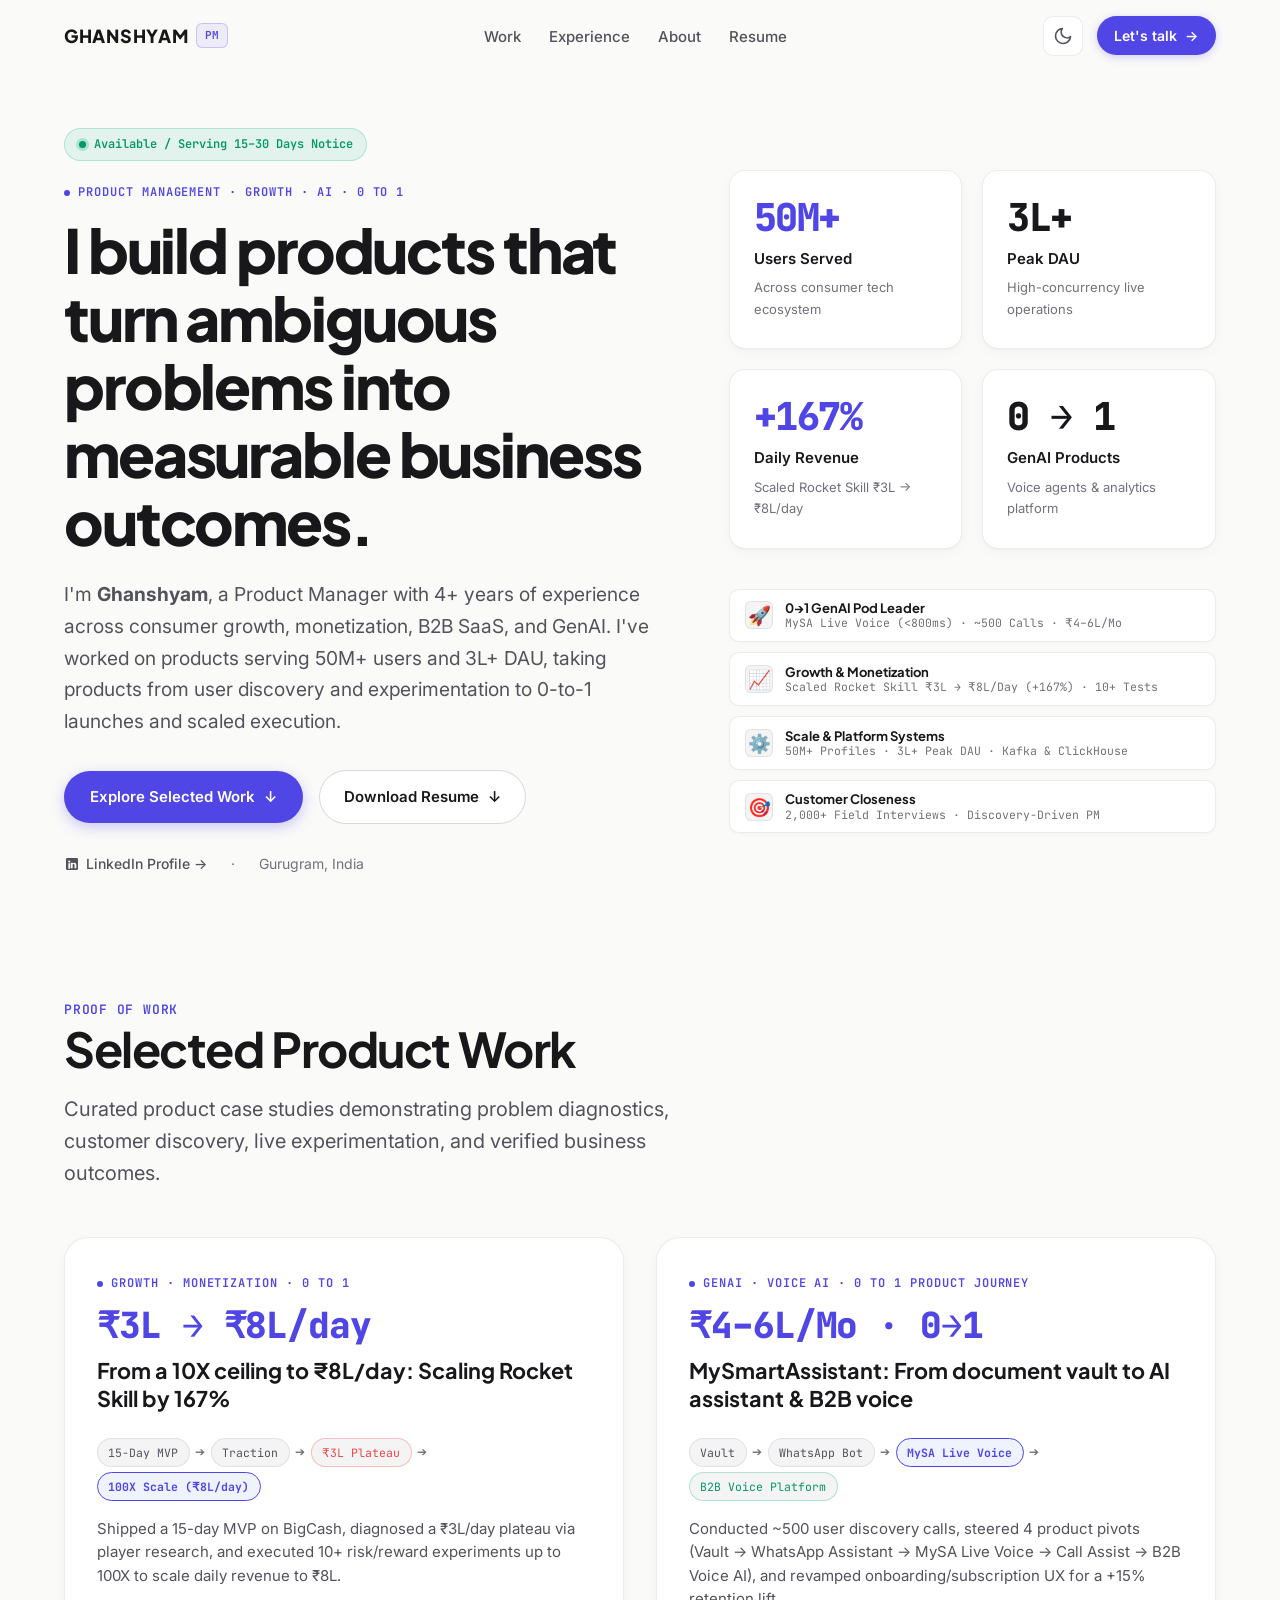
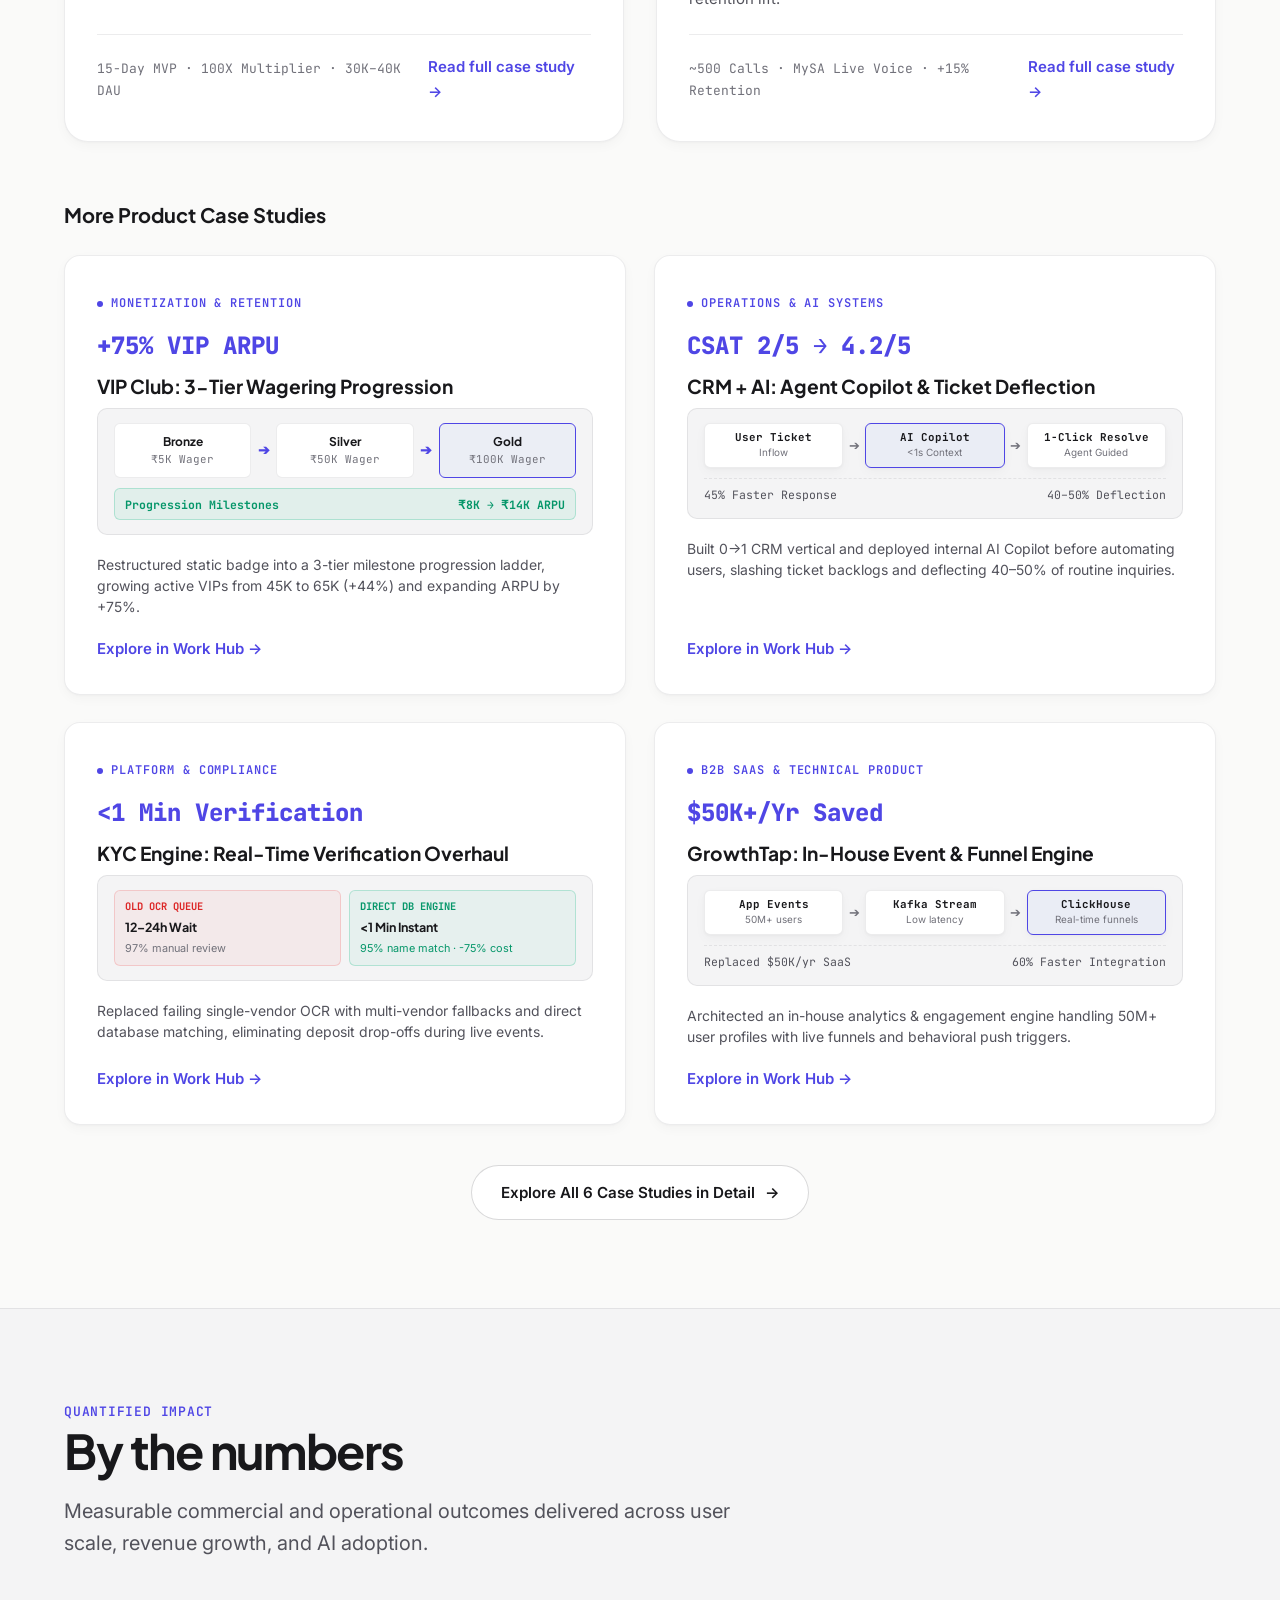
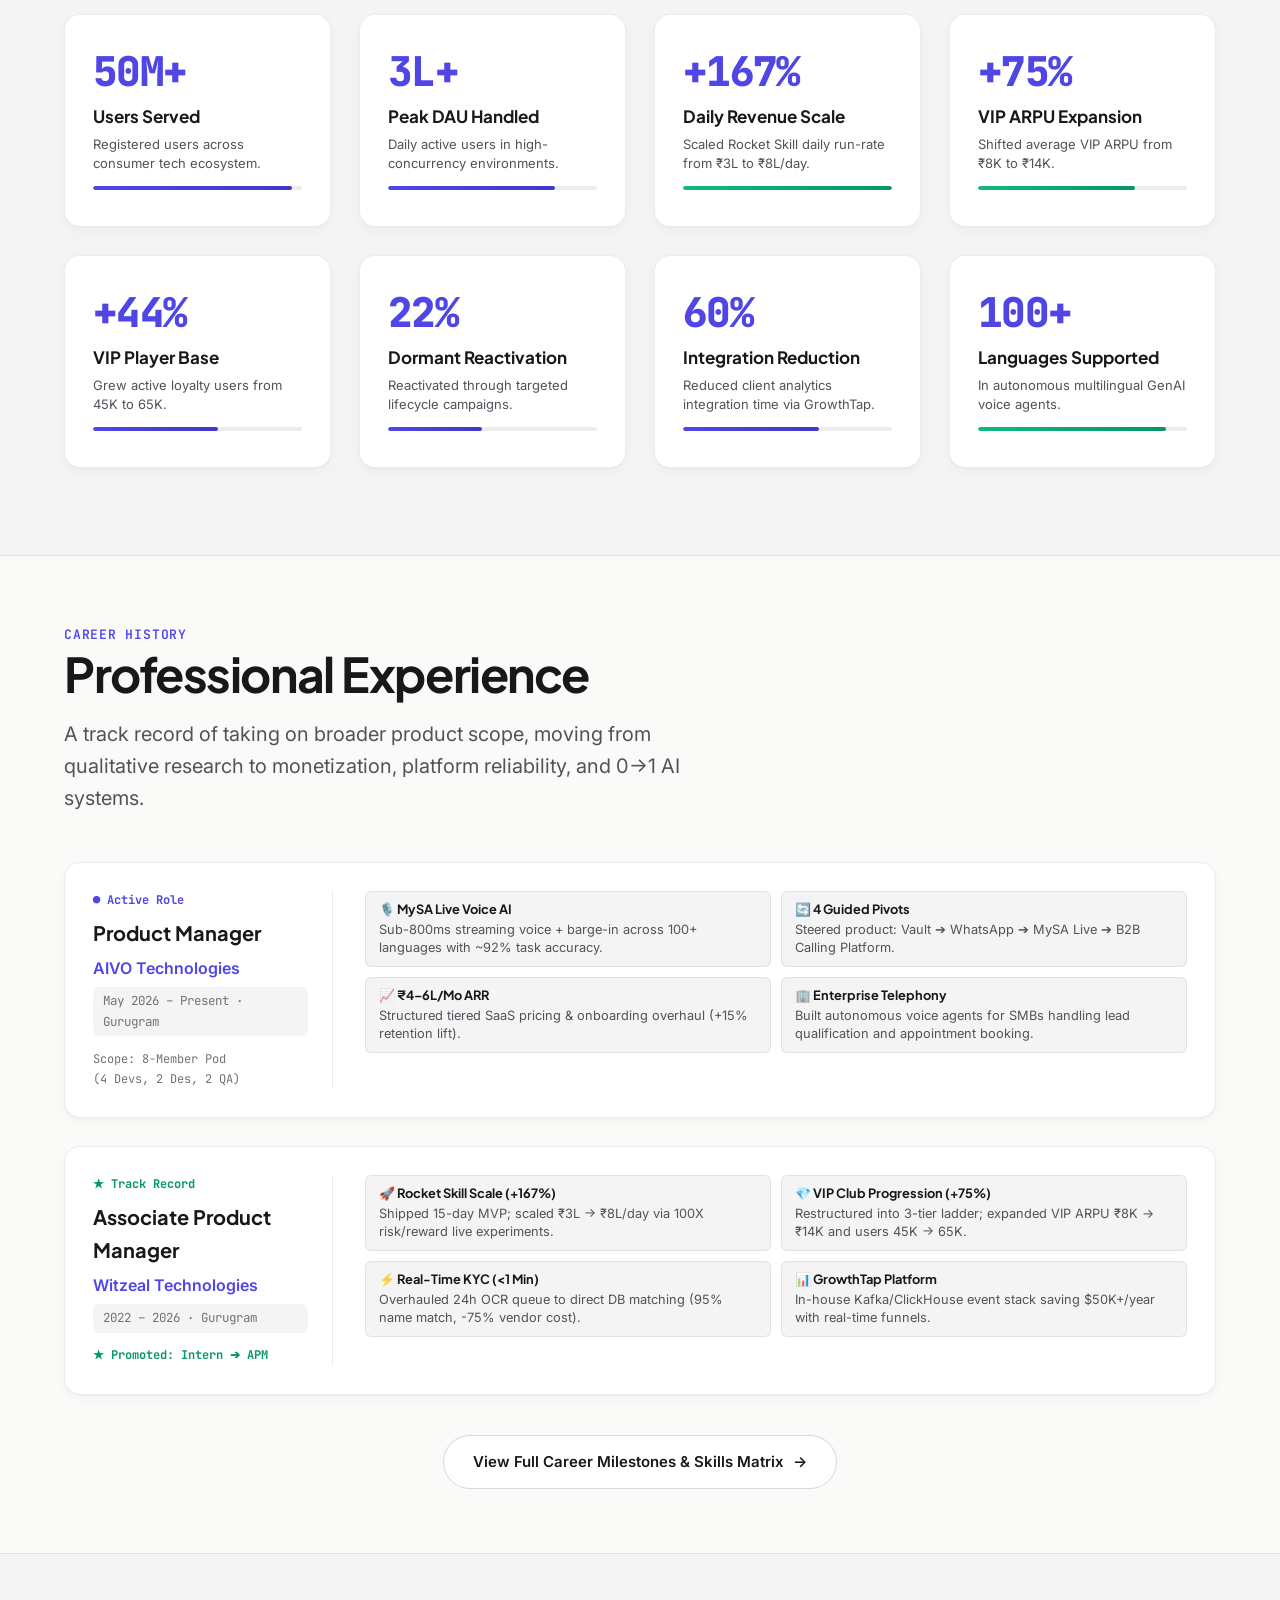
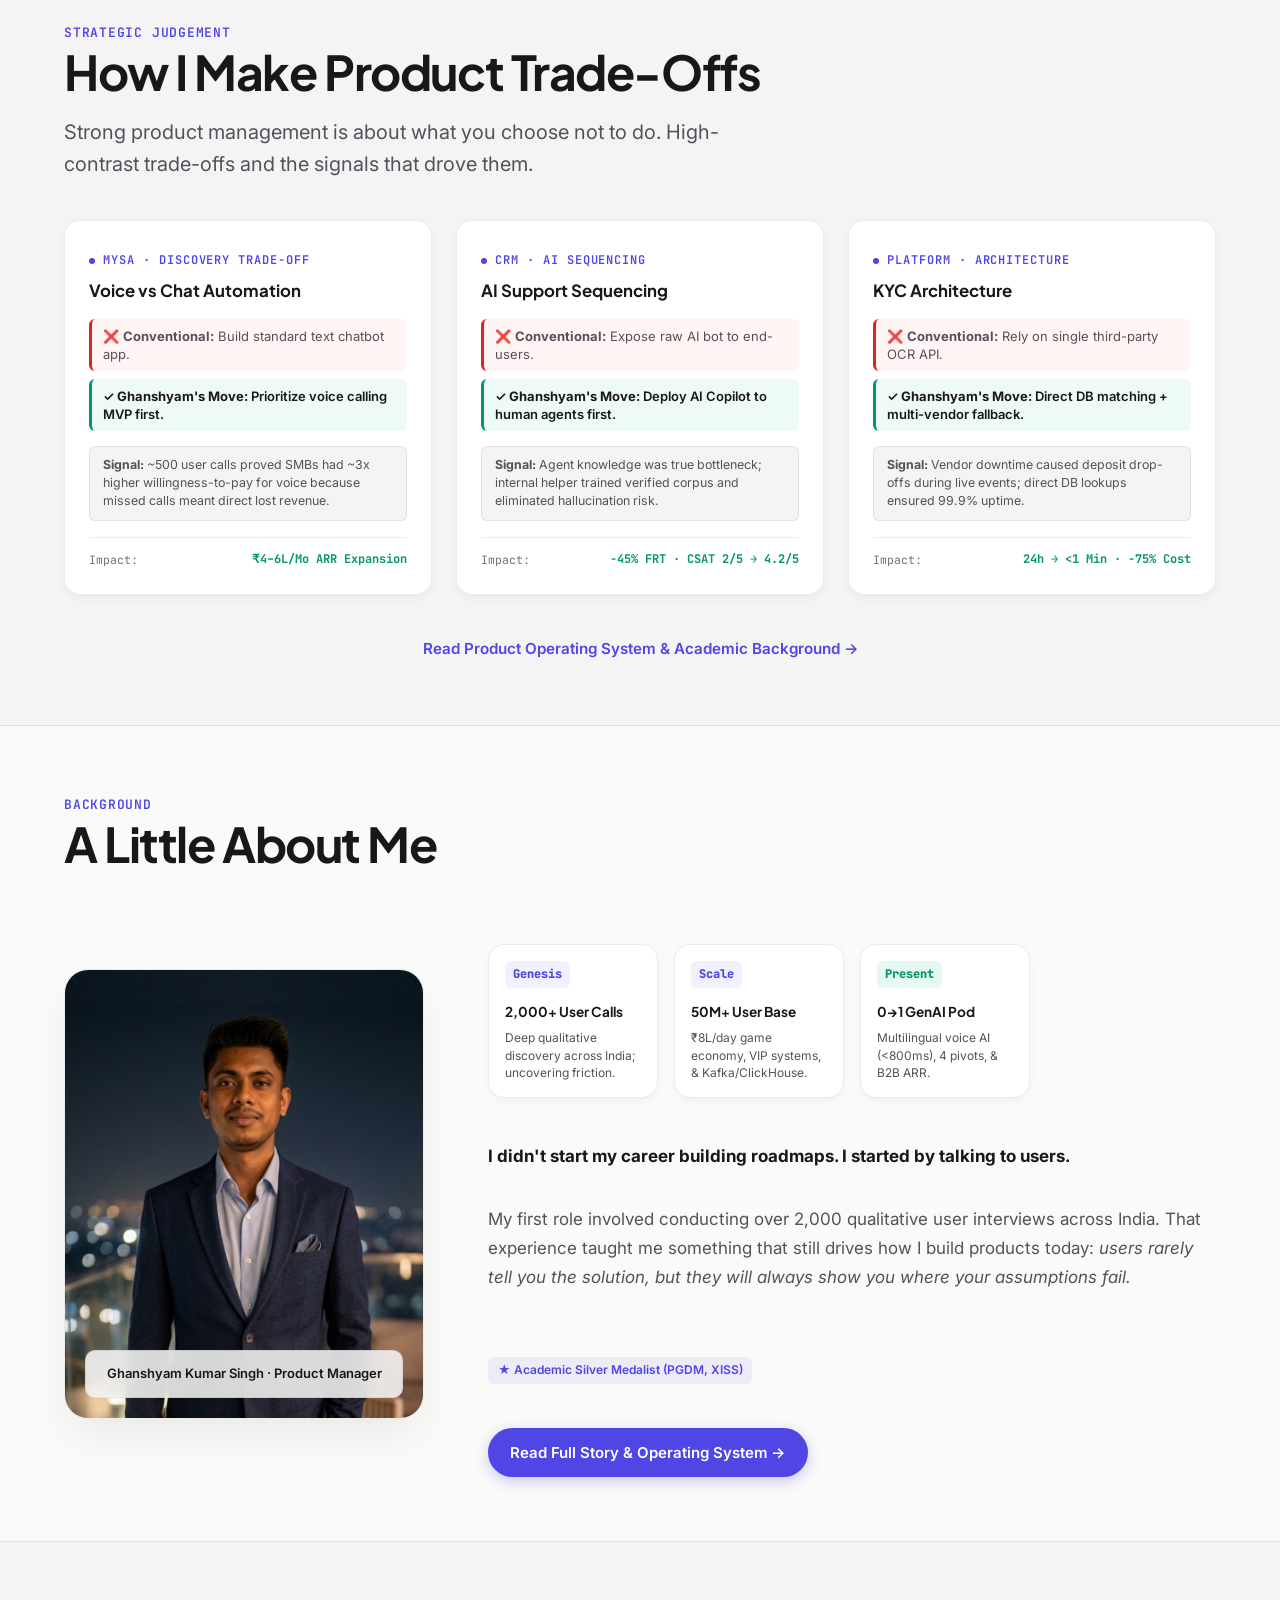
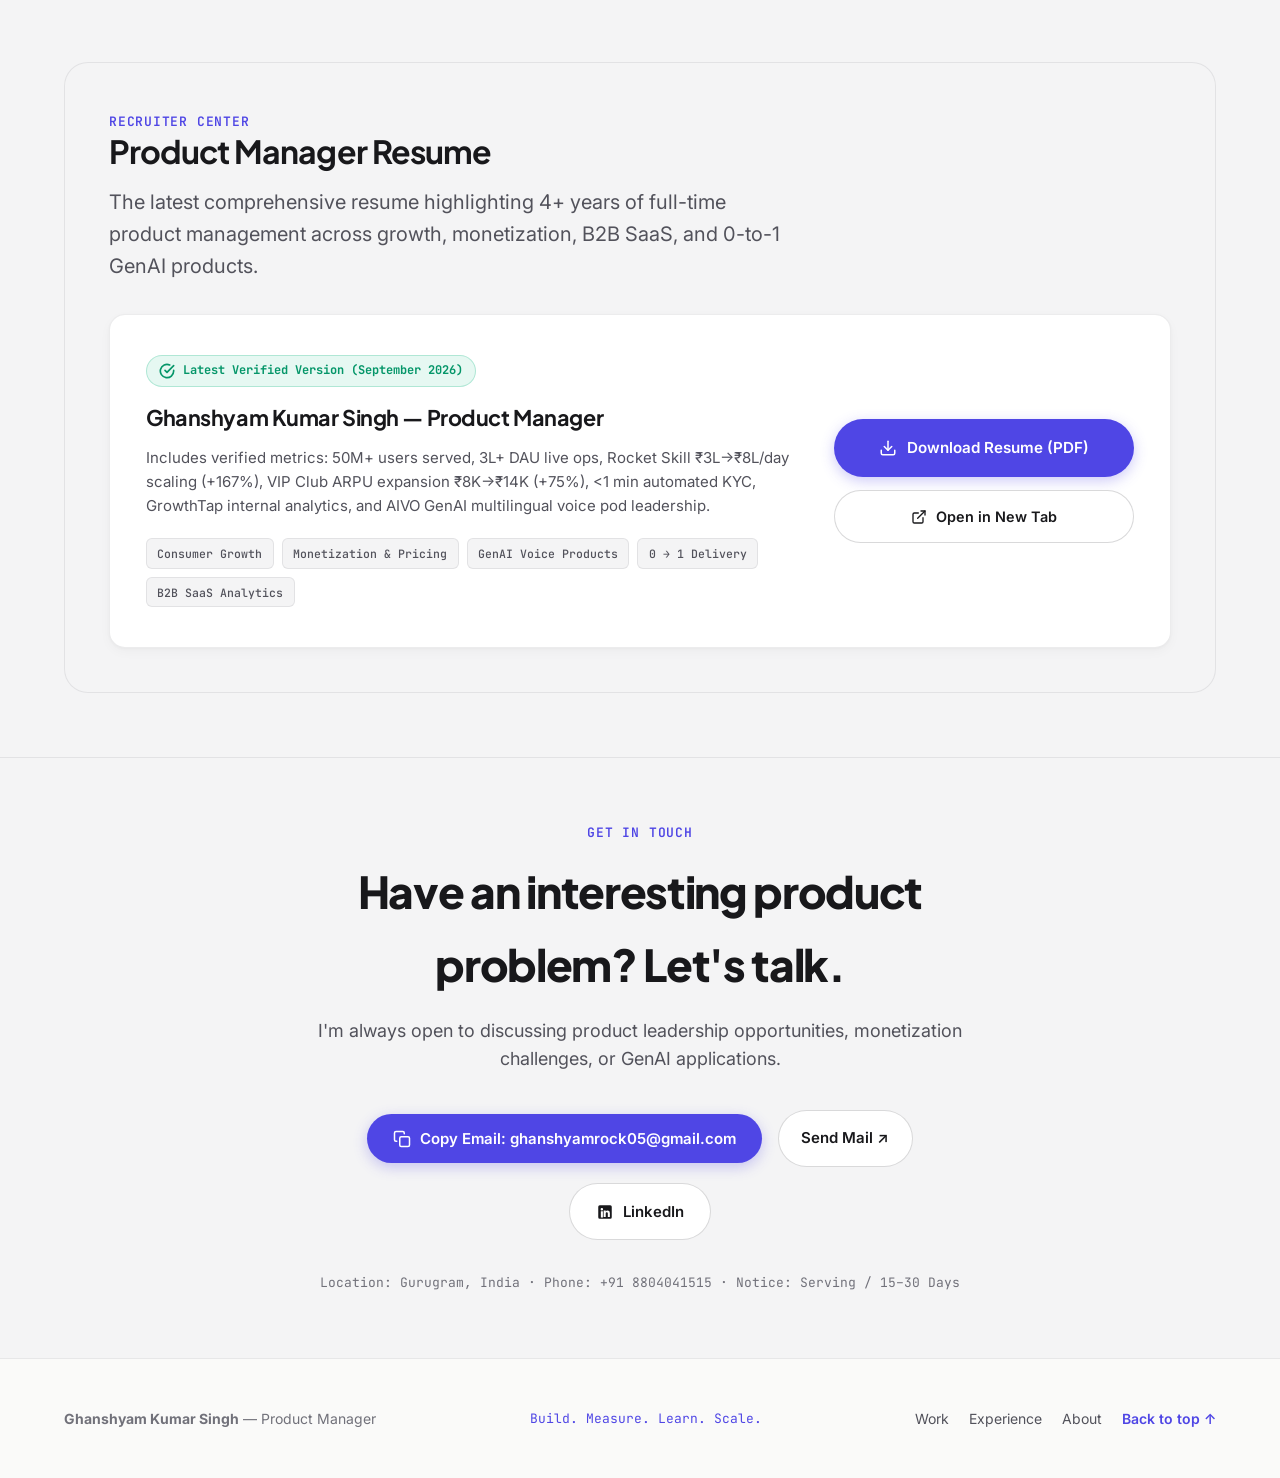
==== index.html @ 3fa6f734 "Unify case study cards layout and remove top visual pictures" ====
<!DOCTYPE html>
<html lang="en" data-theme="light">
<head>
  <meta charset="UTF-8">
  <meta name="viewport" content="width=device-width, initial-scale=1.0">
  <title>Ghanshyam Kumar Singh — Product Manager | Growth, Monetization & AI</title>
  <meta name="description" content="Product Manager with 4+ years of experience across consumer growth, monetization, B2B SaaS, and GenAI. Scaled products to 50M+ users and 3L+ DAU.">
  
  <!-- Fonts -->
  <link rel="preconnect" href="https://fonts.googleapis.com">
  <link rel="preconnect" href="https://fonts.gstatic.com" crossorigin>
  <link href="https://fonts.googleapis.com/css2?family=Inter:wght@400;500;600;700&family=JetBrains+Mono:wght@500;600;700;800&family=Plus+Jakarta+Sans:wght@600;700;800&display=swap" rel="stylesheet">
  
  <!-- Styles -->
  <link rel="stylesheet" href="styles.css">
</head>
<body>

  <!-- ========================================================================
       1. NAVIGATION BAR
       ======================================================================== -->
  <header class="site-header" id="site-header">
    <div class="header-container">
      <a href="index.html" class="brand-logo" aria-label="Ghanshyam Kumar Singh Home">
        <span>GHANSHYAM</span>
        <span class="brand-badge">PM</span>
      </a>

      <nav aria-label="Main Navigation">
        <ul class="nav-links">
          <li><a href="work.html" class="nav-link">Work</a></li>
          <li><a href="experience.html" class="nav-link">Experience</a></li>
          <li><a href="about.html" class="nav-link">About</a></li>
          <li><a href="Ghanshyam_Kumar_Singh_Resume.pdf" class="nav-link" target="_blank">Resume</a></li>
        </ul>
      </nav>

      <div class="header-actions">
        <!-- Theme Toggle -->
        <button id="theme-toggle" class="theme-toggle-btn" aria-label="Toggle light and dark theme">
          <svg class="theme-icon-light" width="20" height="20" viewBox="0 0 24 24" fill="none" stroke="currentColor" stroke-width="2" stroke-linecap="round" stroke-linejoin="round">
            <path d="M21 12.79A9 9 0 1 1 11.21 3 7 7 0 0 0 21 12.79z"></path>
          </svg>
          <svg class="theme-icon-dark" width="20" height="20" viewBox="0 0 24 24" fill="none" stroke="currentColor" stroke-width="2" stroke-linecap="round" stroke-linejoin="round">
            <circle cx="12" cy="12" r="5"></circle>
            <line x1="12" y1="1" x2="12" y2="3"></line>
            <line x1="12" y1="21" x2="12" y2="23"></line>
            <line x1="4.22" y1="4.22" x2="5.64" y2="5.64"></line>
            <line x1="18.36" y1="18.36" x2="19.78" y2="19.78"></line>
            <line x1="1" y1="12" x2="3" y2="12"></line>
            <line x1="21" y1="12" x2="23" y2="12"></line>
            <line x1="4.22" y1="19.78" x2="5.64" y2="18.36"></line>
            <line x1="18.36" y1="5.64" x2="19.78" y2="4.22"></line>
          </svg>
        </button>

        <a href="#contact" class="btn-header-cta">
          <span>Let's talk</span>
          <span aria-hidden="true">→</span>
        </a>

        <!-- Mobile Hamburger Button -->
        <button id="mobile-menu-btn" class="mobile-menu-btn" aria-label="Open navigation menu">
          <svg width="22" height="22" viewBox="0 0 24 24" fill="none" stroke="currentColor" stroke-width="2" stroke-linecap="round" stroke-linejoin="round">
            <line x1="3" y1="12" x2="21" y2="12"></line>
            <line x1="3" y1="6" x2="21" y2="6"></line>
            <line x1="3" y1="18" x2="21" y2="18"></line>
          </svg>
        </button>
      </div>
    </div>
  </header>

  <!-- Mobile Drawer Overlay -->
  <div id="mobile-overlay" class="mobile-overlay" aria-hidden="true">
    <div style="display: flex; justify-content: space-between; align-items: center; margin-bottom: 2rem;">
      <span class="brand-logo">GHANSHYAM</span>
      <button class="close-mobile-menu" aria-label="Close menu" style="font-size: 1.5rem; color: var(--text-primary);">✕</button>
    </div>
    <ul class="mobile-nav-list">
      <li><a href="work.html" class="mobile-nav-link">Case Studies <span>→</span></a></li>
      <li><a href="experience.html" class="mobile-nav-link">Experience <span>→</span></a></li>
      <li><a href="about.html" class="mobile-nav-link">About Me <span>→</span></a></li>
      <li><a href="Ghanshyam_Kumar_Singh_Resume.pdf" class="mobile-nav-link" target="_blank">Download Resume <span>→</span></a></li>
      <li><a href="#contact" class="mobile-nav-link" style="color: var(--accent);">Contact & Connect <span>→</span></a></li>
    </ul>
  </div>

  <main>
    <!-- ========================================================================
         2. HERO SECTION (Work-First, Immediate High-Impact Proof)
         ======================================================================== -->
    <section class="hero-section" id="hero">
      <div class="container">
        <div class="hero-grid">
          
          <!-- Hero Left Column -->
          <div class="hero-left">
            <div class="hero-waterfall d-1">
              <div class="availability-pill">
                <span class="availability-dot"></span>
                <span>Available / Serving 15–30 Days Notice</span>
              </div>
              <br>
              <span class="eyebrow">PRODUCT MANAGEMENT · GROWTH · AI · 0 TO 1</span>
            </div>
            
            <h1 class="hero-headline hero-waterfall d-2">
              I build products that turn ambiguous problems into measurable business outcomes.
            </h1>
            
            <p class="hero-copy hero-waterfall d-3">
              I'm <strong>Ghanshyam</strong>, a Product Manager with 4+ years of experience across consumer growth, monetization, B2B SaaS, and GenAI. I've worked on products serving 50M+ users and 3L+ DAU, taking products from user discovery and experimentation to 0-to-1 launches and scaled execution.
            </p>
            
            <div class="hero-actions hero-waterfall d-4">
              <a href="#work" class="btn-primary">
                <span>Explore Selected Work</span>
                <span aria-hidden="true">↓</span>
              </a>
              <a href="Ghanshyam_Kumar_Singh_Resume.pdf" download="Ghanshyam_Kumar_Singh_Resume.pdf" class="btn-secondary">
                <span>Download Resume</span>
                <span aria-hidden="true">↓</span>
              </a>
            </div>

            <div class="hero-sublinks hero-waterfall d-5">
              <a href="https://www.linkedin.com/in/ghanshyam-kumar-singh-8730a120a" target="_blank" rel="noopener noreferrer" class="hero-sublink">
                <svg width="16" height="16" viewBox="0 0 24 24" fill="currentColor"><path d="M19 3a2 2 0 0 1 2 2v14a2 2 0 0 1-2 2H5a2 2 0 0 1-2-2V5a2 2 0 0 1 2-2h14m-.5 15.5v-5.3a3.26 3.26 0 0 0-3.26-3.26c-.85 0-1.84.52-2.28 1.3v-1.11h-2.79v8.37h2.79v-4.93c0-.77.62-1.4 1.39-1.4a1.4 1.4 0 0 1 1.4 1.4v4.93h2.75M6.46 10.9v8.37H9.2V10.9H6.46M7.83 6.6a1.66 1.66 0 1 0 0 3.32 1.66 1.66 0 0 0 0-3.32Z"/></svg>
                <span>LinkedIn Profile →</span>
              </a>
              <span>·</span>
              <span>Gurugram, India</span>
            </div>
          </div>

          <!-- Hero Right Column (4 Large Proof Metrics) -->
          <div class="hero-right hero-waterfall d-6">
            <div class="hero-metrics-grid">
              
              <div class="hero-metric-card">
                <span class="hero-metric-number highlight-accent" data-count-to="50" data-suffix="M+">50M+</span>
                <span class="hero-metric-label">Users Served</span>
                <span class="hero-metric-sub">Across consumer tech ecosystem</span>
              </div>

              <div class="hero-metric-card">
                <span class="hero-metric-number" data-count-to="3" data-suffix="L+">3L+</span>
                <span class="hero-metric-label">Peak DAU</span>
                <span class="hero-metric-sub">High-concurrency live operations</span>
              </div>

              <div class="hero-metric-card">
                <span class="hero-metric-number highlight-accent" data-count-to="167" data-prefix="+" data-suffix="%">+167%</span>
                <span class="hero-metric-label">Daily Revenue</span>
                <span class="hero-metric-sub">Scaled Rocket Skill ₹3L → ₹8L/day</span>
              </div>

              <div class="hero-metric-card">
                <span class="hero-metric-number">0 → 1</span>
                <span class="hero-metric-label">GenAI Products</span>
                <span class="hero-metric-sub">Voice agents & analytics platform</span>
              </div>

            </div>

            <div class="hero-impact-console">
              <div class="impact-console-item">
                <span class="impact-console-icon">🚀</span>
                <div class="impact-console-text">
                  <span class="impact-console-title">0→1 GenAI Pod Leader</span>
                  <span class="impact-console-sub">MySA Live Voice (&lt;800ms) · ~500 Calls · ₹4–6L/Mo</span>
                </div>
              </div>
              <div class="impact-console-item">
                <span class="impact-console-icon">📈</span>
                <div class="impact-console-text">
                  <span class="impact-console-title">Growth & Monetization</span>
                  <span class="impact-console-sub">Scaled Rocket Skill ₹3L → ₹8L/Day (+167%) · 10+ Tests</span>
                </div>
              </div>
              <div class="impact-console-item">
                <span class="impact-console-icon">⚙️</span>
                <div class="impact-console-text">
                  <span class="impact-console-title">Scale & Platform Systems</span>
                  <span class="impact-console-sub">50M+ Profiles · 3L+ Peak DAU · Kafka & ClickHouse</span>
                </div>
              </div>
              <div class="impact-console-item">
                <span class="impact-console-icon">🎯</span>
                <div class="impact-console-text">
                  <span class="impact-console-title">Customer Closeness</span>
                  <span class="impact-console-sub">2,000+ Field Interviews · Discovery-Driven PM</span>
                </div>
              </div>
            </div>
          </div>

        </div>
      </div>
    </section>

    <!-- ========================================================================
         3. SELECTED WORK (Curated Teaser Cards with Direct Subpage Links)
         ======================================================================== -->
    <section class="work-section" id="work" style="padding-top: 3rem;">
      <div class="container">
        <div class="reveal">
          <span class="section-tag">Proof of Work</span>
          <h2 class="section-title">Selected Product Work</h2>
          <p class="section-subtitle">
            Curated product case studies demonstrating problem diagnostics, customer discovery, live experimentation, and verified business outcomes.
          </p>
        </div>

        <!-- Featured Case Studies (2 Large Cards) -->
        <div class="featured-work-grid" style="margin-top: 3rem;">
          
          <!-- Featured 1: Rocket Skill -->
          <a href="case-study-rocketskill.html" class="featured-card reveal" data-delay="100">
            <div class="featured-card-content">
              <span class="eyebrow" style="margin-bottom: 0.25rem;">GROWTH · MONETIZATION · 0 TO 1</span>
              <div class="featured-card-metric">₹3L → ₹8L/day</div>
              <h3 class="featured-card-title">From a 10X ceiling to ₹8L/day: Scaling Rocket Skill by 167%</h3>
              
              <div class="visual-evolution-strip">
                <span class="evolution-pill-node">15-Day MVP</span>
                <span class="evolution-arrow-separator">➔</span>
                <span class="evolution-pill-node">Traction</span>
                <span class="evolution-arrow-separator">➔</span>
                <span class="evolution-pill-node" style="color: #ef4444; border-color: rgba(239,68,68,0.3);">₹3L Plateau</span>
                <span class="evolution-arrow-separator">➔</span>
                <span class="evolution-pill-node active-pill">100X Scale (₹8L/day)</span>
              </div>

              <p class="featured-card-snippet">
                Shipped a 15-day MVP on BigCash, diagnosed a ₹3L/day plateau via player research, and executed 10+ risk/reward experiments up to 100X to scale daily revenue to ₹8L.
              </p>
              <div class="featured-card-footer">
                <span style="font-family: var(--font-mono); font-size: 0.8125rem; color: var(--text-muted);">15-Day MVP · 100X Multiplier · 30K–40K DAU</span>
                <span class="card-cta-link">Read full case study →</span>
              </div>
            </div>
          </a>

          <!-- Featured 2: MySmartAssistant -->
          <a href="case-study-mysmartassistant.html" class="featured-card reveal" data-delay="200">
            <div class="featured-card-content">
              <span class="eyebrow" style="margin-bottom: 0.25rem;">GENAI · VOICE AI · 0 TO 1 PRODUCT JOURNEY</span>
              <div class="featured-card-metric">₹4–6L/Mo · 0→1</div>
              <h3 class="featured-card-title">MySmartAssistant: From document vault to AI assistant & B2B voice</h3>
              
              <div class="visual-evolution-strip">
                <span class="evolution-pill-node">Vault</span>
                <span class="evolution-arrow-separator">➔</span>
                <span class="evolution-pill-node">WhatsApp Bot</span>
                <span class="evolution-arrow-separator">➔</span>
                <span class="evolution-pill-node active-pill">MySA Live Voice</span>
                <span class="evolution-arrow-separator">➔</span>
                <span class="evolution-pill-node" style="color: var(--accent-emerald); border-color: rgba(16,185,129,0.3);">B2B Voice Platform</span>
              </div>

              <p class="featured-card-snippet">
                Conducted ~500 user discovery calls, steered 4 product pivots (Vault → WhatsApp Assistant → MySA Live Voice → Call Assist → B2B Voice AI), and revamped onboarding/subscription UX for a +15% retention lift.
              </p>
              <div class="featured-card-footer">
                <span style="font-family: var(--font-mono); font-size: 0.8125rem; color: var(--text-muted);">~500 Calls · MySA Live Voice · +15% Retention</span>
                <span class="card-cta-link">Read full case study →</span>
              </div>
            </div>
          </a>

        </div>

        <!-- 4 Compact Case Study Teasers in 2x2 Grid -->
        <div class="work-category-group">
          <div class="work-category-heading reveal">
            <span>More Product Case Studies</span>
          </div>

          <div class="compact-work-grid">
            
            <!-- Compact 1: VIP Club (With 3-Tier Ladder Diagram) -->
            <a href="work.html" class="compact-card reveal" data-delay="100">
              <div>
                <span class="eyebrow">MONETIZATION & RETENTION</span>
                <div class="compact-card-metric">+75% VIP ARPU</div>
                <h4 class="compact-card-title">VIP Club: 3-Tier Wagering Progression</h4>
                
                <div class="tier-ladder-diagram">
                  <div class="tier-ladder-steps">
                    <div class="tier-step">
                      <div class="tier-step-name">Bronze</div>
                      <div class="tier-step-val">₹5K Wager</div>
                    </div>
                    <span class="tier-ladder-arrow">➔</span>
                    <div class="tier-step">
                      <div class="tier-step-name">Silver</div>
                      <div class="tier-step-val">₹50K Wager</div>
                    </div>
                    <span class="tier-ladder-arrow">➔</span>
                    <div class="tier-step highlight">
                      <div class="tier-step-name">Gold</div>
                      <div class="tier-step-val">₹100K Wager</div>
                    </div>
                  </div>
                  <div class="tier-ladder-banner">
                    <span>Progression Milestones</span>
                    <span>₹8K → ₹14K ARPU</span>
                  </div>
                </div>

                <p class="compact-card-desc">
                  Restructured static badge into a 3-tier milestone progression ladder, growing active VIPs from 45K to 65K (+44%) and expanding ARPU by +75%.
                </p>
              </div>
              <span class="card-cta-link">Explore in Work Hub →</span>
            </a>

            <!-- Compact 2: CRM + AI (With Copilot Pipeline Flow) -->
            <a href="work.html" class="compact-card reveal" data-delay="150">
              <div>
                <span class="eyebrow">OPERATIONS & AI SYSTEMS</span>
                <div class="compact-card-metric">CSAT 2/5 → 4.2/5</div>
                <h4 class="compact-card-title">CRM + AI: Agent Copilot & Ticket Deflection</h4>
                
                <div class="pipeline-flow-diagram">
                  <div class="pipeline-nodes-row">
                    <div class="pipeline-node">
                      <div class="pipeline-node-label">User Ticket</div>
                      <div class="pipeline-node-sub">Inflow</div>
                    </div>
                    <span class="pipeline-arrow">➔</span>
                    <div class="pipeline-node active-node">
                      <div class="pipeline-node-label">AI Copilot</div>
                      <div class="pipeline-node-sub">&lt;1s Context</div>
                    </div>
                    <span class="pipeline-arrow">➔</span>
                    <div class="pipeline-node">
                      <div class="pipeline-node-label">1-Click Resolve</div>
                      <div class="pipeline-node-sub">Agent Guided</div>
                    </div>
                  </div>
                  <div class="pipeline-metric-strip">
                    <span>45% Faster Response</span>
                    <span>40–50% Deflection</span>
                  </div>
                </div>

                <p class="compact-card-desc">
                  Built 0→1 CRM vertical and deployed internal AI Copilot before automating users, slashing ticket backlogs and deflecting 40–50% of routine inquiries.
                </p>
              </div>
              <span class="card-cta-link">Explore in Work Hub →</span>
            </a>

            <!-- Compact 3: KYC (With Before/After Verification Split) -->
            <a href="work.html" class="compact-card reveal" data-delay="200">
              <div>
                <span class="eyebrow">PLATFORM & COMPLIANCE</span>
                <div class="compact-card-metric">&lt;1 Min Verification</div>
                <h4 class="compact-card-title">KYC Engine: Real-Time Verification Overhaul</h4>
                
                <div class="before-after-compact-widget">
                  <div class="before-after-split-row">
                    <div class="ba-column old-state">
                      <span class="ba-col-tag">Old OCR Queue</span>
                      <div class="ba-col-val">12–24h Wait</div>
                      <div style="font-size: 0.68rem; color: var(--text-muted); margin-top: 2px;">97% manual review</div>
                    </div>
                    <div class="ba-column new-state">
                      <span class="ba-col-tag">Direct DB Engine</span>
                      <div class="ba-col-val">&lt;1 Min Instant</div>
                      <div style="font-size: 0.68rem; color: var(--accent-emerald); margin-top: 2px;">95% name match · -75% cost</div>
                    </div>
                  </div>
                </div>

                <p class="compact-card-desc">
                  Replaced failing single-vendor OCR with multi-vendor fallbacks and direct database matching, eliminating deposit drop-offs during live events.
                </p>
              </div>
              <span class="card-cta-link">Explore in Work Hub →</span>
            </a>

            <!-- Compact 4: GrowthTap (With Kafka & ClickHouse Stream Diagram) -->
            <a href="work.html" class="compact-card reveal" data-delay="250">
              <div>
                <span class="eyebrow">B2B SAAS & TECHNICAL PRODUCT</span>
                <div class="compact-card-metric">$50K+/Yr Saved</div>
                <h4 class="compact-card-title">GrowthTap: In-House Event & Funnel Engine</h4>
                
                <div class="pipeline-flow-diagram">
                  <div class="pipeline-nodes-row">
                    <div class="pipeline-node">
                      <div class="pipeline-node-label">App Events</div>
                      <div class="pipeline-node-sub">50M+ users</div>
                    </div>
                    <span class="pipeline-arrow">➔</span>
                    <div class="pipeline-node">
                      <div class="pipeline-node-label">Kafka Stream</div>
                      <div class="pipeline-node-sub">Low latency</div>
                    </div>
                    <span class="pipeline-arrow">➔</span>
                    <div class="pipeline-node active-node">
                      <div class="pipeline-node-label">ClickHouse</div>
                      <div class="pipeline-node-sub">Real-time funnels</div>
                    </div>
                  </div>
                  <div class="pipeline-metric-strip">
                    <span>Replaced $50K/yr SaaS</span>
                    <span>60% Faster Integration</span>
                  </div>
                </div>

                <p class="compact-card-desc">
                  Architected an in-house analytics & engagement engine handling 50M+ user profiles with live funnels and behavioral push triggers.
                </p>
              </div>
              <span class="card-cta-link">Explore in Work Hub →</span>
            </a>

          </div>

          <!-- Master Work Hub Link -->
          <div style="text-align: center; margin-top: 2.5rem;">
            <a href="work.html" class="btn-secondary" style="padding: 0.85rem 1.8rem; font-size: 0.95rem;">
              <span>Explore All 6 Case Studies in Detail</span>
              <span aria-hidden="true">→</span>
            </a>
          </div>
        </div>

      </div>
    </section>

    <!-- ========================================================================
         4. BY THE NUMBERS SECTION (8 Quantified Impact Cards with Animated Visual Bars)
         ======================================================================== -->
    <section class="numbers-section" id="by-the-numbers">
      <div class="container">
        <div class="reveal">
          <span class="section-tag">Quantified Impact</span>
          <h2 class="section-title">By the numbers</h2>
          <p class="section-subtitle">
            Measurable commercial and operational outcomes delivered across user scale, revenue growth, and AI adoption.
          </p>
        </div>

        <div class="numbers-grid">
          
          <div class="number-card reveal" data-delay="50">
            <span class="number-val" data-count-to="50" data-suffix="M+">50M+</span>
            <h3 class="number-title">Users Served</h3>
            <p class="number-desc">Registered users across consumer tech ecosystem.</p>
            <div class="metric-progress-wrapper">
              <div class="metric-progress-bar" style="width: 95%;"></div>
            </div>
          </div>

          <div class="number-card reveal" data-delay="100">
            <span class="number-val" data-count-to="3" data-suffix="L+">3L+</span>
            <h3 class="number-title">Peak DAU Handled</h3>
            <p class="number-desc">Daily active users in high-concurrency environments.</p>
            <div class="metric-progress-wrapper">
              <div class="metric-progress-bar" style="width: 80%;"></div>
            </div>
          </div>

          <div class="number-card reveal" data-delay="150">
            <span class="number-val" data-count-to="167" data-prefix="+" data-suffix="%">+167%</span>
            <h3 class="number-title">Daily Revenue Scale</h3>
            <p class="number-desc">Scaled Rocket Skill daily run-rate from ₹3L to ₹8L/day.</p>
            <div class="metric-progress-wrapper">
              <div class="metric-progress-bar emerald" style="width: 100%;"></div>
            </div>
          </div>

          <div class="number-card reveal" data-delay="200">
            <span class="number-val" data-count-to="75" data-prefix="+" data-suffix="%">+75%</span>
            <h3 class="number-title">VIP ARPU Expansion</h3>
            <p class="number-desc">Shifted average VIP ARPU from ₹8K to ₹14K.</p>
            <div class="metric-progress-wrapper">
              <div class="metric-progress-bar emerald" style="width: 75%;"></div>
            </div>
          </div>

          <div class="number-card reveal" data-delay="250">
            <span class="number-val" data-count-to="44" data-prefix="+" data-suffix="%">+44%</span>
            <h3 class="number-title">VIP Player Base</h3>
            <p class="number-desc">Grew active loyalty users from 45K to 65K.</p>
            <div class="metric-progress-wrapper">
              <div class="metric-progress-bar" style="width: 60%;"></div>
            </div>
          </div>

          <div class="number-card reveal" data-delay="300">
            <span class="number-val" data-count-to="22" data-suffix="%">22%</span>
            <h3 class="number-title">Dormant Reactivation</h3>
            <p class="number-desc">Reactivated through targeted lifecycle campaigns.</p>
            <div class="metric-progress-wrapper">
              <div class="metric-progress-bar" style="width: 45%;"></div>
            </div>
          </div>

          <div class="number-card reveal" data-delay="350">
            <span class="number-val" data-count-to="60" data-suffix="%">60%</span>
            <h3 class="number-title">Integration Reduction</h3>
            <p class="number-desc">Reduced client analytics integration time via GrowthTap.</p>
            <div class="metric-progress-wrapper">
              <div class="metric-progress-bar" style="width: 65%;"></div>
            </div>
          </div>

          <div class="number-card reveal" data-delay="400">
            <span class="number-val" data-count-to="100" data-suffix="+">100+</span>
            <h3 class="number-title">Languages Supported</h3>
            <p class="number-desc">In autonomous multilingual GenAI voice agents.</p>
            <div class="metric-progress-wrapper">
              <div class="metric-progress-bar emerald" style="width: 90%;"></div>
            </div>
          </div>

        </div>
      </div>
    </section>

    <!-- ========================================================================
         5. CAREER & EXPERIENCE SNAPSHOT
         ======================================================================== -->
    <section class="experience-section" id="experience" style="padding: 4rem 0;">
      <div class="container">
        <div class="reveal">
          <span class="section-tag">Career History</span>
          <h2 class="section-title">Professional Experience</h2>
          <p class="section-subtitle">
            A track record of taking on broader product scope, moving from qualitative research to monetization, platform reliability, and 0→1 AI systems.
          </p>
        </div>

        <div class="career-evolution-stepper" style="margin-top: 3rem;">
          
          <!-- Role 1: AIVO -->
          <div class="career-step-card reveal" data-delay="100">
            <div class="career-step-left">
              <div class="career-step-badge">
                <span>● Active Role</span>
              </div>
              <h3 class="experience-role" style="font-size: 1.25rem;">Product Manager</h3>
              <div class="experience-company" style="font-size: 1rem;">AIVO Technologies</div>
              <span class="experience-period" style="font-size: 0.78rem;">May 2026 – Present · Gurugram</span>
              <div style="margin-top: 0.5rem; font-family: var(--font-mono); font-size: 0.75rem; color: var(--text-muted);">
                Scope: 8-Member Pod<br>(4 Devs, 2 Des, 2 QA)
              </div>
            </div>

            <div class="career-step-right">
              <div class="career-step-highlights-grid">
                <div class="career-highlight-tile">
                  <strong>🎙️ MySA Live Voice AI</strong>
                  Sub-800ms streaming voice + barge-in across 100+ languages with ~92% task accuracy.
                </div>
                <div class="career-highlight-tile">
                  <strong>🔄 4 Guided Pivots</strong>
                  Steered product: Vault ➔ WhatsApp ➔ MySA Live ➔ B2B Calling Platform.
                </div>
                <div class="career-highlight-tile">
                  <strong>📈 ₹4–6L/Mo ARR</strong>
                  Structured tiered SaaS pricing & onboarding overhaul (+15% retention lift).
                </div>
                <div class="career-highlight-tile">
                  <strong>🏢 Enterprise Telephony</strong>
                  Built autonomous voice agents for SMBs handling lead qualification and appointment booking.
                </div>
              </div>
            </div>
          </div>

          <!-- Role 2: Witzeal APM -->
          <div class="career-step-card reveal" data-delay="150">
            <div class="career-step-left">
              <div class="career-step-badge" style="color: var(--accent-emerald);">
                <span>★ Track Record</span>
              </div>
              <h3 class="experience-role" style="font-size: 1.25rem;">Associate Product Manager</h3>
              <div class="experience-company" style="font-size: 1rem;">Witzeal Technologies</div>
              <span class="experience-period" style="font-size: 0.78rem;">2022 – 2026 · Gurugram</span>
              <div style="margin-top: 0.5rem; font-family: var(--font-mono); font-size: 0.75rem; color: var(--accent-emerald); font-weight: 700;">
                ★ Promoted: Intern ➔ APM
              </div>
            </div>

            <div class="career-step-right">
              <div class="career-step-highlights-grid">
                <div class="career-highlight-tile">
                  <strong>🚀 Rocket Skill Scale (+167%)</strong>
                  Shipped 15-day MVP; scaled ₹3L → ₹8L/day via 100X risk/reward live experiments.
                </div>
                <div class="career-highlight-tile">
                  <strong>💎 VIP Club Progression (+75%)</strong>
                  Restructured into 3-tier ladder; expanded VIP ARPU ₹8K → ₹14K and users 45K → 65K.
                </div>
                <div class="career-highlight-tile">
                  <strong>⚡ Real-Time KYC (&lt;1 Min)</strong>
                  Overhauled 24h OCR queue to direct DB matching (95% name match, -75% vendor cost).
                </div>
                <div class="career-highlight-tile">
                  <strong>📊 GrowthTap Platform</strong>
                  In-house Kafka/ClickHouse event stack saving $50K+/year with real-time funnels.
                </div>
              </div>
            </div>
          </div>

        </div>

        <div style="text-align: center; margin-top: 2.5rem;">
          <a href="experience.html" class="btn-secondary" style="padding: 0.85rem 1.8rem;">
            <span>View Full Career Milestones & Skills Matrix</span>
            <span aria-hidden="true">→</span>
          </a>
        </div>
      </div>
    </section>

    <!-- ========================================================================
         6. STRATEGIC JUDGEMENT HIGHLIGHTS (Graphical Decision Canvas)
         ======================================================================== -->
    <section class="decisions-section" id="decisions" style="padding: 4rem 0; background-color: var(--bg-secondary); border-top: 1px solid var(--border); border-bottom: 1px solid var(--border);">
      <div class="container">
        <div class="reveal">
          <span class="section-tag">Strategic Judgement</span>
          <h2 class="section-title">How I Make Product Trade-Offs</h2>
          <p class="section-subtitle">
            Strong product management is about what you choose not to do. High-contrast trade-offs and the signals that drove them.
          </p>
        </div>

        <div class="decision-canvas-grid">
          
          <!-- Decision 1: Voice vs Chat -->
          <div class="decision-canvas-card reveal" data-delay="100">
            <div>
              <span class="eyebrow" style="margin-bottom: 0.35rem;">MYSA · DISCOVERY TRADE-OFF</span>
              <h3 style="font-family: var(--font-display); font-size: 1.05rem; font-weight: 700; color: var(--text-primary); margin-bottom: 0.5rem;">Voice vs Chat Automation</h3>
              
              <div class="decision-path-compare">
                <div class="decision-path-item rejected">
                  <span>❌ <strong>Conventional:</strong> Build standard text chatbot app.</span>
                </div>
                <div class="decision-path-item chosen">
                  <span>✓ <strong>Ghanshyam's Move:</strong> Prioritize voice calling MVP first.</span>
                </div>
              </div>

              <div class="decision-signal-box">
                <strong>Signal:</strong> ~500 user calls proved SMBs had ~3x higher willingness-to-pay for voice because missed calls meant direct lost revenue.
              </div>
            </div>

            <div style="margin-top: 1rem; padding-top: 0.75rem; border-top: 1px solid var(--border); display: flex; justify-content: space-between; align-items: center;">
              <span style="font-family: var(--font-mono); font-size: 0.72rem; color: var(--text-muted);">Impact:</span>
              <span style="font-family: var(--font-mono); font-size: 0.75rem; color: var(--accent-emerald); font-weight: 700;">₹4–6L/Mo ARR Expansion</span>
            </div>
          </div>

          <!-- Decision 2: AI Support Sequencing -->
          <div class="decision-canvas-card reveal" data-delay="150">
            <div>
              <span class="eyebrow" style="margin-bottom: 0.35rem;">CRM · AI SEQUENCING</span>
              <h3 style="font-family: var(--font-display); font-size: 1.05rem; font-weight: 700; color: var(--text-primary); margin-bottom: 0.5rem;">AI Support Sequencing</h3>
              
              <div class="decision-path-compare">
                <div class="decision-path-item rejected">
                  <span>❌ <strong>Conventional:</strong> Expose raw AI bot to end-users.</span>
                </div>
                <div class="decision-path-item chosen">
                  <span>✓ <strong>Ghanshyam's Move:</strong> Deploy AI Copilot to human agents first.</span>
                </div>
              </div>

              <div class="decision-signal-box">
                <strong>Signal:</strong> Agent knowledge was true bottleneck; internal helper trained verified corpus and eliminated hallucination risk.
              </div>
            </div>

            <div style="margin-top: 1rem; padding-top: 0.75rem; border-top: 1px solid var(--border); display: flex; justify-content: space-between; align-items: center;">
              <span style="font-family: var(--font-mono); font-size: 0.72rem; color: var(--text-muted);">Impact:</span>
              <span style="font-family: var(--font-mono); font-size: 0.75rem; color: var(--accent-emerald); font-weight: 700;">-45% FRT · CSAT 2/5 → 4.2/5</span>
            </div>
          </div>

          <!-- Decision 3: KYC Architecture -->
          <div class="decision-canvas-card reveal" data-delay="200">
            <div>
              <span class="eyebrow" style="margin-bottom: 0.35rem;">PLATFORM · ARCHITECTURE</span>
              <h3 style="font-family: var(--font-display); font-size: 1.05rem; font-weight: 700; color: var(--text-primary); margin-bottom: 0.5rem;">KYC Architecture</h3>
              
              <div class="decision-path-compare">
                <div class="decision-path-item rejected">
                  <span>❌ <strong>Conventional:</strong> Rely on single third-party OCR API.</span>
                </div>
                <div class="decision-path-item chosen">
                  <span>✓ <strong>Ghanshyam's Move:</strong> Direct DB matching + multi-vendor fallback.</span>
                </div>
              </div>

              <div class="decision-signal-box">
                <strong>Signal:</strong> Vendor downtime caused deposit drop-offs during live events; direct DB lookups ensured 99.9% uptime.
              </div>
            </div>

            <div style="margin-top: 1rem; padding-top: 0.75rem; border-top: 1px solid var(--border); display: flex; justify-content: space-between; align-items: center;">
              <span style="font-family: var(--font-mono); font-size: 0.72rem; color: var(--text-muted);">Impact:</span>
              <span style="font-family: var(--font-mono); font-size: 0.75rem; color: var(--accent-emerald); font-weight: 700;">24h → &lt;1 Min · -75% Cost</span>
            </div>
          </div>

        </div>

        <div style="text-align: center; margin-top: 2.5rem;">
          <a href="about.html" class="card-cta-link" style="font-size: 0.95rem;">
            <span>Read Product Operating System & Academic Background →</span>
          </a>
        </div>
      </div>
    </section>

    <!-- ========================================================================
         7. ABOUT ME SNAPSHOT (With Visual Career Genesis)
         ======================================================================== -->
    <section class="about-section" id="about" style="padding: 4rem 0;">
      <div class="container">
        <div class="reveal">
          <span class="section-tag">Background</span>
          <h2 class="section-title">A Little About Me</h2>
        </div>

        <div class="about-grid" style="margin-top: 2.5rem;">
          
          <div class="about-photo-wrapper reveal" data-delay="100">
            <div class="about-photo-card">
              <img src="images/profile.jpg" alt="Ghanshyam Kumar Singh" loading="lazy">
              <div class="about-badge-pill">
                Ghanshyam Kumar Singh · Product Manager
              </div>
            </div>
          </div>

          <div class="about-narrative reveal" data-delay="150">
            <!-- Visual Career Genesis Stepper -->
            <div class="visual-stepper" style="margin-bottom: 1.5rem;">
              <div class="step-card" style="padding: 1rem;">
                <span class="step-badge-num">Genesis</span>
                <div class="step-title" style="font-size: 0.85rem;">2,000+ User Calls</div>
                <div class="step-desc" style="font-size: 0.75rem;">Deep qualitative discovery across India; uncovering friction.</div>
              </div>
              <div class="step-card" style="padding: 1rem;">
                <span class="step-badge-num">Scale</span>
                <div class="step-title" style="font-size: 0.85rem;">50M+ User Base</div>
                <div class="step-desc" style="font-size: 0.75rem;">₹8L/day game economy, VIP systems, & Kafka/ClickHouse.</div>
              </div>
              <div class="step-card" style="padding: 1rem;">
                <span class="step-badge-num" style="background-color: rgba(16, 185, 129, 0.1); color: var(--accent-emerald);">Present</span>
                <div class="step-title" style="font-size: 0.85rem;">0→1 GenAI Pod</div>
                <div class="step-desc" style="font-size: 0.75rem;">Multilingual voice AI (&lt;800ms), 4 pivots, & B2B ARR.</div>
              </div>
            </div>

            <p style="margin-bottom: 0.85rem;">
              <strong>I didn't start my career building roadmaps. I started by talking to users.</strong>
            </p>
            <p style="margin-bottom: 0.85rem;">
              My first role involved conducting over 2,000 qualitative user interviews across India. That experience taught me something that still drives how I build products today: <em>users rarely tell you the solution, but they will always show you where your assumptions fail.</em>
            </p>
            <div style="margin-top: 1.25rem; display: flex; gap: 1rem; flex-wrap: wrap;">
              <span class="edu-honor" style="display: inline-block;">★ Academic Silver Medalist (PGDM, XISS)</span>
            </div>
            <div style="margin-top: 1.5rem;">
              <a href="about.html" class="btn-primary" style="padding: 0.75rem 1.4rem;">
                <span>Read Full Story & Operating System →</span>
              </a>
            </div>
          </div>

        </div>
      </div>
    </section>

    <!-- ========================================================================
         8. RESUME DOWNLOAD SECTION
         ======================================================================== -->
    <section class="resume-section" id="resume-download" style="padding: 4rem 0; background-color: var(--bg-secondary); border-top: 1px solid var(--border);">
      <div class="container">
        <div class="resume-download-box reveal">
          <span class="section-tag">Recruiter Center</span>
          <h2 class="section-title" style="font-size: 2rem;">Product Manager Resume</h2>
          <p class="section-subtitle">
            The latest comprehensive resume highlighting 4+ years of full-time product management across growth, monetization, B2B SaaS, and 0-to-1 GenAI products.
          </p>

          <div class="resume-single-card">
            <div class="resume-single-info">
              <div class="resume-badge-verified">
                <svg width="16" height="16" viewBox="0 0 24 24" fill="none" stroke="currentColor" stroke-width="2.5" stroke-linecap="round" stroke-linejoin="round"><path d="M22 11.08V12a10 10 0 1 1-5.93-9.14"></path><polyline points="22 4 12 14.01 9 11.01"></polyline></svg>
                <span>Latest Verified Version (September 2026)</span>
              </div>
              <h3 class="resume-single-title">Ghanshyam Kumar Singh — Product Manager</h3>
              <p class="resume-single-summary">
                Includes verified metrics: 50M+ users served, 3L+ DAU live ops, Rocket Skill ₹3L→₹8L/day scaling (+167%), VIP Club ARPU expansion ₹8K→₹14K (+75%), &lt;1 min automated KYC, GrowthTap internal analytics, and AIVO GenAI multilingual voice pod leadership.
              </p>
              <div class="resume-single-tags">
                <span class="tag-badge">Consumer Growth</span>
                <span class="tag-badge">Monetization & Pricing</span>
                <span class="tag-badge">GenAI Voice Products</span>
                <span class="tag-badge">0 → 1 Delivery</span>
                <span class="tag-badge">B2B SaaS Analytics</span>
              </div>
            </div>

            <div class="resume-single-actions">
              <a href="Ghanshyam_Kumar_Singh_Resume.pdf" download="Ghanshyam_Kumar_Singh_Resume.pdf" class="btn-primary" style="padding: 1rem 1.75rem; font-size: 0.95rem; justify-content: center; width: 100%;">
                <svg width="18" height="18" viewBox="0 0 24 24" fill="none" stroke="currentColor" stroke-width="2" stroke-linecap="round" stroke-linejoin="round"><path d="M21 15v4a2 2 0 0 1-2 2H5a2 2 0 0 1-2-2v-4"></path><polyline points="7 10 12 15 17 10"></polyline><line x1="12" y1="15" x2="12" y2="3"></line></svg>
                <span>Download Resume (PDF)</span>
              </a>
              <a href="Ghanshyam_Kumar_Singh_Resume.pdf" target="_blank" rel="noopener noreferrer" class="btn-secondary" style="padding: 0.85rem 1.5rem; font-size: 0.9rem; justify-content: center; width: 100%;">
                <svg width="16" height="16" viewBox="0 0 24 24" fill="none" stroke="currentColor" stroke-width="2" stroke-linecap="round" stroke-linejoin="round"><path d="M18 13v6a2 2 0 0 1-2 2H5a2 2 0 0 1-2-2V8a2 2 0 0 1 2-2h6"></path><polyline points="15 3 21 3 21 9"></polyline><line x1="10" y1="14" x2="21" y2="3"></line></svg>
                <span>Open in New Tab</span>
              </a>
            </div>
          </div>
        </div>
      </div>
    </section>

    <!-- ========================================================================
         9. CONTACT SECTION (With 1-Click Copy Email)
         ======================================================================== -->
    <section class="contact-section" id="contact" style="padding: 4rem 0;">
      <div class="container">
        <div class="contact-box reveal">
          <span class="section-tag">Get in Touch</span>
          <h2 class="contact-headline">Have an interesting product problem? Let's talk.</h2>
          <p class="contact-sub">
            I'm always open to discussing product leadership opportunities, monetization challenges, or GenAI applications.
          </p>

          <div class="contact-actions">
            <!-- 1-Click Copy Email Button -->
            <button class="btn-primary copy-email-btn" data-copy-email="ghanshyamrock05@gmail.com">
              <svg width="18" height="18" viewBox="0 0 24 24" fill="none" stroke="currentColor" stroke-width="2" stroke-linecap="round" stroke-linejoin="round"><rect x="9" y="9" width="13" height="13" rx="2" ry="2"></rect><path d="M5 15H4a2 2 0 0 1-2-2V4a2 2 0 0 1 2-2h9a2 2 0 0 1 2 2v1"></path></svg>
              <span class="email-btn-text-full">Copy Email: ghanshyamrock05@gmail.com</span>
              <span class="email-btn-text-short">Copy Email Address</span>
            </button>

            <a href="mailto:ghanshyamrock05@gmail.com" class="btn-secondary" style="padding: 0.95rem 1.4rem;">
              <span>Send Mail ↗</span>
            </a>

            <a href="https://www.linkedin.com/in/ghanshyam-kumar-singh-8730a120a" target="_blank" rel="noopener noreferrer" class="btn-secondary" style="padding: 0.95rem 1.6rem;">
              <svg width="18" height="18" viewBox="0 0 24 24" fill="currentColor"><path d="M19 3a2 2 0 0 1 2 2v14a2 2 0 0 1-2 2H5a2 2 0 0 1-2-2V5a2 2 0 0 1 2-2h14m-.5 15.5v-5.3a3.26 3.26 0 0 0-3.26-3.26c-.85 0-1.84.52-2.28 1.3v-1.11h-2.79v8.37h2.79v-4.93c0-.77.62-1.4 1.39-1.4a1.4 1.4 0 0 1 1.4 1.4v4.93h2.75M6.46 10.9v8.37H9.2V10.9H6.46M7.83 6.6a1.66 1.66 0 1 0 0 3.32 1.66 1.66 0 0 0 0-3.32Z"/></svg>
              <span>LinkedIn</span>
            </a>
          </div>

          <div style="font-family: var(--font-mono); font-size: 0.8125rem; color: var(--text-muted);">
            Location: Gurugram, India · Phone: +91 8804041515 · Notice: Serving / 15–30 Days
          </div>
        </div>
      </div>
    </section>
  </main>

  <!-- ========================================================================
       10. FOOTER
       ======================================================================== -->
  <footer class="site-footer">
    <div class="container">
      <div class="footer-content">
        <div>
          <strong>Ghanshyam Kumar Singh</strong> — Product Manager
        </div>
        <div class="footer-credo">
          Build. Measure. Learn. Scale.
        </div>
        <div style="display: flex; gap: 1.25rem;">
          <a href="work.html" style="color: var(--text-secondary);">Work</a>
          <a href="experience.html" style="color: var(--text-secondary);">Experience</a>
          <a href="about.html" style="color: var(--text-secondary);">About</a>
          <a href="#" style="color: var(--accent); font-weight: 600;">Back to top ↑</a>
        </div>
      </div>
    </div>
  </footer>

  <!-- Scripts -->
  <script src="app.js"></script>
</body>
</html>
---- styles.css ----
/* ==========================================================================
   GHANSHYAM KUMAR SINGH — PORTFOLIO V2 DESIGN SYSTEM
   Editorial, high-conviction Product Management showcase
   ========================================================================== */

/* --------------------------------------------------------------------------
   1. CSS RESET & DESIGN TOKENS
   -------------------------------------------------------------------------- */
:root {
  /* Fonts */
  --font-sans: 'Inter', -apple-system, BlinkMacSystemFont, 'Segoe UI', Roboto, Helvetica, Arial, sans-serif;
  --font-display: 'Plus Jakarta Sans', 'Inter', -apple-system, sans-serif;
  --font-mono: 'JetBrains Mono', 'Fira Code', 'SF Mono', Consolas, monospace;

  /* Transitions & Easings */
  --ease-out-expo: cubic-bezier(0.16, 1, 0.3, 1);
  --ease-spring: cubic-bezier(0.34, 1.56, 0.64, 1);
  --ease-smooth: cubic-bezier(0.4, 0, 0.2, 1);
  --duration-fast: 200ms;
  --duration-medium: 400ms;
  --duration-slow: 700ms;

  /* Layout */
  --max-width: 1200px;
  --max-width-narrow: 840px;
  --header-height: 72px;
  --radius-sm: 6px;
  --radius-md: 10px;
  --radius-lg: 16px;
  --radius-xl: 24px;
  --radius-full: 9999px;

  /* Light Theme (Default) */
  --bg-primary: #FAFAF9;
  --bg-secondary: #F4F4F5;
  --bg-surface: #FFFFFF;
  --bg-surface-elevated: #FFFFFF;
  --bg-glass: rgba(250, 250, 249, 0.85);
  --border: rgba(24, 24, 27, 0.08);
  --border-subtle: rgba(24, 24, 27, 0.04);
  --border-strong: rgba(24, 24, 27, 0.16);
  --border-hover: rgba(79, 70, 229, 0.35);

  --text-primary: #18181B;
  --text-secondary: #52525B;
  --text-muted: #71717A;
  --text-faint: #A1A1AA;

  --accent: #4F46E5;
  --accent-hover: #4338CA;
  --accent-light: rgba(79, 70, 229, 0.08);
  --accent-border: rgba(79, 70, 229, 0.24);

  --accent-cyan: #0891B2;
  --accent-emerald: #059669;
  --accent-amber: #D97706;

  --card-shadow: 0 1px 3px rgba(0, 0, 0, 0.03), 0 4px 12px rgba(0, 0, 0, 0.03);
  --card-shadow-hover: 0 12px 32px -4px rgba(79, 70, 229, 0.08), 0 4px 12px rgba(0, 0, 0, 0.04);
  --card-shadow-elevated: 0 20px 48px -8px rgba(0, 0, 0, 0.08);
}

/* Dark Theme Overrides */
[data-theme="dark"] {
  --bg-primary: #09090B;
  --bg-secondary: #121216;
  --bg-surface: #141418;
  --bg-surface-elevated: #1C1C22;
  --bg-glass: rgba(9, 9, 11, 0.88);
  --border: rgba(255, 255, 255, 0.08);
  --border-subtle: rgba(255, 255, 255, 0.04);
  --border-strong: rgba(255, 255, 255, 0.16);
  --border-hover: rgba(99, 102, 241, 0.45);

  --text-primary: #FAFAFA;
  --text-secondary: #A1A1AA;
  --text-muted: #71717A;
  --text-faint: #52525B;

  --accent: #6366F1;
  --accent-hover: #818CF8;
  --accent-light: rgba(99, 102, 241, 0.12);
  --accent-border: rgba(99, 102, 241, 0.3);

  --accent-cyan: #06B6D4;
  --accent-emerald: #10B981;
  --accent-amber: #F59E0B;

  --card-shadow: 0 1px 3px rgba(0, 0, 0, 0.3), 0 4px 16px rgba(0, 0, 0, 0.2);
  --card-shadow-hover: 0 16px 40px -8px rgba(99, 102, 241, 0.15), 0 4px 16px rgba(0, 0, 0, 0.3);
  --card-shadow-elevated: 0 24px 56px -12px rgba(0, 0, 0, 0.6);
}

*, *::before, *::after {
  box-sizing: border-box;
  margin: 0;
  padding: 0;
}

html {
  scroll-behavior: smooth;
  scroll-padding-top: calc(var(--header-height) + 16px);
  -webkit-font-smoothing: antialiased;
  -moz-osx-font-smoothing: grayscale;
  overflow-x: hidden;
  max-width: 100vw;
}

body {
  font-family: var(--font-sans);
  background-color: var(--bg-primary);
  color: var(--text-primary);
  line-height: 1.65;
  transition: background-color var(--duration-medium) var(--ease-smooth),
              color var(--duration-medium) var(--ease-smooth);
  overflow-x: hidden;
  max-width: 100vw;
  position: relative;
}

img, svg, video, canvas, iframe {
  max-width: 100%;
  height: auto;
}

img {
  display: block;
}

p, h1, h2, h3, h4, h5, h6, span, a, li {
  overflow-wrap: break-word;
}

a {
  color: inherit;
  text-decoration: none;
}

button {
  font-family: inherit;
  cursor: pointer;
  border: none;
  background: none;
}

/* --------------------------------------------------------------------------
   2. TYPOGRAPHY UTILITIES
   -------------------------------------------------------------------------- */
.font-mono {
  font-family: var(--font-mono);
}

.eyebrow {
  display: inline-flex;
  align-items: center;
  gap: 0.5rem;
  font-family: var(--font-mono);
  font-size: 0.75rem;
  font-weight: 600;
  text-transform: uppercase;
  letter-spacing: 0.08em;
  color: var(--accent);
  margin-bottom: 0.75rem;
}

.eyebrow::before {
  content: '';
  display: inline-block;
  width: 6px;
  height: 6px;
  border-radius: 50%;
  background-color: var(--accent);
}

.section-tag {
  font-family: var(--font-mono);
  font-size: 0.8125rem;
  font-weight: 600;
  letter-spacing: 0.06em;
  text-transform: uppercase;
  color: var(--accent);
  margin-bottom: 0.75rem;
}

.section-title {
  font-family: var(--font-display);
  font-size: clamp(2rem, 3.8vw, 3rem);
  font-weight: 700;
  line-height: 1.15;
  letter-spacing: -0.03em;
  color: var(--text-primary);
  margin-bottom: 1rem;
}

.section-subtitle {
  font-size: clamp(1.0625rem, 1.6vw, 1.25rem);
  color: var(--text-secondary);
  max-width: 680px;
  line-height: 1.6;
}

/* Layout container */
.container {
  width: 100%;
  max-width: var(--max-width);
  margin-left: auto;
  margin-right: auto;
  padding-left: 1.5rem;
  padding-right: 1.5rem;
}

.container-narrow {
  width: 100%;
  max-width: var(--max-width-narrow);
  margin-left: auto;
  margin-right: auto;
  padding-left: 1.5rem;
  padding-right: 1.5rem;
}

@media (max-width: 480px) {
  .container,
  .container-narrow {
    padding-left: 1rem;
    padding-right: 1rem;
  }
}

section {
  padding: 5.5rem 0;
  position: relative;
}

@media (max-width: 768px) {
  section {
    padding: 3.25rem 0;
  }
}

/* --------------------------------------------------------------------------
   3. HEADER & NAVIGATION
   -------------------------------------------------------------------------- */
.site-header {
  position: fixed;
  top: 0;
  left: 0;
  right: 0;
  height: var(--header-height);
  z-index: 100;
  display: flex;
  align-items: center;
  transition: background-color var(--duration-medium) var(--ease-smooth),
              border-color var(--duration-medium) var(--ease-smooth),
              backdrop-filter var(--duration-medium) var(--ease-smooth);
  border-bottom: 1px solid transparent;
}

.site-header.scrolled {
  background-color: var(--bg-glass);
  backdrop-filter: blur(14px);
  -webkit-backdrop-filter: blur(14px);
  border-bottom-color: var(--border);
}

.header-container {
  display: flex;
  align-items: center;
  justify-content: space-between;
  width: 100%;
  max-width: var(--max-width);
  margin: 0 auto;
  padding: 0 1.5rem;
}

.brand-logo {
  display: flex;
  align-items: center;
  gap: 0.5rem;
  font-family: var(--font-display);
  font-size: 1.125rem;
  font-weight: 800;
  letter-spacing: 0.04em;
  color: var(--text-primary);
}

.brand-badge {
  font-family: var(--font-mono);
  font-size: 0.6875rem;
  font-weight: 600;
  padding: 0.15rem 0.45rem;
  border-radius: var(--radius-sm);
  background-color: var(--accent-light);
  color: var(--accent);
  border: 1px solid var(--accent-border);
}

.nav-links {
  display: flex;
  align-items: center;
  gap: 1.75rem;
  list-style: none;
}

.nav-link {
  font-size: 0.9375rem;
  font-weight: 500;
  color: var(--text-secondary);
  transition: color var(--duration-fast) var(--ease-smooth);
  position: relative;
  padding: 0.35rem 0;
}

.nav-link:hover,
.nav-link.active {
  color: var(--text-primary);
}

.nav-link::after {
  content: '';
  position: absolute;
  bottom: 0;
  left: 0;
  width: 0;
  height: 2px;
  background-color: var(--accent);
  transition: width var(--duration-medium) var(--ease-out-expo);
  border-radius: 1px;
}

.nav-link.active::after,
.nav-link:hover::after {
  width: 100%;
}

.header-actions {
  display: flex;
  align-items: center;
  gap: 0.875rem;
}

.theme-toggle-btn {
  width: 40px;
  height: 40px;
  border-radius: var(--radius-md);
  display: flex;
  align-items: center;
  justify-content: center;
  color: var(--text-secondary);
  border: 1px solid var(--border);
  background-color: var(--bg-surface);
  transition: all var(--duration-fast) var(--ease-smooth);
}

.theme-toggle-btn:hover {
  color: var(--text-primary);
  border-color: var(--border-hover);
  background-color: var(--bg-secondary);
}

.theme-icon-dark {
  display: none;
}

[data-theme="dark"] .theme-icon-light {
  display: none;
}

[data-theme="dark"] .theme-icon-dark {
  display: block;
}

.btn-header-cta {
  display: inline-flex;
  align-items: center;
  gap: 0.5rem;
  padding: 0.5rem 1.1rem;
  font-size: 0.875rem;
  font-weight: 600;
  border-radius: var(--radius-full);
  background-color: var(--accent);
  color: #FFFFFF;
  transition: all var(--duration-fast) var(--ease-smooth);
  box-shadow: 0 2px 8px rgba(79, 70, 229, 0.25);
}

.btn-header-cta:hover {
  background-color: var(--accent-hover);
  transform: translateY(-1px);
  box-shadow: 0 4px 14px rgba(79, 70, 229, 0.35);
}

.mobile-menu-btn {
  display: none;
  width: 40px;
  height: 40px;
  border-radius: var(--radius-md);
  align-items: center;
  justify-content: center;
  color: var(--text-primary);
  border: 1px solid var(--border);
  background-color: var(--bg-surface);
}

@media (max-width: 960px) {
  .nav-links {
    display: none;
  }
  .mobile-menu-btn {
    display: flex;
  }
}

@media (max-width: 480px) {
  .header-container {
    padding: 0 1rem;
  }
  .btn-header-cta {
    display: none;
  }
  .brand-logo {
    font-size: 1rem;
  }
}

/* Mobile Drawer */
.mobile-overlay {
  position: fixed;
  inset: 0;
  background-color: var(--bg-primary);
  z-index: 99;
  display: flex;
  flex-direction: column;
  padding: calc(var(--header-height) + 1.5rem) 2rem 2rem;
  opacity: 0;
  pointer-events: none;
  transition: opacity var(--duration-medium) var(--ease-smooth);
}

.mobile-overlay.open {
  opacity: 1;
  pointer-events: auto;
}

.mobile-nav-list {
  list-style: none;
  display: flex;
  flex-direction: column;
  gap: 1.5rem;
  margin-top: 1rem;
}

.mobile-nav-link {
  font-family: var(--font-display);
  font-size: 1.5rem;
  font-weight: 700;
  color: var(--text-primary);
  display: flex;
  align-items: center;
  justify-content: space-between;
  padding-bottom: 0.75rem;
  border-bottom: 1px solid var(--border);
}

.mobile-nav-link:hover {
  color: var(--accent);
}

/* --------------------------------------------------------------------------
   4. HERO SECTION (Work-first, NO photo)
   -------------------------------------------------------------------------- */
.hero-section {
  padding-top: calc(var(--header-height) + 3.5rem);
  padding-bottom: 4.5rem;
  position: relative;
  overflow: hidden;
}

.hero-grid {
  display: grid;
  grid-template-columns: 1.25fr 1fr;
  gap: 3.5rem;
  align-items: center;
}

.hero-left {
  display: flex;
  flex-direction: column;
}

.hero-headline {
  font-family: var(--font-display);
  font-size: clamp(1.85rem, 5vw, 3.8rem);
  font-weight: 800;
  line-height: 1.12;
  letter-spacing: -0.035em;
  color: var(--text-primary);
  margin-bottom: 1.5rem;
  overflow-wrap: break-word;
  word-wrap: break-word;
}

.hero-copy {
  font-size: clamp(1rem, 1.5vw, 1.2rem);
  color: var(--text-secondary);
  line-height: 1.65;
  margin-bottom: 2rem;
  max-width: 620px;
}

.hero-actions {
  display: flex;
  align-items: center;
  flex-wrap: wrap;
  gap: 1rem;
  margin-bottom: 1.75rem;
}

@media (max-width: 480px) {
  .hero-actions {
    flex-direction: column;
    width: 100%;
    gap: 0.75rem;
  }
  .hero-actions .btn-primary,
  .hero-actions .btn-secondary {
    width: 100%;
    justify-content: center;
    padding: 0.85rem 1.25rem;
  }
}

.btn-primary {
  display: inline-flex;
  align-items: center;
  gap: 0.6rem;
  padding: 0.875rem 1.6rem;
  font-size: 0.9375rem;
  font-weight: 600;
  border-radius: var(--radius-full);
  background-color: var(--accent);
  color: #FFFFFF;
  transition: all var(--duration-fast) var(--ease-smooth);
  box-shadow: 0 4px 14px rgba(79, 70, 229, 0.28);
}

.btn-primary:hover {
  background-color: var(--accent-hover);
  transform: translateY(-2px);
  box-shadow: 0 6px 20px rgba(79, 70, 229, 0.38);
}

.btn-secondary {
  display: inline-flex;
  align-items: center;
  gap: 0.6rem;
  padding: 0.875rem 1.5rem;
  font-size: 0.9375rem;
  font-weight: 600;
  border-radius: var(--radius-full);
  background-color: var(--bg-surface);
  color: var(--text-primary);
  border: 1px solid var(--border-strong);
  transition: all var(--duration-fast) var(--ease-smooth);
}

.btn-secondary:hover {
  border-color: var(--border-hover);
  background-color: var(--bg-secondary);
  transform: translateY(-1px);
}

.hero-sublinks {
  display: flex;
  align-items: center;
  gap: 1.5rem;
  font-size: 0.875rem;
  color: var(--text-muted);
  flex-wrap: wrap;
}

.hero-sublink {
  display: inline-flex;
  align-items: center;
  gap: 0.4rem;
  color: var(--text-secondary);
  font-weight: 500;
  transition: color var(--duration-fast) var(--ease-smooth);
}

.hero-sublink:hover {
  color: var(--accent);
}

/* Hero Right — 4 Large Metric Cards */
.hero-right {
  display: flex;
  flex-direction: column;
  gap: 1.25rem;
}

.hero-metrics-grid {
  display: grid;
  grid-template-columns: repeat(2, 1fr);
  gap: 1.25rem;
}

@media (max-width: 520px) {
  .hero-metrics-grid {
    gap: 0.75rem;
  }
  .hero-metric-card {
    padding: 1.25rem 0.95rem;
  }
  .hero-metric-number {
    font-size: 1.75rem;
  }
  .hero-metric-label {
    font-size: 0.85rem;
  }
  .hero-metric-sub {
    font-size: 0.72rem;
  }
}

@media (max-width: 360px) {
  .hero-metrics-grid {
    grid-template-columns: 1fr;
  }
}

.hero-metric-card {
  background-color: var(--bg-surface);
  border: 1px solid var(--border);
  border-radius: var(--radius-lg);
  padding: 1.75rem 1.5rem;
  display: flex;
  flex-direction: column;
  gap: 0.35rem;
  transition: transform var(--duration-medium) var(--ease-out-expo),
              border-color var(--duration-medium) var(--ease-smooth),
              box-shadow var(--duration-medium) var(--ease-smooth);
  box-shadow: var(--card-shadow);
  position: relative;
  overflow: hidden;
}

.hero-metric-card:hover {
  transform: translateY(-3px);
  border-color: var(--border-hover);
  box-shadow: var(--card-shadow-hover);
}

.hero-metric-number {
  font-family: var(--font-mono);
  font-size: clamp(2rem, 3vw, 3rem);
  font-weight: 800;
  letter-spacing: -0.04em;
  color: var(--text-primary);
  line-height: 1;
}

.hero-metric-number.highlight-accent {
  color: var(--accent);
}

.hero-metric-label {
  font-size: 0.9375rem;
  font-weight: 600;
  color: var(--text-primary);
  margin-top: 0.25rem;
}

.hero-metric-sub {
  font-size: 0.8125rem;
  color: var(--text-muted);
}

.hero-tags-pill {
  background-color: var(--bg-surface);
  border: 1px solid var(--border);
  border-radius: var(--radius-full);
  padding: 0.75rem 1.25rem;
  display: flex;
  align-items: center;
  justify-content: center;
  gap: 0.75rem;
  font-family: var(--font-mono);
  font-size: 0.8125rem;
  color: var(--text-secondary);
  box-shadow: var(--card-shadow);
  flex-wrap: wrap;
}

@media (max-width: 480px) {
  .hero-tags-pill {
    padding: 0.6rem 0.85rem;
    gap: 0.5rem;
    font-size: 0.75rem;
    border-radius: var(--radius-md);
  }
}

.hero-tags-pill span {
  display: flex;
  align-items: center;
  gap: 0.75rem;
}

@media (max-width: 480px) {
  .hero-tags-pill span {
    gap: 0.4rem;
  }
}

.hero-tags-pill span:not(:last-child)::after {
  content: '·';
  color: var(--text-faint);
  font-weight: 700;
}

@media (max-width: 980px) {
  .hero-grid {
    grid-template-columns: 1fr;
    gap: 2.75rem;
  }
}

/* --------------------------------------------------------------------------
   5. COMPONENT: PRODUCT JOURNEY TIMELINE (2021 → 2026)
   -------------------------------------------------------------------------- */
.journey-section {
  background-color: var(--bg-secondary);
  border-top: 1px solid var(--border);
  border-bottom: 1px solid var(--border);
  overflow: hidden;
}

.timeline-track-wrapper {
  margin-top: 3.5rem;
  position: relative;
  padding: 1rem 0;
}

/* Desktop Horizontal Timeline */
.timeline-desktop {
  display: grid;
  grid-template-columns: repeat(7, 1fr);
  gap: 1rem;
  position: relative;
}

.timeline-svg-line {
  position: absolute;
  top: 40px;
  left: 5%;
  width: 90%;
  height: 4px;
  z-index: 1;
}

.timeline-svg-line line {
  stroke: var(--border-strong);
  stroke-width: 3;
}

.timeline-svg-line line.animated-path {
  stroke: var(--accent);
  stroke-dasharray: 1000;
  stroke-dashoffset: 1000;
  transition: stroke-dashoffset 1.8s var(--ease-out-expo);
}

.timeline-node {
  position: relative;
  z-index: 2;
  display: flex;
  flex-direction: column;
  align-items: center;
  text-align: center;
}

.timeline-dot {
  width: 24px;
  height: 24px;
  border-radius: 50%;
  background-color: var(--bg-surface);
  border: 4px solid var(--border-strong);
  margin-bottom: 1.25rem;
  transition: all var(--duration-medium) var(--ease-spring);
}

.timeline-node:hover .timeline-dot,
.timeline-node.active .timeline-dot {
  background-color: var(--accent);
  border-color: var(--bg-surface);
  box-shadow: 0 0 0 4px var(--accent-border);
  transform: scale(1.2);
}

.timeline-year {
  font-family: var(--font-mono);
  font-size: 0.75rem;
  font-weight: 700;
  color: var(--text-muted);
  margin-bottom: 0.35rem;
}

.timeline-phase {
  font-family: var(--font-display);
  font-size: 0.875rem;
  font-weight: 700;
  color: var(--text-primary);
  margin-bottom: 0.5rem;
  line-height: 1.25;
}

.timeline-role-pill {
  display: inline-block;
  font-size: 0.7rem;
  font-weight: 600;
  padding: 0.15rem 0.45rem;
  background-color: var(--accent-light);
  color: var(--accent);
  border-radius: var(--radius-sm);
  margin-bottom: 0.6rem;
}

.timeline-desc {
  font-size: 0.8125rem;
  color: var(--text-secondary);
  line-height: 1.45;
}

/* Mobile Vertical Timeline */
.timeline-mobile {
  display: none;
  flex-direction: column;
  gap: 2rem;
  position: relative;
  padding-left: 2rem;
}

.timeline-mobile::before {
  content: '';
  position: absolute;
  top: 8px;
  bottom: 8px;
  left: 9px;
  width: 2px;
  background-color: var(--accent);
}

.timeline-mobile-item {
  position: relative;
}

.timeline-mobile-dot {
  position: absolute;
  top: 4px;
  left: -2rem;
  width: 20px;
  height: 20px;
  border-radius: 50%;
  background-color: var(--bg-surface);
  border: 4px solid var(--accent);
}

@media (max-width: 1024px) {
  .timeline-desktop {
    display: none;
  }
  .timeline-mobile {
    display: flex;
  }
}

/* --------------------------------------------------------------------------
   6. COMPONENT: WHAT I DO (4 Value-Prop Cards)
   -------------------------------------------------------------------------- */
.what-i-do-grid {
  display: grid;
  grid-template-columns: repeat(2, 1fr);
  gap: 1.75rem;
  margin-top: 3.5rem;
}

.what-card {
  background-color: var(--bg-surface);
  border: 1px solid var(--border);
  border-radius: var(--radius-xl);
  padding: 2.25rem 2rem;
  display: flex;
  flex-direction: column;
  position: relative;
  transition: transform var(--duration-medium) var(--ease-out-expo),
              border-color var(--duration-medium) var(--ease-smooth),
              box-shadow var(--duration-medium) var(--ease-smooth);
  box-shadow: var(--card-shadow);
}

.what-card:hover {
  transform: translateY(-4px);
  border-color: var(--border-hover);
  box-shadow: var(--card-shadow-hover);
}

.what-num {
  font-family: var(--font-mono);
  font-size: 1.75rem;
  font-weight: 800;
  color: var(--text-faint);
  line-height: 1;
  margin-bottom: 1.25rem;
}

.what-title {
  font-family: var(--font-display);
  font-size: 1.35rem;
  font-weight: 700;
  color: var(--text-primary);
  margin-bottom: 0.85rem;
  letter-spacing: -0.02em;
}

.what-body {
  font-size: 0.95rem;
  color: var(--text-secondary);
  line-height: 1.6;
  margin-bottom: 1.5rem;
  flex-grow: 1;
}

.what-tags {
  display: flex;
  flex-wrap: wrap;
  gap: 0.5rem;
}

.tag-badge {
  font-family: var(--font-mono);
  font-size: 0.72rem;
  font-weight: 500;
  padding: 0.3rem 0.65rem;
  border-radius: var(--radius-sm);
  background-color: var(--bg-secondary);
  color: var(--text-secondary);
  border: 1px solid var(--border);
}

@media (max-width: 768px) {
  .what-i-do-grid {
    grid-template-columns: 1fr;
  }
}

/* --------------------------------------------------------------------------
   7. COMPONENT: SELECTED PRODUCT WORK (Featured + Compact Cards)
   -------------------------------------------------------------------------- */
.work-section {
  position: relative;
}

.work-category-group {
  margin-top: 3.5rem;
}

.work-category-heading {
  display: flex;
  align-items: center;
  gap: 0.75rem;
  font-family: var(--font-display);
  font-size: 1.25rem;
  font-weight: 700;
  color: var(--text-primary);
  margin-bottom: 1.5rem;
}

/* Featured Large Cards */
.featured-work-grid {
  display: grid;
  grid-template-columns: repeat(2, 1fr);
  gap: 2rem;
  margin-bottom: 3.5rem;
}

.featured-card {
  background-color: var(--bg-surface);
  border: 1px solid var(--border);
  border-radius: var(--radius-xl);
  overflow: hidden;
  display: flex;
  flex-direction: column;
  transition: transform var(--duration-medium) var(--ease-out-expo),
              border-color var(--duration-medium) var(--ease-smooth),
              box-shadow var(--duration-medium) var(--ease-smooth);
  box-shadow: var(--card-shadow);
  cursor: pointer;
  text-decoration: none;
}

.featured-card:hover {
  transform: translateY(-5px);
  border-color: var(--border-hover);
  box-shadow: var(--card-shadow-hover);
}

.featured-card-visual {
  position: relative;
  width: 100%;
  height: 240px;
  background-color: var(--bg-secondary);
  border-bottom: 1px solid var(--border);
  overflow: hidden;
  display: flex;
  align-items: center;
  justify-content: center;
}

.featured-card-visual img {
  width: 100%;
  height: 100%;
  object-fit: cover;
  transition: transform var(--duration-slow) var(--ease-out-expo);
}

.featured-card:hover .featured-card-visual img {
  transform: scale(1.04);
}

.featured-card-content {
  padding: 2.25rem 2rem;
  display: flex;
  flex-direction: column;
  flex-grow: 1;
}

.featured-card-metric {
  font-family: var(--font-mono);
  font-size: 2.25rem;
  font-weight: 800;
  letter-spacing: -0.03em;
  color: var(--accent);
  line-height: 1.1;
  margin: 0.5rem 0 0.75rem;
}

.featured-card-title {
  font-family: var(--font-display);
  font-size: 1.35rem;
  font-weight: 700;
  color: var(--text-primary);
  margin-bottom: 0.75rem;
  line-height: 1.3;
}

.featured-card-snippet {
  font-size: 0.9375rem;
  color: var(--text-secondary);
  line-height: 1.55;
  margin-bottom: 1.5rem;
  flex-grow: 1;
}

.featured-card-footer {
  display: flex;
  align-items: center;
  justify-content: space-between;
  padding-top: 1.25rem;
  border-top: 1px solid var(--border);
}

.card-cta-link {
  display: inline-flex;
  align-items: center;
  gap: 0.5rem;
  font-size: 0.9375rem;
  font-weight: 600;
  color: var(--accent);
  transition: gap var(--duration-fast) var(--ease-smooth);
}

.featured-card:hover .card-cta-link {
  gap: 0.75rem;
}

/* Compact 2x2 Grid for Remaining 4 Case Studies */
.compact-work-grid {
  display: grid;
  grid-template-columns: repeat(2, 1fr);
  gap: 1.75rem;
}

.compact-card {
  background-color: var(--bg-surface);
  border: 1px solid var(--border);
  border-radius: var(--radius-lg);
  padding: 2rem;
  display: flex;
  flex-direction: column;
  justify-content: space-between;
  transition: transform var(--duration-medium) var(--ease-out-expo),
              border-color var(--duration-medium) var(--ease-smooth),
              box-shadow var(--duration-medium) var(--ease-smooth);
  box-shadow: var(--card-shadow);
  cursor: pointer;
}

.compact-card:hover {
  transform: translateY(-3px);
  border-color: var(--border-hover);
  box-shadow: var(--card-shadow-hover);
}

.compact-card-metric {
  font-family: var(--font-mono);
  font-size: 1.5rem;
  font-weight: 800;
  color: var(--accent);
  margin-bottom: 0.5rem;
}

.compact-card-title {
  font-family: var(--font-display);
  font-size: 1.2rem;
  font-weight: 700;
  color: var(--text-primary);
  margin-bottom: 0.6rem;
  line-height: 1.3;
}

.compact-card-desc {
  font-size: 0.875rem;
  color: var(--text-secondary);
  line-height: 1.5;
  margin-bottom: 1.25rem;
}

@media (max-width: 900px) {
  .featured-work-grid,
  .compact-work-grid {
    grid-template-columns: 1fr;
  }
}

/* --------------------------------------------------------------------------
   8. COMPONENT: FULL CASE STUDIES (Deep-Dive Narrative Sections)
   -------------------------------------------------------------------------- */
.case-studies-container {
  padding-top: 2rem;
}

.case-study-block {
  background-color: var(--bg-surface);
  border: 1px solid var(--border);
  border-radius: var(--radius-xl);
  padding: 3.5rem 3rem;
  margin-bottom: 4rem;
  box-shadow: var(--card-shadow-elevated);
  position: relative;
}

@media (max-width: 768px) {
  .case-study-block {
    padding: 2rem 1.5rem;
  }
}

.case-study-header {
  border-bottom: 1px solid var(--border);
  padding-bottom: 2rem;
  margin-bottom: 2.5rem;
}

.case-study-meta-strip {
  display: flex;
  align-items: center;
  flex-wrap: wrap;
  gap: 1.5rem;
  margin-bottom: 1rem;
}

.case-study-hero-metric {
  font-family: var(--font-mono);
  font-size: clamp(2.5rem, 5vw, 4rem);
  font-weight: 800;
  letter-spacing: -0.04em;
  color: var(--accent);
  line-height: 1;
  margin: 0.75rem 0 1rem;
}

.case-study-headline {
  font-family: var(--font-display);
  font-size: clamp(1.6rem, 2.8vw, 2.3rem);
  font-weight: 700;
  line-height: 1.2;
  letter-spacing: -0.025em;
  color: var(--text-primary);
  margin-bottom: 0.75rem;
}

.case-study-tagline {
  font-size: 1.125rem;
  color: var(--text-secondary);
  max-width: 760px;
}

/* Case Study 4-Column Role & Context Grid */
.case-study-meta-grid {
  display: grid;
  grid-template-columns: repeat(4, 1fr);
  gap: 1.5rem;
  background-color: var(--bg-secondary);
  border: 1px solid var(--border);
  border-radius: var(--radius-lg);
  padding: 1.5rem 1.75rem;
  margin-bottom: 3rem;
}

.meta-item-label {
  font-family: var(--font-mono);
  font-size: 0.7rem;
  font-weight: 700;
  text-transform: uppercase;
  color: var(--text-muted);
  margin-bottom: 0.25rem;
}

.meta-item-value {
  font-size: 0.9375rem;
  font-weight: 600;
  color: var(--text-primary);
}

@media (max-width: 768px) {
  .case-study-meta-grid {
    grid-template-columns: repeat(2, 1fr);
    gap: 1.25rem;
  }
}

/* Narrative sections within Case Study */
.narrative-grid {
  display: grid;
  grid-template-columns: 280px 1fr;
  gap: 3rem;
  margin-bottom: 3rem;
  align-items: start;
}

@media (max-width: 900px) {
  .narrative-grid {
    grid-template-columns: 1fr;
    gap: 1.25rem;
  }
}

.narrative-label {
  font-family: var(--font-display);
  font-size: 1.25rem;
  font-weight: 700;
  color: var(--text-primary);
  display: flex;
  align-items: center;
  gap: 0.5rem;
}

.narrative-label::before {
  content: '';
  width: 4px;
  height: 18px;
  background-color: var(--accent);
  border-radius: 2px;
}

.narrative-content {
  font-size: 1.0625rem;
  color: var(--text-secondary);
  line-height: 1.7;
}

.narrative-content p {
  margin-bottom: 1.25rem;
}

.narrative-content strong {
  color: var(--text-primary);
  font-weight: 600;
}

/* Highlight Insight Callout Box */
.callout-insight {
  background-color: var(--accent-light);
  border-left: 4px solid var(--accent);
  padding: 1.5rem 1.75rem;
  border-radius: 0 var(--radius-md) var(--radius-md) 0;
  margin: 1.75rem 0;
}

.callout-insight-title {
  font-family: var(--font-display);
  font-size: 1.1rem;
  font-weight: 700;
  color: var(--accent);
  margin-bottom: 0.5rem;
}

.callout-insight-text {
  font-size: 0.95rem;
  color: var(--text-primary);
  line-height: 1.6;
}

/* CSS-Drawn Flow & Architecture Diagrams */
.diagram-box {
  background-color: var(--bg-secondary);
  border: 1px solid var(--border);
  border-radius: var(--radius-lg);
  padding: 2rem;
  margin: 2rem 0;
  overflow-x: auto;
}

.diagram-header {
  font-family: var(--font-mono);
  font-size: 0.75rem;
  font-weight: 700;
  text-transform: uppercase;
  color: var(--text-muted);
  margin-bottom: 1.5rem;
  display: flex;
  align-items: center;
  justify-content: space-between;
}

/* Flow Step Chain */
.flow-step-chain {
  display: flex;
  align-items: center;
  justify-content: space-between;
  gap: 1rem;
  min-width: 650px;
}

.flow-step {
  flex: 1;
  background-color: var(--bg-surface);
  border: 1px solid var(--border);
  border-radius: var(--radius-md);
  padding: 1.25rem 1rem;
  text-align: center;
  box-shadow: var(--card-shadow);
  position: relative;
}

.flow-step.highlight {
  border-color: var(--accent);
  background-color: var(--accent-light);
}

.flow-step-num {
  font-family: var(--font-mono);
  font-size: 0.7rem;
  font-weight: 700;
  color: var(--accent);
  margin-bottom: 0.25rem;
}

.flow-step-text {
  font-size: 0.875rem;
  font-weight: 600;
  color: var(--text-primary);
  line-height: 1.3;
}

.flow-step-sub {
  font-size: 0.75rem;
  color: var(--text-muted);
  margin-top: 0.35rem;
}

.flow-arrow {
  color: var(--text-muted);
  font-size: 1.25rem;
  flex-shrink: 0;
}

/* 3-Tier VIP Ladder Visual */
.vip-tier-grid {
  display: grid;
  grid-template-columns: repeat(3, 1fr);
  gap: 1.25rem;
  min-width: 580px;
}

.vip-tier-card {
  background-color: var(--bg-surface);
  border: 1px solid var(--border);
  border-radius: var(--radius-md);
  padding: 1.5rem;
  display: flex;
  flex-direction: column;
  gap: 0.5rem;
  box-shadow: var(--card-shadow);
}

.vip-tier-card.tier-1 { border-top: 4px solid #94A3B8; }
.vip-tier-card.tier-2 { border-top: 4px solid var(--accent); }
.vip-tier-card.tier-3 { border-top: 4px solid #EAB308; }

.vip-tier-badge {
  font-family: var(--font-mono);
  font-size: 0.75rem;
  font-weight: 700;
  text-transform: uppercase;
}

.vip-tier-wagering {
  font-family: var(--font-mono);
  font-size: 1.35rem;
  font-weight: 800;
  color: var(--text-primary);
}

.vip-tier-benefit {
  font-size: 0.8125rem;
  color: var(--text-secondary);
  line-height: 1.45;
}

/* WTP Comparison Visual (MySmartAssistant) */
.wtp-comparison-box {
  display: flex;
  flex-direction: column;
  gap: 1.25rem;
  padding: 1rem 0;
}

.wtp-row {
  display: flex;
  align-items: center;
  gap: 1.5rem;
}

.wtp-label {
  width: 140px;
  font-weight: 600;
  font-size: 0.9375rem;
  color: var(--text-primary);
}

.wtp-bar-track {
  flex-grow: 1;
  height: 32px;
  background-color: var(--border);
  border-radius: var(--radius-sm);
  overflow: hidden;
  position: relative;
}

.wtp-bar-fill {
  height: 100%;
  display: flex;
  align-items: center;
  padding-left: 1rem;
  font-family: var(--font-mono);
  font-size: 0.8125rem;
  font-weight: 700;
  color: #FFFFFF;
  border-radius: var(--radius-sm);
}

.wtp-bar-chat {
  width: 32%;
  background-color: #64748B;
}

.wtp-bar-voice {
  width: 95%;
  background-color: var(--accent);
}

/* Architecture Pipeline Diagram (GrowthTap / KYC) */
.pipeline-diagram {
  display: flex;
  align-items: center;
  justify-content: space-between;
  gap: 0.75rem;
  min-width: 620px;
}

.pipeline-node {
  background-color: var(--bg-surface);
  border: 1px solid var(--border);
  border-radius: var(--radius-md);
  padding: 1rem 1.25rem;
  text-align: center;
  box-shadow: var(--card-shadow);
  flex: 1;
}

.pipeline-node-title {
  font-family: var(--font-mono);
  font-size: 0.85rem;
  font-weight: 700;
  color: var(--text-primary);
}

.pipeline-node-desc {
  font-size: 0.75rem;
  color: var(--text-muted);
  margin-top: 0.25rem;
}

/* Case Study Outcome Metric Cards */
.results-grid {
  display: grid;
  grid-template-columns: repeat(3, 1fr);
  gap: 1.5rem;
  margin: 2rem 0;
}

.result-card {
  background-color: var(--bg-surface);
  border: 1px solid var(--border);
  border-radius: var(--radius-lg);
  padding: 1.5rem 1.25rem;
  text-align: center;
  box-shadow: var(--card-shadow);
  overflow: hidden;
}

.result-num {
  font-family: var(--font-mono);
  font-size: clamp(1.35rem, 4vw, 2.25rem);
  font-weight: 800;
  color: var(--accent);
  line-height: 1.15;
  margin-bottom: 0.5rem;
  overflow-wrap: break-word;
  word-break: break-word;
}

.result-label {
  font-size: 0.9375rem;
  font-weight: 600;
  color: var(--text-primary);
  margin-bottom: 0.25rem;
}

.result-sub {
  font-size: 0.8125rem;
  color: var(--text-muted);
}

@media (max-width: 768px) {
  .results-grid {
    grid-template-columns: 1fr;
    gap: 1rem;
  }
}

/* --------------------------------------------------------------------------
   9. COMPONENT: BY THE NUMBERS (8 Large Metrics)
   -------------------------------------------------------------------------- */
.numbers-section {
  background-color: var(--bg-secondary);
  border-top: 1px solid var(--border);
  border-bottom: 1px solid var(--border);
}

.numbers-grid {
  display: grid;
  grid-template-columns: repeat(4, 1fr);
  gap: 1.75rem;
  margin-top: 3.5rem;
}

.number-card {
  background-color: var(--bg-surface);
  border: 1px solid var(--border);
  border-radius: var(--radius-lg);
  padding: 2.25rem 1.75rem;
  display: flex;
  flex-direction: column;
  box-shadow: var(--card-shadow);
  transition: transform var(--duration-medium) var(--ease-out-expo),
              border-color var(--duration-medium) var(--ease-smooth);
}

.number-card:hover {
  transform: translateY(-3px);
  border-color: var(--border-hover);
}

.number-val {
  font-family: var(--font-mono);
  font-size: clamp(2.2rem, 3.2vw, 3rem);
  font-weight: 800;
  letter-spacing: -0.04em;
  color: var(--accent);
  line-height: 1;
  margin-bottom: 0.6rem;
}

.number-title {
  font-family: var(--font-display);
  font-size: 1.0625rem;
  font-weight: 700;
  color: var(--text-primary);
  margin-bottom: 0.35rem;
}

.number-desc {
  font-size: 0.8125rem;
  color: var(--text-secondary);
  line-height: 1.45;
}

@media (max-width: 980px) {
  .numbers-grid {
    grid-template-columns: repeat(2, 1fr);
  }
}

@media (max-width: 540px) {
  .numbers-grid {
    grid-template-columns: 1fr;
  }
}

/* --------------------------------------------------------------------------
   10. COMPONENT: HOW I WORK (5-Step Product Operating System)
   -------------------------------------------------------------------------- */
.how-i-work-flow {
  display: grid;
  grid-template-columns: repeat(5, 1fr);
  gap: 1.25rem;
  margin-top: 3.5rem;
}

.work-step-card {
  background-color: var(--bg-surface);
  border: 1px solid var(--border);
  border-radius: var(--radius-lg);
  padding: 2rem 1.5rem;
  display: flex;
  flex-direction: column;
  box-shadow: var(--card-shadow);
  transition: transform var(--duration-medium) var(--ease-out-expo),
              border-color var(--duration-medium) var(--ease-smooth);
}

.work-step-card:hover {
  transform: translateY(-4px);
  border-color: var(--border-hover);
}

.work-step-num {
  font-family: var(--font-mono);
  font-size: 1rem;
  font-weight: 700;
  color: var(--accent);
  margin-bottom: 1rem;
}

.work-step-title {
  font-family: var(--font-display);
  font-size: 1.15rem;
  font-weight: 700;
  color: var(--text-primary);
  margin-bottom: 0.75rem;
}

.work-step-desc {
  font-size: 0.875rem;
  color: var(--text-secondary);
  line-height: 1.55;
}

@media (max-width: 1024px) {
  .how-i-work-flow {
    grid-template-columns: repeat(2, 1fr);
  }
}

@media (max-width: 640px) {
  .how-i-work-flow {
    grid-template-columns: 1fr;
  }
}

/* --------------------------------------------------------------------------
   11. COMPONENT: DECISION MAKING (5 Strategic Trade-Off Cards)
   -------------------------------------------------------------------------- */
.decisions-grid {
  display: grid;
  grid-template-columns: repeat(2, 1fr);
  gap: 1.75rem;
  margin-top: 3.5rem;
}

.decision-card {
  background-color: var(--bg-surface);
  border: 1px solid var(--border);
  border-left: 4px solid var(--accent);
  border-radius: 0 var(--radius-lg) var(--radius-lg) 0;
  padding: 2rem;
  box-shadow: var(--card-shadow);
  transition: transform var(--duration-medium) var(--ease-out-expo);
}

.decision-card:hover {
  transform: translateX(4px);
}

.decision-topic {
  font-family: var(--font-mono);
  font-size: 0.75rem;
  font-weight: 700;
  text-transform: uppercase;
  color: var(--accent);
  margin-bottom: 0.5rem;
}

.decision-choice {
  font-family: var(--font-display);
  font-size: 1.15rem;
  font-weight: 700;
  color: var(--text-primary);
  margin-bottom: 0.6rem;
  line-height: 1.35;
}

.decision-rationale {
  font-size: 0.9375rem;
  color: var(--text-secondary);
  line-height: 1.6;
}

@media (max-width: 768px) {
  .decisions-grid {
    grid-template-columns: 1fr;
  }
}

/* --------------------------------------------------------------------------
   12. COMPONENT: EXPERIENCE (Compact, Career Progression)
   -------------------------------------------------------------------------- */
.experience-timeline {
  display: flex;
  flex-direction: column;
  gap: 2rem;
  margin-top: 3.5rem;
  position: relative;
  padding-left: 2.25rem;
}

.experience-timeline::before {
  content: '';
  position: absolute;
  top: 12px;
  bottom: 12px;
  left: 9px;
  width: 2px;
  background-color: var(--border-strong);
}

.experience-item {
  position: relative;
  background-color: var(--bg-surface);
  border: 1px solid var(--border);
  border-radius: var(--radius-lg);
  padding: 2rem;
  box-shadow: var(--card-shadow);
}

.experience-dot {
  position: absolute;
  top: 2rem;
  left: -2.25rem;
  width: 20px;
  height: 20px;
  border-radius: 50%;
  background-color: var(--bg-surface);
  border: 4px solid var(--accent);
  transform: translateX(-50%);
}

.experience-header {
  display: flex;
  align-items: flex-start;
  justify-content: space-between;
  flex-wrap: wrap;
  gap: 0.75rem;
  margin-bottom: 1rem;
}

.experience-role {
  font-family: var(--font-display);
  font-size: 1.25rem;
  font-weight: 700;
  color: var(--text-primary);
}

.experience-company {
  font-size: 1rem;
  font-weight: 600;
  color: var(--accent);
}

.experience-period {
  font-family: var(--font-mono);
  font-size: 0.8125rem;
  color: var(--text-muted);
  background-color: var(--bg-secondary);
  padding: 0.25rem 0.65rem;
  border-radius: var(--radius-sm);
}

.experience-highlights {
  list-style: none;
  display: flex;
  flex-direction: column;
  gap: 0.6rem;
  font-size: 0.9375rem;
  color: var(--text-secondary);
  line-height: 1.6;
}

.experience-highlights li {
  position: relative;
  padding-left: 1.25rem;
}

.experience-highlights li::before {
  content: '→';
  position: absolute;
  left: 0;
  color: var(--accent);
  font-weight: 700;
}

.experience-growth-callout {
  margin-top: 1.5rem;
  padding: 1rem 1.25rem;
  background-color: var(--accent-light);
  border-radius: var(--radius-md);
  font-size: 0.875rem;
  color: var(--text-primary);
  font-weight: 500;
}

/* --------------------------------------------------------------------------
   13. COMPONENT: ABOUT SECTION (Photo + Career Narrative)
   -------------------------------------------------------------------------- */
.about-grid {
  display: grid;
  grid-template-columns: 360px 1fr;
  gap: 4rem;
  align-items: center;
  margin-top: 3.5rem;
}

.about-photo-wrapper {
  position: relative;
}

.about-photo-card {
  position: relative;
  border-radius: var(--radius-xl);
  overflow: hidden;
  border: 1px solid var(--border);
  box-shadow: var(--card-shadow-elevated);
  background-color: var(--bg-surface);
}

.about-photo-card img {
  width: 100%;
  aspect-ratio: 4/5;
  object-fit: cover;
  object-position: top center;
  display: block;
}

.about-badge-pill {
  position: absolute;
  bottom: 1.25rem;
  left: 1.25rem;
  right: 1.25rem;
  background-color: var(--bg-glass);
  backdrop-filter: blur(12px);
  -webkit-backdrop-filter: blur(12px);
  border: 1px solid var(--border);
  border-radius: var(--radius-md);
  padding: 0.75rem 1rem;
  text-align: center;
  font-size: 0.8125rem;
  font-weight: 600;
  color: var(--text-primary);
}

.about-narrative {
  display: flex;
  flex-direction: column;
  gap: 1.25rem;
  font-size: 1.0625rem;
  color: var(--text-secondary);
  line-height: 1.7;
}

.about-narrative p strong {
  color: var(--text-primary);
}

@media (max-width: 900px) {
  .about-grid {
    grid-template-columns: 1fr;
    gap: 2.5rem;
  }
  .about-photo-wrapper {
    max-width: 340px;
    margin: 0 auto;
  }
}

/* --------------------------------------------------------------------------
   14. COMPONENT: WHAT I'VE LEARNED (5 Core Insights)
   -------------------------------------------------------------------------- */
.learnings-list {
  display: flex;
  flex-direction: column;
  gap: 1.25rem;
  margin-top: 3.5rem;
}

.learning-card {
  background-color: var(--bg-surface);
  border: 1px solid var(--border);
  border-radius: var(--radius-lg);
  padding: 1.75rem 2rem;
  display: flex;
  align-items: baseline;
  gap: 1.75rem;
  box-shadow: var(--card-shadow);
  transition: transform var(--duration-fast) var(--ease-smooth);
}

.learning-card:hover {
  transform: translateX(4px);
  border-color: var(--border-hover);
}

.learning-num {
  font-family: var(--font-mono);
  font-size: 1.25rem;
  font-weight: 800;
  color: var(--accent);
  flex-shrink: 0;
}

.learning-text {
  font-family: var(--font-display);
  font-size: 1.15rem;
  font-weight: 600;
  color: var(--text-primary);
  line-height: 1.4;
}

/* --------------------------------------------------------------------------
   15. COMPONENT: WHAT I WANT TO BUILD NEXT (Looking For)
   -------------------------------------------------------------------------- */
.looking-for-card {
  background-color: var(--bg-surface);
  border: 1px solid var(--border);
  border-left: 6px solid var(--accent);
  border-radius: 0 var(--radius-xl) var(--radius-xl) 0;
  padding: 3rem;
  margin-top: 3.5rem;
  box-shadow: var(--card-shadow-elevated);
}

.looking-for-quote {
  font-family: var(--font-display);
  font-size: 1.25rem;
  color: var(--text-primary);
  line-height: 1.7;
  display: flex;
  flex-direction: column;
  gap: 1.5rem;
}

.looking-for-quote p {
  position: relative;
}

.looking-for-footer {
  margin-top: 2rem;
  padding-top: 1.5rem;
  border-top: 1px solid var(--border);
  display: flex;
  align-items: center;
  justify-content: space-between;
  flex-wrap: wrap;
  gap: 1rem;
}

/* --------------------------------------------------------------------------
   16. COMPONENT: EDUCATION & SKILLS
   -------------------------------------------------------------------------- */
.edu-skills-grid {
  display: grid;
  grid-template-columns: 1fr 1.5fr;
  gap: 3.5rem;
  margin-top: 3.5rem;
}

.edu-column {
  display: flex;
  flex-direction: column;
  gap: 1.75rem;
}

.edu-card {
  background-color: var(--bg-surface);
  border: 1px solid var(--border);
  border-radius: var(--radius-lg);
  padding: 1.75rem;
  box-shadow: var(--card-shadow);
}

.edu-degree {
  font-family: var(--font-display);
  font-size: 1.1rem;
  font-weight: 700;
  color: var(--text-primary);
  margin-bottom: 0.35rem;
}

.edu-institution {
  font-size: 0.9375rem;
  color: var(--accent);
  font-weight: 600;
  margin-bottom: 0.5rem;
}

.edu-period {
  font-family: var(--font-mono);
  font-size: 0.75rem;
  color: var(--text-muted);
}

.edu-honor {
  display: inline-block;
  margin-top: 0.75rem;
  font-size: 0.75rem;
  font-weight: 600;
  background-color: var(--accent-light);
  color: var(--accent);
  padding: 0.2rem 0.6rem;
  border-radius: var(--radius-sm);
}

.skills-groups {
  display: flex;
  flex-direction: column;
  gap: 1.75rem;
}

.skill-category {
  background-color: var(--bg-surface);
  border: 1px solid var(--border);
  border-radius: var(--radius-lg);
  padding: 1.75rem;
  box-shadow: var(--card-shadow);
}

.skill-cat-title {
  font-family: var(--font-mono);
  font-size: 0.75rem;
  font-weight: 700;
  text-transform: uppercase;
  color: var(--accent);
  margin-bottom: 1rem;
}

.skill-chips {
  display: flex;
  flex-wrap: wrap;
  gap: 0.5rem;
}

.skill-chip {
  font-size: 0.8125rem;
  padding: 0.35rem 0.75rem;
  border-radius: var(--radius-sm);
  background-color: var(--bg-secondary);
  color: var(--text-secondary);
  border: 1px solid var(--border);
  font-weight: 500;
}

@media (max-width: 900px) {
  .edu-skills-grid {
    grid-template-columns: 1fr;
  }
}

/* --------------------------------------------------------------------------
   17. COMPONENT: RESUME DOWNLOAD SECTION (Latest Verified Resume)
   -------------------------------------------------------------------------- */
.resume-download-box {
  background-color: var(--bg-secondary);
  border: 1px solid var(--border);
  border-radius: var(--radius-xl);
  padding: 2.75rem;
  margin-top: 3.5rem;
}

.resume-single-card {
  background-color: var(--bg-surface);
  border: 1px solid var(--border);
  border-radius: var(--radius-lg);
  padding: 2.5rem 2.25rem;
  display: grid;
  grid-template-columns: 1fr 300px;
  gap: 2.5rem;
  align-items: center;
  margin-top: 2rem;
  box-shadow: var(--card-shadow);
  transition: border-color var(--duration-medium) var(--ease-smooth),
              box-shadow var(--duration-medium) var(--ease-smooth);
}

.resume-single-card:hover {
  border-color: var(--border-hover);
  box-shadow: var(--card-shadow-hover);
}

.resume-badge-verified {
  display: inline-flex;
  align-items: center;
  gap: 0.5rem;
  font-family: var(--font-mono);
  font-size: 0.75rem;
  font-weight: 700;
  color: var(--accent-emerald);
  background-color: rgba(16, 185, 129, 0.1);
  padding: 0.3rem 0.75rem;
  border-radius: var(--radius-full);
  margin-bottom: 0.85rem;
  border: 1px solid rgba(16, 185, 129, 0.25);
}

.resume-single-title {
  font-family: var(--font-display);
  font-size: 1.35rem;
  font-weight: 700;
  color: var(--text-primary);
  margin-bottom: 0.65rem;
  letter-spacing: -0.02em;
}

.resume-single-summary {
  font-size: 0.9375rem;
  color: var(--text-secondary);
  line-height: 1.6;
  margin-bottom: 1.25rem;
}

.resume-single-tags {
  display: flex;
  flex-wrap: wrap;
  gap: 0.5rem;
}

.resume-single-actions {
  display: flex;
  flex-direction: column;
  gap: 0.85rem;
}

@media (max-width: 860px) {
  .resume-single-card {
    grid-template-columns: 1fr;
    gap: 1.75rem;
    padding: 1.75rem;
  }
}


/* --------------------------------------------------------------------------
   18. COMPONENT: CONTACT & FOOTER
   -------------------------------------------------------------------------- */
.contact-section {
  text-align: center;
  background-color: var(--bg-secondary);
  border-top: 1px solid var(--border);
}

.contact-box {
  max-width: 680px;
  margin: 0 auto;
  display: flex;
  flex-direction: column;
  align-items: center;
}

.contact-headline {
  font-family: var(--font-display);
  font-size: clamp(2rem, 3.5vw, 2.75rem);
  font-weight: 800;
  letter-spacing: -0.03em;
  color: var(--text-primary);
  margin-bottom: 1rem;
}

.contact-sub {
  font-size: 1.125rem;
  color: var(--text-secondary);
  margin-bottom: 2.25rem;
  line-height: 1.6;
}

.contact-actions {
  display: flex;
  align-items: center;
  justify-content: center;
  flex-wrap: wrap;
  gap: 1rem;
  margin-bottom: 2rem;
}

.site-footer {
  padding: 3rem 0;
  border-top: 1px solid var(--border);
  background-color: var(--bg-primary);
  font-size: 0.875rem;
  color: var(--text-muted);
}

.footer-content {
  display: flex;
  align-items: center;
  justify-content: space-between;
  flex-wrap: wrap;
  gap: 1rem;
}

.footer-credo {
  font-family: var(--font-mono);
  font-size: 0.8125rem;
  color: var(--accent);
}

/* --------------------------------------------------------------------------
   19. ANIMATION ENGINE (Scroll Reveals & Transitions - Fast & Snappy)
   -------------------------------------------------------------------------- */
.reveal {
  opacity: 0;
  transform: translateY(16px);
  transition: opacity 0.35s var(--ease-out-expo),
              transform 0.35s var(--ease-out-expo);
  will-change: opacity, transform;
}

.reveal.in-view {
  opacity: 1;
  transform: translateY(0);
}

/* Stagger utilities (snappy) */
.reveal[data-delay="100"] { transition-delay: 50ms; }
.reveal[data-delay="150"] { transition-delay: 80ms; }
.reveal[data-delay="200"] { transition-delay: 100ms; }
.reveal[data-delay="250"] { transition-delay: 120ms; }
.reveal[data-delay="300"] { transition-delay: 150ms; }
.reveal[data-delay="400"] { transition-delay: 180ms; }
.reveal[data-delay="500"] { transition-delay: 200ms; }

/* Hero waterfall classes */
.hero-waterfall {
  opacity: 0;
  transform: translateY(14px);
  animation: heroFadeUp 0.6s var(--ease-out-expo) forwards;
}

.hero-waterfall.d-1 { animation-delay: 100ms; }
.hero-waterfall.d-2 { animation-delay: 200ms; }
.hero-waterfall.d-3 { animation-delay: 300ms; }
.hero-waterfall.d-4 { animation-delay: 400ms; }
.hero-waterfall.d-5 { animation-delay: 500ms; }
.hero-waterfall.d-6 { animation-delay: 600ms; }

@keyframes heroFadeUp {
  to {
    opacity: 1;
    transform: translateY(0);
  }
}

/* --------------------------------------------------------------------------
   20. MULTI-PAGE & SUBPAGE ARCHITECTURE STYLES
   -------------------------------------------------------------------------- */

/* Availability Badge in Hero */
.availability-pill {
  display: inline-flex;
  align-items: center;
  gap: 0.5rem;
  padding: 0.35rem 0.85rem;
  border-radius: var(--radius-full);
  background-color: rgba(16, 185, 129, 0.1);
  border: 1px solid rgba(16, 185, 129, 0.25);
  font-family: var(--font-mono);
  font-size: 0.75rem;
  font-weight: 600;
  color: var(--accent-emerald);
  margin-bottom: 1rem;
}

.availability-dot {
  width: 7px;
  height: 7px;
  border-radius: 50%;
  background-color: var(--accent-emerald);
  box-shadow: 0 0 0 3px rgba(16, 185, 129, 0.25);
  animation: pulseDot 2s infinite ease-in-out;
}

@keyframes pulseDot {
  0%, 100% { opacity: 1; transform: scale(1); }
  50% { opacity: 0.5; transform: scale(0.85); }
}

/* Subpage Hero / Intro Header */
.subpage-header {
  padding-top: calc(var(--header-height) + 3rem);
  padding-bottom: 3rem;
  background: linear-gradient(180deg, var(--bg-secondary) 0%, var(--bg-primary) 100%);
  border-bottom: 1px solid var(--border);
}

.breadcrumb-nav {
  display: flex;
  align-items: center;
  gap: 0.6rem;
  font-family: var(--font-mono);
  font-size: 0.8125rem;
  color: var(--text-muted);
  margin-bottom: 1.5rem;
}

.breadcrumb-link {
  color: var(--accent);
  display: inline-flex;
  align-items: center;
  gap: 0.35rem;
  transition: color var(--duration-fast) var(--ease-smooth);
}

.breadcrumb-link:hover {
  color: var(--accent-hover);
  text-decoration: underline;
}

.breadcrumb-separator {
  color: var(--text-faint);
}

.breadcrumb-current {
  color: var(--text-secondary);
  font-weight: 500;
}

.subpage-title {
  font-family: var(--font-display);
  font-size: clamp(2.2rem, 3.8vw, 3.4rem);
  font-weight: 800;
  line-height: 1.15;
  letter-spacing: -0.03em;
  color: var(--text-primary);
  margin-bottom: 1rem;
}

.subpage-subtitle {
  font-size: 1.125rem;
  color: var(--text-secondary);
  line-height: 1.65;
  max-width: 720px;
}

/* Category Filter Bar (work.html) */
.filter-bar {
  display: flex;
  align-items: center;
  flex-wrap: wrap;
  gap: 0.6rem;
  margin: 2.5rem 0 3rem;
}

.filter-btn {
  padding: 0.55rem 1.15rem;
  border-radius: var(--radius-full);
  font-family: var(--font-mono);
  font-size: 0.8125rem;
  font-weight: 600;
  background-color: var(--bg-surface);
  border: 1px solid var(--border);
  color: var(--text-secondary);
  transition: all var(--duration-fast) var(--ease-smooth);
}

.filter-btn:hover {
  border-color: var(--accent);
  color: var(--text-primary);
  transform: translateY(-1px);
}

.filter-btn.active {
  background-color: var(--accent);
  border-color: var(--accent);
  color: #FFFFFF;
  box-shadow: 0 2px 10px rgba(79, 70, 229, 0.25);
}

/* Rocket Skill Custom SVG Telemetry Visual Header */
.telemetry-header-visual {
  width: 100%;
  height: 240px;
  background: linear-gradient(135deg, rgba(79, 70, 229, 0.08) 0%, rgba(8, 145, 178, 0.12) 100%);
  border-bottom: 1px solid var(--border);
  position: relative;
  overflow: hidden;
  display: flex;
  flex-direction: column;
  justify-content: space-between;
  padding: 1.25rem 1.5rem;
}

.telemetry-badge-row {
  display: flex;
  align-items: center;
  justify-content: space-between;
  z-index: 2;
}

.telemetry-badge {
  font-family: var(--font-mono);
  font-size: 0.72rem;
  font-weight: 700;
  text-transform: uppercase;
  letter-spacing: 0.06em;
  padding: 0.25rem 0.6rem;
  border-radius: var(--radius-sm);
  background-color: var(--bg-surface);
  border: 1px solid var(--border);
  color: var(--accent);
}

.telemetry-svg-container {
  position: absolute;
  bottom: 0;
  left: 0;
  right: 0;
  height: 150px;
  width: 100%;
}

.telemetry-labels-row {
  display: flex;
  justify-content: space-between;
  align-items: flex-end;
  z-index: 2;
  font-family: var(--font-mono);
  font-size: 0.75rem;
  color: var(--text-muted);
}

.telemetry-val-before {
  color: var(--text-muted);
  background: var(--bg-surface);
  padding: 0.2rem 0.5rem;
  border-radius: var(--radius-sm);
  border: 1px solid var(--border);
}

.telemetry-val-after {
  color: var(--accent-emerald);
  font-weight: 700;
  background: var(--bg-surface);
  padding: 0.2rem 0.5rem;
  border-radius: var(--radius-sm);
  border: 1px solid rgba(16, 185, 129, 0.3);
}

/* Case Study Standalone Layout */
.case-study-page-container {
  padding: 4rem 0 6rem;
}

.case-study-article-layout {
  display: grid;
  grid-template-columns: 280px 1fr;
  gap: 3.5rem;
  align-items: start;
}

.case-study-sidebar {
  position: sticky;
  top: calc(var(--header-height) + 2rem);
  background-color: var(--bg-surface);
  border: 1px solid var(--border);
  border-radius: var(--radius-lg);
  padding: 1.75rem 1.5rem;
  box-shadow: var(--card-shadow);
}

.sidebar-heading {
  font-family: var(--font-display);
  font-size: 0.9375rem;
  font-weight: 700;
  color: var(--text-primary);
  margin-bottom: 1rem;
  padding-bottom: 0.5rem;
  border-bottom: 1px solid var(--border);
}

.toc-list {
  list-style: none;
  display: flex;
  flex-direction: column;
  gap: 0.6rem;
}

.toc-link {
  font-size: 0.85rem;
  color: var(--text-secondary);
  transition: all var(--duration-fast) var(--ease-smooth);
  display: block;
  padding: 0.3rem 0.5rem;
  border-radius: var(--radius-sm);
}

.toc-link:hover,
.toc-link.active {
  color: var(--accent);
  background-color: var(--accent-light);
  font-weight: 600;
}

.sidebar-meta-item {
  margin-top: 1.25rem;
  padding-top: 1.25rem;
  border-top: 1px solid var(--border);
  font-size: 0.8125rem;
}

.sidebar-meta-label {
  font-family: var(--font-mono);
  font-size: 0.72rem;
  text-transform: uppercase;
  color: var(--text-muted);
  margin-bottom: 0.25rem;
}

.sidebar-meta-val {
  color: var(--text-primary);
  font-weight: 600;
}

.case-study-content-column {
  max-width: 820px;
}

.cs-deep-section {
  margin-bottom: 3.5rem;
  scroll-margin-top: calc(var(--header-height) + 2rem);
}

.cs-deep-section h2 {
  font-family: var(--font-display);
  font-size: 1.75rem;
  font-weight: 800;
  letter-spacing: -0.025em;
  color: var(--text-primary);
  margin-bottom: 1.25rem;
  display: flex;
  align-items: center;
  gap: 0.75rem;
}

.cs-deep-section h2::before {
  content: '';
  display: inline-block;
  width: 4px;
  height: 1.4rem;
  background-color: var(--accent);
  border-radius: var(--radius-sm);
}

.cs-deep-section p {
  font-size: 1.0625rem;
  color: var(--text-secondary);
  line-height: 1.75;
  margin-bottom: 1.25rem;
}

.cs-deep-section ul {
  margin: 1rem 0 1.5rem 1.5rem;
  color: var(--text-secondary);
  line-height: 1.7;
}

.cs-deep-section li {
  margin-bottom: 0.6rem;
}

.cs-callout-box {
  background-color: var(--bg-surface);
  border-left: 4px solid var(--accent);
  border-radius: 0 var(--radius-md) var(--radius-md) 0;
  padding: 1.5rem;
  margin: 2rem 0;
  box-shadow: var(--card-shadow);
}

.cs-callout-title {
  font-family: var(--font-display);
  font-size: 1.1rem;
  font-weight: 700;
  color: var(--text-primary);
  margin-bottom: 0.5rem;
}

.cs-callout-body {
  font-size: 0.95rem;
  color: var(--text-secondary);
  line-height: 1.6;
}

.cs-navigation-footer {
  display: flex;
  align-items: center;
  justify-content: space-between;
  padding-top: 3rem;
  margin-top: 3rem;
  border-top: 1px solid var(--border);
  flex-wrap: wrap;
  gap: 1rem;
}

/* Toast Notification (Copy to Clipboard) */
.toast-notification {
  position: fixed;
  bottom: 2rem;
  right: 2rem;
  background-color: var(--text-primary);
  color: var(--bg-primary);
  padding: 0.85rem 1.4rem;
  border-radius: var(--radius-full);
  font-family: var(--font-mono);
  font-size: 0.85rem;
  font-weight: 600;
  box-shadow: 0 10px 25px rgba(0, 0, 0, 0.25);
  display: flex;
  align-items: center;
  gap: 0.6rem;
  z-index: 9999;
  opacity: 0;
  transform: translateY(20px);
  pointer-events: none;
  transition: all var(--duration-medium) var(--ease-spring);
}

.toast-notification.show {
  opacity: 1;
  transform: translateY(0);
}

/* Floating Navigation Controls */
.floating-nav-pill {
  position: fixed;
  bottom: 2rem;
  left: 2rem;
  background-color: var(--bg-surface);
  border: 1px solid var(--border);
  border-radius: var(--radius-full);
  padding: 0.45rem 0.85rem;
  box-shadow: var(--card-shadow-elevated);
  display: flex;
  align-items: center;
  gap: 0.5rem;
  z-index: 900;
  opacity: 0;
  transform: translateY(20px);
  pointer-events: none;
  transition: all var(--duration-medium) var(--ease-spring);
}

.floating-nav-pill.visible {
  opacity: 1;
  transform: translateY(0);
  pointer-events: auto;
}

.floating-btn {
  display: inline-flex;
  align-items: center;
  gap: 0.4rem;
  font-family: var(--font-mono);
  font-size: 0.75rem;
  font-weight: 600;
  color: var(--text-secondary);
  padding: 0.25rem 0.5rem;
  border-radius: var(--radius-sm);
  transition: all var(--duration-fast) var(--ease-smooth);
}

.floating-btn:hover {
  color: var(--accent);
  background-color: var(--accent-light);
}

/* --------------------------------------------------------------------------
   21. RESPONSIVE COMPONENT ADDITIONS & ADAPTATIONS
   -------------------------------------------------------------------------- */

/* Work Hub Featured Flagship Cards */
.work-hub-featured-card {
  display: flex;
  flex-direction: column;
}

.work-hub-featured-card .featured-card-content {
  padding: 2.25rem 2rem;
}

@media (max-width: 900px) {
  .work-hub-featured-card .featured-card-content {
    padding: 1.75rem 1.5rem;
  }
}

@media (max-width: 480px) {
  .work-hub-featured-card .featured-card-content {
    padding: 1.25rem 1rem;
  }
}

/* Skills Matrix Grid (Experience Page) */
.skills-matrix-grid {
  display: grid;
  grid-template-columns: repeat(2, 1fr);
  gap: 1.5rem;
}

@media (max-width: 768px) {
  .skills-matrix-grid {
    grid-template-columns: 1fr;
    gap: 1.25rem;
  }
}

/* Education Cards Grid (About Page) */
.edu-cards-grid {
  display: grid;
  grid-template-columns: repeat(2, 1fr);
  gap: 1.5rem;
  margin-top: 2rem;
}

@media (max-width: 768px) {
  .edu-cards-grid {
    grid-template-columns: 1fr;
    gap: 1.25rem;
  }
}

/* Experiment Loop Cards Grid (Rocket Skill Case Study) */
.experiment-cards-grid {
  display: grid;
  grid-template-columns: repeat(3, 1fr);
  gap: 1.25rem;
  margin: 2rem 0;
}

@media (max-width: 860px) {
  .experiment-cards-grid {
    grid-template-columns: 1fr;
    gap: 1rem;
  }
}

/* Tablet & Mobile Case Study Deep-Dive Layout */
@media (max-width: 1024px) {
  .case-study-article-layout {
    grid-template-columns: 1fr;
    gap: 2rem;
  }
  .case-study-sidebar {
    position: static;
    margin-bottom: 2rem;
    padding: 1.25rem;
  }
  .toc-list {
    display: flex;
    flex-direction: row;
    flex-wrap: wrap;
    gap: 0.5rem;
  }
  .toc-link {
    background-color: var(--bg-secondary);
    padding: 0.4rem 0.75rem;
    border-radius: var(--radius-sm);
    font-size: 0.8125rem;
  }
}

/* Mobile Contact Actions & 1-Click Copy Email */
.copy-email-btn {
  display: inline-flex;
  align-items: center;
  gap: 0.6rem;
  padding: 0.95rem 1.6rem;
  font-size: 0.9375rem;
}

.email-btn-text-short {
  display: none;
}

@media (max-width: 600px) {
  .contact-actions {
    flex-direction: column;
    width: 100%;
    align-items: stretch;
  }
  .contact-actions .btn-primary,
  .contact-actions .btn-secondary,
  .copy-email-btn {
    width: 100%;
    justify-content: center;
    text-align: center;
    padding: 0.85rem 1rem;
    font-size: 0.875rem;
  }
  .email-btn-text-full {
    display: none;
  }
  .email-btn-text-short {
    display: inline;
  }
  .footer-content {
    flex-direction: column;
    text-align: center;
    gap: 0.75rem;
  }
}

/* Floating Navigation & Toast Positioning on Mobile */
@media (max-width: 768px) {
  .floating-nav-pill {
    bottom: 1.25rem;
    left: 50%;
    transform: translateX(-50%) translateY(20px);
    width: auto;
    max-width: calc(100vw - 2rem);
    justify-content: center;
  }
  .floating-nav-pill.visible {
    transform: translateX(-50%) translateY(0);
  }

  .toast-notification {
    bottom: 1.5rem;
    right: 50%;
    transform: translateX(50%) translateY(20px);
    max-width: calc(100vw - 2rem);
    text-align: center;
    justify-content: center;
    white-space: normal;
  }
  .toast-notification.show {
    transform: translateX(50%) translateY(0);
  }
}

/* Extra Protection for Foldables & Narrow Screens (320px - 360px) */
@media (max-width: 360px) {
  .container, .container-narrow {
    padding-left: 0.75rem;
    padding-right: 0.75rem;
  }
  .hero-headline {
    font-size: 1.65rem;
  }
  .subpage-title {
    font-size: 1.6rem;
  }
  .compact-card {
    padding: 1.15rem 0.85rem;
  }
  .what-card {
    padding: 1.25rem 0.85rem;
  }
  .number-card {
    padding: 1.5rem 1rem;
  }
  .featured-card-content {
    padding: 1.25rem 0.85rem;
  }
  .experience-item {
    padding: 1.25rem 1rem;
  }
}

/* --------------------------------------------------------------------------
   22. CASE STUDY ENHANCEMENTS: DECISION MATRIX & PIVOT PIPELINE
   -------------------------------------------------------------------------- */

/* Responsive Decision Matrix Table */
.decision-table-wrapper {
  width: 100%;
  overflow-x: auto;
  -webkit-overflow-scrolling: touch;
  margin: 2rem 0;
  border-radius: var(--radius-lg);
  border: 1px solid var(--border);
  background-color: var(--bg-surface);
  box-shadow: var(--card-shadow);
}

.pm-matrix-table {
  width: 100%;
  border-collapse: collapse;
  text-align: left;
  font-size: 0.9375rem;
  min-width: 620px;
}

.pm-matrix-table th {
  background-color: var(--bg-secondary);
  color: var(--text-primary);
  font-family: var(--font-display);
  font-weight: 700;
  padding: 1rem 1.25rem;
  border-bottom: 2px solid var(--border);
  font-size: 0.8125rem;
  text-transform: uppercase;
  letter-spacing: 0.05em;
}

.pm-matrix-table td {
  padding: 1.15rem 1.25rem;
  border-bottom: 1px solid var(--border);
  color: var(--text-secondary);
  line-height: 1.55;
  vertical-align: top;
}

.pm-matrix-table tr:last-child td {
  border-bottom: none;
}

.pm-matrix-table td strong {
  color: var(--text-primary);
  font-weight: 600;
}

.pm-matrix-table tr:hover td {
  background-color: var(--accent-light);
}

/* 0→1 Hypothesis & Pivot Progression Pipeline */
.pivot-pipeline {
  display: flex;
  flex-direction: column;
  gap: 0.85rem;
  margin: 1.75rem 0;
}

.pivot-step {
  display: flex;
  align-items: flex-start;
  gap: 1.1rem;
  background-color: var(--bg-surface);
  border: 1px solid var(--border);
  border-radius: var(--radius-md);
  padding: 1.15rem 1.25rem;
  box-shadow: var(--card-shadow);
  transition: transform var(--duration-fast) var(--ease-smooth),
              border-color var(--duration-fast) var(--ease-smooth);
}

.pivot-step:hover {
  transform: translateX(4px);
  border-color: var(--accent-border);
}

.pivot-num {
  font-family: var(--font-mono);
  font-size: 0.75rem;
  font-weight: 800;
  color: var(--accent);
  background-color: var(--accent-light);
  padding: 0.3rem 0.65rem;
  border-radius: var(--radius-sm);
  flex-shrink: 0;
  text-transform: uppercase;
}

.pivot-content {
  flex-grow: 1;
}

.pivot-title {
  font-family: var(--font-display);
  font-size: 1.05rem;
  font-weight: 700;
  color: var(--text-primary);
  line-height: 1.35;
}

.pivot-desc {
  font-size: 0.875rem;
  color: var(--text-secondary);
  margin-top: 0.35rem;
  line-height: 1.5;
}

/* Comparison Cards: AI that Answers vs AI that Acts */
.philosophy-grid {
  display: grid;
  grid-template-columns: repeat(2, 1fr);
  gap: 1.5rem;
  margin: 2rem 0;
}

.philosophy-box {
  background-color: var(--bg-surface);
  border: 1px solid var(--border);
  border-radius: var(--radius-lg);
  padding: 1.75rem 1.5rem;
  box-shadow: var(--card-shadow);
}

.philosophy-box.reactive {
  border-top: 4px solid var(--text-muted);
}

.philosophy-box.proactive {
  border-top: 4px solid var(--accent);
  background-color: var(--accent-light);
}

.philosophy-title {
  font-family: var(--font-display);
  font-size: 1.05rem;
  font-weight: 700;
  color: var(--text-primary);
  margin-bottom: 0.75rem;
  display: flex;
  align-items: center;
  gap: 0.5rem;
}

.philosophy-prompt {
  font-family: var(--font-mono);
  font-size: 0.8125rem;
  background-color: var(--bg-primary);
  border: 1px solid var(--border);
  border-radius: var(--radius-sm);
  padding: 0.75rem 1rem;
  color: var(--text-secondary);
  margin-bottom: 0.75rem;
  line-height: 1.45;
}

.philosophy-note {
  font-size: 0.85rem;
  color: var(--text-secondary);
  line-height: 1.5;
}

@media (max-width: 680px) {
  .philosophy-grid {
    grid-template-columns: 1fr;
  }
}

/* --------------------------------------------------------------------------
   23. GRAPHICAL & INFOGRAPHIC CASE STUDY COMPONENTS (Recruiter-First)
   -------------------------------------------------------------------------- */

/* Executive Recruiter Brief Card */
.executive-brief-card {
  background: linear-gradient(135deg, var(--bg-surface) 0%, var(--bg-secondary) 100%);
  border: 1px solid var(--accent-border);
  border-radius: var(--radius-xl);
  padding: 2rem;
  margin-bottom: 2.5rem;
  box-shadow: var(--card-shadow-elevated);
  position: relative;
  overflow: hidden;
}

.executive-brief-card::before {
  content: '';
  position: absolute;
  top: 0;
  left: 0;
  right: 0;
  height: 4px;
  background: linear-gradient(90deg, var(--accent) 0%, var(--accent-emerald) 100%);
}

.brief-badge {
  display: inline-flex;
  align-items: center;
  gap: 0.5rem;
  font-family: var(--font-mono);
  font-size: 0.75rem;
  font-weight: 700;
  text-transform: uppercase;
  letter-spacing: 0.06em;
  color: var(--accent);
  background-color: var(--accent-light);
  padding: 0.35rem 0.75rem;
  border-radius: var(--radius-full);
  margin-bottom: 1.25rem;
}

.brief-grid {
  display: grid;
  grid-template-columns: repeat(3, 1fr);
  gap: 1.25rem;
  margin: 1.5rem 0 1.25rem;
}

.brief-col {
  background-color: var(--bg-surface);
  border: 1px solid var(--border);
  border-radius: var(--radius-md);
  padding: 1.25rem;
}

.brief-col-label {
  font-family: var(--font-mono);
  font-size: 0.72rem;
  font-weight: 700;
  text-transform: uppercase;
  color: var(--accent);
  margin-bottom: 0.4rem;
}

.brief-col-text {
  font-size: 0.9rem;
  color: var(--text-primary);
  line-height: 1.45;
  font-weight: 500;
}

.brief-superpower-row {
  display: flex;
  align-items: center;
  flex-wrap: wrap;
  gap: 0.5rem;
  margin-top: 1.25rem;
  padding-top: 1.25rem;
  border-top: 1px solid var(--border);
}

.brief-superpower-label {
  font-family: var(--font-mono);
  font-size: 0.75rem;
  font-weight: 700;
  color: var(--text-muted);
  text-transform: uppercase;
  margin-right: 0.5rem;
}

.pm-mindset-pill {
  font-family: var(--font-mono);
  font-size: 0.75rem;
  font-weight: 600;
  padding: 0.3rem 0.65rem;
  border-radius: var(--radius-full);
  background-color: var(--bg-surface);
  border: 1px solid var(--border);
  color: var(--text-secondary);
  display: inline-flex;
  align-items: center;
  gap: 0.35rem;
}

.pm-mindset-pill.highlight {
  border-color: var(--accent);
  color: var(--accent);
  background-color: var(--accent-light);
}

@media (max-width: 768px) {
  .brief-grid {
    grid-template-columns: 1fr;
    gap: 0.85rem;
  }
  .executive-brief-card {
    padding: 1.5rem 1.25rem;
  }
}

/* Visual Infographic Stepper */
.visual-stepper {
  display: grid;
  grid-template-columns: repeat(4, 1fr);
  gap: 1rem;
  margin: 2rem 0;
  position: relative;
}

.step-card {
  background-color: var(--bg-surface);
  border: 1px solid var(--border);
  border-radius: var(--radius-lg);
  padding: 1.25rem 1rem;
  display: flex;
  flex-direction: column;
  box-shadow: var(--card-shadow);
  position: relative;
  transition: transform var(--duration-fast) var(--ease-smooth);
}

.step-card:hover {
  transform: translateY(-3px);
  border-color: var(--accent-border);
}

.step-badge-num {
  font-family: var(--font-mono);
  font-size: 0.75rem;
  font-weight: 800;
  color: var(--accent);
  background-color: var(--accent-light);
  padding: 0.2rem 0.5rem;
  border-radius: var(--radius-sm);
  display: inline-block;
  margin-bottom: 0.75rem;
  align-self: flex-start;
}

.step-metric-highlight {
  font-family: var(--font-mono);
  font-size: 1.25rem;
  font-weight: 800;
  color: var(--text-primary);
  margin-bottom: 0.35rem;
}

.step-title {
  font-family: var(--font-display);
  font-size: 0.95rem;
  font-weight: 700;
  color: var(--text-primary);
  margin-bottom: 0.4rem;
}

.step-desc {
  font-size: 0.8rem;
  color: var(--text-secondary);
  line-height: 1.45;
}

@media (max-width: 900px) {
  .visual-stepper {
    grid-template-columns: repeat(2, 1fr);
  }
}

@media (max-width: 480px) {
  .visual-stepper {
    grid-template-columns: 1fr;
  }
}

/* High-Contrast Before vs After Infographic */
.contrast-infographic-grid {
  display: grid;
  grid-template-columns: 1fr 1fr;
  gap: 1.5rem;
  margin: 2rem 0;
}

.contrast-panel {
  border-radius: var(--radius-lg);
  padding: 1.75rem 1.5rem;
  box-shadow: var(--card-shadow);
  display: flex;
  flex-direction: column;
  justify-content: space-between;
}

.contrast-panel.before {
  background-color: var(--bg-surface);
  border: 1px solid var(--border);
  border-top: 4px solid #EF4444;
}

.contrast-panel.after {
  background: linear-gradient(135deg, var(--bg-surface) 0%, rgba(16, 185, 129, 0.05) 100%);
  border: 1px solid rgba(16, 185, 129, 0.3);
  border-top: 4px solid var(--accent-emerald);
}

.contrast-tag {
  font-family: var(--font-mono);
  font-size: 0.75rem;
  font-weight: 800;
  text-transform: uppercase;
  letter-spacing: 0.05em;
  margin-bottom: 0.75rem;
  display: flex;
  align-items: center;
  gap: 0.4rem;
}

.contrast-tag.danger { color: #EF4444; }
.contrast-tag.success { color: var(--accent-emerald); }

.contrast-headline {
  font-family: var(--font-display);
  font-size: 1.15rem;
  font-weight: 700;
  color: var(--text-primary);
  margin-bottom: 0.75rem;
  line-height: 1.35;
}

.contrast-list {
  list-style: none;
  display: flex;
  flex-direction: column;
  gap: 0.5rem;
  font-size: 0.875rem;
  color: var(--text-secondary);
  line-height: 1.5;
  margin-bottom: 1.25rem;
}

.contrast-list li {
  position: relative;
  padding-left: 1.25rem;
}

.contrast-panel.before .contrast-list li::before {
  content: '✕';
  position: absolute;
  left: 0;
  color: #EF4444;
  font-weight: 700;
}

.contrast-panel.after .contrast-list li::before {
  content: '✓';
  position: absolute;
  left: 0;
  color: var(--accent-emerald);
  font-weight: 700;
}

.contrast-metric-badge {
  font-family: var(--font-mono);
  font-size: 0.85rem;
  font-weight: 700;
  padding: 0.5rem 0.85rem;
  border-radius: var(--radius-sm);
  display: inline-block;
  text-align: center;
}

.contrast-panel.before .contrast-metric-badge {
  background-color: rgba(239, 68, 68, 0.1);
  color: #DC2626;
  border: 1px solid rgba(239, 68, 68, 0.2);
}

.contrast-panel.after .contrast-metric-badge {
  background-color: rgba(16, 185, 129, 0.1);
  color: var(--accent-emerald);
  border: 1px solid rgba(16, 185, 129, 0.3);
}

@media (max-width: 768px) {
  .contrast-infographic-grid {
    grid-template-columns: 1fr;
    gap: 1rem;
  }
}

/* Cyclic Flywheel Infographic */
.flywheel-container {
  background-color: var(--bg-surface);
  border: 1px solid var(--border);
  border-radius: var(--radius-xl);
  padding: 2rem;
  margin: 2rem 0;
  box-shadow: var(--card-shadow);
}

.flywheel-heading {
  font-family: var(--font-display);
  font-size: 1.1rem;
  font-weight: 700;
  color: var(--text-primary);
  margin-bottom: 0.5rem;
}

.flywheel-sub {
  font-size: 0.875rem;
  color: var(--text-secondary);
  margin-bottom: 1.5rem;
}

.flywheel-steps-grid {
  display: grid;
  grid-template-columns: repeat(4, 1fr);
  gap: 1rem;
}

.flywheel-node {
  background-color: var(--bg-secondary);
  border: 1px solid var(--border);
  border-radius: var(--radius-md);
  padding: 1.25rem 1rem;
  text-align: center;
  position: relative;
}

.flywheel-node:not(:last-child)::after {
  content: '→';
  position: absolute;
  right: -0.85rem;
  top: 50%;
  transform: translateY(-50%);
  color: var(--accent);
  font-weight: 700;
  font-size: 1.2rem;
  z-index: 2;
}

.flywheel-icon {
  font-size: 1.5rem;
  margin-bottom: 0.5rem;
}

.flywheel-node-title {
  font-family: var(--font-display);
  font-size: 0.875rem;
  font-weight: 700;
  color: var(--text-primary);
  margin-bottom: 0.3rem;
}

.flywheel-node-desc {
  font-size: 0.75rem;
  color: var(--text-muted);
  line-height: 1.4;
}

@media (max-width: 860px) {
  .flywheel-steps-grid {
    grid-template-columns: repeat(2, 1fr);
    gap: 1.25rem;
  }
  .flywheel-node:not(:last-child)::after {
    display: none;
  }
}

@media (max-width: 480px) {
  .flywheel-steps-grid {
    grid-template-columns: 1fr;
  }
}


/* ==========================================================================
   19. PICTORIAL & GRAPHICAL PORTFOLIO ENHANCEMENTS
   ========================================================================== */

/* Hero Impact Console */
.hero-impact-console {
  display: flex;
  flex-direction: column;
  gap: 0.65rem;
  margin-top: 1.25rem;
  width: 100%;
}

.impact-console-item {
  display: flex;
  align-items: center;
  gap: 0.75rem;
  background-color: var(--bg-surface);
  border: 1px solid var(--border);
  border-radius: var(--radius-md);
  padding: 0.65rem 0.95rem;
  box-shadow: 0 1px 3px rgba(0,0,0,0.03);
  transition: all 0.25s var(--ease-smooth);
}

.impact-console-item:hover {
  border-color: var(--accent);
  transform: translateX(4px);
  background-color: var(--bg-secondary);
}

.impact-console-icon {
  font-size: 1.15rem;
  display: flex;
  align-items: center;
  justify-content: center;
  width: 28px;
  height: 28px;
  border-radius: 6px;
  background: var(--bg-secondary);
  border: 1px solid var(--border);
  flex-shrink: 0;
}

.impact-console-text {
  display: flex;
  flex-direction: column;
  line-height: 1.25;
}

.impact-console-title {
  font-family: var(--font-display);
  font-size: 0.8125rem;
  font-weight: 700;
  color: var(--text-primary);
}

.impact-console-sub {
  font-family: var(--font-mono);
  font-size: 0.72rem;
  color: var(--text-muted);
}

/* Tier Ladder Progression Diagram (VIP Club) */
.tier-ladder-diagram {
  background: var(--bg-secondary);
  border: 1px solid var(--border);
  border-radius: var(--radius-md);
  padding: 0.85rem 1rem;
  margin-bottom: 1.2rem;
  display: flex;
  flex-direction: column;
  gap: 0.6rem;
}

.tier-ladder-steps {
  display: flex;
  align-items: center;
  justify-content: space-between;
  gap: 0.4rem;
}

.tier-step {
  flex: 1;
  background: var(--bg-surface);
  border: 1px solid var(--border);
  border-radius: var(--radius-sm);
  padding: 0.5rem 0.6rem;
  text-align: center;
  transition: all 0.2s ease;
}

.tier-step.highlight {
  border-color: var(--accent);
  background: rgba(37, 99, 235, 0.04);
}

.tier-step-name {
  font-family: var(--font-display);
  font-size: 0.75rem;
  font-weight: 700;
  color: var(--text-primary);
}

.tier-step-val {
  font-family: var(--font-mono);
  font-size: 0.68rem;
  color: var(--text-muted);
}

.tier-ladder-arrow {
  color: var(--accent);
  font-weight: 700;
  font-size: 0.85rem;
  flex-shrink: 0;
}

.tier-ladder-banner {
  display: flex;
  align-items: center;
  justify-content: space-between;
  background: rgba(16, 185, 129, 0.08);
  border: 1px solid rgba(16, 185, 129, 0.25);
  border-radius: var(--radius-sm);
  padding: 0.35rem 0.65rem;
  font-family: var(--font-mono);
  font-size: 0.72rem;
  color: var(--accent-emerald);
  font-weight: 700;
}

/* Pipeline Flow Diagram (CRM AI & GrowthTap) */
.pipeline-flow-diagram {
  background: var(--bg-secondary);
  border: 1px solid var(--border);
  border-radius: var(--radius-md);
  padding: 0.85rem 1rem;
  margin-bottom: 1.2rem;
  display: flex;
  flex-direction: column;
  gap: 0.6rem;
}

.pipeline-nodes-row {
  display: flex;
  align-items: center;
  justify-content: space-between;
  gap: 0.35rem;
}

.pipeline-node {
  flex: 1;
  background: var(--bg-surface);
  border: 1px solid var(--border);
  border-radius: var(--radius-sm);
  padding: 0.45rem 0.5rem;
  text-align: center;
}

.pipeline-node.active-node {
  border-color: var(--accent);
  background: rgba(37, 99, 235, 0.05);
}

.pipeline-node-label {
  font-family: var(--font-mono);
  font-size: 0.68rem;
  font-weight: 700;
  color: var(--text-primary);
  line-height: 1.2;
}

.pipeline-node-sub {
  font-size: 0.62rem;
  color: var(--text-muted);
}

.pipeline-arrow {
  color: var(--text-muted);
  font-size: 0.8rem;
  flex-shrink: 0;
}

.pipeline-metric-strip {
  display: flex;
  align-items: center;
  justify-content: space-between;
  font-family: var(--font-mono);
  font-size: 0.72rem;
  color: var(--text-secondary);
  border-top: 1px dashed var(--border);
  padding-top: 0.4rem;
}

/* Before / After Verification Flow (KYC) */
.before-after-compact-widget {
  background: var(--bg-secondary);
  border: 1px solid var(--border);
  border-radius: var(--radius-md);
  padding: 0.85rem 1rem;
  margin-bottom: 1.2rem;
  display: flex;
  flex-direction: column;
  gap: 0.5rem;
}

.before-after-split-row {
  display: grid;
  grid-template-columns: 1fr 1fr;
  gap: 0.5rem;
}

.ba-column {
  border-radius: var(--radius-sm);
  padding: 0.45rem 0.6rem;
}

.ba-column.old-state {
  background: rgba(239, 68, 68, 0.06);
  border: 1px solid rgba(239, 68, 68, 0.2);
}

.ba-column.new-state {
  background: rgba(16, 185, 129, 0.06);
  border: 1px solid rgba(16, 185, 129, 0.25);
}

.ba-col-tag {
  font-family: var(--font-mono);
  font-size: 0.65rem;
  font-weight: 700;
  text-transform: uppercase;
  margin-bottom: 0.15rem;
  display: block;
}

.ba-column.old-state .ba-col-tag { color: #dc2626; }
.ba-column.new-state .ba-col-tag { color: var(--accent-emerald); }

.ba-col-val {
  font-family: var(--font-display);
  font-size: 0.78rem;
  font-weight: 700;
  color: var(--text-primary);
}

/* Card Visual Header with Image preview */
.card-preview-image-header {
  height: 125px;
  overflow: hidden;
  position: relative;
  background-color: var(--bg-secondary);
  border-bottom: 1px solid var(--border);
}

.card-preview-image-header img {
  width: 100%;
  height: 100%;
  object-fit: cover;
  object-position: top;
  transition: transform 0.4s var(--ease-out-expo);
}

.compact-card:hover .card-preview-image-header img,
.featured-card:hover .card-preview-image-header img {
  transform: scale(1.04);
}

.card-preview-badge-overlay {
  position: absolute;
  top: 0.5rem;
  left: 0.65rem;
  background: rgba(15, 23, 42, 0.82);
  backdrop-filter: blur(6px);
  color: #fff;
  font-family: var(--font-mono);
  font-size: 0.65rem;
  font-weight: 700;
  padding: 0.2rem 0.55rem;
  border-radius: var(--radius-sm);
}

/* Metric Progress Bar */
.metric-progress-wrapper {
  width: 100%;
  height: 4px;
  background-color: var(--border);
  border-radius: 2px;
  margin-top: 0.8rem;
  overflow: hidden;
  position: relative;
}

.metric-progress-bar {
  height: 100%;
  background: linear-gradient(90deg, var(--accent), var(--accent-hover));
  border-radius: 2px;
  transition: width 1.2s cubic-bezier(0.16, 1, 0.3, 1);
}

.metric-progress-bar.emerald {
  background: linear-gradient(90deg, #10b981, #059669);
}

/* Visual Stepper Strip (Pivots / Evolution) */
.visual-evolution-strip {
  display: flex;
  align-items: center;
  gap: 0.35rem;
  flex-wrap: wrap;
  margin: 0.75rem 0 1rem;
}

.evolution-pill-node {
  background: var(--bg-secondary);
  border: 1px solid var(--border);
  border-radius: 100px;
  padding: 0.25rem 0.65rem;
  font-family: var(--font-mono);
  font-size: 0.72rem;
  color: var(--text-secondary);
  display: inline-flex;
  align-items: center;
  gap: 0.35rem;
}

.evolution-pill-node.active-pill {
  background: rgba(37, 99, 235, 0.08);
  border-color: var(--accent);
  color: var(--accent);
  font-weight: 700;
}

.evolution-arrow-separator {
  color: var(--text-muted);
  font-size: 0.75rem;
}

/* Graphical Decision Canvas */
.decision-canvas-grid {
  display: grid;
  grid-template-columns: repeat(3, 1fr);
  gap: 1.5rem;
  margin-top: 2.5rem;
}

.decision-canvas-card {
  background-color: var(--bg-surface);
  border: 1px solid var(--border);
  border-radius: var(--radius-lg);
  padding: 1.5rem;
  display: flex;
  flex-direction: column;
  justify-content: space-between;
  box-shadow: var(--card-shadow);
  transition: transform var(--duration-medium) var(--ease-out-expo),
              border-color var(--duration-medium) var(--ease-smooth);
}

.decision-canvas-card:hover {
  transform: translateY(-4px);
  border-color: var(--accent);
}

.decision-path-compare {
  display: flex;
  flex-direction: column;
  gap: 0.5rem;
  margin: 0.9rem 0;
}

.decision-path-item {
  padding: 0.5rem 0.7rem;
  border-radius: var(--radius-sm);
  font-size: 0.8125rem;
  line-height: 1.4;
}

.decision-path-item.rejected {
  background: rgba(239, 68, 68, 0.05);
  border-left: 3px solid #dc2626;
  color: var(--text-secondary);
}

.decision-path-item.chosen {
  background: rgba(16, 185, 129, 0.07);
  border-left: 3px solid var(--accent-emerald);
  color: var(--text-primary);
  font-weight: 600;
}

.decision-signal-box {
  background: var(--bg-secondary);
  border: 1px solid var(--border);
  border-radius: var(--radius-sm);
  padding: 0.6rem 0.8rem;
  font-size: 0.775rem;
  color: var(--text-secondary);
  line-height: 1.45;
}

/* Graphical Career Timeline */
.career-evolution-stepper {
  display: flex;
  flex-direction: column;
  gap: 1.75rem;
  margin-top: 2.5rem;
}

.career-step-card {
  background-color: var(--bg-surface);
  border: 1px solid var(--border);
  border-radius: var(--radius-lg);
  padding: 1.75rem;
  display: grid;
  grid-template-columns: 240px 1fr;
  gap: 2rem;
  box-shadow: var(--card-shadow);
  position: relative;
  transition: transform 0.25s var(--ease-smooth);
}

.career-step-card:hover {
  transform: translateX(4px);
  border-color: var(--border-hover);
}

.career-step-left {
  display: flex;
  flex-direction: column;
  gap: 0.35rem;
  border-right: 1px solid var(--border);
  padding-right: 1.5rem;
}

.career-step-badge {
  display: inline-flex;
  align-items: center;
  gap: 0.35rem;
  font-family: var(--font-mono);
  font-size: 0.75rem;
  color: var(--accent);
  font-weight: 700;
}

.career-step-right {
  display: flex;
  flex-direction: column;
  gap: 0.75rem;
}

.career-step-highlights-grid {
  display: grid;
  grid-template-columns: repeat(2, 1fr);
  gap: 0.65rem;
}

.career-highlight-tile {
  background: var(--bg-secondary);
  border: 1px solid var(--border);
  border-radius: var(--radius-sm);
  padding: 0.55rem 0.8rem;
  font-size: 0.8rem;
  color: var(--text-secondary);
  line-height: 1.4;
}

.career-highlight-tile strong {
  color: var(--text-primary);
  display: block;
  font-family: var(--font-display);
  margin-bottom: 0.15rem;
}

@media (max-width: 900px) {
  .decision-canvas-grid {
    grid-template-columns: 1fr;
  }
  .career-step-card {
    grid-template-columns: 1fr;
    gap: 1.25rem;
  }
  .career-step-left {
    border-right: none;
    border-bottom: 1px solid var(--border);
    padding-right: 0;
    padding-bottom: 1rem;
  }
  .career-step-highlights-grid {
    grid-template-columns: 1fr;
  }
}
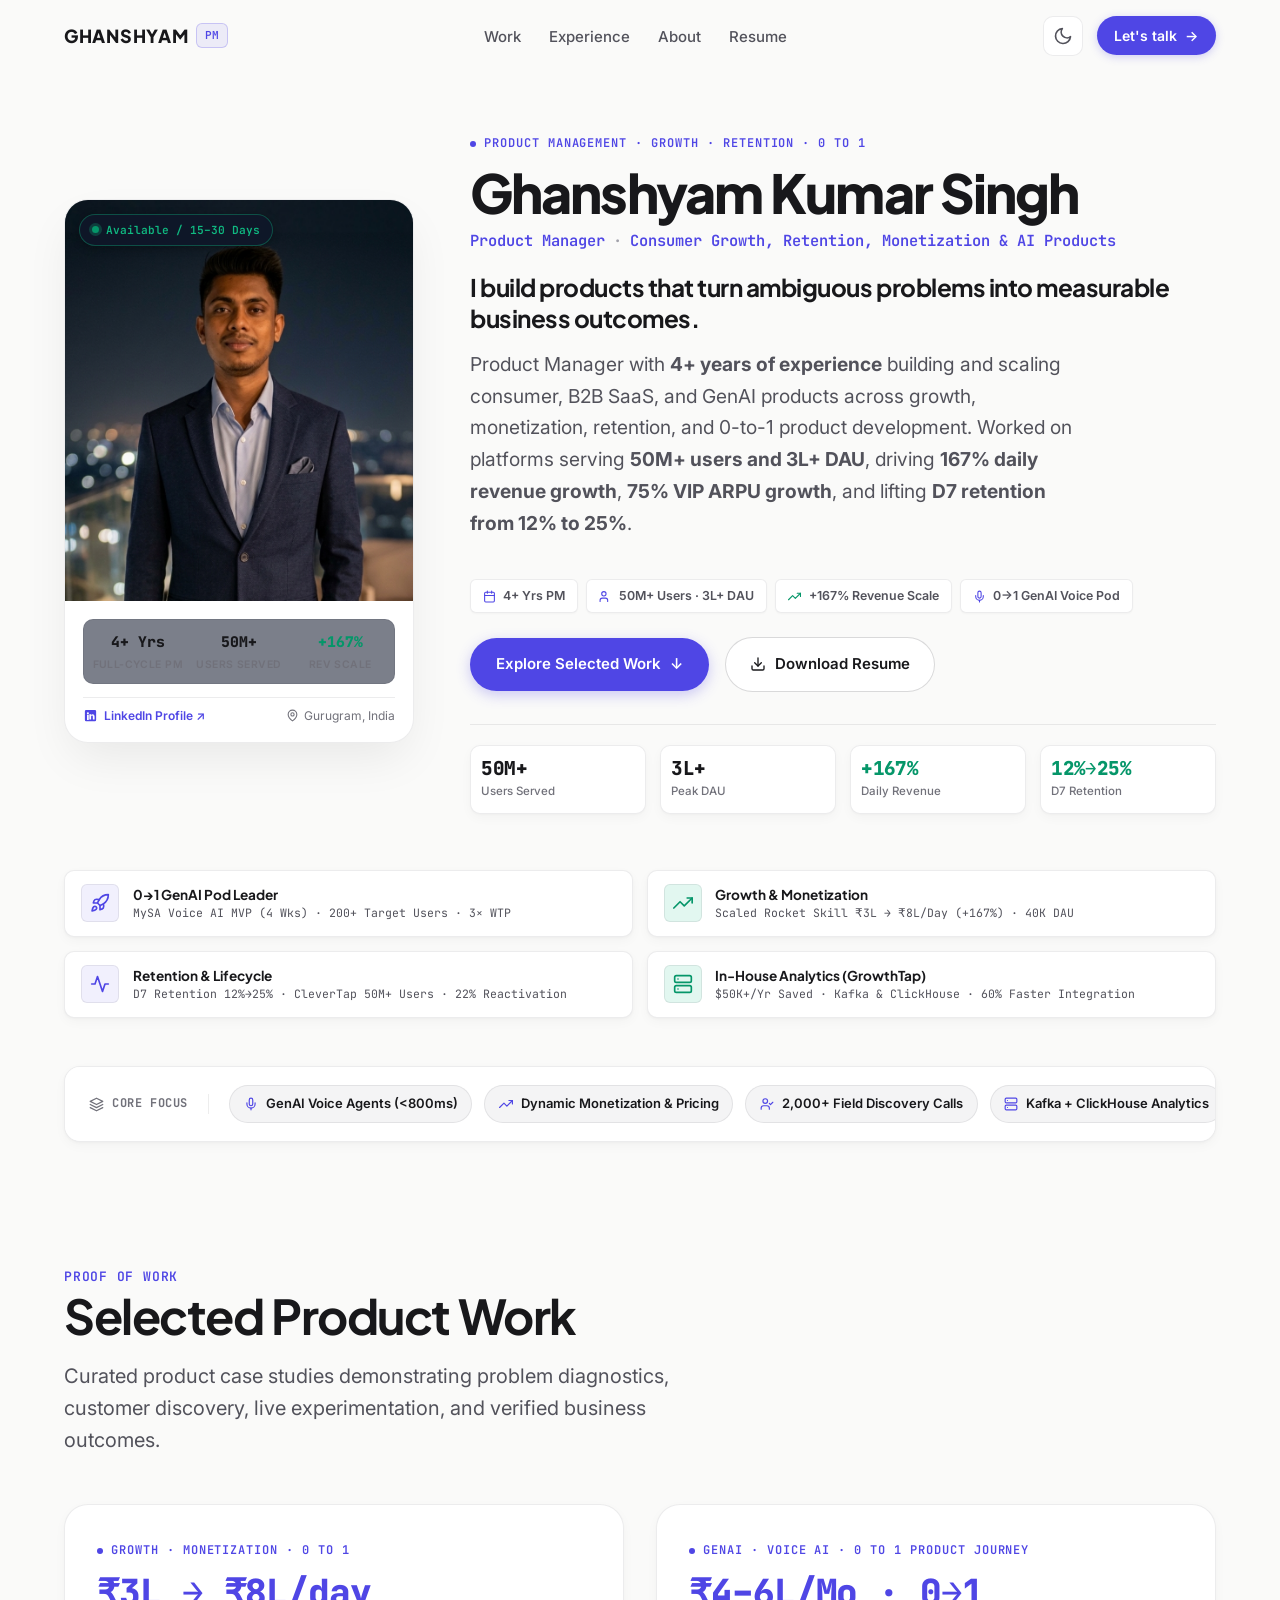
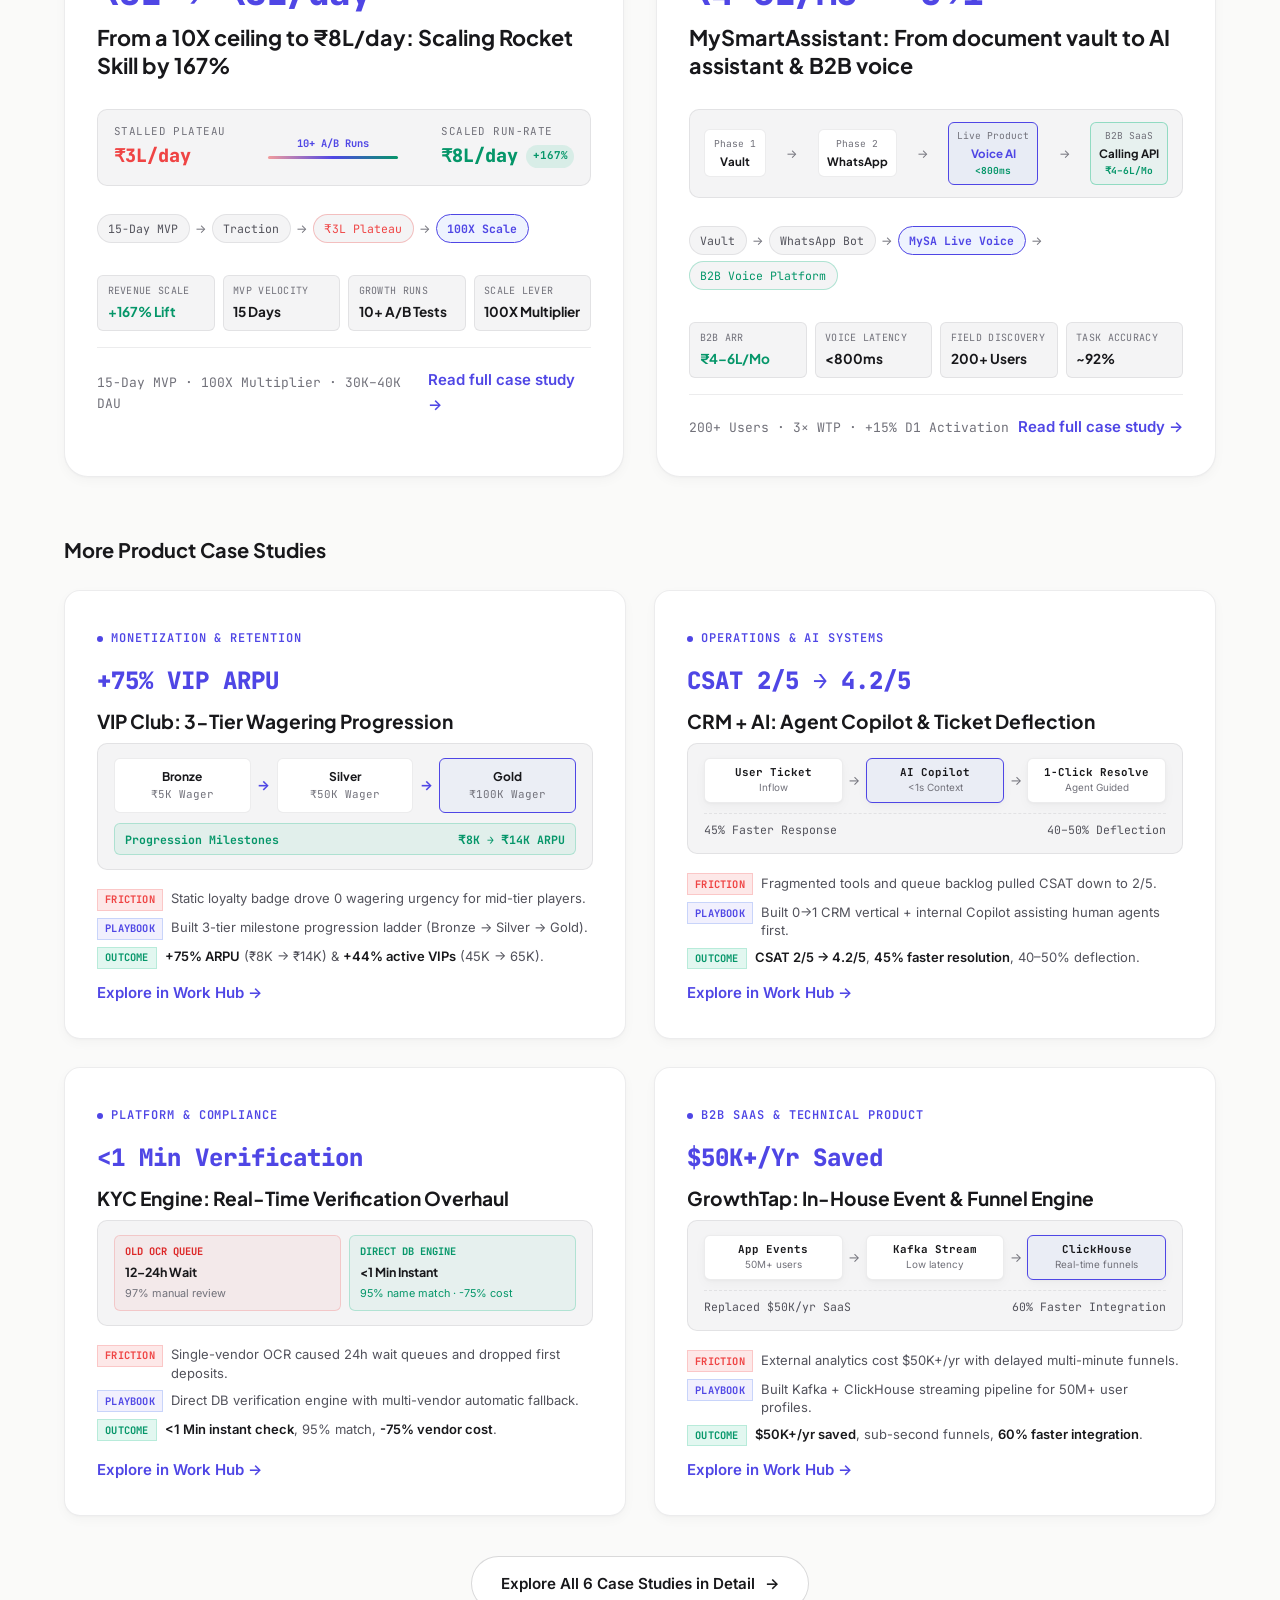
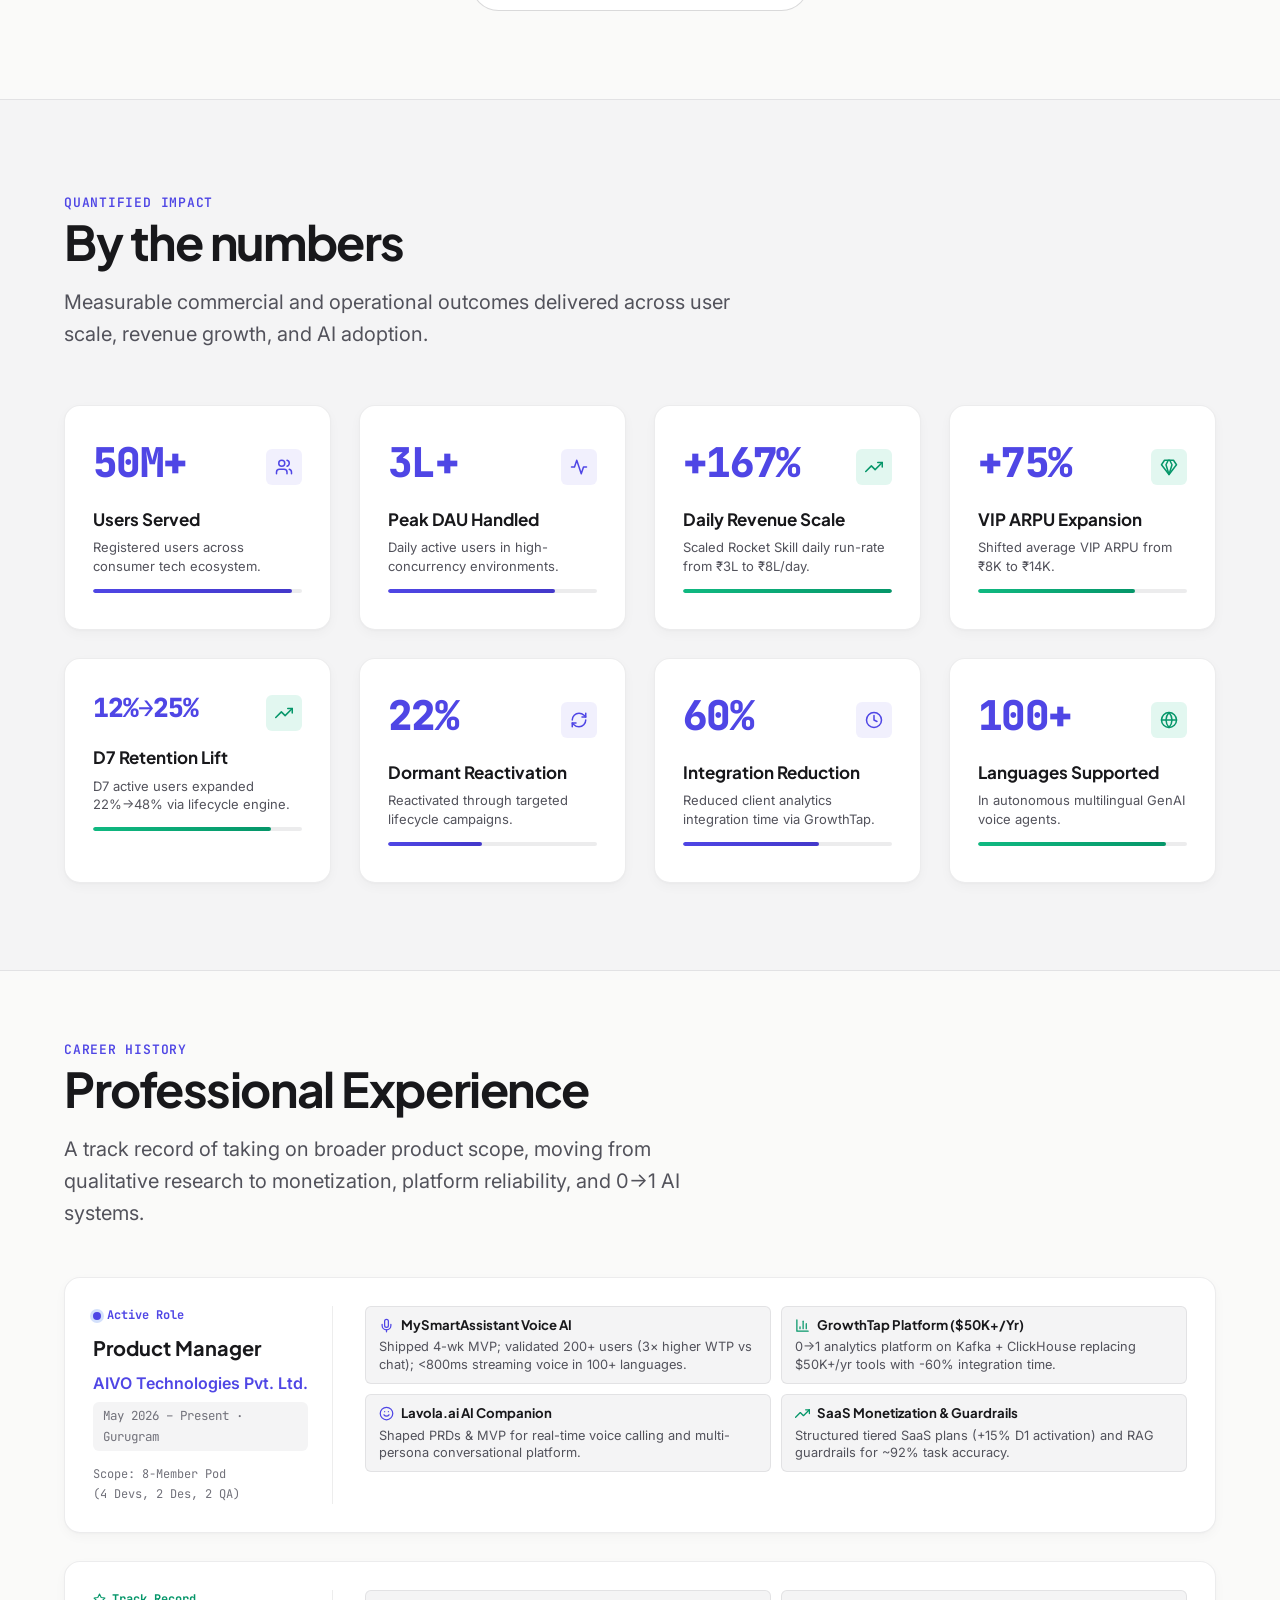
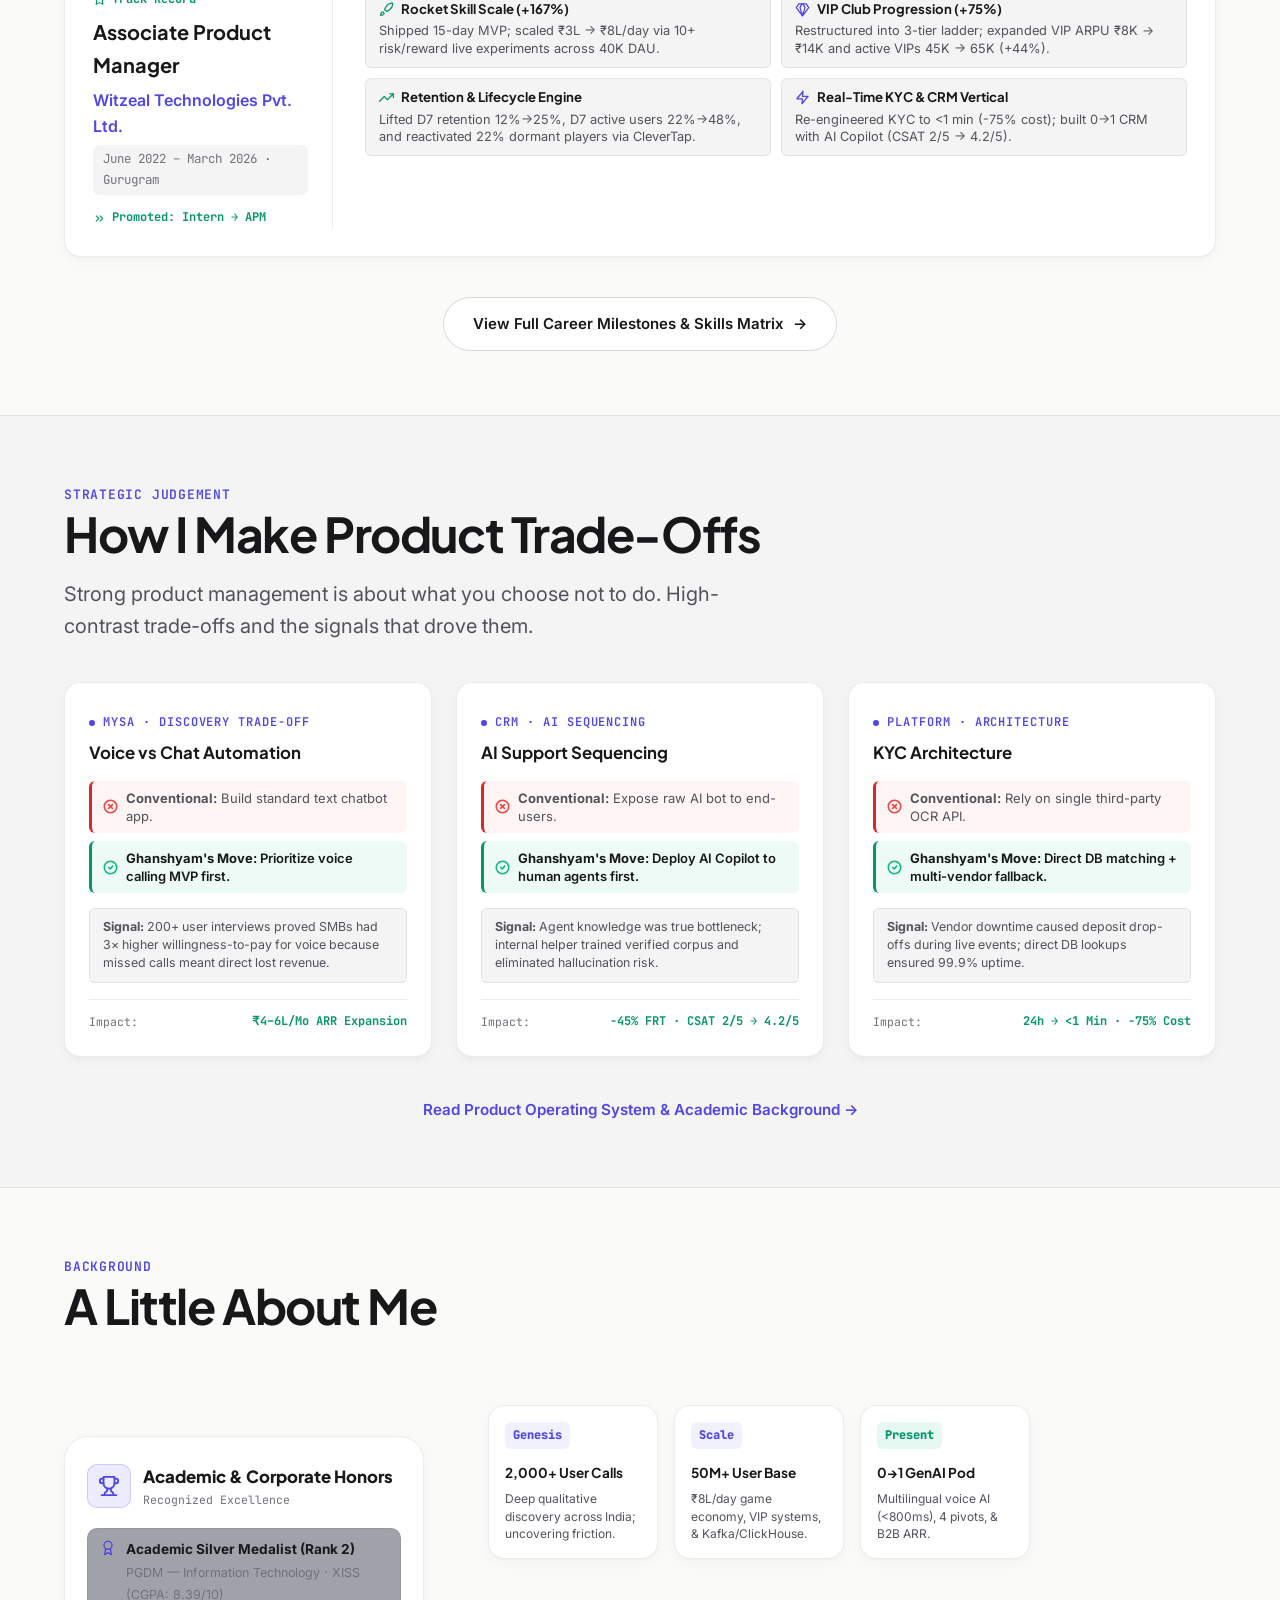
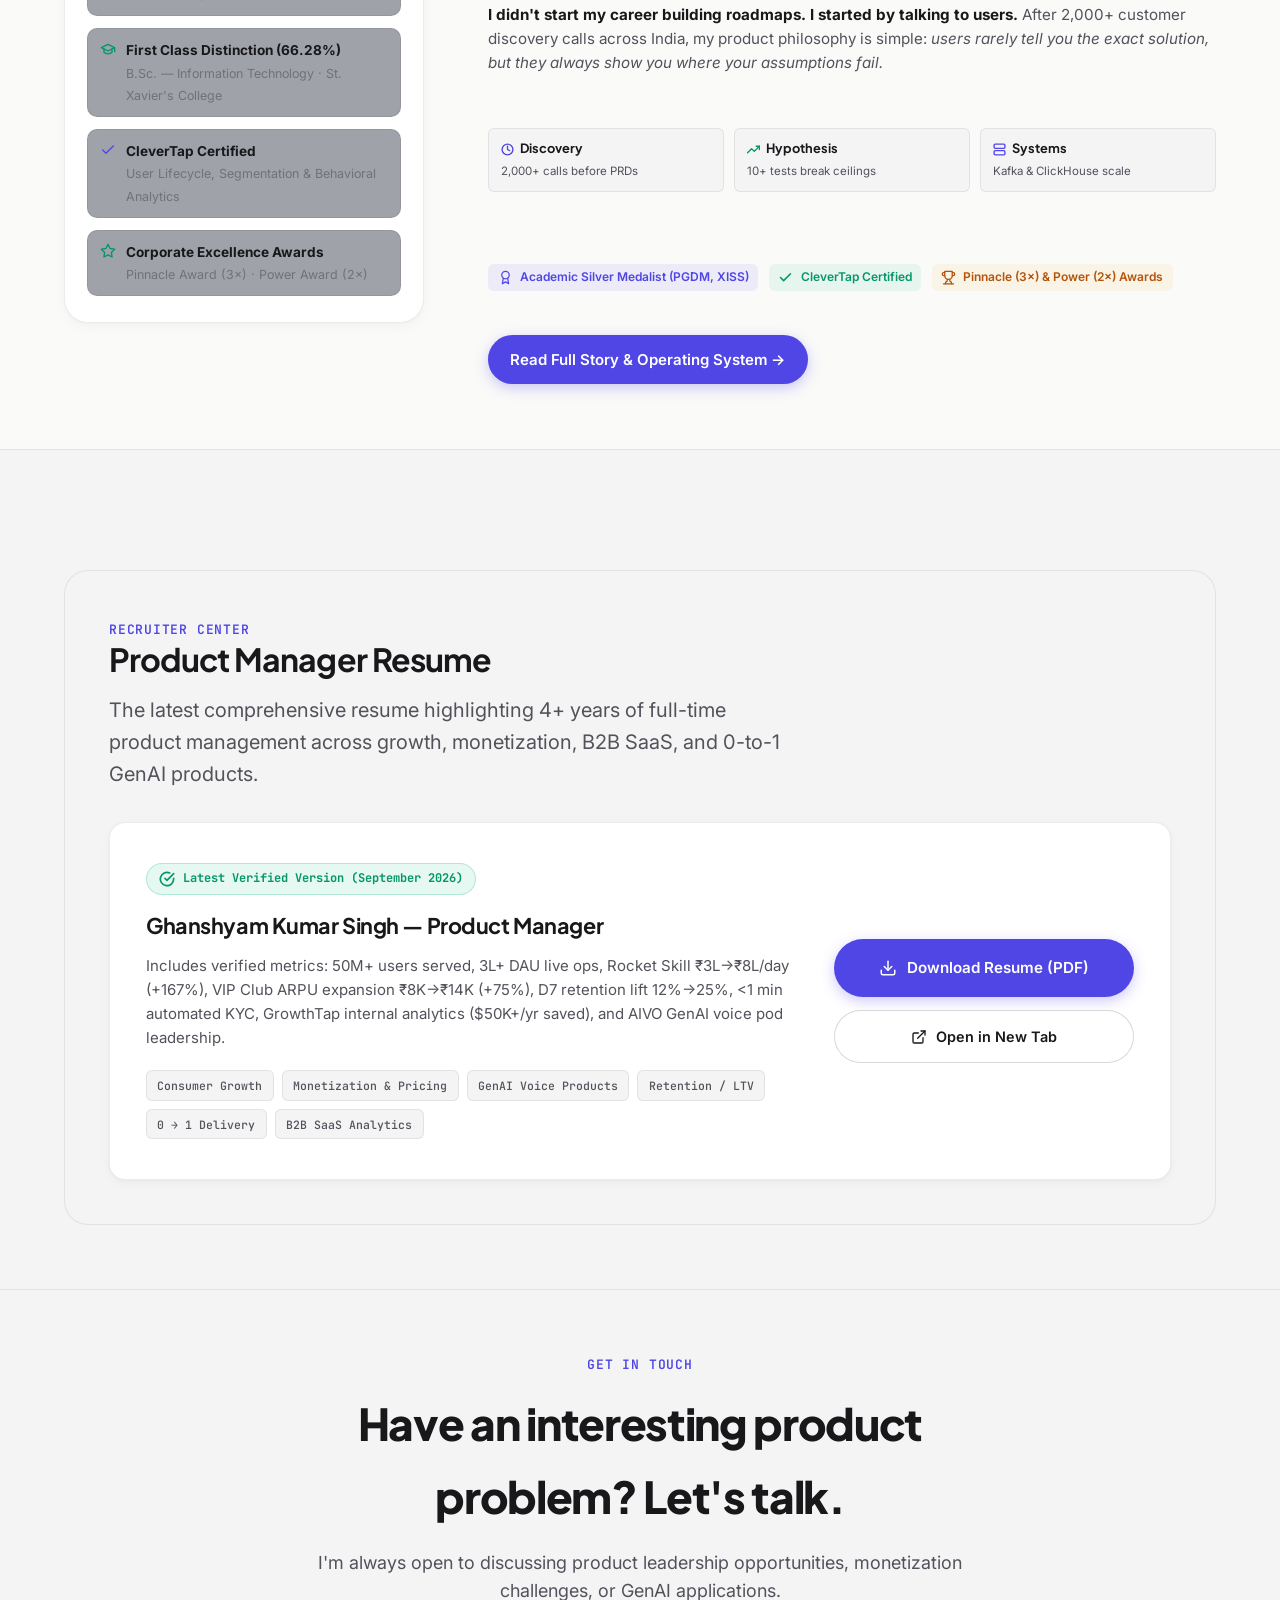
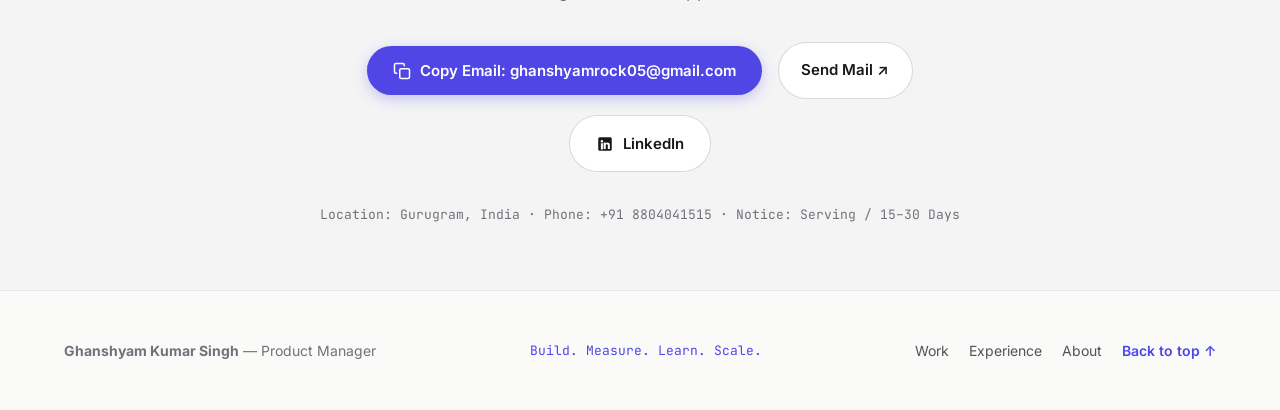
==== commit aeadc144: "Revert hero section to profile image on left and name on right; sync all portfolio pages with latest" ====
--- a/index.html
+++ b/index.html
@@ -75,7 +75,9 @@
   <div id="mobile-overlay" class="mobile-overlay" aria-hidden="true">
     <div style="display: flex; justify-content: space-between; align-items: center; margin-bottom: 2rem;">
       <span class="brand-logo">GHANSHYAM</span>
-      <button class="close-mobile-menu" aria-label="Close menu" style="font-size: 1.5rem; color: var(--text-primary);">✕</button>
+      <button class="close-mobile-menu" aria-label="Close menu" style="color: var(--text-primary); cursor: pointer; padding: 0.5rem; display: flex; align-items: center; justify-content: center;">
+        <svg width="22" height="22" viewBox="0 0 24 24" fill="none" stroke="currentColor" stroke-width="2" stroke-linecap="round" stroke-linejoin="round"><line x1="18" y1="6" x2="6" y2="18"></line><line x1="6" y1="6" x2="18" y2="18"></line></svg>
+      </button>
     </div>
     <ul class="mobile-nav-list">
       <li><a href="work.html" class="mobile-nav-link">Case Studies <span>→</span></a></li>
@@ -88,115 +90,204 @@
 
   <main>
     <!-- ========================================================================
-         2. HERO SECTION (Work-First, Immediate High-Impact Proof)
+         2. HERO SECTION (Profile Image Left · Name & Proof Right)
          ======================================================================== -->
     <section class="hero-section" id="hero">
       <div class="container">
-        <div class="hero-grid">
+        <div class="hero-grid hero-grid-profile">
           
-          <!-- Hero Left Column -->
-          <div class="hero-left">
-            <div class="hero-waterfall d-1">
-              <div class="availability-pill">
-                <span class="availability-dot"></span>
-                <span>Available / Serving 15–30 Days Notice</span>
-              </div>
-              <br>
-              <span class="eyebrow">PRODUCT MANAGEMENT · GROWTH · AI · 0 TO 1</span>
-            </div>
-            
-            <h1 class="hero-headline hero-waterfall d-2">
+          <!-- Hero Left Column: Image & Profile Card -->
+          <div class="hero-profile-col hero-waterfall d-1">
+            <div class="hero-profile-card">
+              <div class="hero-profile-image-box">
+                <img src="images/profile.jpg" alt="Ghanshyam Kumar Singh" class="hero-profile-img" loading="eager">
+                <div class="hero-profile-status-pill">
+                  <span class="availability-dot"></span>
+                  <span>Available / 15–30 Days</span>
+                </div>
+              </div>
+              
+              <div class="hero-profile-meta">
+                <div class="hero-profile-quick-stats">
+                  <div class="hero-quick-stat">
+                    <span class="hero-stat-num">4+ Yrs</span>
+                    <span class="hero-stat-label">Full-Cycle PM</span>
+                  </div>
+                  <div class="hero-quick-stat">
+                    <span class="hero-stat-num">50M+</span>
+                    <span class="hero-stat-label">Users Served</span>
+                  </div>
+                  <div class="hero-quick-stat">
+                    <span class="hero-stat-num emerald">+167%</span>
+                    <span class="hero-stat-label">Rev Scale</span>
+                  </div>
+                </div>
+
+                <div class="hero-profile-actions">
+                  <a href="https://www.linkedin.com/in/ghanshyam-kumar-singh-8730a120a" target="_blank" rel="noopener noreferrer" class="hero-profile-link" title="LinkedIn Profile">
+                    <svg width="15" height="15" viewBox="0 0 24 24" fill="currentColor"><path d="M19 3a2 2 0 0 1 2 2v14a2 2 0 0 1-2 2H5a2 2 0 0 1-2-2V5a2 2 0 0 1 2-2h14m-.5 15.5v-5.3a3.26 3.26 0 0 0-3.26-3.26c-.85 0-1.84.52-2.28 1.3v-1.11h-2.79v8.37h2.79v-4.93c0-.77.62-1.4 1.39-1.4a1.4 1.4 0 0 1 1.4 1.4v4.93h2.75M6.46 10.9v8.37H9.2V10.9H6.46M7.83 6.6a1.66 1.66 0 1 0 0 3.32 1.66 1.66 0 0 0 0-3.32Z"/></svg>
+                    <span>LinkedIn Profile ↗</span>
+                  </a>
+                  <span class="hero-profile-loc">
+                    <svg width="13" height="13" viewBox="0 0 24 24" fill="none" stroke="currentColor" stroke-width="2" stroke-linecap="round" stroke-linejoin="round"><path d="M20 10c0 6-8 12-8 12s-8-6-8-12a8 8 0 0 1 16 0Z"></path><circle cx="12" cy="10" r="3"></circle></svg>
+                    Gurugram, India
+                  </span>
+                </div>
+              </div>
+            </div>
+          </div>
+
+          <!-- Hero Right Column: Name, Designation, Value Proposition, Bio, Scope Pills, CTAs & Proof Metrics -->
+          <div class="hero-content-col">
+            <div class="hero-waterfall d-2">
+              <span class="eyebrow" style="margin-bottom: 0.35rem; display: inline-block;">
+                PRODUCT MANAGEMENT · GROWTH · RETENTION · 0 TO 1
+              </span>
+            </div>
+
+            <h1 class="hero-name-title hero-waterfall d-2">Ghanshyam Kumar Singh</h1>
+            <div class="hero-designation hero-waterfall d-2">
+              <span>Product Manager</span>
+              <span style="color: var(--text-faint);">·</span>
+              <span>Consumer Growth, Retention, Monetization &amp; AI Products</span>
+            </div>
+
+            <h2 class="hero-subheadline hero-waterfall d-3">
               I build products that turn ambiguous problems into measurable business outcomes.
-            </h1>
-            
-            <p class="hero-copy hero-waterfall d-3">
-              I'm <strong>Ghanshyam</strong>, a Product Manager with 4+ years of experience across consumer growth, monetization, B2B SaaS, and GenAI. I've worked on products serving 50M+ users and 3L+ DAU, taking products from user discovery and experimentation to 0-to-1 launches and scaled execution.
+            </h2>
+
+            <p class="hero-copy hero-waterfall d-3" style="margin-bottom: 1.25rem;">
+              Product Manager with <strong>4+ years of experience</strong> building and scaling consumer, B2B SaaS, and GenAI products across growth, monetization, retention, and 0-to-1 product development. Worked on platforms serving <strong>50M+ users and 3L+ DAU</strong>, driving <strong>167% daily revenue growth</strong>, <strong>75% VIP ARPU growth</strong>, and lifting <strong>D7 retention from 12% to 25%</strong>.
             </p>
-            
-            <div class="hero-actions hero-waterfall d-4">
+
+            <div class="hero-pm-pills hero-waterfall d-3" style="margin-bottom: 1.5rem;">
+              <span class="hero-pm-pill">
+                <svg width="13" height="13" viewBox="0 0 24 24" fill="none" stroke="currentColor" stroke-width="2" stroke-linecap="round" stroke-linejoin="round"><rect width="18" height="18" x="3" y="4" rx="2" ry="2"></rect><line x1="16" y1="2" x2="16" y2="6"></line><line x1="8" y1="2" x2="8" y2="6"></line><line x1="3" y1="10" x2="21" y2="10"></line></svg>
+                4+ Yrs PM
+              </span>
+              <span class="hero-pm-pill">
+                <svg width="13" height="13" viewBox="0 0 24 24" fill="none" stroke="currentColor" stroke-width="2" stroke-linecap="round" stroke-linejoin="round"><path d="M16 21v-2a4 4 0 0 0-4-4H6a4 4 0 0 0-4 4v2"></path><circle cx="9" cy="7" r="4"></circle></svg>
+                50M+ Users · 3L+ DAU
+              </span>
+              <span class="hero-pm-pill emerald">
+                <svg width="13" height="13" viewBox="0 0 24 24" fill="none" stroke="currentColor" stroke-width="2" stroke-linecap="round" stroke-linejoin="round"><polyline points="23 6 13.5 15.5 8.5 10.5 1 18"></polyline><polyline points="17 6 23 6 23 12"></polyline></svg>
+                +167% Revenue Scale
+              </span>
+              <span class="hero-pm-pill">
+                <svg width="13" height="13" viewBox="0 0 24 24" fill="none" stroke="currentColor" stroke-width="2" stroke-linecap="round" stroke-linejoin="round"><path d="M12 2a3 3 0 0 0-3 3v7a3 3 0 0 0 6 0V5a3 3 0 0 0-3-3Z"></path><path d="M19 10v2a7 7 0 0 1-14 0v-2"></path><line x1="12" y1="19" x2="12" y2="22"></line></svg>
+                0→1 GenAI Voice Pod
+              </span>
+            </div>
+
+            <div class="hero-actions hero-waterfall d-4" style="margin-bottom: 0.5rem;">
               <a href="#work" class="btn-primary">
                 <span>Explore Selected Work</span>
                 <span aria-hidden="true">↓</span>
               </a>
               <a href="Ghanshyam_Kumar_Singh_Resume.pdf" download="Ghanshyam_Kumar_Singh_Resume.pdf" class="btn-secondary">
+                <svg width="16" height="16" viewBox="0 0 24 24" fill="none" stroke="currentColor" stroke-width="2" stroke-linecap="round" stroke-linejoin="round"><path d="M21 15v4a2 2 0 0 1-2 2H5a2 2 0 0 1-2-2v-4"></path><polyline points="7 10 12 15 17 10"></polyline><line x1="12" y1="15" x2="12" y2="3"></line></svg>
                 <span>Download Resume</span>
-                <span aria-hidden="true">↓</span>
               </a>
             </div>
 
-            <div class="hero-sublinks hero-waterfall d-5">
-              <a href="https://www.linkedin.com/in/ghanshyam-kumar-singh-8730a120a" target="_blank" rel="noopener noreferrer" class="hero-sublink">
-                <svg width="16" height="16" viewBox="0 0 24 24" fill="currentColor"><path d="M19 3a2 2 0 0 1 2 2v14a2 2 0 0 1-2 2H5a2 2 0 0 1-2-2V5a2 2 0 0 1 2-2h14m-.5 15.5v-5.3a3.26 3.26 0 0 0-3.26-3.26c-.85 0-1.84.52-2.28 1.3v-1.11h-2.79v8.37h2.79v-4.93c0-.77.62-1.4 1.39-1.4a1.4 1.4 0 0 1 1.4 1.4v4.93h2.75M6.46 10.9v8.37H9.2V10.9H6.46M7.83 6.6a1.66 1.66 0 1 0 0 3.32 1.66 1.66 0 0 0 0-3.32Z"/></svg>
-                <span>LinkedIn Profile →</span>
-              </a>
-              <span>·</span>
-              <span>Gurugram, India</span>
-            </div>
-          </div>
-
-          <!-- Hero Right Column (4 Large Proof Metrics) -->
-          <div class="hero-right hero-waterfall d-6">
-            <div class="hero-metrics-grid">
-              
-              <div class="hero-metric-card">
-                <span class="hero-metric-number highlight-accent" data-count-to="50" data-suffix="M+">50M+</span>
-                <span class="hero-metric-label">Users Served</span>
-                <span class="hero-metric-sub">Across consumer tech ecosystem</span>
-              </div>
-
-              <div class="hero-metric-card">
-                <span class="hero-metric-number" data-count-to="3" data-suffix="L+">3L+</span>
-                <span class="hero-metric-label">Peak DAU</span>
-                <span class="hero-metric-sub">High-concurrency live operations</span>
-              </div>
-
-              <div class="hero-metric-card">
-                <span class="hero-metric-number highlight-accent" data-count-to="167" data-prefix="+" data-suffix="%">+167%</span>
-                <span class="hero-metric-label">Daily Revenue</span>
-                <span class="hero-metric-sub">Scaled Rocket Skill ₹3L → ₹8L/day</span>
-              </div>
-
-              <div class="hero-metric-card">
-                <span class="hero-metric-number">0 → 1</span>
-                <span class="hero-metric-label">GenAI Products</span>
-                <span class="hero-metric-sub">Voice agents & analytics platform</span>
-              </div>
-
-            </div>
-
-            <div class="hero-impact-console">
-              <div class="impact-console-item">
-                <span class="impact-console-icon">🚀</span>
-                <div class="impact-console-text">
-                  <span class="impact-console-title">0→1 GenAI Pod Leader</span>
-                  <span class="impact-console-sub">MySA Live Voice (&lt;800ms) · ~500 Calls · ₹4–6L/Mo</span>
-                </div>
-              </div>
-              <div class="impact-console-item">
-                <span class="impact-console-icon">📈</span>
-                <div class="impact-console-text">
-                  <span class="impact-console-title">Growth & Monetization</span>
-                  <span class="impact-console-sub">Scaled Rocket Skill ₹3L → ₹8L/Day (+167%) · 10+ Tests</span>
-                </div>
-              </div>
-              <div class="impact-console-item">
-                <span class="impact-console-icon">⚙️</span>
-                <div class="impact-console-text">
-                  <span class="impact-console-title">Scale & Platform Systems</span>
-                  <span class="impact-console-sub">50M+ Profiles · 3L+ Peak DAU · Kafka & ClickHouse</span>
-                </div>
-              </div>
-              <div class="impact-console-item">
-                <span class="impact-console-icon">🎯</span>
-                <div class="impact-console-text">
-                  <span class="impact-console-title">Customer Closeness</span>
-                  <span class="impact-console-sub">2,000+ Field Interviews · Discovery-Driven PM</span>
-                </div>
-              </div>
-            </div>
-          </div>
-
-        </div>
+            <!-- Hero Proof Metric Strip -->
+            <div class="hero-proof-strip hero-waterfall d-5">
+              <div class="hero-proof-stat">
+                <span class="proof-num" data-count-to="50" data-suffix="M+">50M+</span>
+                <span class="proof-label">Users Served</span>
+              </div>
+              <div class="hero-proof-stat">
+                <span class="proof-num" data-count-to="3" data-suffix="L+">3L+</span>
+                <span class="proof-label">Peak DAU</span>
+              </div>
+              <div class="hero-proof-stat">
+                <span class="proof-num emerald" data-count-to="167" data-prefix="+" data-suffix="%">+167%</span>
+                <span class="proof-label">Daily Revenue</span>
+              </div>
+              <div class="hero-proof-stat">
+                <span class="proof-num emerald">12%→25%</span>
+                <span class="proof-label">D7 Retention</span>
+              </div>
+            </div>
+
+          </div>
+
+        </div>
+
+        <!-- Quick Impact Telemetry Console (Full-Width Row in Hero) -->
+        <div class="hero-impact-console" style="margin-top: 3.5rem;">
+          <div class="impact-console-item">
+            <span class="impact-console-icon">
+              <svg width="20" height="20" viewBox="0 0 24 24" fill="none" stroke="currentColor" stroke-width="2" stroke-linecap="round" stroke-linejoin="round"><path d="M4.5 16.5c-1.5 1.26-2 5-2 5s3.74-.5 5-2c.71-.84.7-2.13-.09-2.91a2.18 2.18 0 0 0-2.91-.09z"></path><path d="m12 15-3-3a22 22 0 0 1 2-3.95A12.88 12.88 0 0 1 22 2c0 2.72-.78 7.5-6 11a22.35 22.35 0 0 1-4 2z"></path><path d="M9 12H4s.55-3.03 2-4c1.62-1.08 5 0 5 0"></path><path d="M12 15v5s3.03-.55 4-2c1.08-1.62 0-5 0-5"></path></svg>
+            </span>
+            <div class="impact-console-text">
+              <span class="impact-console-title">0→1 GenAI Pod Leader</span>
+              <span class="impact-console-sub">MySA Voice AI MVP (4 Wks) · 200+ Target Users · 3× WTP</span>
+            </div>
+          </div>
+          <div class="impact-console-item">
+            <span class="impact-console-icon emerald">
+              <svg width="20" height="20" viewBox="0 0 24 24" fill="none" stroke="currentColor" stroke-width="2" stroke-linecap="round" stroke-linejoin="round"><polyline points="23 6 13.5 15.5 8.5 10.5 1 18"></polyline><polyline points="17 6 23 6 23 12"></polyline></svg>
+            </span>
+            <div class="impact-console-text">
+              <span class="impact-console-title">Growth & Monetization</span>
+              <span class="impact-console-sub">Scaled Rocket Skill ₹3L → ₹8L/Day (+167%) · 40K DAU</span>
+            </div>
+          </div>
+          <div class="impact-console-item">
+            <span class="impact-console-icon">
+              <svg width="20" height="20" viewBox="0 0 24 24" fill="none" stroke="currentColor" stroke-width="2" stroke-linecap="round" stroke-linejoin="round"><polyline points="22 12 18 12 15 21 9 3 6 12 2 12"></polyline></svg>
+            </span>
+            <div class="impact-console-text">
+              <span class="impact-console-title">Retention & Lifecycle</span>
+              <span class="impact-console-sub">D7 Retention 12%→25% · CleverTap 50M+ Users · 22% Reactivation</span>
+            </div>
+          </div>
+          <div class="impact-console-item">
+            <span class="impact-console-icon emerald">
+              <svg width="20" height="20" viewBox="0 0 24 24" fill="none" stroke="currentColor" stroke-width="2" stroke-linecap="round" stroke-linejoin="round"><rect x="2" y="2" width="20" height="8" rx="2" ry="2"></rect><rect x="2" y="14" width="20" height="8" rx="2" ry="2"></rect><line x1="6" y1="6" x2="6.01" y2="6"></line><line x1="6" y1="18" x2="6.01" y2="18"></line></svg>
+            </span>
+            <div class="impact-console-text">
+              <span class="impact-console-title">In-House Analytics (GrowthTap)</span>
+              <span class="impact-console-sub">$50K+/Yr Saved · Kafka & ClickHouse · 60% Faster Integration</span>
+            </div>
+          </div>
+        </div>
+
+        <!-- Interactive PM Capabilities Strip -->
+        <div class="pm-capabilities-ribbon">
+          <div class="pm-ribbon-label">
+            <svg width="15" height="15" viewBox="0 0 24 24" fill="none" stroke="currentColor" stroke-width="2" stroke-linecap="round" stroke-linejoin="round"><polygon points="12 2 2 7 12 12 22 7 12 2"></polygon><polyline points="2 17 12 22 22 17"></polyline><polyline points="2 12 12 17 22 12"></polyline></svg>
+            <span>Core Focus</span>
+          </div>
+          <div class="pm-ribbon-items">
+            <span class="pm-ribbon-item">
+              <svg width="14" height="14" viewBox="0 0 24 24" fill="none" stroke="currentColor" stroke-width="2" stroke-linecap="round" stroke-linejoin="round"><path d="M12 2a3 3 0 0 0-3 3v7a3 3 0 0 0 6 0V5a3 3 0 0 0-3-3Z"></path><path d="M19 10v2a7 7 0 0 1-14 0v-2"></path><line x1="12" y1="19" x2="12" y2="22"></line></svg>
+              GenAI Voice Agents (&lt;800ms)
+            </span>
+            <span class="pm-ribbon-item">
+              <svg width="14" height="14" viewBox="0 0 24 24" fill="none" stroke="currentColor" stroke-width="2" stroke-linecap="round" stroke-linejoin="round"><polyline points="23 6 13.5 15.5 8.5 10.5 1 18"></polyline><polyline points="17 6 23 6 23 12"></polyline></svg>
+              Dynamic Monetization & Pricing
+            </span>
+            <span class="pm-ribbon-item">
+              <svg width="14" height="14" viewBox="0 0 24 24" fill="none" stroke="currentColor" stroke-width="2" stroke-linecap="round" stroke-linejoin="round"><path d="M16 21v-2a4 4 0 0 0-4-4H6a4 4 0 0 0-4 4v2"></path><circle cx="9" cy="7" r="4"></circle><polyline points="16 11 18 13 22 9"></polyline></svg>
+              2,000+ Field Discovery Calls
+            </span>
+            <span class="pm-ribbon-item">
+              <svg width="14" height="14" viewBox="0 0 24 24" fill="none" stroke="currentColor" stroke-width="2" stroke-linecap="round" stroke-linejoin="round"><rect x="2" y="2" width="20" height="8" rx="2" ry="2"></rect><rect x="2" y="14" width="20" height="8" rx="2" ry="2"></rect><line x1="6" y1="6" x2="6.01" y2="6"></line><line x1="6" y1="18" x2="6.01" y2="18"></line></svg>
+              Kafka + ClickHouse Analytics
+            </span>
+            <span class="pm-ribbon-item">
+              <svg width="14" height="14" viewBox="0 0 24 24" fill="none" stroke="currentColor" stroke-width="2" stroke-linecap="round" stroke-linejoin="round"><path d="m21.73 18-8-14a2 2 0 0 0-3.48 0l-8 14A2 2 0 0 0 4 21h16a2 2 0 0 0 1.73-3Z"></path><line x1="12" y1="9" x2="12" y2="13"></line><line x1="12" y1="17" x2="12.01" y2="17"></line></svg>
+              10+ A/B Growth Experiments
+            </span>
+            <span class="pm-ribbon-item">
+              <svg width="14" height="14" viewBox="0 0 24 24" fill="none" stroke="currentColor" stroke-width="2" stroke-linecap="round" stroke-linejoin="round"><path d="M6 3h12l4 6-10 13L2 9Z"></path></svg>
+              VIP ARPU Progression (+75%)
+            </span>
+          </div>
+        </div>
+
       </div>
     </section>
 
@@ -223,19 +314,52 @@
               <div class="featured-card-metric">₹3L → ₹8L/day</div>
               <h3 class="featured-card-title">From a 10X ceiling to ₹8L/day: Scaling Rocket Skill by 167%</h3>
               
+              <!-- Visual Revenue Telemetry Widget -->
+              <div class="telemetry-compact-row">
+                <div class="telemetry-compact-stat">
+                  <span class="telemetry-label">Stalled Plateau</span>
+                  <span class="telemetry-num plateau">₹3L/day</span>
+                </div>
+                <div class="telemetry-mid-indicator">
+                  <span class="telemetry-tag">10+ A/B Runs</span>
+                  <div class="telemetry-line"></div>
+                </div>
+                <div class="telemetry-compact-stat">
+                  <span class="telemetry-label">Scaled Run-Rate</span>
+                  <span class="telemetry-num scaled">₹8L/day <span class="growth-pill">+167%</span></span>
+                </div>
+              </div>
+
               <div class="visual-evolution-strip">
                 <span class="evolution-pill-node">15-Day MVP</span>
-                <span class="evolution-arrow-separator">➔</span>
+                <span class="evolution-arrow-separator">→</span>
                 <span class="evolution-pill-node">Traction</span>
-                <span class="evolution-arrow-separator">➔</span>
+                <span class="evolution-arrow-separator">→</span>
                 <span class="evolution-pill-node" style="color: #ef4444; border-color: rgba(239,68,68,0.3);">₹3L Plateau</span>
-                <span class="evolution-arrow-separator">➔</span>
-                <span class="evolution-pill-node active-pill">100X Scale (₹8L/day)</span>
-              </div>
-
-              <p class="featured-card-snippet">
-                Shipped a 15-day MVP on BigCash, diagnosed a ₹3L/day plateau via player research, and executed 10+ risk/reward experiments up to 100X to scale daily revenue to ₹8L.
-              </p>
+                <span class="evolution-arrow-separator">→</span>
+                <span class="evolution-pill-node active-pill">100X Scale</span>
+              </div>
+
+              <!-- Visual PM Spec Grid -->
+              <div class="card-spec-grid">
+                <div class="card-spec-item">
+                  <span class="card-spec-k">Revenue Scale</span>
+                  <span class="card-spec-v emerald">+167% Lift</span>
+                </div>
+                <div class="card-spec-item">
+                  <span class="card-spec-k">MVP Velocity</span>
+                  <span class="card-spec-v">15 Days</span>
+                </div>
+                <div class="card-spec-item">
+                  <span class="card-spec-k">Growth Runs</span>
+                  <span class="card-spec-v">10+ A/B Tests</span>
+                </div>
+                <div class="card-spec-item">
+                  <span class="card-spec-k">Scale Lever</span>
+                  <span class="card-spec-v">100X Multiplier</span>
+                </div>
+              </div>
+
               <div class="featured-card-footer">
                 <span style="font-family: var(--font-mono); font-size: 0.8125rem; color: var(--text-muted);">15-Day MVP · 100X Multiplier · 30K–40K DAU</span>
                 <span class="card-cta-link">Read full case study →</span>
@@ -250,21 +374,63 @@
               <div class="featured-card-metric">₹4–6L/Mo · 0→1</div>
               <h3 class="featured-card-title">MySmartAssistant: From document vault to AI assistant & B2B voice</h3>
               
+              <!-- Visual Architecture Flow Widget -->
+              <div class="architecture-compact-flow">
+                <div class="arch-stage">
+                  <span class="arch-tag">Phase 1</span>
+                  <span class="arch-name">Vault</span>
+                </div>
+                <span class="arch-arrow">→</span>
+                <div class="arch-stage">
+                  <span class="arch-tag">Phase 2</span>
+                  <span class="arch-name">WhatsApp</span>
+                </div>
+                <span class="arch-arrow">→</span>
+                <div class="arch-stage active">
+                  <span class="arch-tag">Live Product</span>
+                  <span class="arch-name">Voice AI</span>
+                  <span class="arch-sub">&lt;800ms</span>
+                </div>
+                <span class="arch-arrow">→</span>
+                <div class="arch-stage enterprise">
+                  <span class="arch-tag">B2B SaaS</span>
+                  <span class="arch-name">Calling API</span>
+                  <span class="arch-sub">₹4–6L/Mo</span>
+                </div>
+              </div>
+
               <div class="visual-evolution-strip">
                 <span class="evolution-pill-node">Vault</span>
-                <span class="evolution-arrow-separator">➔</span>
+                <span class="evolution-arrow-separator">→</span>
                 <span class="evolution-pill-node">WhatsApp Bot</span>
-                <span class="evolution-arrow-separator">➔</span>
+                <span class="evolution-arrow-separator">→</span>
                 <span class="evolution-pill-node active-pill">MySA Live Voice</span>
-                <span class="evolution-arrow-separator">➔</span>
+                <span class="evolution-arrow-separator">→</span>
                 <span class="evolution-pill-node" style="color: var(--accent-emerald); border-color: rgba(16,185,129,0.3);">B2B Voice Platform</span>
               </div>
 
-              <p class="featured-card-snippet">
-                Conducted ~500 user discovery calls, steered 4 product pivots (Vault → WhatsApp Assistant → MySA Live Voice → Call Assist → B2B Voice AI), and revamped onboarding/subscription UX for a +15% retention lift.
-              </p>
+              <!-- Visual PM Spec Grid -->
+              <div class="card-spec-grid">
+                <div class="card-spec-item">
+                  <span class="card-spec-k">B2B ARR</span>
+                  <span class="card-spec-v emerald">₹4–6L/Mo</span>
+                </div>
+                <div class="card-spec-item">
+                  <span class="card-spec-k">Voice Latency</span>
+                  <span class="card-spec-v">&lt;800ms</span>
+                </div>
+                <div class="card-spec-item">
+                  <span class="card-spec-k">Field Discovery</span>
+                  <span class="card-spec-v">200+ Users</span>
+                </div>
+                <div class="card-spec-item">
+                  <span class="card-spec-k">Task Accuracy</span>
+                  <span class="card-spec-v">~92%</span>
+                </div>
+              </div>
+
               <div class="featured-card-footer">
-                <span style="font-family: var(--font-mono); font-size: 0.8125rem; color: var(--text-muted);">~500 Calls · MySA Live Voice · +15% Retention</span>
+                <span style="font-family: var(--font-mono); font-size: 0.8125rem; color: var(--text-muted);">200+ Users · 3× WTP · +15% D1 Activation</span>
                 <span class="card-cta-link">Read full case study →</span>
               </div>
             </div>
@@ -293,12 +459,12 @@
                       <div class="tier-step-name">Bronze</div>
                       <div class="tier-step-val">₹5K Wager</div>
                     </div>
-                    <span class="tier-ladder-arrow">➔</span>
+                    <span class="tier-ladder-arrow">→</span>
                     <div class="tier-step">
                       <div class="tier-step-name">Silver</div>
                       <div class="tier-step-val">₹50K Wager</div>
                     </div>
-                    <span class="tier-ladder-arrow">➔</span>
+                    <span class="tier-ladder-arrow">→</span>
                     <div class="tier-step highlight">
                       <div class="tier-step-name">Gold</div>
                       <div class="tier-step-val">₹100K Wager</div>
@@ -310,9 +476,20 @@
                   </div>
                 </div>
 
-                <p class="compact-card-desc">
-                  Restructured static badge into a 3-tier milestone progression ladder, growing active VIPs from 45K to 65K (+44%) and expanding ARPU by +75%.
-                </p>
+                <div class="compact-card-kv-list">
+                  <div class="compact-card-kv-row">
+                    <span class="compact-kv-tag problem">Friction</span>
+                    <span class="compact-kv-text">Static loyalty badge drove 0 wagering urgency for mid-tier players.</span>
+                  </div>
+                  <div class="compact-card-kv-row">
+                    <span class="compact-kv-tag action">Playbook</span>
+                    <span class="compact-kv-text">Built 3-tier milestone progression ladder (Bronze → Silver → Gold).</span>
+                  </div>
+                  <div class="compact-card-kv-row">
+                    <span class="compact-kv-tag impact">Outcome</span>
+                    <span class="compact-kv-text"><strong>+75% ARPU</strong> (₹8K → ₹14K) &amp; <strong>+44% active VIPs</strong> (45K → 65K).</span>
+                  </div>
+                </div>
               </div>
               <span class="card-cta-link">Explore in Work Hub →</span>
             </a>
@@ -330,12 +507,12 @@
                       <div class="pipeline-node-label">User Ticket</div>
                       <div class="pipeline-node-sub">Inflow</div>
                     </div>
-                    <span class="pipeline-arrow">➔</span>
+                    <span class="pipeline-arrow">→</span>
                     <div class="pipeline-node active-node">
                       <div class="pipeline-node-label">AI Copilot</div>
                       <div class="pipeline-node-sub">&lt;1s Context</div>
                     </div>
-                    <span class="pipeline-arrow">➔</span>
+                    <span class="pipeline-arrow">→</span>
                     <div class="pipeline-node">
                       <div class="pipeline-node-label">1-Click Resolve</div>
                       <div class="pipeline-node-sub">Agent Guided</div>
@@ -347,9 +524,20 @@
                   </div>
                 </div>
 
-                <p class="compact-card-desc">
-                  Built 0→1 CRM vertical and deployed internal AI Copilot before automating users, slashing ticket backlogs and deflecting 40–50% of routine inquiries.
-                </p>
+                <div class="compact-card-kv-list">
+                  <div class="compact-card-kv-row">
+                    <span class="compact-kv-tag problem">Friction</span>
+                    <span class="compact-kv-text">Fragmented tools and queue backlog pulled CSAT down to 2/5.</span>
+                  </div>
+                  <div class="compact-card-kv-row">
+                    <span class="compact-kv-tag action">Playbook</span>
+                    <span class="compact-kv-text">Built 0→1 CRM vertical + internal Copilot assisting human agents first.</span>
+                  </div>
+                  <div class="compact-card-kv-row">
+                    <span class="compact-kv-tag impact">Outcome</span>
+                    <span class="compact-kv-text"><strong>CSAT 2/5 → 4.2/5</strong>, <strong>45% faster resolution</strong>, 40–50% deflection.</span>
+                  </div>
+                </div>
               </div>
               <span class="card-cta-link">Explore in Work Hub →</span>
             </a>
@@ -376,9 +564,20 @@
                   </div>
                 </div>
 
-                <p class="compact-card-desc">
-                  Replaced failing single-vendor OCR with multi-vendor fallbacks and direct database matching, eliminating deposit drop-offs during live events.
-                </p>
+                <div class="compact-card-kv-list">
+                  <div class="compact-card-kv-row">
+                    <span class="compact-kv-tag problem">Friction</span>
+                    <span class="compact-kv-text">Single-vendor OCR caused 24h wait queues and dropped first deposits.</span>
+                  </div>
+                  <div class="compact-card-kv-row">
+                    <span class="compact-kv-tag action">Playbook</span>
+                    <span class="compact-kv-text">Direct DB verification engine with multi-vendor automatic fallback.</span>
+                  </div>
+                  <div class="compact-card-kv-row">
+                    <span class="compact-kv-tag impact">Outcome</span>
+                    <span class="compact-kv-text"><strong>&lt;1 Min instant check</strong>, 95% match, <strong>-75% vendor cost</strong>.</span>
+                  </div>
+                </div>
               </div>
               <span class="card-cta-link">Explore in Work Hub →</span>
             </a>
@@ -396,12 +595,12 @@
                       <div class="pipeline-node-label">App Events</div>
                       <div class="pipeline-node-sub">50M+ users</div>
                     </div>
-                    <span class="pipeline-arrow">➔</span>
+                    <span class="pipeline-arrow">→</span>
                     <div class="pipeline-node">
                       <div class="pipeline-node-label">Kafka Stream</div>
                       <div class="pipeline-node-sub">Low latency</div>
                     </div>
-                    <span class="pipeline-arrow">➔</span>
+                    <span class="pipeline-arrow">→</span>
                     <div class="pipeline-node active-node">
                       <div class="pipeline-node-label">ClickHouse</div>
                       <div class="pipeline-node-sub">Real-time funnels</div>
@@ -413,9 +612,20 @@
                   </div>
                 </div>
 
-                <p class="compact-card-desc">
-                  Architected an in-house analytics & engagement engine handling 50M+ user profiles with live funnels and behavioral push triggers.
-                </p>
+                <div class="compact-card-kv-list">
+                  <div class="compact-card-kv-row">
+                    <span class="compact-kv-tag problem">Friction</span>
+                    <span class="compact-kv-text">External analytics cost $50K+/yr with delayed multi-minute funnels.</span>
+                  </div>
+                  <div class="compact-card-kv-row">
+                    <span class="compact-kv-tag action">Playbook</span>
+                    <span class="compact-kv-text">Built Kafka + ClickHouse streaming pipeline for 50M+ user profiles.</span>
+                  </div>
+                  <div class="compact-card-kv-row">
+                    <span class="compact-kv-tag impact">Outcome</span>
+                    <span class="compact-kv-text"><strong>$50K+/yr saved</strong>, sub-second funnels, <strong>60% faster integration</strong>.</span>
+                  </div>
+                </div>
               </div>
               <span class="card-cta-link">Explore in Work Hub →</span>
             </a>
@@ -450,7 +660,12 @@
         <div class="numbers-grid">
           
           <div class="number-card reveal" data-delay="50">
-            <span class="number-val" data-count-to="50" data-suffix="M+">50M+</span>
+            <div class="number-card-top">
+              <span class="number-val" data-count-to="50" data-suffix="M+">50M+</span>
+              <span class="number-icon-badge">
+                <svg width="18" height="18" viewBox="0 0 24 24" fill="none" stroke="currentColor" stroke-width="2" stroke-linecap="round" stroke-linejoin="round"><path d="M16 21v-2a4 4 0 0 0-4-4H6a4 4 0 0 0-4 4v2"></path><circle cx="9" cy="7" r="4"></circle><path d="M22 21v-2a4 4 0 0 0-3-3.87"></path><path d="M16 3.13a4 4 0 0 1 0 7.75"></path></svg>
+              </span>
+            </div>
             <h3 class="number-title">Users Served</h3>
             <p class="number-desc">Registered users across consumer tech ecosystem.</p>
             <div class="metric-progress-wrapper">
@@ -459,7 +674,12 @@
           </div>
 
           <div class="number-card reveal" data-delay="100">
-            <span class="number-val" data-count-to="3" data-suffix="L+">3L+</span>
+            <div class="number-card-top">
+              <span class="number-val" data-count-to="3" data-suffix="L+">3L+</span>
+              <span class="number-icon-badge">
+                <svg width="18" height="18" viewBox="0 0 24 24" fill="none" stroke="currentColor" stroke-width="2" stroke-linecap="round" stroke-linejoin="round"><polyline points="22 12 18 12 15 21 9 3 6 12 2 12"></polyline></svg>
+              </span>
+            </div>
             <h3 class="number-title">Peak DAU Handled</h3>
             <p class="number-desc">Daily active users in high-concurrency environments.</p>
             <div class="metric-progress-wrapper">
@@ -468,7 +688,12 @@
           </div>
 
           <div class="number-card reveal" data-delay="150">
-            <span class="number-val" data-count-to="167" data-prefix="+" data-suffix="%">+167%</span>
+            <div class="number-card-top">
+              <span class="number-val" data-count-to="167" data-prefix="+" data-suffix="%">+167%</span>
+              <span class="number-icon-badge emerald">
+                <svg width="18" height="18" viewBox="0 0 24 24" fill="none" stroke="currentColor" stroke-width="2" stroke-linecap="round" stroke-linejoin="round"><polyline points="23 6 13.5 15.5 8.5 10.5 1 18"></polyline><polyline points="17 6 23 6 23 12"></polyline></svg>
+              </span>
+            </div>
             <h3 class="number-title">Daily Revenue Scale</h3>
             <p class="number-desc">Scaled Rocket Skill daily run-rate from ₹3L to ₹8L/day.</p>
             <div class="metric-progress-wrapper">
@@ -477,7 +702,12 @@
           </div>
 
           <div class="number-card reveal" data-delay="200">
-            <span class="number-val" data-count-to="75" data-prefix="+" data-suffix="%">+75%</span>
+            <div class="number-card-top">
+              <span class="number-val" data-count-to="75" data-prefix="+" data-suffix="%">+75%</span>
+              <span class="number-icon-badge emerald">
+                <svg width="18" height="18" viewBox="0 0 24 24" fill="none" stroke="currentColor" stroke-width="2" stroke-linecap="round" stroke-linejoin="round"><path d="M6 3h12l4 6-10 13L2 9Z"></path><path d="M11 3 8 9l4 13 4-13-3-6"></path></svg>
+              </span>
+            </div>
             <h3 class="number-title">VIP ARPU Expansion</h3>
             <p class="number-desc">Shifted average VIP ARPU from ₹8K to ₹14K.</p>
             <div class="metric-progress-wrapper">
@@ -486,16 +716,26 @@
           </div>
 
           <div class="number-card reveal" data-delay="250">
-            <span class="number-val" data-count-to="44" data-prefix="+" data-suffix="%">+44%</span>
-            <h3 class="number-title">VIP Player Base</h3>
-            <p class="number-desc">Grew active loyalty users from 45K to 65K.</p>
+            <div class="number-card-top">
+              <span class="number-val" style="font-size: 1.65rem;">12%→25%</span>
+              <span class="number-icon-badge emerald">
+                <svg width="18" height="18" viewBox="0 0 24 24" fill="none" stroke="currentColor" stroke-width="2" stroke-linecap="round" stroke-linejoin="round"><polyline points="23 6 13.5 15.5 8.5 10.5 1 18"></polyline><polyline points="17 6 23 6 23 12"></polyline></svg>
+              </span>
+            </div>
+            <h3 class="number-title">D7 Retention Lift</h3>
+            <p class="number-desc">D7 active users expanded 22%→48% via lifecycle engine.</p>
             <div class="metric-progress-wrapper">
-              <div class="metric-progress-bar" style="width: 60%;"></div>
+              <div class="metric-progress-bar emerald" style="width: 85%;"></div>
             </div>
           </div>
 
           <div class="number-card reveal" data-delay="300">
-            <span class="number-val" data-count-to="22" data-suffix="%">22%</span>
+            <div class="number-card-top">
+              <span class="number-val" data-count-to="22" data-suffix="%">22%</span>
+              <span class="number-icon-badge">
+                <svg width="18" height="18" viewBox="0 0 24 24" fill="none" stroke="currentColor" stroke-width="2" stroke-linecap="round" stroke-linejoin="round"><path d="M3 12a9 9 0 0 1 9-9 9.75 9.75 0 0 1 6.74 2.74L21 8"></path><path d="M21 3v5h-5"></path><path d="M21 12a9 9 0 0 1-9 9 9.75 9.75 0 0 1-6.74-2.74L3 16"></path><path d="M8 16H3v5"></path></svg>
+              </span>
+            </div>
             <h3 class="number-title">Dormant Reactivation</h3>
             <p class="number-desc">Reactivated through targeted lifecycle campaigns.</p>
             <div class="metric-progress-wrapper">
@@ -504,7 +744,12 @@
           </div>
 
           <div class="number-card reveal" data-delay="350">
-            <span class="number-val" data-count-to="60" data-suffix="%">60%</span>
+            <div class="number-card-top">
+              <span class="number-val" data-count-to="60" data-suffix="%">60%</span>
+              <span class="number-icon-badge">
+                <svg width="18" height="18" viewBox="0 0 24 24" fill="none" stroke="currentColor" stroke-width="2" stroke-linecap="round" stroke-linejoin="round"><circle cx="12" cy="12" r="10"></circle><polyline points="12 6 12 12 16 14"></polyline></svg>
+              </span>
+            </div>
             <h3 class="number-title">Integration Reduction</h3>
             <p class="number-desc">Reduced client analytics integration time via GrowthTap.</p>
             <div class="metric-progress-wrapper">
@@ -513,7 +758,12 @@
           </div>
 
           <div class="number-card reveal" data-delay="400">
-            <span class="number-val" data-count-to="100" data-suffix="+">100+</span>
+            <div class="number-card-top">
+              <span class="number-val" data-count-to="100" data-suffix="+">100+</span>
+              <span class="number-icon-badge emerald">
+                <svg width="18" height="18" viewBox="0 0 24 24" fill="none" stroke="currentColor" stroke-width="2" stroke-linecap="round" stroke-linejoin="round"><circle cx="12" cy="12" r="10"></circle><line x1="2" y1="12" x2="22" y2="12"></line><path d="M12 2a15.3 15.3 0 0 1 4 10 15.3 15.3 0 0 1-4 10 15.3 15.3 0 0 1-4-10 15.3 15.3 0 0 1 4-10z"></path></svg>
+              </span>
+            </div>
             <h3 class="number-title">Languages Supported</h3>
             <p class="number-desc">In autonomous multilingual GenAI voice agents.</p>
             <div class="metric-progress-wrapper">
@@ -544,10 +794,11 @@
           <div class="career-step-card reveal" data-delay="100">
             <div class="career-step-left">
               <div class="career-step-badge">
-                <span>● Active Role</span>
+                <span class="badge-pulse-dot"></span>
+                <span>Active Role</span>
               </div>
               <h3 class="experience-role" style="font-size: 1.25rem;">Product Manager</h3>
-              <div class="experience-company" style="font-size: 1rem;">AIVO Technologies</div>
+              <div class="experience-company" style="font-size: 1rem;">AIVO Technologies Pvt. Ltd.</div>
               <span class="experience-period" style="font-size: 0.78rem;">May 2026 – Present · Gurugram</span>
               <div style="margin-top: 0.5rem; font-family: var(--font-mono); font-size: 0.75rem; color: var(--text-muted);">
                 Scope: 8-Member Pod<br>(4 Devs, 2 Des, 2 QA)
@@ -557,20 +808,32 @@
             <div class="career-step-right">
               <div class="career-step-highlights-grid">
                 <div class="career-highlight-tile">
-                  <strong>🎙️ MySA Live Voice AI</strong>
-                  Sub-800ms streaming voice + barge-in across 100+ languages with ~92% task accuracy.
+                  <div class="career-highlight-header">
+                    <svg width="15" height="15" viewBox="0 0 24 24" fill="none" stroke="var(--accent)" stroke-width="2" stroke-linecap="round" stroke-linejoin="round"><path d="M12 2a3 3 0 0 0-3 3v7a3 3 0 0 0 6 0V5a3 3 0 0 0-3-3Z"></path><path d="M19 10v2a7 7 0 0 1-14 0v-2"></path><line x1="12" y1="19" x2="12" y2="22"></line></svg>
+                    <span>MySmartAssistant Voice AI</span>
+                  </div>
+                  Shipped 4-wk MVP; validated 200+ users (3× higher WTP vs chat); &lt;800ms streaming voice in 100+ languages.
                 </div>
                 <div class="career-highlight-tile">
-                  <strong>🔄 4 Guided Pivots</strong>
-                  Steered product: Vault ➔ WhatsApp ➔ MySA Live ➔ B2B Calling Platform.
+                  <div class="career-highlight-header">
+                    <svg width="15" height="15" viewBox="0 0 24 24" fill="none" stroke="var(--accent-emerald)" stroke-width="2" stroke-linecap="round" stroke-linejoin="round"><path d="M3 3v18h18"></path><path d="M18 17V9"></path><path d="M13 17V5"></path><path d="M8 17v-3"></path></svg>
+                    <span>GrowthTap Platform ($50K+/Yr)</span>
+                  </div>
+                  0→1 analytics platform on Kafka + ClickHouse replacing $50K+/yr tools with -60% integration time.
                 </div>
                 <div class="career-highlight-tile">
-                  <strong>📈 ₹4–6L/Mo ARR</strong>
-                  Structured tiered SaaS pricing & onboarding overhaul (+15% retention lift).
+                  <div class="career-highlight-header">
+                    <svg width="15" height="15" viewBox="0 0 24 24" fill="none" stroke="var(--accent)" stroke-width="2" stroke-linecap="round" stroke-linejoin="round"><circle cx="12" cy="12" r="10"></circle><path d="M8 14s1.5 2 4 2 4-2 4-2"></path><line x1="9" y1="9" x2="9.01" y2="9"></line><line x1="15" y1="9" x2="15.01" y2="9"></line></svg>
+                    <span>Lavola.ai AI Companion</span>
+                  </div>
+                  Shaped PRDs & MVP for real-time voice calling and multi-persona conversational platform.
                 </div>
                 <div class="career-highlight-tile">
-                  <strong>🏢 Enterprise Telephony</strong>
-                  Built autonomous voice agents for SMBs handling lead qualification and appointment booking.
+                  <div class="career-highlight-header">
+                    <svg width="15" height="15" viewBox="0 0 24 24" fill="none" stroke="var(--accent-emerald)" stroke-width="2" stroke-linecap="round" stroke-linejoin="round"><polyline points="23 6 13.5 15.5 8.5 10.5 1 18"></polyline><polyline points="17 6 23 6 23 12"></polyline></svg>
+                    <span>SaaS Monetization & Guardrails</span>
+                  </div>
+                  Structured tiered SaaS plans (+15% D1 activation) and RAG guardrails for ~92% task accuracy.
                 </div>
               </div>
             </div>
@@ -580,33 +843,47 @@
           <div class="career-step-card reveal" data-delay="150">
             <div class="career-step-left">
               <div class="career-step-badge" style="color: var(--accent-emerald);">
-                <span>★ Track Record</span>
+                <svg width="13" height="13" viewBox="0 0 24 24" fill="none" stroke="currentColor" stroke-width="2" stroke-linecap="round" stroke-linejoin="round"><polygon points="12 2 15.09 8.26 22 9.27 17 14.14 18.18 21.02 12 17.77 5.82 21.02 7 14.14 2 9.27 8.91 8.26 12 2"></polygon></svg>
+                <span>Track Record</span>
               </div>
               <h3 class="experience-role" style="font-size: 1.25rem;">Associate Product Manager</h3>
-              <div class="experience-company" style="font-size: 1rem;">Witzeal Technologies</div>
-              <span class="experience-period" style="font-size: 0.78rem;">2022 – 2026 · Gurugram</span>
-              <div style="margin-top: 0.5rem; font-family: var(--font-mono); font-size: 0.75rem; color: var(--accent-emerald); font-weight: 700;">
-                ★ Promoted: Intern ➔ APM
+              <div class="experience-company" style="font-size: 1rem;">Witzeal Technologies Pvt. Ltd.</div>
+              <span class="experience-period" style="font-size: 0.78rem;">June 2022 – March 2026 · Gurugram</span>
+              <div style="margin-top: 0.5rem; font-family: var(--font-mono); font-size: 0.75rem; color: var(--accent-emerald); font-weight: 700; display: inline-flex; align-items: center; gap: 0.35rem;">
+                <svg width="13" height="13" viewBox="0 0 24 24" fill="none" stroke="currentColor" stroke-width="2" stroke-linecap="round" stroke-linejoin="round"><polyline points="13 17 18 12 13 7"></polyline><polyline points="6 17 11 12 6 7"></polyline></svg>
+                <span>Promoted: Intern → APM</span>
               </div>
             </div>
 
             <div class="career-step-right">
               <div class="career-step-highlights-grid">
                 <div class="career-highlight-tile">
-                  <strong>🚀 Rocket Skill Scale (+167%)</strong>
-                  Shipped 15-day MVP; scaled ₹3L → ₹8L/day via 100X risk/reward live experiments.
+                  <div class="career-highlight-header">
+                    <svg width="15" height="15" viewBox="0 0 24 24" fill="none" stroke="var(--accent-emerald)" stroke-width="2" stroke-linecap="round" stroke-linejoin="round"><path d="M4.5 16.5c-1.5 1.26-2 5-2 5s3.74-.5 5-2c.71-.84.7-2.13-.09-2.91a2.18 2.18 0 0 0-2.91-.09z"></path><path d="m12 15-3-3a22 22 0 0 1 2-3.95A12.88 12.88 0 0 1 22 2c0 2.72-.78 7.5-6 11a22.35 22.35 0 0 1-4 2z"></path></svg>
+                    <span>Rocket Skill Scale (+167%)</span>
+                  </div>
+                  Shipped 15-day MVP; scaled ₹3L → ₹8L/day via 10+ risk/reward live experiments across 40K DAU.
                 </div>
                 <div class="career-highlight-tile">
-                  <strong>💎 VIP Club Progression (+75%)</strong>
-                  Restructured into 3-tier ladder; expanded VIP ARPU ₹8K → ₹14K and users 45K → 65K.
+                  <div class="career-highlight-header">
+                    <svg width="15" height="15" viewBox="0 0 24 24" fill="none" stroke="var(--accent)" stroke-width="2" stroke-linecap="round" stroke-linejoin="round"><path d="M6 3h12l4 6-10 13L2 9Z"></path><path d="M11 3 8 9l4 13 4-13-3-6"></path></svg>
+                    <span>VIP Club Progression (+75%)</span>
+                  </div>
+                  Restructured into 3-tier ladder; expanded VIP ARPU ₹8K → ₹14K and active VIPs 45K → 65K (+44%).
                 </div>
                 <div class="career-highlight-tile">
-                  <strong>⚡ Real-Time KYC (&lt;1 Min)</strong>
-                  Overhauled 24h OCR queue to direct DB matching (95% name match, -75% vendor cost).
+                  <div class="career-highlight-header">
+                    <svg width="15" height="15" viewBox="0 0 24 24" fill="none" stroke="var(--accent-emerald)" stroke-width="2" stroke-linecap="round" stroke-linejoin="round"><polyline points="23 6 13.5 15.5 8.5 10.5 1 18"></polyline><polyline points="17 6 23 6 23 12"></polyline></svg>
+                    <span>Retention &amp; Lifecycle Engine</span>
+                  </div>
+                  Lifted D7 retention 12%→25%, D7 active users 22%→48%, and reactivated 22% dormant players via CleverTap.
                 </div>
                 <div class="career-highlight-tile">
-                  <strong>📊 GrowthTap Platform</strong>
-                  In-house Kafka/ClickHouse event stack saving $50K+/year with real-time funnels.
+                  <div class="career-highlight-header">
+                    <svg width="15" height="15" viewBox="0 0 24 24" fill="none" stroke="var(--accent)" stroke-width="2" stroke-linecap="round" stroke-linejoin="round"><polygon points="13 2 3 14 12 14 11 22 21 10 12 10 13 2"></polygon></svg>
+                    <span>Real-Time KYC &amp; CRM Vertical</span>
+                  </div>
+                  Re-engineered KYC to &lt;1 min (-75% cost); built 0→1 CRM with AI Copilot (CSAT 2/5 → 4.2/5).
                 </div>
               </div>
             </div>
@@ -645,16 +922,18 @@
               <h3 style="font-family: var(--font-display); font-size: 1.05rem; font-weight: 700; color: var(--text-primary); margin-bottom: 0.5rem;">Voice vs Chat Automation</h3>
               
               <div class="decision-path-compare">
-                <div class="decision-path-item rejected">
-                  <span>❌ <strong>Conventional:</strong> Build standard text chatbot app.</span>
-                </div>
-                <div class="decision-path-item chosen">
-                  <span>✓ <strong>Ghanshyam's Move:</strong> Prioritize voice calling MVP first.</span>
+                <div class="decision-path-item rejected" style="display: flex; align-items: center; gap: 0.5rem;">
+                  <svg width="15" height="15" viewBox="0 0 24 24" fill="none" stroke="#ef4444" stroke-width="2.5" stroke-linecap="round" stroke-linejoin="round" style="flex-shrink: 0;"><circle cx="12" cy="12" r="10"></circle><line x1="15" y1="9" x2="9" y2="15"></line><line x1="9" y1="9" x2="15" y2="15"></line></svg>
+                  <span><strong>Conventional:</strong> Build standard text chatbot app.</span>
+                </div>
+                <div class="decision-path-item chosen" style="display: flex; align-items: center; gap: 0.5rem;">
+                  <svg width="15" height="15" viewBox="0 0 24 24" fill="none" stroke="#10b981" stroke-width="2.5" stroke-linecap="round" stroke-linejoin="round" style="flex-shrink: 0;"><circle cx="12" cy="12" r="10"></circle><polyline points="9 12 11.5 14.5 15.5 9.5"></polyline></svg>
+                  <span><strong>Ghanshyam's Move:</strong> Prioritize voice calling MVP first.</span>
                 </div>
               </div>
 
               <div class="decision-signal-box">
-                <strong>Signal:</strong> ~500 user calls proved SMBs had ~3x higher willingness-to-pay for voice because missed calls meant direct lost revenue.
+                <strong>Signal:</strong> 200+ user interviews proved SMBs had 3× higher willingness-to-pay for voice because missed calls meant direct lost revenue.
               </div>
             </div>
 
@@ -671,11 +950,13 @@
               <h3 style="font-family: var(--font-display); font-size: 1.05rem; font-weight: 700; color: var(--text-primary); margin-bottom: 0.5rem;">AI Support Sequencing</h3>
               
               <div class="decision-path-compare">
-                <div class="decision-path-item rejected">
-                  <span>❌ <strong>Conventional:</strong> Expose raw AI bot to end-users.</span>
-                </div>
-                <div class="decision-path-item chosen">
-                  <span>✓ <strong>Ghanshyam's Move:</strong> Deploy AI Copilot to human agents first.</span>
+                <div class="decision-path-item rejected" style="display: flex; align-items: center; gap: 0.5rem;">
+                  <svg width="15" height="15" viewBox="0 0 24 24" fill="none" stroke="#ef4444" stroke-width="2.5" stroke-linecap="round" stroke-linejoin="round" style="flex-shrink: 0;"><circle cx="12" cy="12" r="10"></circle><line x1="15" y1="9" x2="9" y2="15"></line><line x1="9" y1="9" x2="15" y2="15"></line></svg>
+                  <span><strong>Conventional:</strong> Expose raw AI bot to end-users.</span>
+                </div>
+                <div class="decision-path-item chosen" style="display: flex; align-items: center; gap: 0.5rem;">
+                  <svg width="15" height="15" viewBox="0 0 24 24" fill="none" stroke="#10b981" stroke-width="2.5" stroke-linecap="round" stroke-linejoin="round" style="flex-shrink: 0;"><circle cx="12" cy="12" r="10"></circle><polyline points="9 12 11.5 14.5 15.5 9.5"></polyline></svg>
+                  <span><strong>Ghanshyam's Move:</strong> Deploy AI Copilot to human agents first.</span>
                 </div>
               </div>
 
@@ -697,11 +978,13 @@
               <h3 style="font-family: var(--font-display); font-size: 1.05rem; font-weight: 700; color: var(--text-primary); margin-bottom: 0.5rem;">KYC Architecture</h3>
               
               <div class="decision-path-compare">
-                <div class="decision-path-item rejected">
-                  <span>❌ <strong>Conventional:</strong> Rely on single third-party OCR API.</span>
-                </div>
-                <div class="decision-path-item chosen">
-                  <span>✓ <strong>Ghanshyam's Move:</strong> Direct DB matching + multi-vendor fallback.</span>
+                <div class="decision-path-item rejected" style="display: flex; align-items: center; gap: 0.5rem;">
+                  <svg width="15" height="15" viewBox="0 0 24 24" fill="none" stroke="#ef4444" stroke-width="2.5" stroke-linecap="round" stroke-linejoin="round" style="flex-shrink: 0;"><circle cx="12" cy="12" r="10"></circle><line x1="15" y1="9" x2="9" y2="15"></line><line x1="9" y1="9" x2="15" y2="15"></line></svg>
+                  <span><strong>Conventional:</strong> Rely on single third-party OCR API.</span>
+                </div>
+                <div class="decision-path-item chosen" style="display: flex; align-items: center; gap: 0.5rem;">
+                  <svg width="15" height="15" viewBox="0 0 24 24" fill="none" stroke="#10b981" stroke-width="2.5" stroke-linecap="round" stroke-linejoin="round" style="flex-shrink: 0;"><circle cx="12" cy="12" r="10"></circle><polyline points="9 12 11.5 14.5 15.5 9.5"></polyline></svg>
+                  <span><strong>Ghanshyam's Move:</strong> Direct DB matching + multi-vendor fallback.</span>
                 </div>
               </div>
 
@@ -739,10 +1022,49 @@
         <div class="about-grid" style="margin-top: 2.5rem;">
           
           <div class="about-photo-wrapper reveal" data-delay="100">
-            <div class="about-photo-card">
-              <img src="images/profile.jpg" alt="Ghanshyam Kumar Singh" loading="lazy">
-              <div class="about-badge-pill">
-                Ghanshyam Kumar Singh · Product Manager
+            <div class="executive-credentials-card" style="background-color: var(--bg-surface); border: 1px solid var(--border); border-radius: var(--radius-xl); padding: 1.6rem 1.4rem; box-shadow: var(--card-shadow); display: flex; flex-direction: column; gap: 1.15rem;">
+              <div style="display: flex; align-items: center; gap: 0.75rem;">
+                <div style="width: 44px; height: 44px; border-radius: var(--radius-md); background: rgba(99, 102, 241, 0.12); border: 1px solid rgba(99, 102, 241, 0.25); display: flex; align-items: center; justify-content: center; color: var(--accent);">
+                  <svg width="22" height="22" viewBox="0 0 24 24" fill="none" stroke="currentColor" stroke-width="2" stroke-linecap="round" stroke-linejoin="round"><path d="M6 9H4.5a2.5 2.5 0 0 1 0-5H6"></path><path d="M18 9h1.5a2.5 2.5 0 0 0 0-5H18"></path><path d="M4 22h16"></path><path d="M10 14.66V17c0 .55-.47.98-.97 1.21C7.85 18.75 7 20.24 7 22"></path><path d="M14 14.66V17c0 .55.47.98.97 1.21C16.15 18.75 17 20.24 17 22"></path><path d="M18 2H6v7a6 6 0 0 0 12 0V2z"></path></svg>
+                </div>
+                <div>
+                  <div style="font-family: var(--font-display); font-size: 1.05rem; font-weight: 800; color: var(--text-primary);">Academic &amp; Corporate Honors</div>
+                  <div style="font-size: 0.72rem; color: var(--text-muted); font-family: var(--font-mono);">Recognized Excellence</div>
+                </div>
+              </div>
+
+              <div style="display: flex; flex-direction: column; gap: 0.75rem; font-size: 0.85rem;">
+                <div style="display: flex; align-items: flex-start; gap: 0.6rem; padding: 0.6rem 0.75rem; background: rgba(15, 23, 42, 0.4); border-radius: var(--radius-md); border: 1px solid var(--border);">
+                  <svg width="16" height="16" viewBox="0 0 24 24" fill="none" stroke="var(--accent)" stroke-width="2" stroke-linecap="round" stroke-linejoin="round" style="flex-shrink: 0; margin-top: 2px;"><circle cx="12" cy="8" r="6"></circle><path d="M15.477 12.89 17 22l-5-3-5 3 1.523-9.11"></path></svg>
+                  <div>
+                    <strong style="color: var(--text-primary); display: block;">Academic Silver Medalist (Rank 2)</strong>
+                    <span style="color: var(--text-muted); font-size: 0.78rem;">PGDM — Information Technology · XISS (CGPA: 8.39/10)</span>
+                  </div>
+                </div>
+
+                <div style="display: flex; align-items: flex-start; gap: 0.6rem; padding: 0.6rem 0.75rem; background: rgba(15, 23, 42, 0.4); border-radius: var(--radius-md); border: 1px solid var(--border);">
+                  <svg width="16" height="16" viewBox="0 0 24 24" fill="none" stroke="var(--accent-emerald)" stroke-width="2" stroke-linecap="round" stroke-linejoin="round" style="flex-shrink: 0; margin-top: 2px;"><path d="M22 10v6M2 10l10-5 10 5-10 5z"></path><path d="M6 12v5c3 3 9 3 12 0v-5"></path></svg>
+                  <div>
+                    <strong style="color: var(--text-primary); display: block;">First Class Distinction (66.28%)</strong>
+                    <span style="color: var(--text-muted); font-size: 0.78rem;">B.Sc. — Information Technology · St. Xavier's College</span>
+                  </div>
+                </div>
+
+                <div style="display: flex; align-items: flex-start; gap: 0.6rem; padding: 0.6rem 0.75rem; background: rgba(15, 23, 42, 0.4); border-radius: var(--radius-md); border: 1px solid var(--border);">
+                  <svg width="16" height="16" viewBox="0 0 24 24" fill="none" stroke="var(--accent)" stroke-width="2" stroke-linecap="round" stroke-linejoin="round" style="flex-shrink: 0; margin-top: 2px;"><polyline points="20 6 9 17 4 12"></polyline></svg>
+                  <div>
+                    <strong style="color: var(--text-primary); display: block;">CleverTap Certified</strong>
+                    <span style="color: var(--text-muted); font-size: 0.78rem;">User Lifecycle, Segmentation &amp; Behavioral Analytics</span>
+                  </div>
+                </div>
+
+                <div style="display: flex; align-items: flex-start; gap: 0.6rem; padding: 0.6rem 0.75rem; background: rgba(15, 23, 42, 0.4); border-radius: var(--radius-md); border: 1px solid var(--border);">
+                  <svg width="16" height="16" viewBox="0 0 24 24" fill="none" stroke="var(--accent-emerald)" stroke-width="2" stroke-linecap="round" stroke-linejoin="round" style="flex-shrink: 0; margin-top: 2px;"><polygon points="12 2 15.09 8.26 22 9.27 17 14.14 18.18 21.02 12 17.77 5.82 21.02 7 14.14 2 9.27 8.91 8.26 12 2"></polygon></svg>
+                  <div>
+                    <strong style="color: var(--text-primary); display: block;">Corporate Excellence Awards</strong>
+                    <span style="color: var(--text-muted); font-size: 0.78rem;">Pinnacle Award (3×) · Power Award (2×)</span>
+                  </div>
+                </div>
               </div>
             </div>
           </div>
@@ -767,14 +1089,48 @@
               </div>
             </div>
 
-            <p style="margin-bottom: 0.85rem;">
-              <strong>I didn't start my career building roadmaps. I started by talking to users.</strong>
+            <p style="margin-bottom: 0.85rem; font-size: 0.95rem; line-height: 1.55;">
+              <strong>I didn't start my career building roadmaps. I started by talking to users.</strong> 
+              After 2,000+ customer discovery calls across India, my product philosophy is simple: <em>users rarely tell you the exact solution, but they always show you where your assumptions fail.</em>
             </p>
-            <p style="margin-bottom: 0.85rem;">
-              My first role involved conducting over 2,000 qualitative user interviews across India. That experience taught me something that still drives how I build products today: <em>users rarely tell you the solution, but they will always show you where your assumptions fail.</em>
-            </p>
-            <div style="margin-top: 1.25rem; display: flex; gap: 1rem; flex-wrap: wrap;">
-              <span class="edu-honor" style="display: inline-block;">★ Academic Silver Medalist (PGDM, XISS)</span>
+
+            <div style="display: grid; grid-template-columns: repeat(3, 1fr); gap: 0.65rem; margin: 1.25rem 0;">
+              <div style="background: var(--bg-secondary); border: 1px solid var(--border); border-radius: var(--radius-sm); padding: 0.6rem 0.75rem;">
+                <div style="font-family: var(--font-display); font-size: 0.8rem; font-weight: 700; color: var(--text-primary); display: flex; align-items: center; gap: 0.35rem;">
+                  <svg width="13" height="13" viewBox="0 0 24 24" fill="none" stroke="var(--accent)" stroke-width="2.5" stroke-linecap="round" stroke-linejoin="round"><circle cx="12" cy="12" r="10"></circle><polyline points="12 6 12 12 16 14"></polyline></svg>
+                  Discovery
+                </div>
+                <div style="font-size: 0.72rem; color: var(--text-secondary); margin-top: 2px;">2,000+ calls before PRDs</div>
+              </div>
+              <div style="background: var(--bg-secondary); border: 1px solid var(--border); border-radius: var(--radius-sm); padding: 0.6rem 0.75rem;">
+                <div style="font-family: var(--font-display); font-size: 0.8rem; font-weight: 700; color: var(--text-primary); display: flex; align-items: center; gap: 0.35rem;">
+                  <svg width="13" height="13" viewBox="0 0 24 24" fill="none" stroke="var(--accent-emerald)" stroke-width="2.5" stroke-linecap="round" stroke-linejoin="round"><polyline points="23 6 13.5 15.5 8.5 10.5 1 18"></polyline><polyline points="17 6 23 6 23 12"></polyline></svg>
+                  Hypothesis
+                </div>
+                <div style="font-size: 0.72rem; color: var(--text-secondary); margin-top: 2px;">10+ tests break ceilings</div>
+              </div>
+              <div style="background: var(--bg-secondary); border: 1px solid var(--border); border-radius: var(--radius-sm); padding: 0.6rem 0.75rem;">
+                <div style="font-family: var(--font-display); font-size: 0.8rem; font-weight: 700; color: var(--text-primary); display: flex; align-items: center; gap: 0.35rem;">
+                  <svg width="13" height="13" viewBox="0 0 24 24" fill="none" stroke="var(--accent)" stroke-width="2.5" stroke-linecap="round" stroke-linejoin="round"><rect x="2" y="2" width="20" height="8" rx="2" ry="2"></rect><rect x="2" y="14" width="20" height="8" rx="2" ry="2"></rect></svg>
+                  Systems
+                </div>
+                <div style="font-size: 0.72rem; color: var(--text-secondary); margin-top: 2px;">Kafka & ClickHouse scale</div>
+              </div>
+            </div>
+
+            <div style="margin-top: 1.25rem; display: flex; gap: 0.65rem; flex-wrap: wrap;">
+              <span class="edu-honor" style="display: inline-flex; align-items: center; gap: 0.45rem;">
+                <svg width="15" height="15" viewBox="0 0 24 24" fill="none" stroke="currentColor" stroke-width="2" stroke-linecap="round" stroke-linejoin="round"><circle cx="12" cy="8" r="6"></circle><path d="M15.477 12.89 17 22l-5-3-5 3 1.523-9.11"></path></svg>
+                <span>Academic Silver Medalist (PGDM, XISS)</span>
+              </span>
+              <span class="edu-honor" style="display: inline-flex; align-items: center; gap: 0.45rem; background: rgba(16, 185, 129, 0.08); color: var(--accent-emerald);">
+                <svg width="15" height="15" viewBox="0 0 24 24" fill="none" stroke="currentColor" stroke-width="2.5" stroke-linecap="round" stroke-linejoin="round"><polyline points="20 6 9 17 4 12"></polyline></svg>
+                <span>CleverTap Certified</span>
+              </span>
+              <span class="edu-honor" style="display: inline-flex; align-items: center; gap: 0.45rem; background: rgba(234, 179, 8, 0.08); color: #b45309;">
+                <svg width="15" height="15" viewBox="0 0 24 24" fill="none" stroke="currentColor" stroke-width="2" stroke-linecap="round" stroke-linejoin="round"><path d="M6 9H4.5a2.5 2.5 0 0 1 0-5H6"></path><path d="M18 9h1.5a2.5 2.5 0 0 0 0-5H18"></path><path d="M4 22h16"></path><path d="M10 14.66V17c0 .55-.47.98-.97 1.21C7.85 18.75 7 20.24 7 22"></path><path d="M14 14.66V17c0 .55.47.98.97 1.21C16.15 18.75 17 20.24 17 22"></path><path d="M18 2H6v7a6 6 0 0 0 12 0V2z"></path></svg>
+                <span>Pinnacle (3×) & Power (2×) Awards</span>
+              </span>
             </div>
             <div style="margin-top: 1.5rem;">
               <a href="about.html" class="btn-primary" style="padding: 0.75rem 1.4rem;">
@@ -807,12 +1163,13 @@
               </div>
               <h3 class="resume-single-title">Ghanshyam Kumar Singh — Product Manager</h3>
               <p class="resume-single-summary">
-                Includes verified metrics: 50M+ users served, 3L+ DAU live ops, Rocket Skill ₹3L→₹8L/day scaling (+167%), VIP Club ARPU expansion ₹8K→₹14K (+75%), &lt;1 min automated KYC, GrowthTap internal analytics, and AIVO GenAI multilingual voice pod leadership.
+                Includes verified metrics: 50M+ users served, 3L+ DAU live ops, Rocket Skill ₹3L→₹8L/day (+167%), VIP Club ARPU expansion ₹8K→₹14K (+75%), D7 retention lift 12%→25%, &lt;1 min automated KYC, GrowthTap internal analytics ($50K+/yr saved), and AIVO GenAI voice pod leadership.
               </p>
               <div class="resume-single-tags">
                 <span class="tag-badge">Consumer Growth</span>
                 <span class="tag-badge">Monetization & Pricing</span>
                 <span class="tag-badge">GenAI Voice Products</span>
+                <span class="tag-badge">Retention / LTV</span>
                 <span class="tag-badge">0 → 1 Delivery</span>
                 <span class="tag-badge">B2B SaaS Analytics</span>
               </div>
--- a/styles.css
+++ b/styles.css
@@ -3976,3 +3976,774 @@
     grid-template-columns: 1fr;
   }
 }
+
+/* --------------------------------------------------------------------------
+   22. VISUAL HOMEPAGE ENHANCEMENTS & SVG ICON INTEGRATION
+   -------------------------------------------------------------------------- */
+
+/* Hero Impact Console Grid */
+.hero-impact-console {
+  display: grid;
+  grid-template-columns: repeat(2, 1fr);
+  gap: 0.85rem;
+  margin-top: 1.25rem;
+}
+
+.impact-console-item {
+  display: flex;
+  align-items: center;
+  gap: 0.85rem;
+  padding: 0.85rem 1rem;
+  background: var(--bg-surface);
+  border: 1px solid var(--border);
+  border-radius: var(--radius-md);
+  box-shadow: var(--card-shadow);
+  transition: transform var(--duration-fast) var(--ease-smooth), border-color var(--duration-fast) var(--ease-smooth);
+}
+
+.impact-console-item:hover {
+  transform: translateY(-2px);
+  border-color: var(--accent);
+}
+
+.impact-console-icon {
+  width: 38px;
+  height: 38px;
+  display: inline-flex;
+  align-items: center;
+  justify-content: center;
+  border-radius: var(--radius-sm);
+  background: var(--accent-light);
+  color: var(--accent);
+  flex-shrink: 0;
+}
+
+.impact-console-icon.emerald {
+  background: rgba(16, 185, 129, 0.12);
+  color: var(--accent-emerald);
+}
+
+.impact-console-text {
+  display: flex;
+  flex-direction: column;
+}
+
+.impact-console-title {
+  font-family: var(--font-display);
+  font-size: 0.85rem;
+  font-weight: 700;
+  color: var(--text-primary);
+  line-height: 1.25;
+}
+
+.impact-console-sub {
+  font-size: 0.72rem;
+  color: var(--text-secondary);
+  line-height: 1.35;
+  margin-top: 2px;
+}
+
+/* PM Capabilities Interactive Ribbon */
+.pm-capabilities-ribbon {
+  display: flex;
+  align-items: center;
+  gap: 1.25rem;
+  padding: 1.15rem 1.5rem;
+  background: var(--bg-surface);
+  border: 1px solid var(--border);
+  border-radius: var(--radius-lg);
+  margin-top: 3rem;
+  box-shadow: var(--card-shadow);
+  overflow-x: auto;
+  scrollbar-width: none;
+}
+
+.pm-capabilities-ribbon::-webkit-scrollbar {
+  display: none;
+}
+
+.pm-ribbon-label {
+  display: inline-flex;
+  align-items: center;
+  gap: 0.5rem;
+  font-family: var(--font-mono);
+  font-size: 0.75rem;
+  font-weight: 700;
+  color: var(--text-muted);
+  text-transform: uppercase;
+  letter-spacing: 0.05em;
+  white-space: nowrap;
+  padding-right: 1.25rem;
+  border-right: 1px solid var(--border);
+  flex-shrink: 0;
+}
+
+.pm-ribbon-items {
+  display: flex;
+  align-items: center;
+  gap: 0.75rem;
+  flex-wrap: nowrap;
+  flex-shrink: 0;
+}
+
+.pm-ribbon-item {
+  display: inline-flex;
+  align-items: center;
+  gap: 0.5rem;
+  padding: 0.45rem 0.85rem;
+  background: var(--bg-secondary);
+  border: 1px solid var(--border);
+  border-radius: 100px;
+  font-size: 0.8125rem;
+  font-weight: 600;
+  color: var(--text-primary);
+  white-space: nowrap;
+  transition: all var(--duration-fast) var(--ease-smooth);
+}
+
+.pm-ribbon-item:hover {
+  border-color: var(--accent);
+  background: var(--accent-light);
+  color: var(--accent);
+  transform: translateY(-2px);
+}
+
+.pm-ribbon-item svg {
+  color: var(--accent);
+  flex-shrink: 0;
+}
+
+/* Card Inline Visual Telemetry Widget */
+.telemetry-compact-row {
+  display: flex;
+  align-items: center;
+  justify-content: space-between;
+  padding: 0.85rem 1rem;
+  background: var(--bg-secondary);
+  border: 1px solid var(--border);
+  border-radius: var(--radius-md);
+  margin: 1rem 0;
+  gap: 0.75rem;
+}
+
+.telemetry-compact-stat {
+  display: flex;
+  flex-direction: column;
+}
+
+.telemetry-compact-stat .telemetry-label {
+  font-family: var(--font-mono);
+  font-size: 0.68rem;
+  color: var(--text-muted);
+  text-transform: uppercase;
+  letter-spacing: 0.04em;
+}
+
+.telemetry-compact-stat .telemetry-num {
+  font-family: var(--font-mono);
+  font-size: 1.15rem;
+  font-weight: 800;
+  display: inline-flex;
+  align-items: center;
+  gap: 0.5rem;
+}
+
+.telemetry-compact-stat .telemetry-num.plateau {
+  color: #ef4444;
+}
+
+.telemetry-compact-stat .telemetry-num.scaled {
+  color: var(--accent-emerald);
+}
+
+.telemetry-mid-indicator {
+  display: flex;
+  flex-direction: column;
+  align-items: center;
+  gap: 0.25rem;
+  flex: 1;
+  max-width: 130px;
+}
+
+.telemetry-mid-indicator .telemetry-tag {
+  font-family: var(--font-mono);
+  font-size: 0.65rem;
+  color: var(--accent);
+  font-weight: 700;
+  white-space: nowrap;
+}
+
+.telemetry-mid-indicator .telemetry-line {
+  width: 100%;
+  height: 3px;
+  background: linear-gradient(90deg, rgba(239, 68, 68, 0.5), var(--accent), var(--accent-emerald));
+  position: relative;
+  border-radius: 2px;
+}
+
+.growth-pill {
+  font-size: 0.68rem;
+  padding: 0.15rem 0.4rem;
+  border-radius: 100px;
+  background: rgba(16, 185, 129, 0.12);
+  color: var(--accent-emerald);
+  font-weight: 700;
+}
+
+/* Card Inline Architecture Flow Widget */
+.architecture-compact-flow {
+  display: flex;
+  align-items: center;
+  justify-content: space-between;
+  padding: 0.75rem 0.85rem;
+  background: var(--bg-secondary);
+  border: 1px solid var(--border);
+  border-radius: var(--radius-md);
+  margin: 1rem 0;
+  gap: 0.35rem;
+}
+
+.arch-stage {
+  display: flex;
+  flex-direction: column;
+  align-items: center;
+  padding: 0.35rem 0.5rem;
+  background: var(--bg-surface);
+  border: 1px solid var(--border);
+  border-radius: var(--radius-sm);
+  min-width: 62px;
+  text-align: center;
+}
+
+.arch-stage .arch-tag {
+  font-family: var(--font-mono);
+  font-size: 0.6rem;
+  color: var(--text-muted);
+}
+
+.arch-stage .arch-name {
+  font-family: var(--font-display);
+  font-size: 0.72rem;
+  font-weight: 700;
+  color: var(--text-primary);
+}
+
+.arch-stage .arch-sub {
+  font-family: var(--font-mono);
+  font-size: 0.6rem;
+  color: var(--accent-emerald);
+  font-weight: 700;
+}
+
+.arch-stage.active {
+  border-color: var(--accent);
+  background: rgba(37, 99, 235, 0.06);
+}
+
+.arch-stage.active .arch-name {
+  color: var(--accent);
+}
+
+.arch-stage.enterprise {
+  border-color: rgba(16, 185, 129, 0.4);
+  background: rgba(16, 185, 129, 0.05);
+}
+
+.arch-arrow {
+  color: var(--text-muted);
+  font-size: 0.75rem;
+  flex-shrink: 0;
+}
+
+/* Number Card Icon Integration */
+.number-card-top {
+  display: flex;
+  align-items: center;
+  justify-content: space-between;
+  margin-bottom: 0.75rem;
+}
+
+.number-icon-badge {
+  width: 36px;
+  height: 36px;
+  border-radius: var(--radius-sm);
+  background: var(--accent-light);
+  color: var(--accent);
+  display: inline-flex;
+  align-items: center;
+  justify-content: center;
+  flex-shrink: 0;
+}
+
+.number-icon-badge.emerald {
+  background: rgba(16, 185, 129, 0.12);
+  color: var(--accent-emerald);
+}
+
+/* Status Pulse Dot (replaces emoji ●) */
+.badge-pulse-dot {
+  width: 8px;
+  height: 8px;
+  border-radius: 50%;
+  background: var(--accent);
+  display: inline-block;
+  box-shadow: 0 0 0 3px rgba(37, 99, 235, 0.2);
+  animation: pulse-ring 2s infinite;
+}
+
+@keyframes pulse-ring {
+  0% { box-shadow: 0 0 0 0 rgba(37, 99, 235, 0.4); }
+  70% { box-shadow: 0 0 0 6px rgba(37, 99, 235, 0); }
+  100% { box-shadow: 0 0 0 0 rgba(37, 99, 235, 0); }
+}
+
+/* Highlight Tile with SVG */
+.career-highlight-header {
+  display: flex;
+  align-items: center;
+  gap: 0.45rem;
+  margin-bottom: 0.25rem;
+}
+
+.career-highlight-header svg {
+  flex-shrink: 0;
+}
+
+.career-highlight-header span {
+  font-family: var(--font-display);
+  font-size: 0.825rem;
+  font-weight: 700;
+  color: var(--text-primary);
+}
+
+/* Hero Executive PM Pills */
+.hero-pm-pills {
+  display: flex;
+  flex-wrap: wrap;
+  gap: 0.5rem;
+  margin: 1.25rem 0 1.75rem 0;
+}
+
+.hero-pm-pill {
+  display: inline-flex;
+  align-items: center;
+  gap: 0.45rem;
+  padding: 0.35rem 0.75rem;
+  background: var(--bg-surface);
+  border: 1px solid var(--border);
+  border-radius: var(--radius-sm);
+  font-size: 0.775rem;
+  font-weight: 600;
+  color: var(--text-secondary);
+  box-shadow: 0 1px 2px rgba(0, 0, 0, 0.03);
+  transition: all var(--duration-fast) var(--ease-smooth);
+}
+
+.hero-pm-pill:hover {
+  border-color: var(--accent);
+  color: var(--text-primary);
+  transform: translateY(-1px);
+}
+
+.hero-pm-pill svg {
+  color: var(--accent);
+  flex-shrink: 0;
+}
+
+.hero-pm-pill.emerald svg {
+  color: var(--accent-emerald);
+}
+
+/* Featured Case Study Spec Grid */
+.card-spec-grid {
+  display: grid;
+  grid-template-columns: repeat(4, 1fr);
+  gap: 0.5rem;
+  margin: 1rem 0;
+}
+
+@media (max-width: 680px) {
+  .card-spec-grid {
+    grid-template-columns: repeat(2, 1fr);
+  }
+}
+
+.card-spec-item {
+  background: var(--bg-secondary);
+  border: 1px solid var(--border);
+  border-radius: var(--radius-sm);
+  padding: 0.45rem 0.6rem;
+  display: flex;
+  flex-direction: column;
+}
+
+.card-spec-k {
+  font-family: var(--font-mono);
+  font-size: 0.625rem;
+  color: var(--text-muted);
+  text-transform: uppercase;
+  letter-spacing: 0.03em;
+}
+
+.card-spec-v {
+  font-family: var(--font-display);
+  font-size: 0.85rem;
+  font-weight: 700;
+  color: var(--text-primary);
+  margin-top: 1px;
+}
+
+.card-spec-v.emerald {
+  color: var(--accent-emerald);
+}
+
+/* Compact Card Visual KV List (Replaces Wall-of-Text Paragraphs) */
+.compact-card-kv-list {
+  display: flex;
+  flex-direction: column;
+  gap: 0.45rem;
+  margin: 1rem 0 0.75rem 0;
+}
+
+.compact-card-kv-row {
+  display: flex;
+  align-items: baseline;
+  gap: 0.5rem;
+  font-size: 0.8125rem;
+  line-height: 1.45;
+}
+
+.compact-kv-tag {
+  font-family: var(--font-mono);
+  font-size: 0.65rem;
+  font-weight: 700;
+  text-transform: uppercase;
+  padding: 0.15rem 0.45rem;
+  border-radius: var(--radius-xs);
+  flex-shrink: 0;
+  letter-spacing: 0.02em;
+}
+
+.compact-kv-tag.problem {
+  background: rgba(239, 68, 68, 0.12);
+  color: #ef4444;
+  border: 1px solid rgba(239, 68, 68, 0.2);
+}
+
+.compact-kv-tag.action {
+  background: var(--accent-light);
+  color: var(--accent);
+  border: 1px solid rgba(37, 99, 235, 0.2);
+}
+
+.compact-kv-tag.impact {
+  background: rgba(16, 185, 129, 0.12);
+  color: var(--accent-emerald);
+  border: 1px solid rgba(16, 185, 129, 0.2);
+}
+
+.compact-kv-text {
+  color: var(--text-secondary);
+}
+
+.compact-kv-text strong {
+  color: var(--text-primary);
+  font-weight: 600;
+}
+
+/* Responsive Overrides */
+@media (max-width: 900px) {
+  .hero-impact-console {
+    grid-template-columns: 1fr;
+  }
+  .telemetry-compact-row {
+    flex-direction: column;
+    align-items: flex-start;
+    gap: 0.5rem;
+  }
+  .telemetry-mid-indicator {
+    max-width: 100%;
+    width: 100%;
+  }
+  .architecture-compact-flow {
+    overflow-x: auto;
+  }
+}
+
+
+
+/* --------------------------------------------------------------------------
+   HERO: IMAGE ON LEFT & NAME/CONTENT ON RIGHT
+   -------------------------------------------------------------------------- */
+.hero-grid-profile {
+  display: grid;
+  grid-template-columns: 350px 1fr;
+  gap: 3.5rem;
+  align-items: center;
+}
+
+@media (max-width: 1050px) {
+  .hero-grid-profile {
+    grid-template-columns: 310px 1fr;
+    gap: 2.5rem;
+  }
+}
+
+@media (max-width: 880px) {
+  .hero-grid-profile {
+    grid-template-columns: 1fr;
+    gap: 2.25rem;
+    text-align: center;
+  }
+  .hero-profile-col {
+    margin: 0 auto;
+  }
+  .hero-content-col {
+    align-items: center !important;
+  }
+  .hero-pm-pills {
+    justify-content: center;
+  }
+  .hero-actions {
+    justify-content: center;
+  }
+  .hero-proof-strip {
+    justify-content: center;
+  }
+}
+
+.hero-profile-col {
+  display: flex;
+  flex-direction: column;
+  width: 100%;
+  max-width: 360px;
+}
+
+.hero-profile-card {
+  width: 100%;
+  background-color: var(--bg-surface);
+  border: 1px solid var(--border);
+  border-radius: var(--radius-xl);
+  overflow: hidden;
+  box-shadow: var(--card-shadow-elevated);
+  transition: transform var(--duration-medium) var(--ease-smooth),
+              box-shadow var(--duration-medium) var(--ease-smooth),
+              border-color var(--duration-medium) var(--ease-smooth);
+  position: relative;
+}
+
+.hero-profile-card:hover {
+  transform: translateY(-4px);
+  border-color: rgba(99, 102, 241, 0.4);
+  box-shadow: 0 18px 42px -10px rgba(99, 102, 241, 0.22);
+}
+
+.hero-profile-image-box {
+  position: relative;
+  width: 100%;
+  aspect-ratio: 4/4.6;
+  overflow: hidden;
+  background: linear-gradient(180deg, rgba(30, 41, 59, 0.4) 0%, rgba(15, 23, 42, 0.85) 100%);
+}
+
+.hero-profile-img {
+  width: 100%;
+  height: 100%;
+  object-fit: cover;
+  object-position: top center;
+  display: block;
+  transition: transform 0.4s ease;
+}
+
+.hero-profile-card:hover .hero-profile-img {
+  transform: scale(1.025);
+}
+
+.hero-profile-status-pill {
+  position: absolute;
+  top: 0.85rem;
+  left: 0.85rem;
+  display: inline-flex;
+  align-items: center;
+  gap: 0.45rem;
+  background-color: rgba(15, 23, 42, 0.88);
+  backdrop-filter: blur(8px);
+  -webkit-backdrop-filter: blur(8px);
+  border: 1px solid rgba(16, 185, 129, 0.35);
+  border-radius: var(--radius-full);
+  padding: 0.35rem 0.75rem;
+  font-family: var(--font-mono);
+  font-size: 0.7rem;
+  font-weight: 600;
+  color: #10b981;
+  box-shadow: 0 2px 8px rgba(0,0,0,0.3);
+}
+
+.hero-profile-meta {
+  padding: 1.15rem 1.15rem 1rem;
+  display: flex;
+  flex-direction: column;
+  gap: 0.8rem;
+}
+
+.hero-profile-quick-stats {
+  display: grid;
+  grid-template-columns: repeat(3, 1fr);
+  gap: 0.45rem;
+  background: rgba(15, 23, 42, 0.55);
+  border: 1px solid var(--border);
+  border-radius: var(--radius-md);
+  padding: 0.6rem 0.4rem;
+  text-align: center;
+}
+
+.hero-quick-stat {
+  display: flex;
+  flex-direction: column;
+  gap: 0.15rem;
+}
+
+.hero-stat-num {
+  font-family: var(--font-mono);
+  font-size: 0.92rem;
+  font-weight: 800;
+  color: var(--text-primary);
+}
+
+.hero-stat-num.emerald {
+  color: var(--accent-emerald);
+}
+
+.hero-stat-label {
+  font-size: 0.65rem;
+  color: var(--text-muted);
+  text-transform: uppercase;
+  letter-spacing: 0.04em;
+  font-weight: 600;
+}
+
+.hero-profile-actions {
+  display: flex;
+  align-items: center;
+  justify-content: space-between;
+  font-size: 0.75rem;
+  color: var(--text-muted);
+  padding-top: 0.5rem;
+  border-top: 1px solid var(--border);
+}
+
+.hero-profile-link {
+  display: inline-flex;
+  align-items: center;
+  gap: 0.35rem;
+  color: var(--accent);
+  font-weight: 600;
+  text-decoration: none;
+  transition: color 0.2s;
+}
+
+.hero-profile-link:hover {
+  color: var(--accent-hover);
+}
+
+.hero-profile-loc {
+  display: inline-flex;
+  align-items: center;
+  gap: 0.3rem;
+  color: var(--text-muted);
+  font-size: 0.75rem;
+}
+
+/* Hero Content Column */
+.hero-content-col {
+  display: flex;
+  flex-direction: column;
+  align-items: flex-start;
+  text-align: left;
+}
+
+.hero-name-title {
+  font-family: var(--font-display);
+  font-size: clamp(2.1rem, 4.2vw, 3.4rem);
+  font-weight: 900;
+  line-height: 1.08;
+  letter-spacing: -0.035em;
+  color: var(--text-primary);
+  margin: 0.25rem 0 0.4rem 0;
+}
+
+.hero-designation {
+  font-family: var(--font-mono);
+  font-size: clamp(0.85rem, 1.2vw, 1rem);
+  font-weight: 600;
+  color: var(--accent);
+  margin-bottom: 1.15rem;
+  display: flex;
+  align-items: center;
+  gap: 0.5rem;
+  flex-wrap: wrap;
+}
+
+.hero-subheadline {
+  font-family: var(--font-display);
+  font-size: clamp(1.2rem, 1.9vw, 1.55rem);
+  font-weight: 700;
+  line-height: 1.3;
+  letter-spacing: -0.02em;
+  color: var(--text-primary);
+  margin-bottom: 0.9rem;
+}
+
+.hero-proof-strip {
+  display: grid;
+  grid-template-columns: repeat(4, 1fr);
+  gap: 0.85rem;
+  width: 100%;
+  margin-top: 1.5rem;
+  padding-top: 1.25rem;
+  border-top: 1px solid var(--border);
+}
+
+@media (max-width: 640px) {
+  .hero-proof-strip {
+    grid-template-columns: repeat(2, 1fr);
+    gap: 0.65rem;
+  }
+}
+
+.hero-proof-stat {
+  background: var(--bg-surface);
+  border: 1px solid var(--border);
+  border-radius: var(--radius-md);
+  padding: 0.75rem 0.65rem;
+  display: flex;
+  flex-direction: column;
+  gap: 0.2rem;
+  box-shadow: var(--card-shadow);
+  transition: transform var(--duration-fast) var(--ease-smooth),
+              border-color var(--duration-fast) var(--ease-smooth);
+}
+
+.hero-proof-stat:hover {
+  transform: translateY(-2px);
+  border-color: var(--border-hover);
+}
+
+.hero-proof-stat .proof-num {
+  font-family: var(--font-mono);
+  font-size: clamp(1.15rem, 1.5vw, 1.4rem);
+  font-weight: 800;
+  color: var(--text-primary);
+  letter-spacing: -0.03em;
+  line-height: 1.1;
+}
+
+.hero-proof-stat .proof-num.emerald {
+  color: var(--accent-emerald);
+}
+
+.hero-proof-stat .proof-label {
+  font-size: 0.72rem;
+  color: var(--text-muted);
+  font-weight: 500;
+}
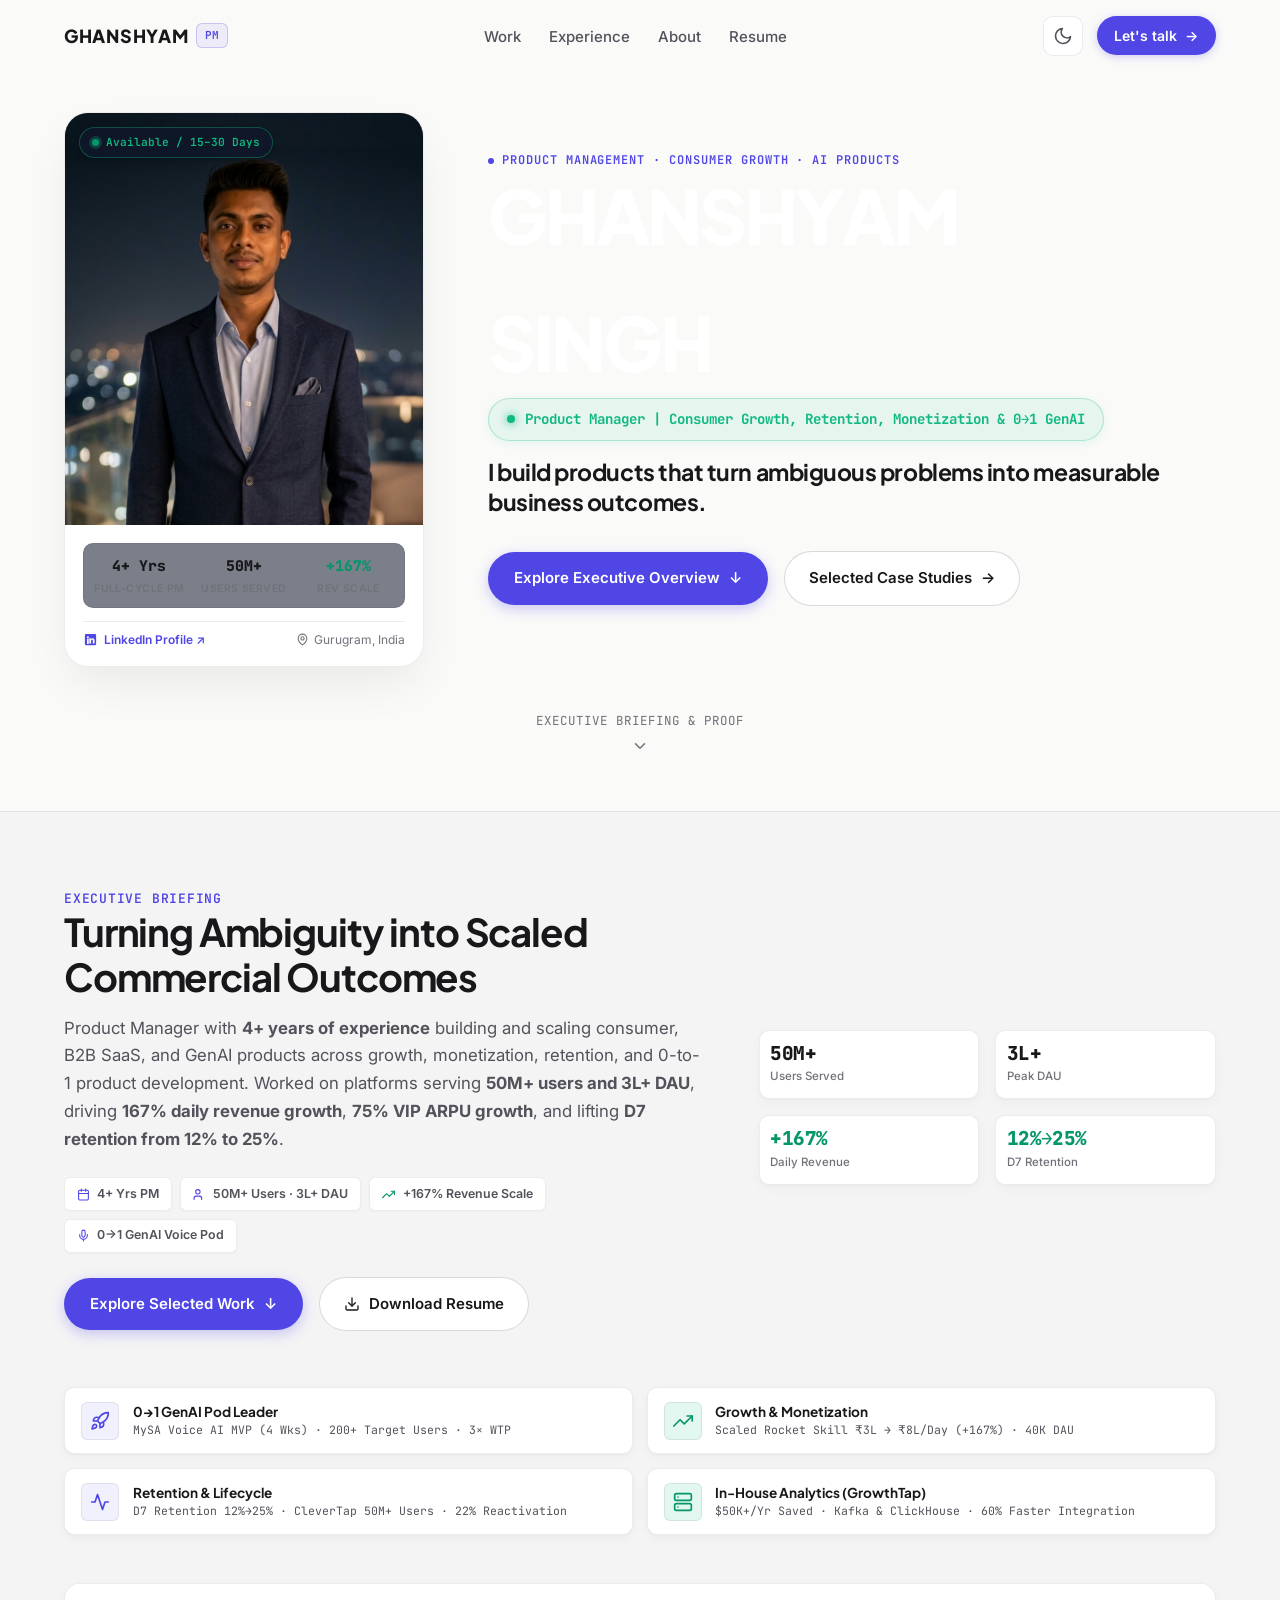
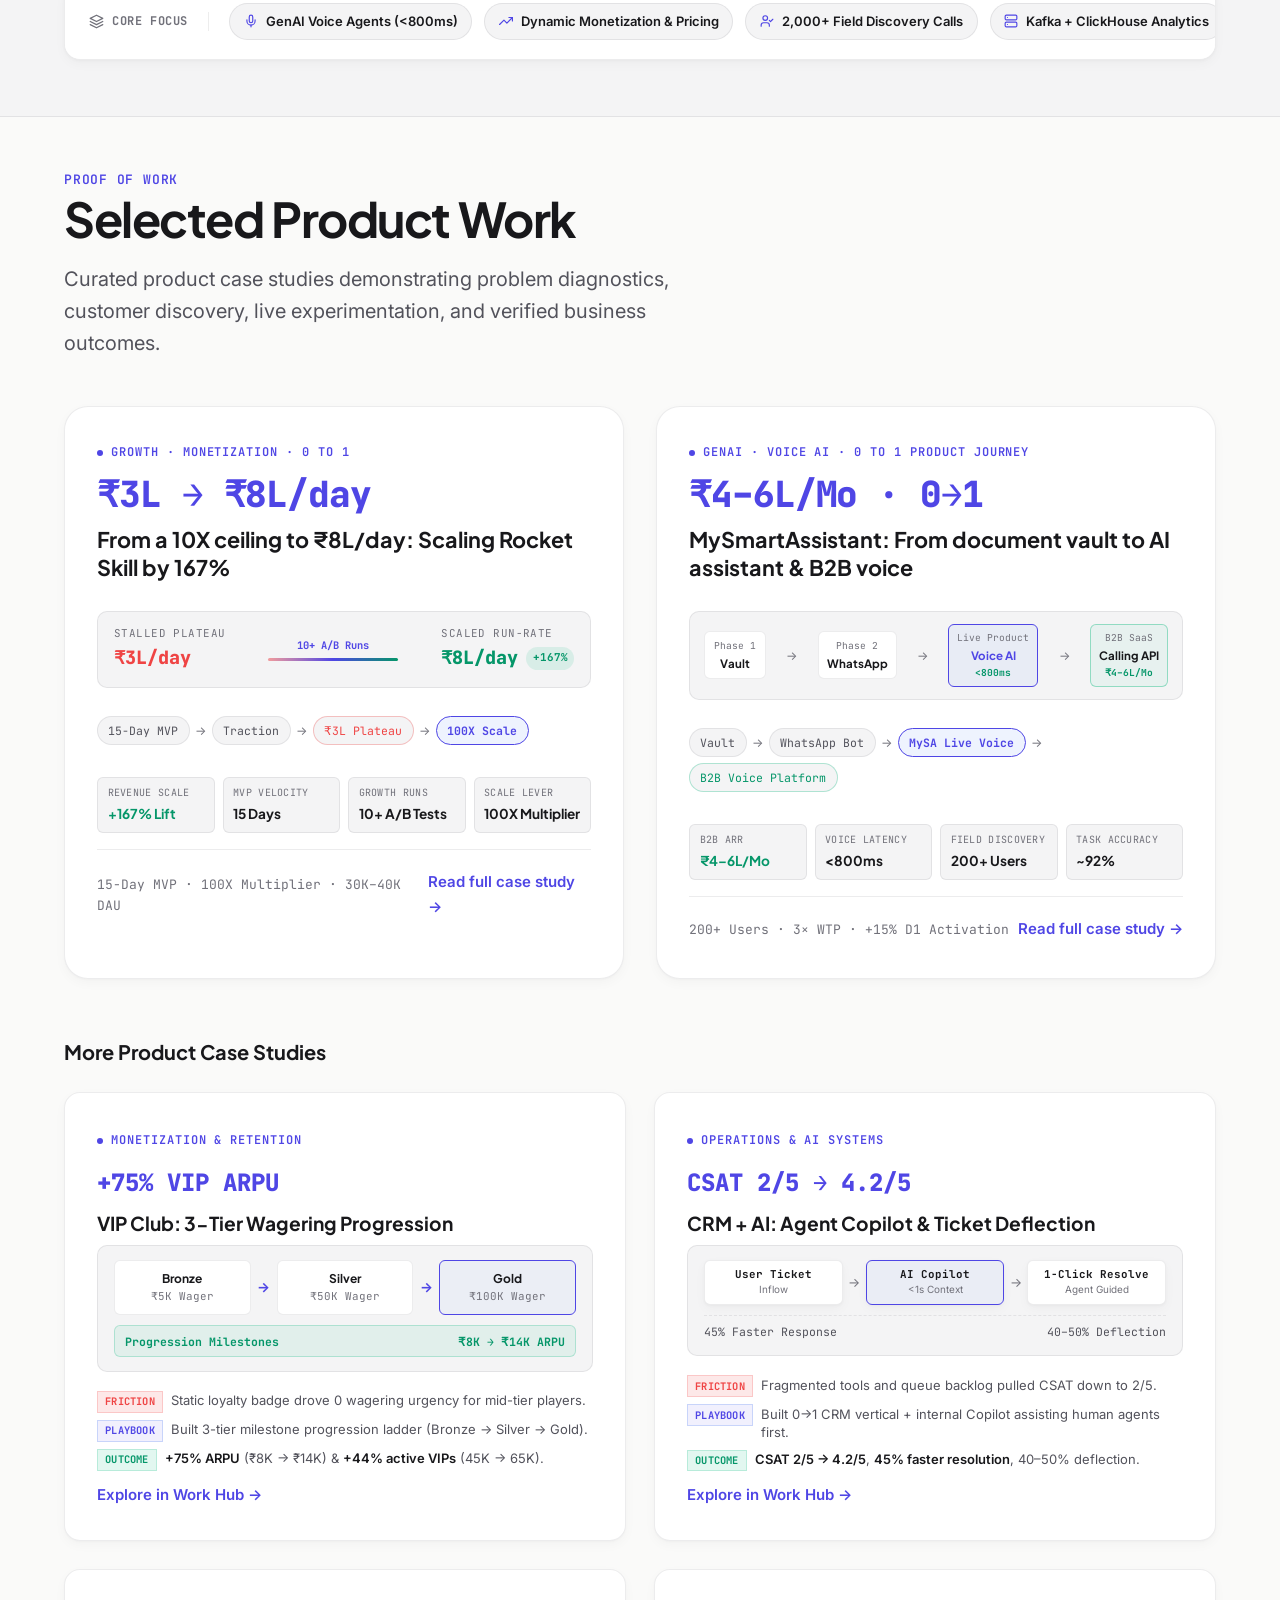
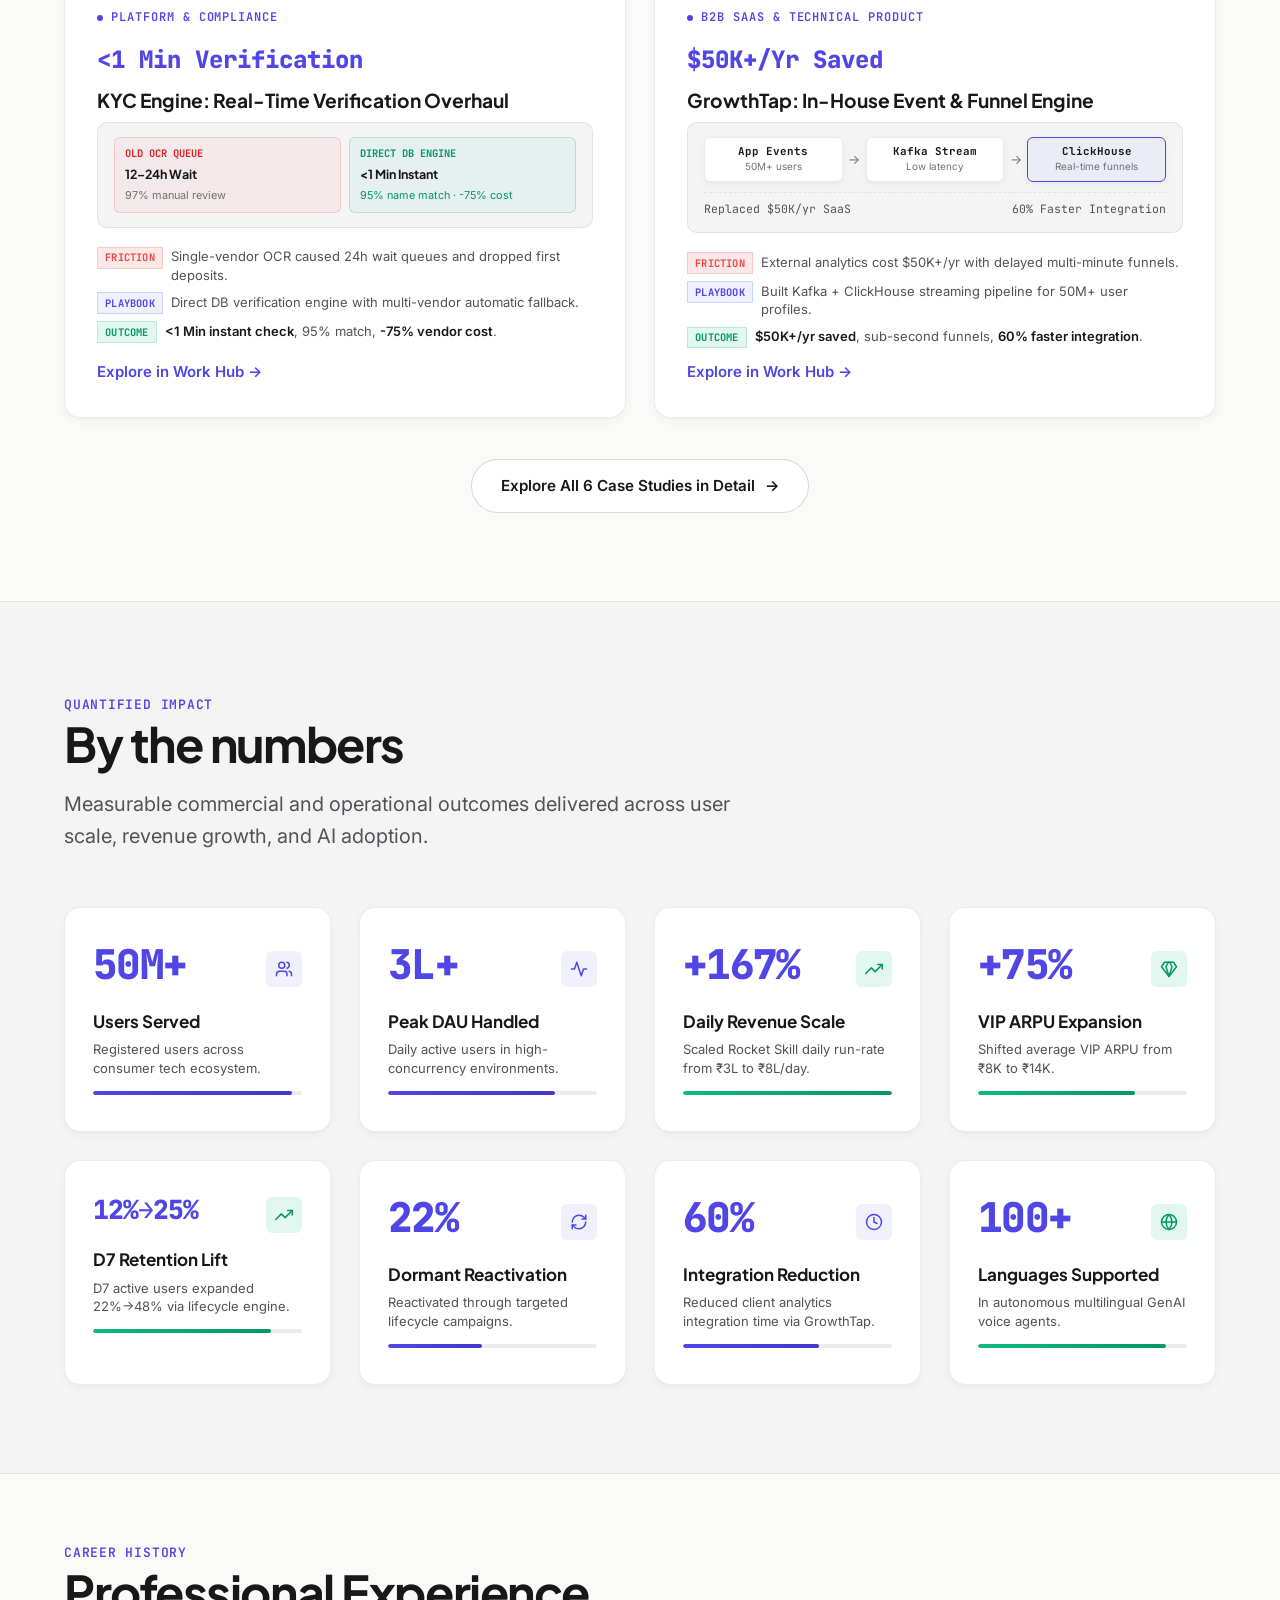
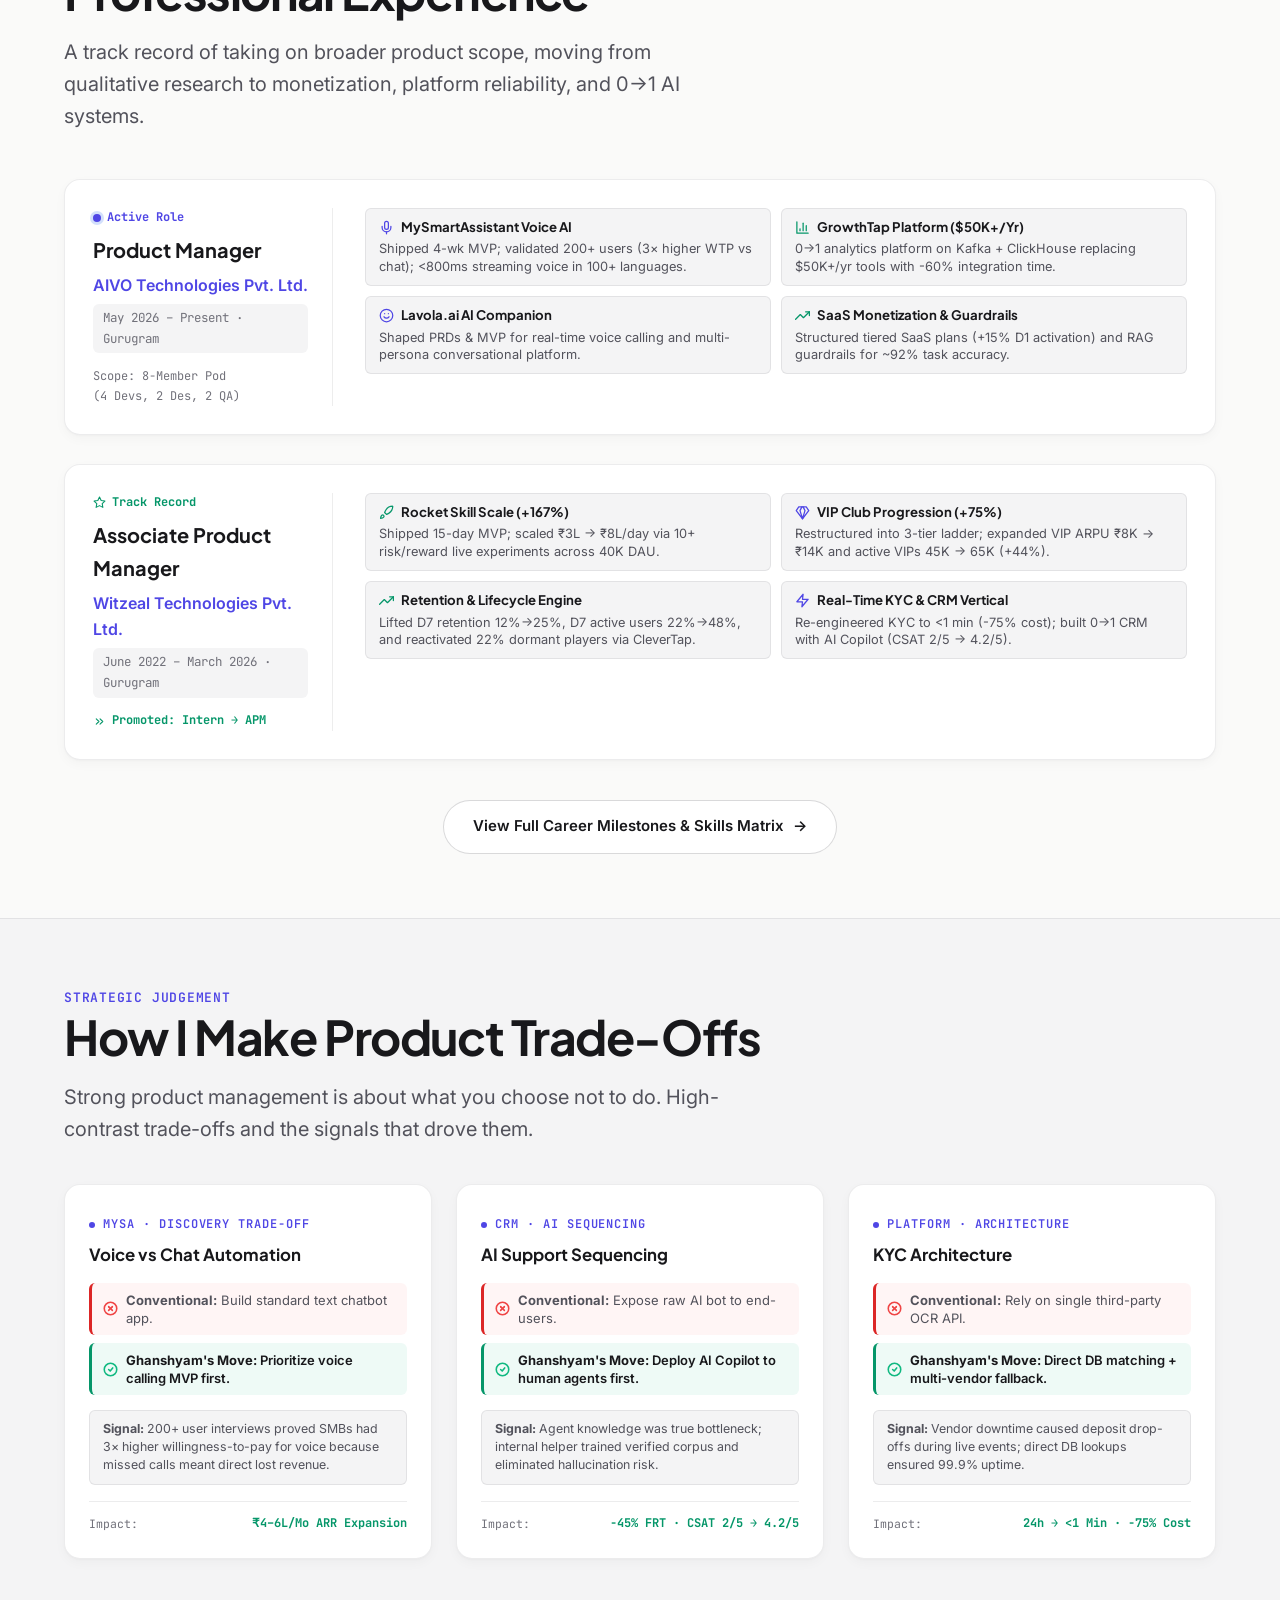
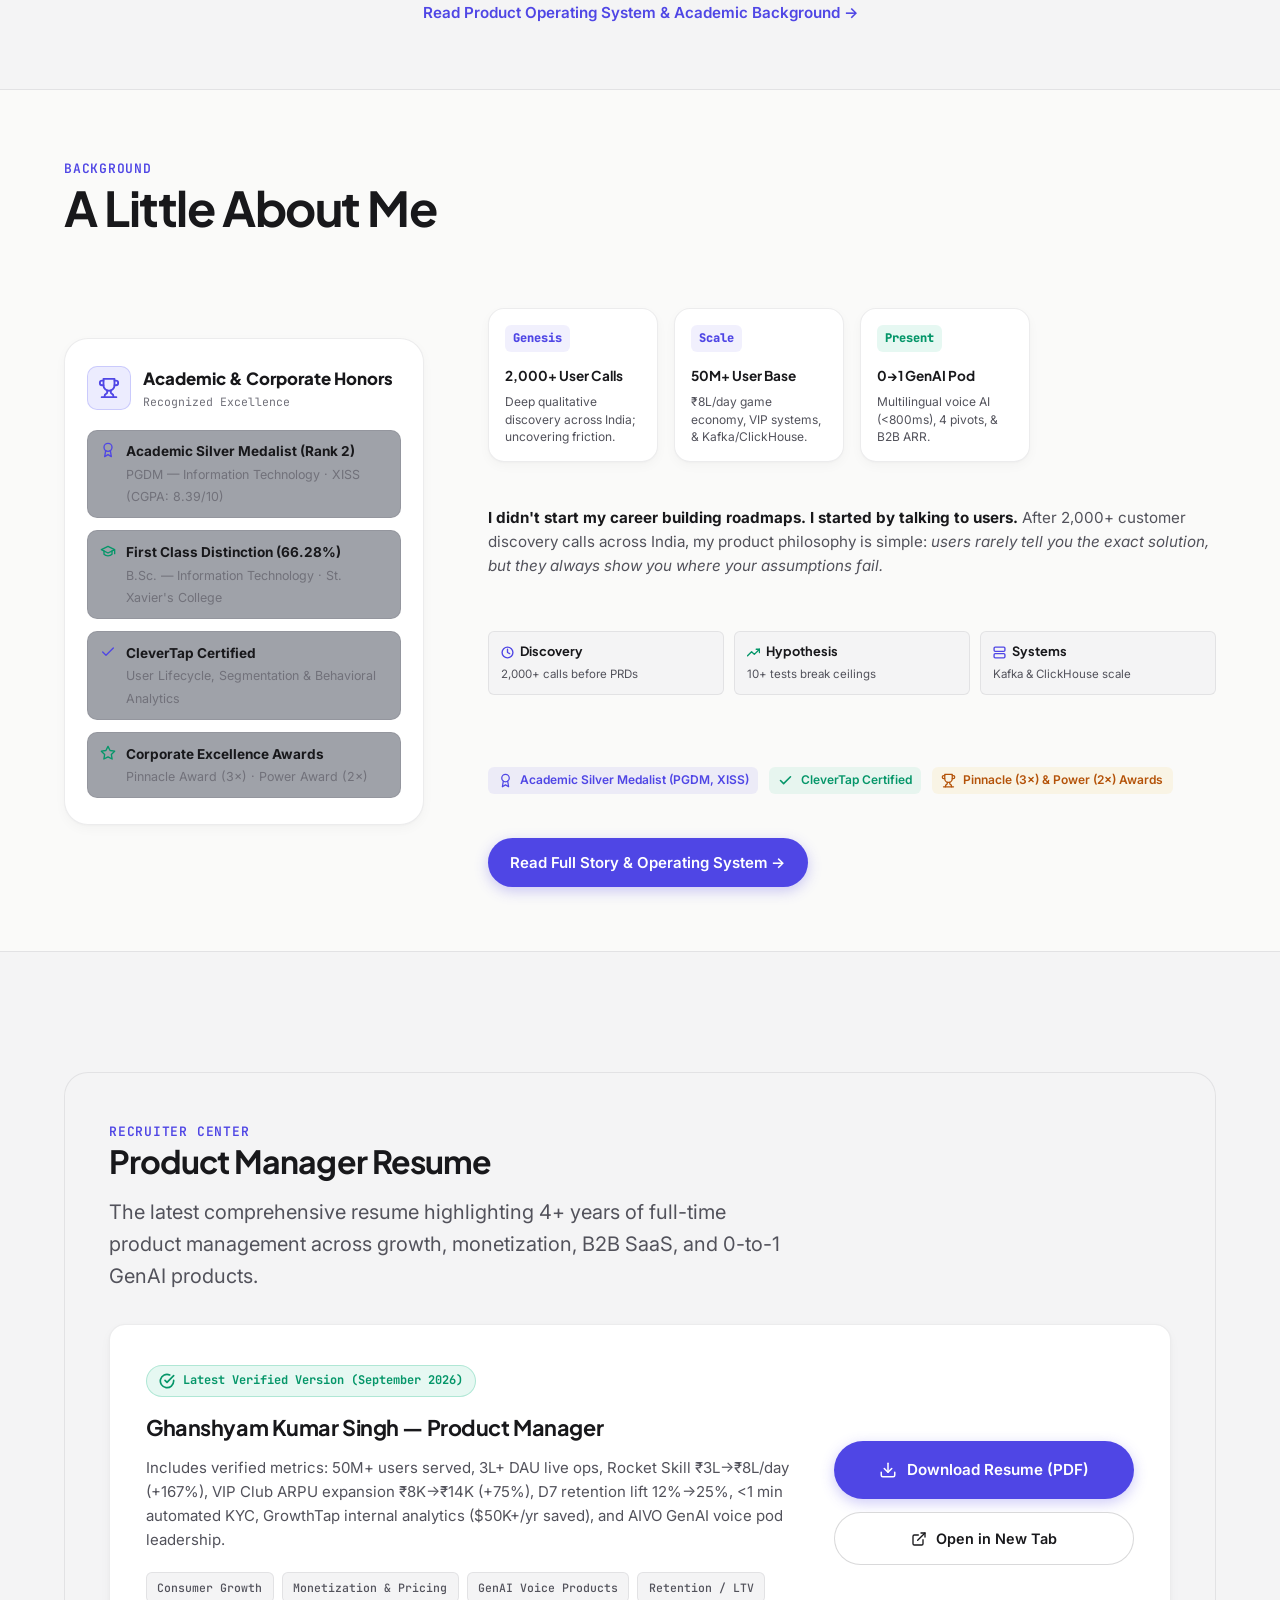
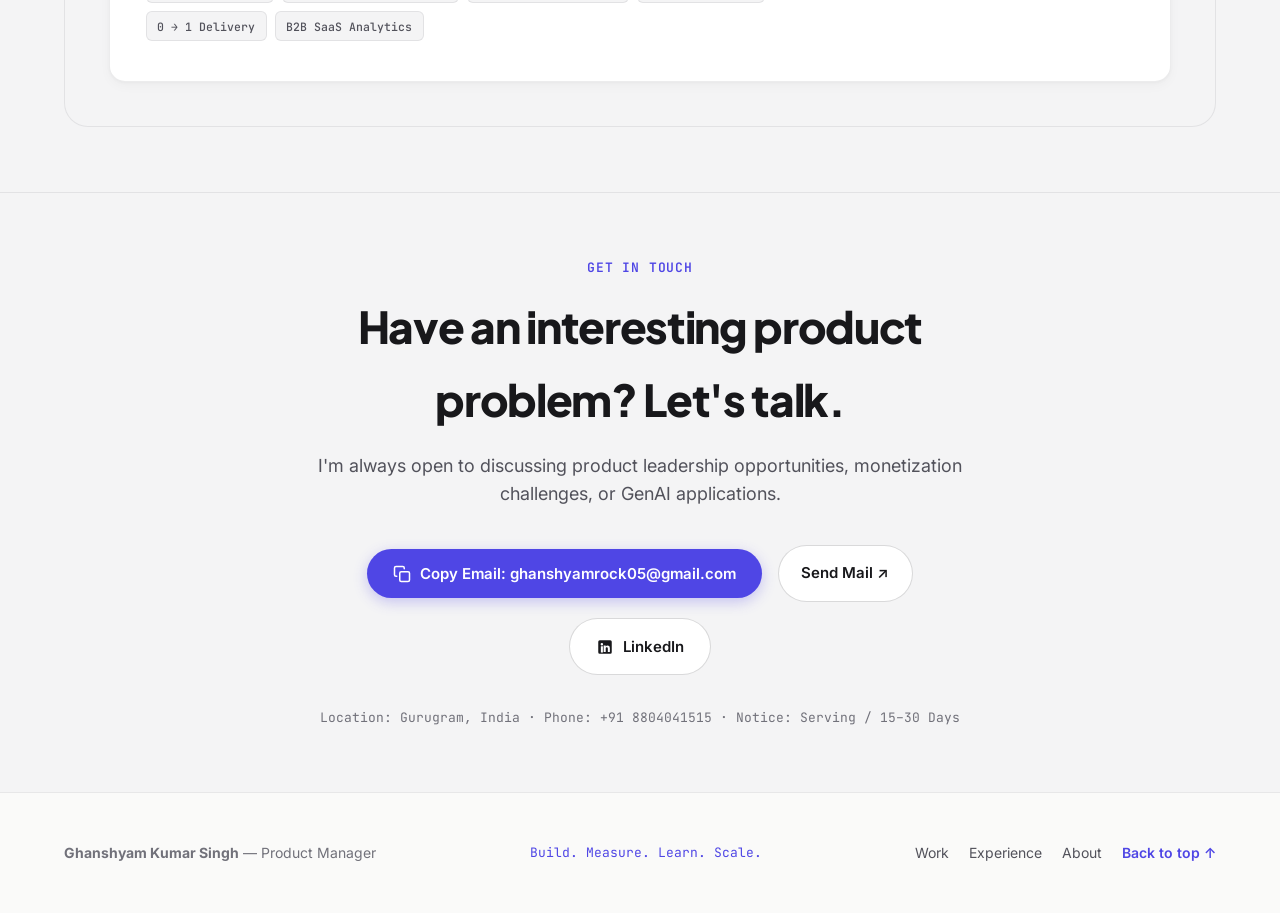
==== commit 8ce20476: "Integrate cinematic 3-row parallel animated hero with profile image on left; move executive briefing" ====
--- a/index.html
+++ b/index.html
@@ -90,13 +90,13 @@
 
   <main>
     <!-- ========================================================================
-         2. HERO SECTION (Profile Image Left · Name & Proof Right)
+         1. HERO SECTION (Visual Intro: Profile Left · 3-Row Animated Name Right)
          ======================================================================== -->
-    <section class="hero-section" id="hero">
+    <section class="hero-section hero-visual-intro" id="hero">
       <div class="container">
-        <div class="hero-grid hero-grid-profile">
+        <div class="hero-grid hero-grid-cinematic">
           
-          <!-- Hero Left Column: Image & Profile Card -->
+          <!-- LEFT SIDE: Profile Card -->
           <div class="hero-profile-col hero-waterfall d-1">
             <div class="hero-profile-card">
               <div class="hero-profile-image-box">
@@ -137,30 +137,103 @@
             </div>
           </div>
 
-          <!-- Hero Right Column: Name, Designation, Value Proposition, Bio, Scope Pills, CTAs & Proof Metrics -->
-          <div class="hero-content-col">
-            <div class="hero-waterfall d-2">
-              <span class="eyebrow" style="margin-bottom: 0.35rem; display: inline-block;">
-                PRODUCT MANAGEMENT · GROWTH · RETENTION · 0 TO 1
-              </span>
-            </div>
-
-            <h1 class="hero-name-title hero-waterfall d-2">Ghanshyam Kumar Singh</h1>
-            <div class="hero-designation hero-waterfall d-2">
-              <span>Product Manager</span>
-              <span style="color: var(--text-faint);">·</span>
-              <span>Consumer Growth, Retention, Monetization &amp; AI Products</span>
-            </div>
-
-            <h2 class="hero-subheadline hero-waterfall d-3">
+          <!-- RIGHT SIDE: 3-Row Parallel BlurText Stack + Role + Tagline -->
+          <div class="hero-content-col hero-typography-col">
+            <div class="hero-waterfall d-1">
+              <span class="eyebrow" style="margin-bottom: 0.4rem; display: inline-block;">
+                PRODUCT MANAGEMENT · CONSUMER GROWTH · AI PRODUCTS
+              </span>
+            </div>
+
+            <!-- 3-Row Parallel Animated Typography -->
+            <div class="cinematic-name-stack">
+              <!-- Row 1: GHANSHYAM (Coming from TOP) -->
+              <div class="blur-text-row" data-direction="top" aria-label="GHANSHYAM">
+                <span class="blur-char" style="--char-index: 0;">G</span>
+                <span class="blur-char" style="--char-index: 1;">H</span>
+                <span class="blur-char" style="--char-index: 2;">A</span>
+                <span class="blur-char" style="--char-index: 3;">N</span>
+                <span class="blur-char" style="--char-index: 4;">S</span>
+                <span class="blur-char" style="--char-index: 5;">H</span>
+                <span class="blur-char" style="--char-index: 6;">Y</span>
+                <span class="blur-char" style="--char-index: 7;">A</span>
+                <span class="blur-char" style="--char-index: 8;">M</span>
+              </div>
+
+              <!-- Row 2: KUMAR (Fading IN PLACE) -->
+              <div class="blur-text-row accent-row" data-direction="none" aria-label="KUMAR">
+                <span class="blur-char" style="--char-index: 0;">K</span>
+                <span class="blur-char" style="--char-index: 1;">U</span>
+                <span class="blur-char" style="--char-index: 2;">M</span>
+                <span class="blur-char" style="--char-index: 3;">A</span>
+                <span class="blur-char" style="--char-index: 4;">R</span>
+              </div>
+
+              <!-- Row 3: SINGH (Coming from BOTTOM) -->
+              <div class="blur-text-row" data-direction="bottom" aria-label="SINGH">
+                <span class="blur-char" style="--char-index: 0;">S</span>
+                <span class="blur-char" style="--char-index: 1;">I</span>
+                <span class="blur-char" style="--char-index: 2;">N</span>
+                <span class="blur-char" style="--char-index: 3;">G</span>
+                <span class="blur-char" style="--char-index: 4;">H</span>
+              </div>
+            </div>
+
+            <!-- Role Banner Directly Below Name -->
+            <div class="hero-role-badge hero-waterfall d-2">
+              <span class="role-badge-dot"></span>
+              <span>Product Manager | Consumer Growth, Retention, Monetization &amp; 0→1 GenAI</span>
+            </div>
+
+            <!-- Strategic Tagline -->
+            <h2 class="hero-subheadline hero-waterfall d-3" style="max-width: 680px; margin-top: 1rem; font-size: clamp(1.15rem, 1.8vw, 1.45rem);">
               I build products that turn ambiguous problems into measurable business outcomes.
             </h2>
 
-            <p class="hero-copy hero-waterfall d-3" style="margin-bottom: 1.25rem;">
+            <!-- Fast Action Row -->
+            <div class="hero-actions hero-waterfall d-4" style="margin-top: 1.25rem;">
+              <a href="#executive-overview" class="btn-primary">
+                <span>Explore Executive Overview</span>
+                <span aria-hidden="true">↓</span>
+              </a>
+              <a href="#work" class="btn-secondary">
+                <span>Selected Case Studies</span>
+                <span aria-hidden="true">→</span>
+              </a>
+            </div>
+
+          </div>
+
+        </div>
+
+        <!-- Scroll Indicator to Section 2 -->
+        <div class="hero-scroll-cue">
+          <a href="#executive-overview" class="scroll-cue-link" aria-label="Scroll to Executive Overview">
+            <span>Executive Briefing &amp; Proof</span>
+            <svg width="18" height="18" viewBox="0 0 24 24" fill="none" stroke="currentColor" stroke-width="2" stroke-linecap="round" stroke-linejoin="round" class="bounce-svg"><polyline points="6 9 12 15 18 9"></polyline></svg>
+          </a>
+        </div>
+
+      </div>
+    </section>
+
+    <!-- ========================================================================
+         2. EXECUTIVE OVERVIEW & PROOF CONSOLE (Second Section)
+         ======================================================================== -->
+    <section class="overview-section" id="executive-overview" style="padding: 4.5rem 0 3.5rem; background-color: var(--bg-secondary); border-top: 1px solid var(--border); border-bottom: 1px solid var(--border);">
+      <div class="container">
+        
+        <div class="overview-header-grid">
+          <div class="reveal">
+            <span class="section-tag">Executive Briefing</span>
+            <h2 class="section-title" style="font-size: clamp(1.8rem, 3vw, 2.5rem);">
+              Turning Ambiguity into Scaled Commercial Outcomes
+            </h2>
+            <p class="section-subtitle" style="max-width: 760px; margin-top: 0.75rem; font-size: 1.05rem; line-height: 1.65;">
               Product Manager with <strong>4+ years of experience</strong> building and scaling consumer, B2B SaaS, and GenAI products across growth, monetization, retention, and 0-to-1 product development. Worked on platforms serving <strong>50M+ users and 3L+ DAU</strong>, driving <strong>167% daily revenue growth</strong>, <strong>75% VIP ARPU growth</strong>, and lifting <strong>D7 retention from 12% to 25%</strong>.
             </p>
 
-            <div class="hero-pm-pills hero-waterfall d-3" style="margin-bottom: 1.5rem;">
+            <div class="hero-pm-pills" style="margin: 1.5rem 0;">
               <span class="hero-pm-pill">
                 <svg width="13" height="13" viewBox="0 0 24 24" fill="none" stroke="currentColor" stroke-width="2" stroke-linecap="round" stroke-linejoin="round"><rect width="18" height="18" x="3" y="4" rx="2" ry="2"></rect><line x1="16" y1="2" x2="16" y2="6"></line><line x1="8" y1="2" x2="8" y2="6"></line><line x1="3" y1="10" x2="21" y2="10"></line></svg>
                 4+ Yrs PM
@@ -179,7 +252,7 @@
               </span>
             </div>
 
-            <div class="hero-actions hero-waterfall d-4" style="margin-bottom: 0.5rem;">
+            <div class="hero-actions" style="margin-bottom: 0;">
               <a href="#work" class="btn-primary">
                 <span>Explore Selected Work</span>
                 <span aria-hidden="true">↓</span>
@@ -189,32 +262,30 @@
                 <span>Download Resume</span>
               </a>
             </div>
-
-            <!-- Hero Proof Metric Strip -->
-            <div class="hero-proof-strip hero-waterfall d-5">
-              <div class="hero-proof-stat">
-                <span class="proof-num" data-count-to="50" data-suffix="M+">50M+</span>
-                <span class="proof-label">Users Served</span>
-              </div>
-              <div class="hero-proof-stat">
-                <span class="proof-num" data-count-to="3" data-suffix="L+">3L+</span>
-                <span class="proof-label">Peak DAU</span>
-              </div>
-              <div class="hero-proof-stat">
-                <span class="proof-num emerald" data-count-to="167" data-prefix="+" data-suffix="%">+167%</span>
-                <span class="proof-label">Daily Revenue</span>
-              </div>
-              <div class="hero-proof-stat">
-                <span class="proof-num emerald">12%→25%</span>
-                <span class="proof-label">D7 Retention</span>
-              </div>
-            </div>
-
-          </div>
-
-        </div>
-
-        <!-- Quick Impact Telemetry Console (Full-Width Row in Hero) -->
+          </div>
+
+          <!-- Proof Metrics Grid -->
+          <div class="overview-metrics-grid reveal" data-delay="100">
+            <div class="hero-proof-stat">
+              <span class="proof-num" data-count-to="50" data-suffix="M+">50M+</span>
+              <span class="proof-label">Users Served</span>
+            </div>
+            <div class="hero-proof-stat">
+              <span class="proof-num" data-count-to="3" data-suffix="L+">3L+</span>
+              <span class="proof-label">Peak DAU</span>
+            </div>
+            <div class="hero-proof-stat">
+              <span class="proof-num emerald" data-count-to="167" data-prefix="+" data-suffix="%">+167%</span>
+              <span class="proof-label">Daily Revenue</span>
+            </div>
+            <div class="hero-proof-stat">
+              <span class="proof-num emerald">12%→25%</span>
+              <span class="proof-label">D7 Retention</span>
+            </div>
+          </div>
+        </div>
+
+        <!-- Quick Impact Telemetry Console -->
         <div class="hero-impact-console" style="margin-top: 3.5rem;">
           <div class="impact-console-item">
             <span class="impact-console-icon">
--- a/styles.css
+++ b/styles.css
@@ -4747,3 +4747,197 @@
   color: var(--text-muted);
   font-weight: 500;
 }
+
+
+/* --------------------------------------------------------------------------
+   CINEMATIC 3-ROW BLURTEXT HERO & EXECUTIVE OVERVIEW SECTION
+   -------------------------------------------------------------------------- */
+.hero-visual-intro {
+  padding-top: calc(var(--header-height) + 2.5rem);
+  padding-bottom: 3.5rem;
+  min-height: calc(92vh - var(--header-height));
+  display: flex;
+  flex-direction: column;
+  justify-content: center;
+  position: relative;
+}
+
+.hero-grid-cinematic {
+  display: grid;
+  grid-template-columns: 360px 1fr;
+  gap: 4rem;
+  align-items: center;
+  width: 100%;
+}
+
+@media (max-width: 1100px) {
+  .hero-grid-cinematic {
+    grid-template-columns: 320px 1fr;
+    gap: 3rem;
+  }
+}
+
+@media (max-width: 900px) {
+  .hero-grid-cinematic {
+    grid-template-columns: 1fr;
+    gap: 2.5rem;
+    text-align: center;
+  }
+  .hero-typography-col {
+    align-items: center !important;
+  }
+  .cinematic-name-stack {
+    align-items: center;
+  }
+  .blur-text-row {
+    justify-content: center;
+  }
+}
+
+/* 3-Row Parallel BlurText Stack */
+.cinematic-name-stack {
+  display: flex;
+  flex-direction: column;
+  gap: 0;
+  margin: 0.35rem 0 0.75rem;
+  line-height: 0.86;
+  user-select: none;
+}
+
+.blur-text-row {
+  display: flex;
+  flex-wrap: nowrap;
+  line-height: 0.86;
+  font-family: var(--font-display);
+  font-size: clamp(2.6rem, 5.8vw, 6.2rem);
+  font-weight: 900;
+  letter-spacing: -0.04em;
+  color: #FFFFFF;
+}
+
+.blur-text-row.accent-row {
+  color: var(--accent);
+  background: linear-gradient(135deg, #818cf8 0%, #6366f1 50%, #4f46e5 100%);
+  -webkit-background-clip: text;
+  -webkit-text-fill-color: transparent;
+}
+
+.blur-char {
+  display: inline-block;
+  opacity: 0;
+  filter: blur(14px);
+  will-change: transform, opacity, filter;
+  transition: opacity 0.65s cubic-bezier(0.16, 1, 0.3, 1),
+              transform 0.65s cubic-bezier(0.16, 1, 0.3, 1),
+              filter 0.65s cubic-bezier(0.16, 1, 0.3, 1);
+  transition-delay: calc(var(--char-index) * 35ms);
+}
+
+/* Row 1: Coming from TOP */
+.blur-text-row[data-direction="top"] .blur-char {
+  transform: translateY(-32px);
+}
+
+/* Row 2: Fading IN PLACE */
+.blur-text-row[data-direction="none"] .blur-char {
+  transform: translateY(0);
+}
+
+/* Row 3: Coming from BOTTOM */
+.blur-text-row[data-direction="bottom"] .blur-char {
+  transform: translateY(32px);
+}
+
+/* When In-View / Animated */
+.blur-text-row.is-in-view .blur-char,
+body.loaded .blur-text-row .blur-char {
+  opacity: 1 !important;
+  filter: blur(0px) !important;
+  transform: translateY(0) !important;
+}
+
+/* Role Badge */
+.hero-role-badge {
+  display: inline-flex;
+  align-items: center;
+  gap: 0.65rem;
+  padding: 0.55rem 1.1rem;
+  border-radius: var(--radius-full);
+  background: rgba(16, 185, 129, 0.08);
+  border: 1px solid rgba(16, 185, 129, 0.28);
+  color: #10b981;
+  font-family: var(--font-mono);
+  font-size: clamp(0.78rem, 1.1vw, 0.92rem);
+  font-weight: 700;
+  margin-top: 0.75rem;
+  box-shadow: 0 2px 10px rgba(16, 185, 129, 0.1);
+}
+
+.role-badge-dot {
+  width: 8px;
+  height: 8px;
+  border-radius: 50%;
+  background-color: #10b981;
+  box-shadow: 0 0 10px #10b981;
+}
+
+/* Scroll Cue Link */
+.hero-scroll-cue {
+  margin-top: 2.75rem;
+  display: flex;
+  justify-content: center;
+}
+
+.scroll-cue-link {
+  display: inline-flex;
+  flex-direction: column;
+  align-items: center;
+  gap: 0.35rem;
+  font-family: var(--font-mono);
+  font-size: 0.78rem;
+  color: var(--text-muted);
+  text-transform: uppercase;
+  letter-spacing: 0.08em;
+  transition: color var(--duration-fast) var(--ease-smooth);
+}
+
+.scroll-cue-link:hover {
+  color: var(--accent);
+}
+
+.bounce-svg {
+  animation: bounceDown 2s infinite;
+}
+
+@keyframes bounceDown {
+  0%, 20%, 50%, 80%, 100% {
+    transform: translateY(0);
+  }
+  40% {
+    transform: translateY(6px);
+  }
+  60% {
+    transform: translateY(3px);
+  }
+}
+
+/* Section 2: Executive Overview Grid */
+.overview-header-grid {
+  display: grid;
+  grid-template-columns: 1.4fr 1fr;
+  gap: 3.5rem;
+  align-items: center;
+}
+
+.overview-metrics-grid {
+  display: grid;
+  grid-template-columns: repeat(2, 1fr);
+  gap: 1rem;
+}
+
+@media (max-width: 980px) {
+  .overview-header-grid {
+    grid-template-columns: 1fr;
+    gap: 2.5rem;
+  }
+}
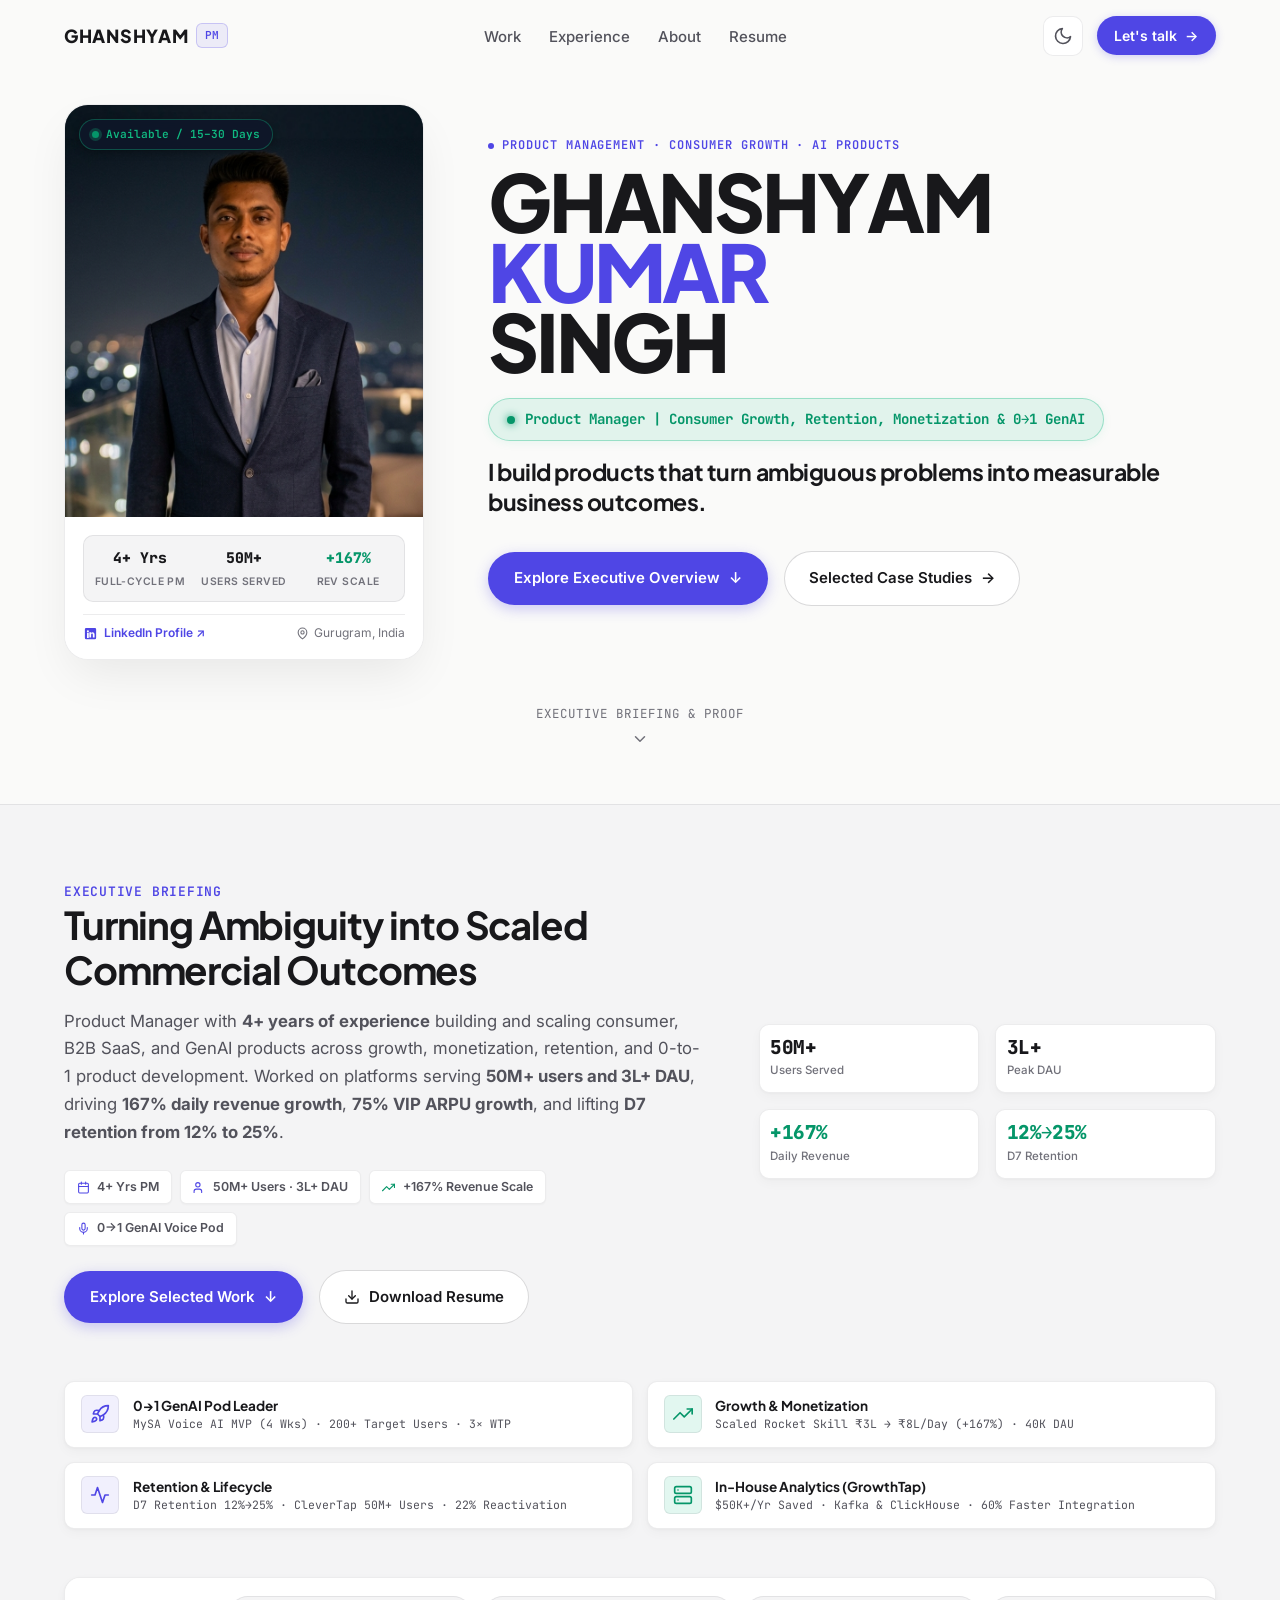
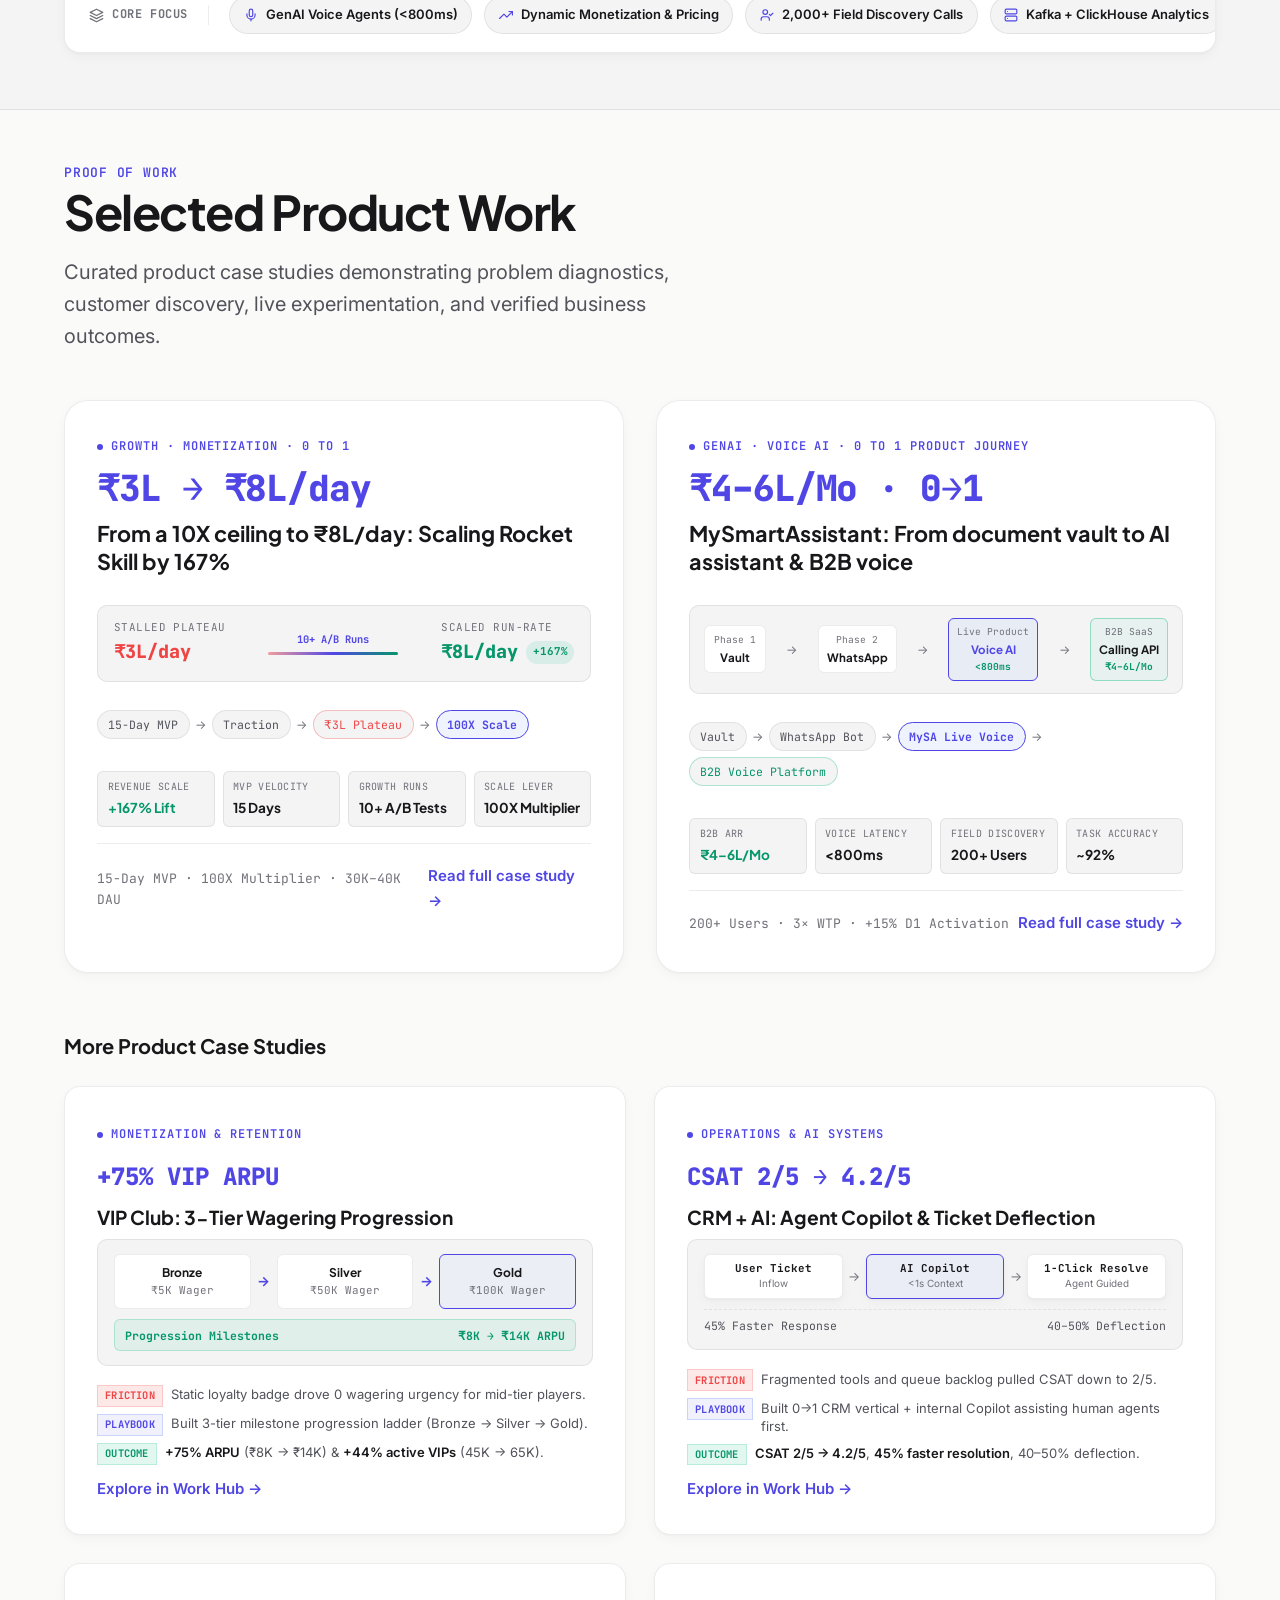
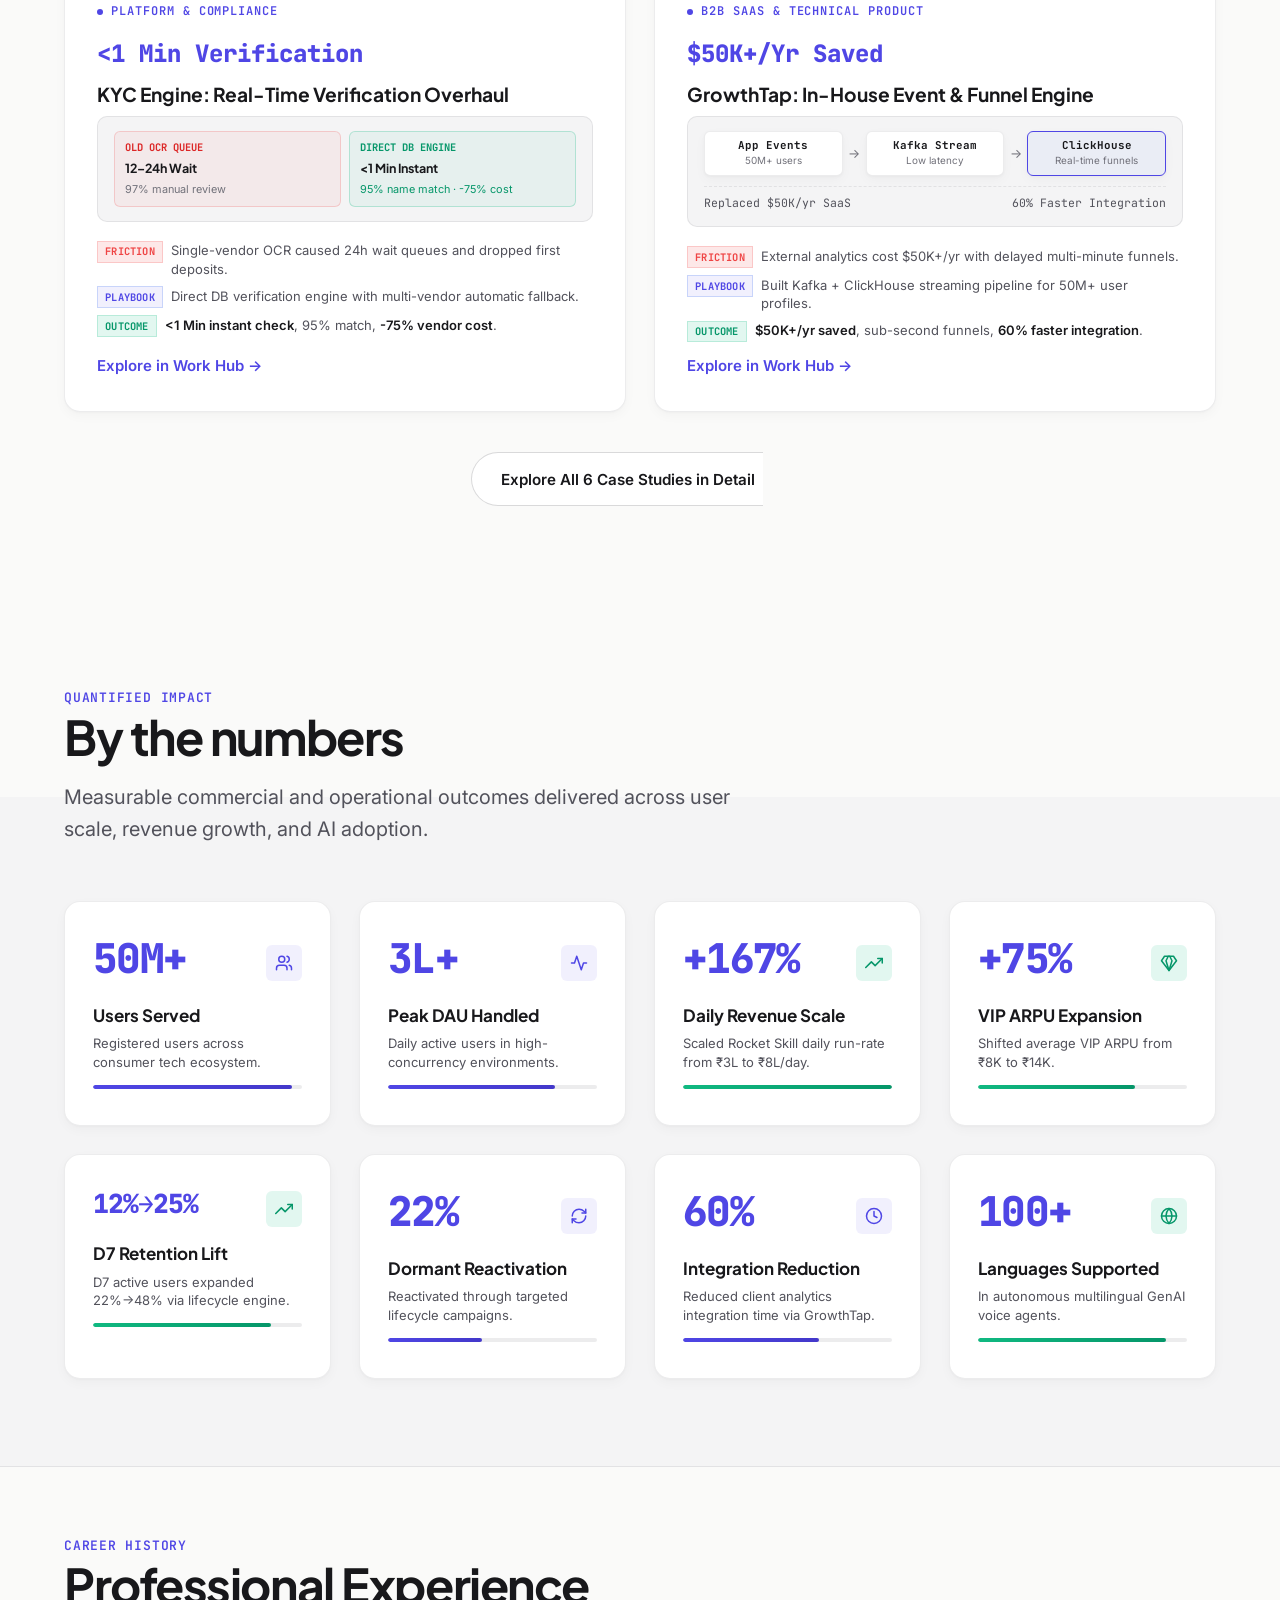
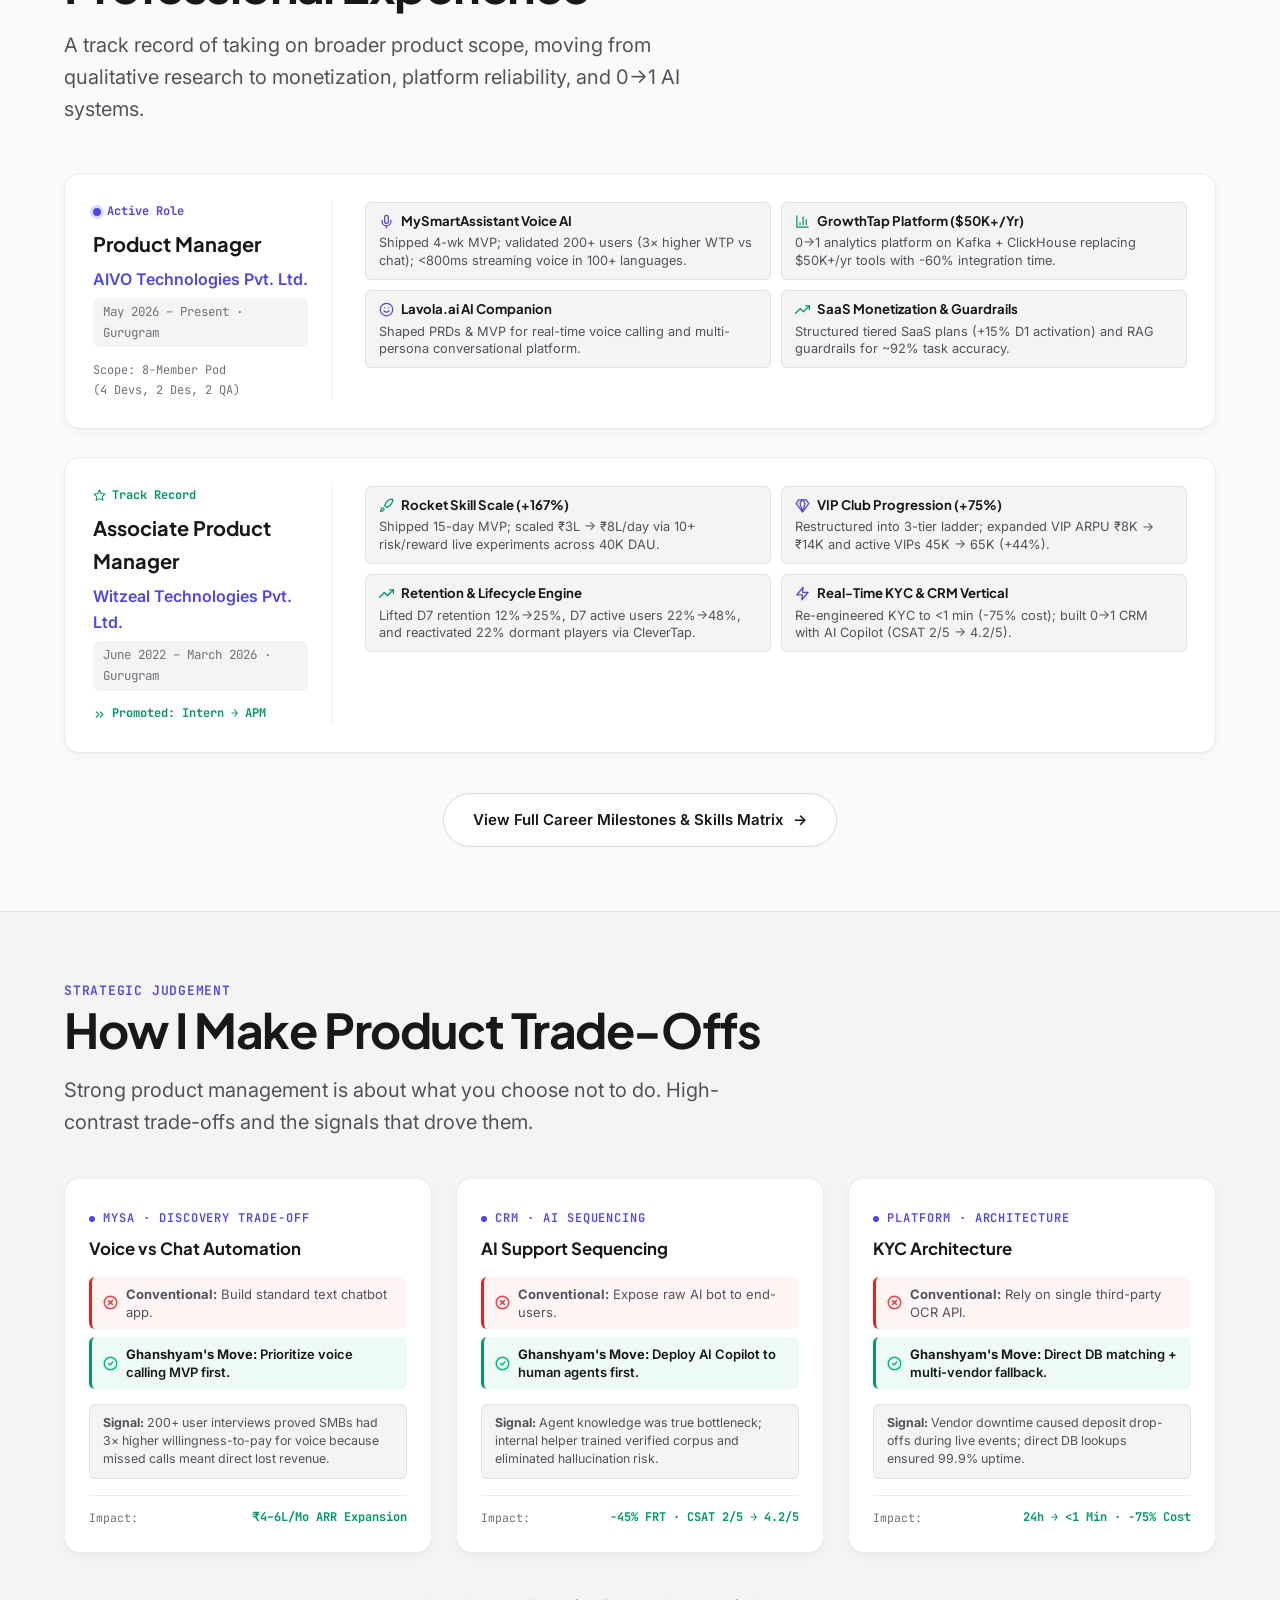
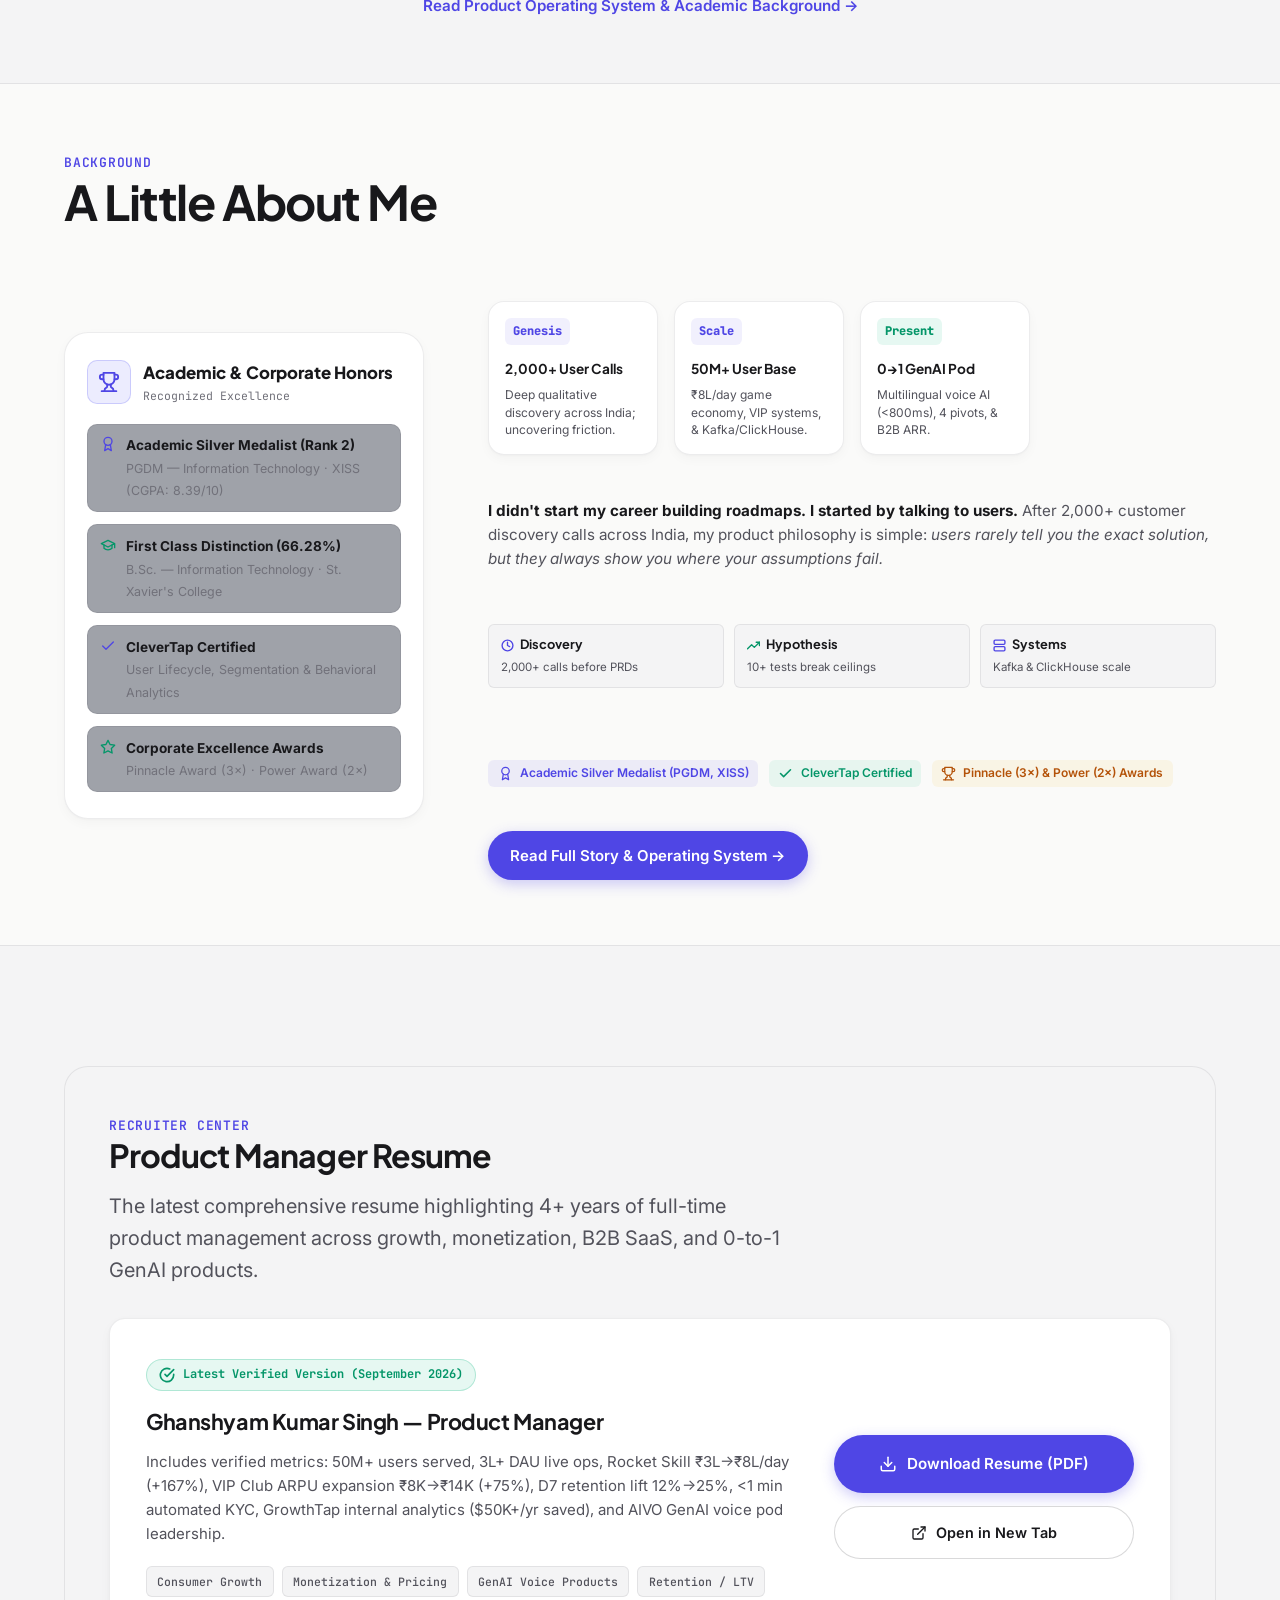
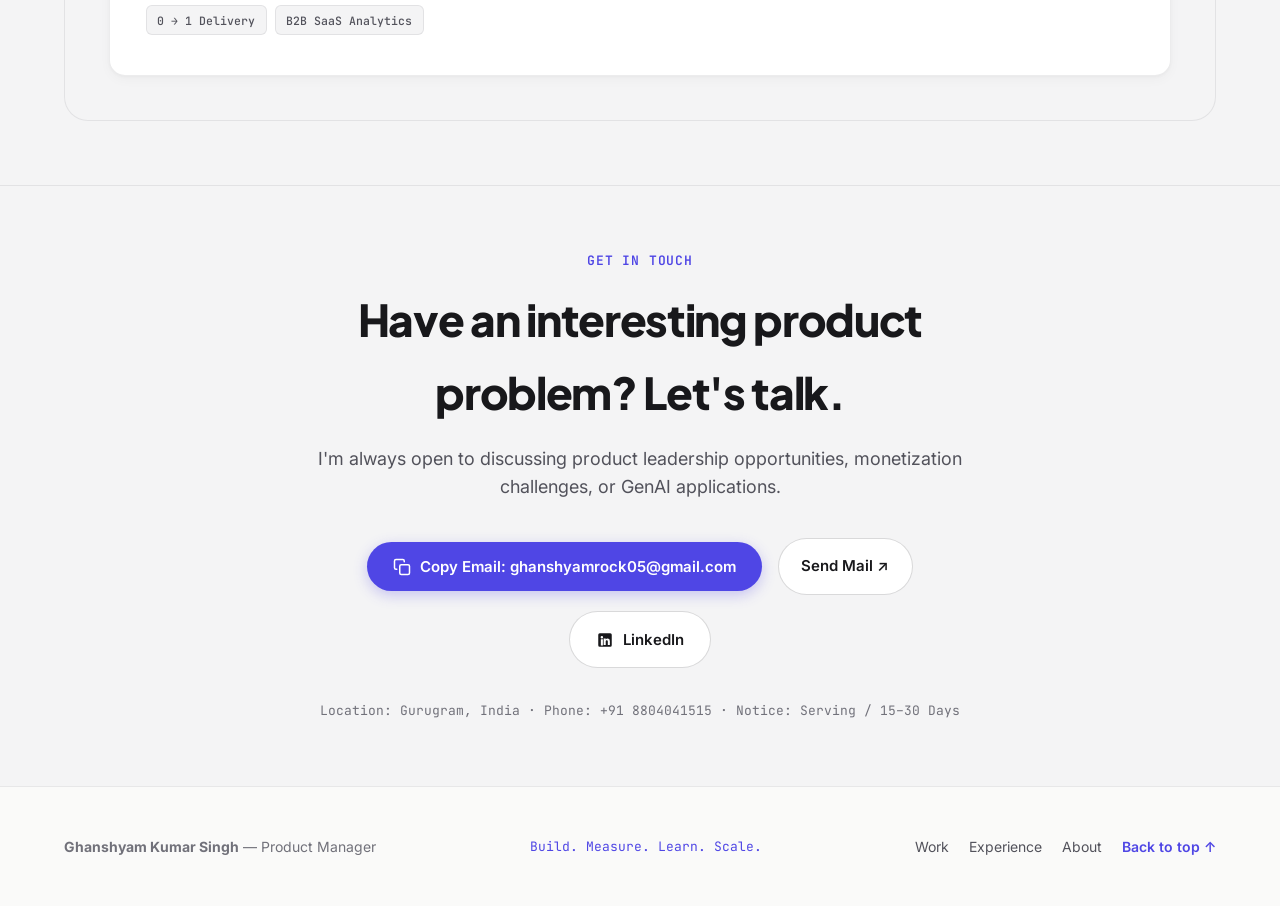
==== commit 464aa8d2: "Fix hero typography visibility in light/dark mode and use pure CSS keyframe animations" ====
--- a/index.html
+++ b/index.html
@@ -137,9 +137,9 @@
             </div>
           </div>
 
-          <!-- RIGHT SIDE: 3-Row Parallel BlurText Stack + Role + Tagline -->
+          <!-- RIGHT SIDE: 3-Row Parallel Animated Typography + Role + Tagline -->
           <div class="hero-content-col hero-typography-col">
-            <div class="hero-waterfall d-1">
+            <div>
               <span class="eyebrow" style="margin-bottom: 0.4rem; display: inline-block;">
                 PRODUCT MANAGEMENT · CONSUMER GROWTH · AI PRODUCTS
               </span>
@@ -147,7 +147,7 @@
 
             <!-- 3-Row Parallel Animated Typography -->
             <div class="cinematic-name-stack">
-              <!-- Row 1: GHANSHYAM (Coming from TOP) -->
+              <!-- Row 1: GHANSHYAM (Coming from TOP in parallel) -->
               <div class="blur-text-row" data-direction="top" aria-label="GHANSHYAM">
                 <span class="blur-char" style="--char-index: 0;">G</span>
                 <span class="blur-char" style="--char-index: 1;">H</span>
@@ -160,7 +160,7 @@
                 <span class="blur-char" style="--char-index: 8;">M</span>
               </div>
 
-              <!-- Row 2: KUMAR (Fading IN PLACE) -->
+              <!-- Row 2: KUMAR (Fading IN PLACE in parallel) -->
               <div class="blur-text-row accent-row" data-direction="none" aria-label="KUMAR">
                 <span class="blur-char" style="--char-index: 0;">K</span>
                 <span class="blur-char" style="--char-index: 1;">U</span>
@@ -169,7 +169,7 @@
                 <span class="blur-char" style="--char-index: 4;">R</span>
               </div>
 
-              <!-- Row 3: SINGH (Coming from BOTTOM) -->
+              <!-- Row 3: SINGH (Coming from BOTTOM in parallel) -->
               <div class="blur-text-row" data-direction="bottom" aria-label="SINGH">
                 <span class="blur-char" style="--char-index: 0;">S</span>
                 <span class="blur-char" style="--char-index: 1;">I</span>
@@ -180,18 +180,18 @@
             </div>
 
             <!-- Role Banner Directly Below Name -->
-            <div class="hero-role-badge hero-waterfall d-2">
+            <div class="hero-role-badge">
               <span class="role-badge-dot"></span>
               <span>Product Manager | Consumer Growth, Retention, Monetization &amp; 0→1 GenAI</span>
             </div>
 
             <!-- Strategic Tagline -->
-            <h2 class="hero-subheadline hero-waterfall d-3" style="max-width: 680px; margin-top: 1rem; font-size: clamp(1.15rem, 1.8vw, 1.45rem);">
+            <h2 class="hero-subheadline hero-subheadline-anim" style="max-width: 680px; margin-top: 1rem; font-size: clamp(1.15rem, 1.8vw, 1.45rem);">
               I build products that turn ambiguous problems into measurable business outcomes.
             </h2>
 
             <!-- Fast Action Row -->
-            <div class="hero-actions hero-waterfall d-4" style="margin-top: 1.25rem;">
+            <div class="hero-actions hero-actions-anim" style="margin-top: 1.25rem;">
               <a href="#executive-overview" class="btn-primary">
                 <span>Explore Executive Overview</span>
                 <span aria-hidden="true">↓</span>
--- a/styles.css
+++ b/styles.css
@@ -4748,14 +4748,65 @@
   font-weight: 500;
 }
 
-
 /* --------------------------------------------------------------------------
-   CINEMATIC 3-ROW BLURTEXT HERO & EXECUTIVE OVERVIEW SECTION
+   PURE HTML + CSS CINEMATIC 3-ROW HERO & OVERVIEW
+   100% GPU-Accelerated CSS Keyframes (Zero JS Dependency)
    -------------------------------------------------------------------------- */
+
+@keyframes blurSlideFromTop {
+  0% {
+    opacity: 0;
+    filter: blur(14px);
+    transform: translateY(-36px);
+  }
+  100% {
+    opacity: 1;
+    filter: blur(0px);
+    transform: translateY(0);
+  }
+}
+
+@keyframes blurFadeInPlace {
+  0% {
+    opacity: 0;
+    filter: blur(16px);
+    transform: scale(0.95);
+  }
+  100% {
+    opacity: 1;
+    filter: blur(0px);
+    transform: scale(1);
+  }
+}
+
+@keyframes blurSlideFromBottom {
+  0% {
+    opacity: 0;
+    filter: blur(14px);
+    transform: translateY(36px);
+  }
+  100% {
+    opacity: 1;
+    filter: blur(0px);
+    transform: translateY(0);
+  }
+}
+
+@keyframes heroElementFadeUp {
+  0% {
+    opacity: 0;
+    transform: translateY(16px);
+  }
+  100% {
+    opacity: 1;
+    transform: translateY(0);
+  }
+}
+
 .hero-visual-intro {
-  padding-top: calc(var(--header-height) + 2.5rem);
+  padding-top: calc(var(--header-height) + 2rem);
   padding-bottom: 3.5rem;
-  min-height: calc(92vh - var(--header-height));
+  min-height: calc(88vh - var(--header-height));
   display: flex;
   flex-direction: column;
   justify-content: center;
@@ -4794,91 +4845,251 @@
   }
 }
 
-/* 3-Row Parallel BlurText Stack */
+/* Left Profile Card */
+.hero-profile-col {
+  display: flex;
+  flex-direction: column;
+  width: 100%;
+  max-width: 360px;
+  animation: heroElementFadeUp 0.7s cubic-bezier(0.16, 1, 0.3, 1) both;
+  animation-delay: 0.1s;
+}
+
+.hero-profile-card {
+  width: 100%;
+  background-color: var(--bg-surface);
+  border: 1px solid var(--border);
+  border-radius: var(--radius-xl);
+  overflow: hidden;
+  box-shadow: var(--card-shadow-elevated);
+  transition: transform var(--duration-medium) var(--ease-smooth),
+              box-shadow var(--duration-medium) var(--ease-smooth),
+              border-color var(--duration-medium) var(--ease-smooth);
+  position: relative;
+}
+
+.hero-profile-card:hover {
+  transform: translateY(-4px);
+  border-color: rgba(99, 102, 241, 0.4);
+  box-shadow: 0 18px 42px -10px rgba(99, 102, 241, 0.22);
+}
+
+.hero-profile-image-box {
+  position: relative;
+  width: 100%;
+  aspect-ratio: 4/4.6;
+  overflow: hidden;
+  background-color: var(--bg-secondary);
+}
+
+.hero-profile-img {
+  width: 100%;
+  height: 100%;
+  object-fit: cover;
+  object-position: top center;
+  display: block;
+  transition: transform 0.4s ease;
+}
+
+.hero-profile-card:hover .hero-profile-img {
+  transform: scale(1.025);
+}
+
+.hero-profile-status-pill {
+  position: absolute;
+  top: 0.85rem;
+  left: 0.85rem;
+  display: inline-flex;
+  align-items: center;
+  gap: 0.45rem;
+  background-color: rgba(15, 23, 42, 0.85);
+  backdrop-filter: blur(8px);
+  -webkit-backdrop-filter: blur(8px);
+  border: 1px solid rgba(16, 185, 129, 0.35);
+  border-radius: var(--radius-full);
+  padding: 0.35rem 0.75rem;
+  font-family: var(--font-mono);
+  font-size: 0.7rem;
+  font-weight: 600;
+  color: #10b981;
+  box-shadow: 0 2px 8px rgba(0,0,0,0.3);
+}
+
+.hero-profile-meta {
+  padding: 1.15rem 1.15rem 1rem;
+  display: flex;
+  flex-direction: column;
+  gap: 0.8rem;
+  background-color: var(--bg-surface);
+}
+
+.hero-profile-quick-stats {
+  display: grid;
+  grid-template-columns: repeat(3, 1fr);
+  gap: 0.45rem;
+  background: var(--bg-secondary);
+  border: 1px solid var(--border);
+  border-radius: var(--radius-md);
+  padding: 0.65rem 0.45rem;
+  text-align: center;
+}
+
+.hero-quick-stat {
+  display: flex;
+  flex-direction: column;
+  gap: 0.15rem;
+}
+
+.hero-stat-num {
+  font-family: var(--font-mono);
+  font-size: 0.92rem;
+  font-weight: 800;
+  color: var(--text-primary);
+}
+
+.hero-stat-num.emerald {
+  color: var(--accent-emerald);
+}
+
+.hero-stat-label {
+  font-size: 0.65rem;
+  color: var(--text-muted);
+  text-transform: uppercase;
+  letter-spacing: 0.04em;
+  font-weight: 600;
+}
+
+.hero-profile-actions {
+  display: flex;
+  align-items: center;
+  justify-content: space-between;
+  font-size: 0.75rem;
+  color: var(--text-muted);
+  padding-top: 0.5rem;
+  border-top: 1px solid var(--border);
+}
+
+.hero-profile-link {
+  display: inline-flex;
+  align-items: center;
+  gap: 0.35rem;
+  color: var(--accent);
+  font-weight: 600;
+  text-decoration: none;
+  transition: color 0.2s;
+}
+
+.hero-profile-link:hover {
+  color: var(--accent-hover);
+}
+
+.hero-profile-loc {
+  display: inline-flex;
+  align-items: center;
+  gap: 0.3rem;
+  color: var(--text-muted);
+  font-size: 0.75rem;
+}
+
+/* 3-Row Parallel Animated Typography */
+.hero-typography-col {
+  display: flex;
+  flex-direction: column;
+  align-items: flex-start;
+  text-align: left;
+}
+
 .cinematic-name-stack {
   display: flex;
   flex-direction: column;
   gap: 0;
-  margin: 0.35rem 0 0.75rem;
-  line-height: 0.86;
+  margin: 0.3rem 0 0.6rem;
+  line-height: 0.88;
   user-select: none;
 }
 
 .blur-text-row {
   display: flex;
   flex-wrap: nowrap;
-  line-height: 0.86;
+  line-height: 0.88;
   font-family: var(--font-display);
-  font-size: clamp(2.6rem, 5.8vw, 6.2rem);
+  font-size: clamp(2.8rem, 6.2vw, 6.5rem);
   font-weight: 900;
   letter-spacing: -0.04em;
-  color: #FFFFFF;
-}
-
+  color: var(--text-primary);
+}
+
+/* Row 2: Accent Highlight */
 .blur-text-row.accent-row {
   color: var(--accent);
-  background: linear-gradient(135deg, #818cf8 0%, #6366f1 50%, #4f46e5 100%);
+}
+
+[data-theme="dark"] .blur-text-row.accent-row {
+  background: linear-gradient(135deg, #a5b4fc 0%, #818cf8 50%, #6366f1 100%);
   -webkit-background-clip: text;
   -webkit-text-fill-color: transparent;
 }
 
+/* Pure CSS Character Animation in Parallel */
 .blur-char {
   display: inline-block;
-  opacity: 0;
-  filter: blur(14px);
   will-change: transform, opacity, filter;
-  transition: opacity 0.65s cubic-bezier(0.16, 1, 0.3, 1),
-              transform 0.65s cubic-bezier(0.16, 1, 0.3, 1),
-              filter 0.65s cubic-bezier(0.16, 1, 0.3, 1);
-  transition-delay: calc(var(--char-index) * 35ms);
+  animation-duration: 0.75s;
+  animation-timing-function: cubic-bezier(0.16, 1, 0.3, 1);
+  animation-fill-mode: both;
+  animation-delay: calc(var(--char-index) * 40ms);
 }
 
 /* Row 1: Coming from TOP */
 .blur-text-row[data-direction="top"] .blur-char {
-  transform: translateY(-32px);
+  animation-name: blurSlideFromTop;
 }
 
 /* Row 2: Fading IN PLACE */
 .blur-text-row[data-direction="none"] .blur-char {
-  transform: translateY(0);
+  animation-name: blurFadeInPlace;
 }
 
 /* Row 3: Coming from BOTTOM */
 .blur-text-row[data-direction="bottom"] .blur-char {
-  transform: translateY(32px);
-}
-
-/* When In-View / Animated */
-.blur-text-row.is-in-view .blur-char,
-body.loaded .blur-text-row .blur-char {
-  opacity: 1 !important;
-  filter: blur(0px) !important;
-  transform: translateY(0) !important;
-}
-
-/* Role Badge */
+  animation-name: blurSlideFromBottom;
+}
+
+/* Sequential Fade-in for Elements below Name */
 .hero-role-badge {
   display: inline-flex;
   align-items: center;
   gap: 0.65rem;
   padding: 0.55rem 1.1rem;
   border-radius: var(--radius-full);
-  background: rgba(16, 185, 129, 0.08);
-  border: 1px solid rgba(16, 185, 129, 0.28);
-  color: #10b981;
+  background: rgba(16, 185, 129, 0.1);
+  border: 1px solid rgba(16, 185, 129, 0.35);
+  color: var(--accent-emerald);
   font-family: var(--font-mono);
   font-size: clamp(0.78rem, 1.1vw, 0.92rem);
   font-weight: 700;
   margin-top: 0.75rem;
-  box-shadow: 0 2px 10px rgba(16, 185, 129, 0.1);
+  box-shadow: 0 2px 10px rgba(16, 185, 129, 0.08);
+  animation: heroElementFadeUp 0.6s cubic-bezier(0.16, 1, 0.3, 1) both;
+  animation-delay: 0.45s;
 }
 
 .role-badge-dot {
   width: 8px;
   height: 8px;
   border-radius: 50%;
-  background-color: #10b981;
-  box-shadow: 0 0 10px #10b981;
+  background-color: var(--accent-emerald);
+  box-shadow: 0 0 8px var(--accent-emerald);
+}
+
+.hero-subheadline-anim {
+  animation: heroElementFadeUp 0.6s cubic-bezier(0.16, 1, 0.3, 1) both;
+  animation-delay: 0.6s;
+}
+
+.hero-actions-anim {
+  animation: heroElementFadeUp 0.6s cubic-bezier(0.16, 1, 0.3, 1) both;
+  animation-delay: 0.75s;
 }
 
 /* Scroll Cue Link */
@@ -4886,6 +5097,8 @@
   margin-top: 2.75rem;
   display: flex;
   justify-content: center;
+  animation: heroElementFadeUp 0.6s cubic-bezier(0.16, 1, 0.3, 1) both;
+  animation-delay: 0.9s;
 }
 
 .scroll-cue-link {
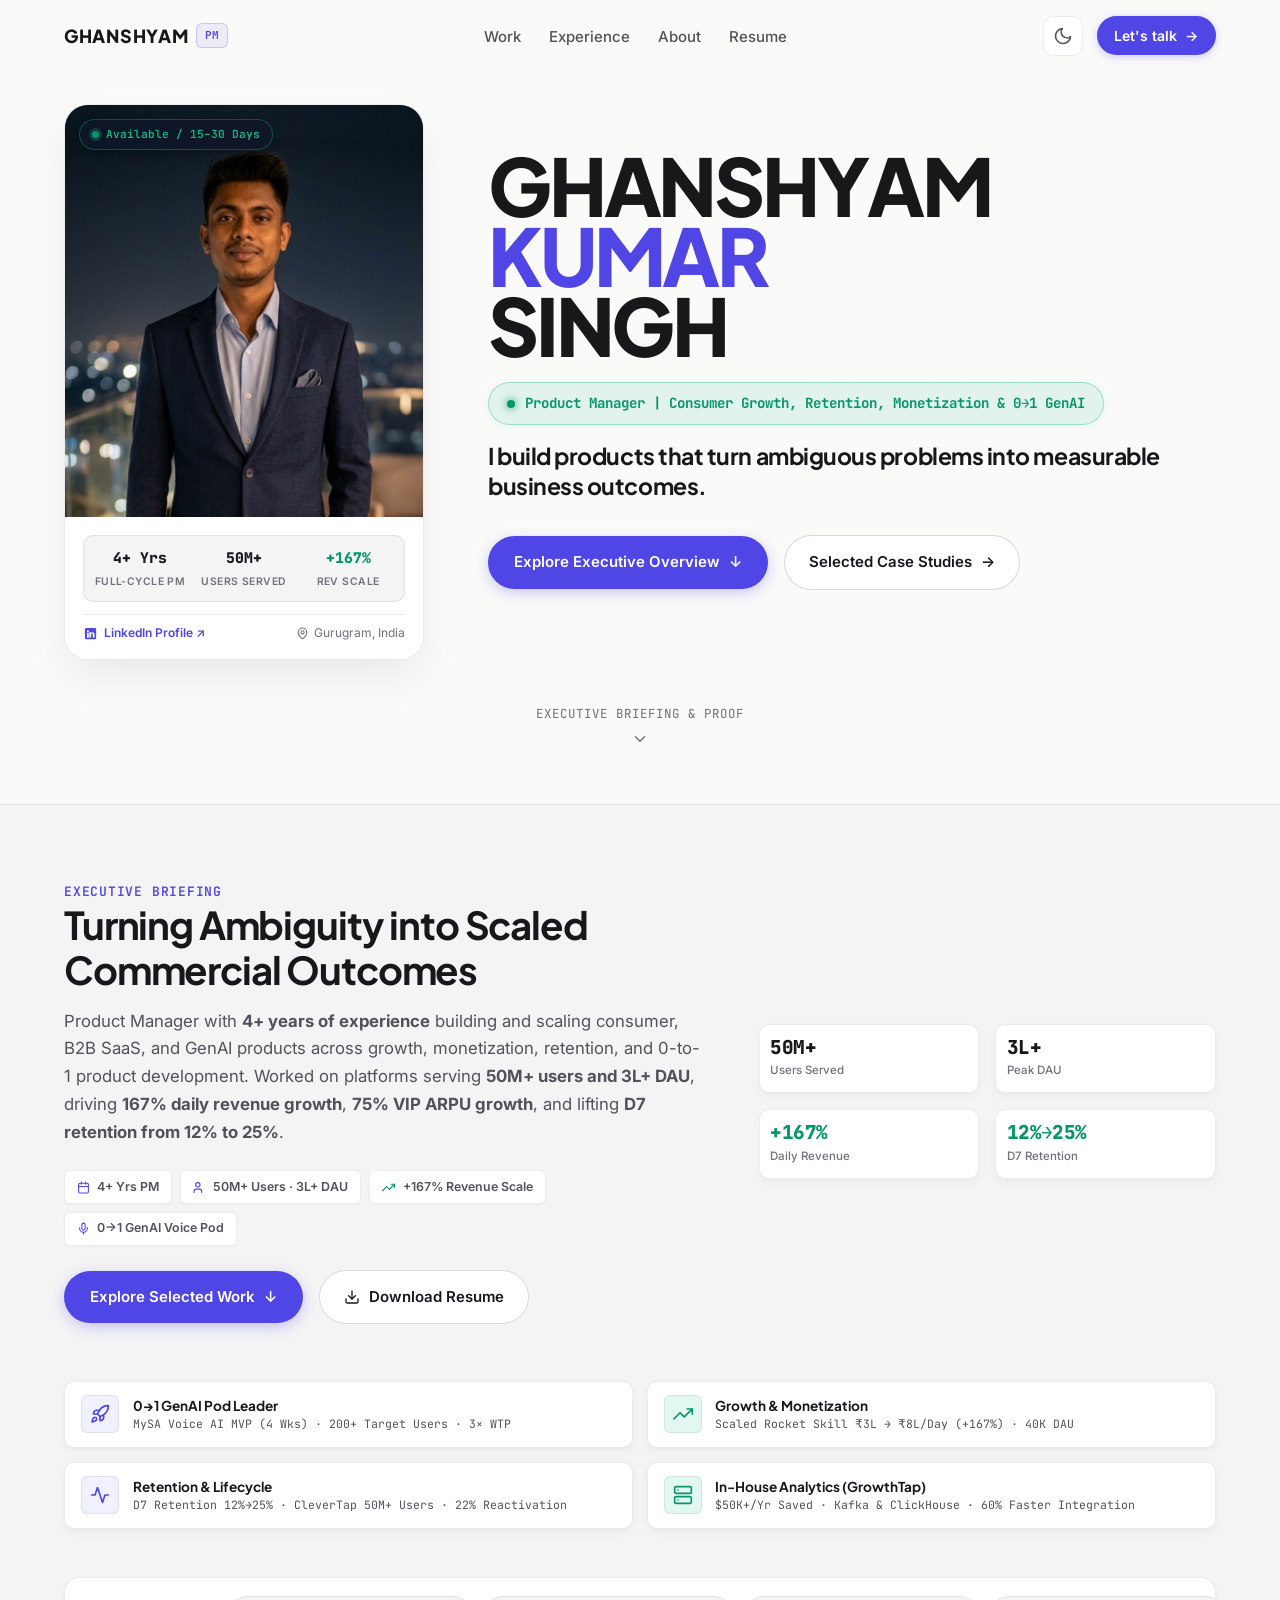
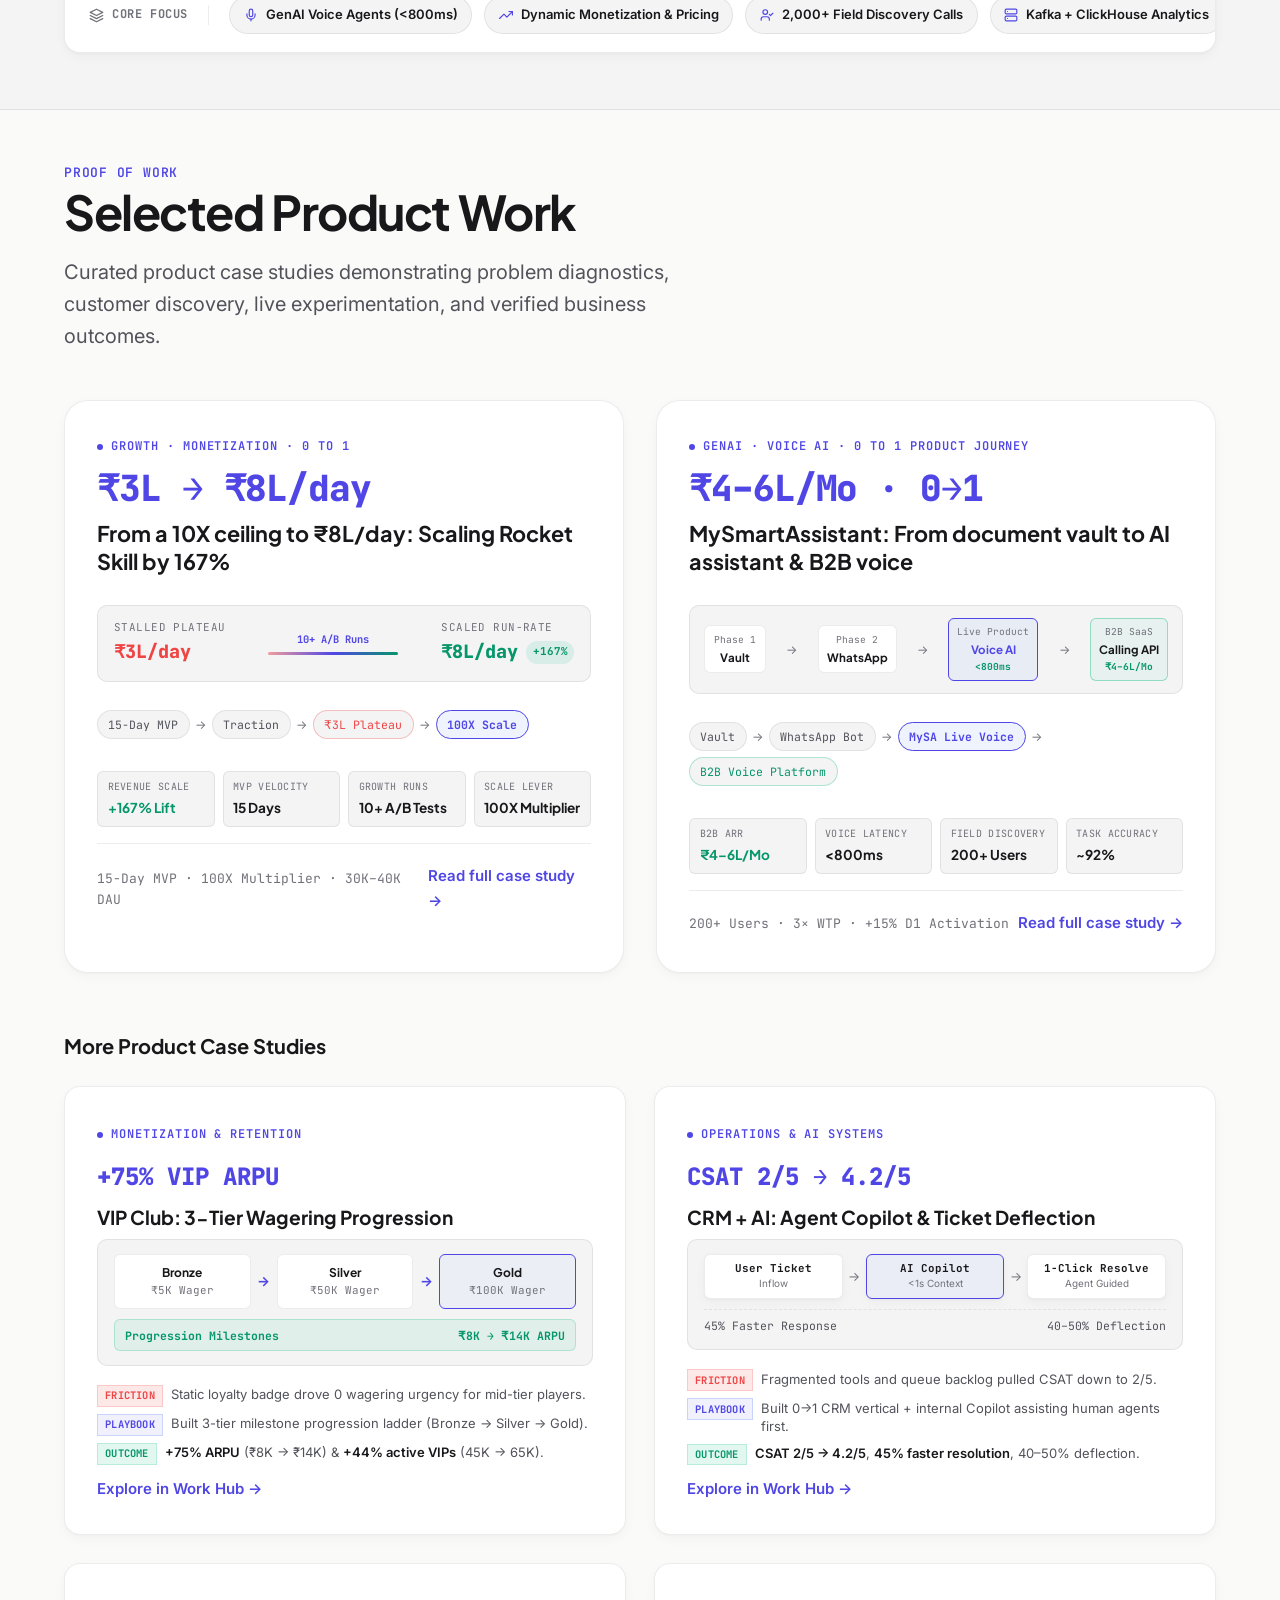
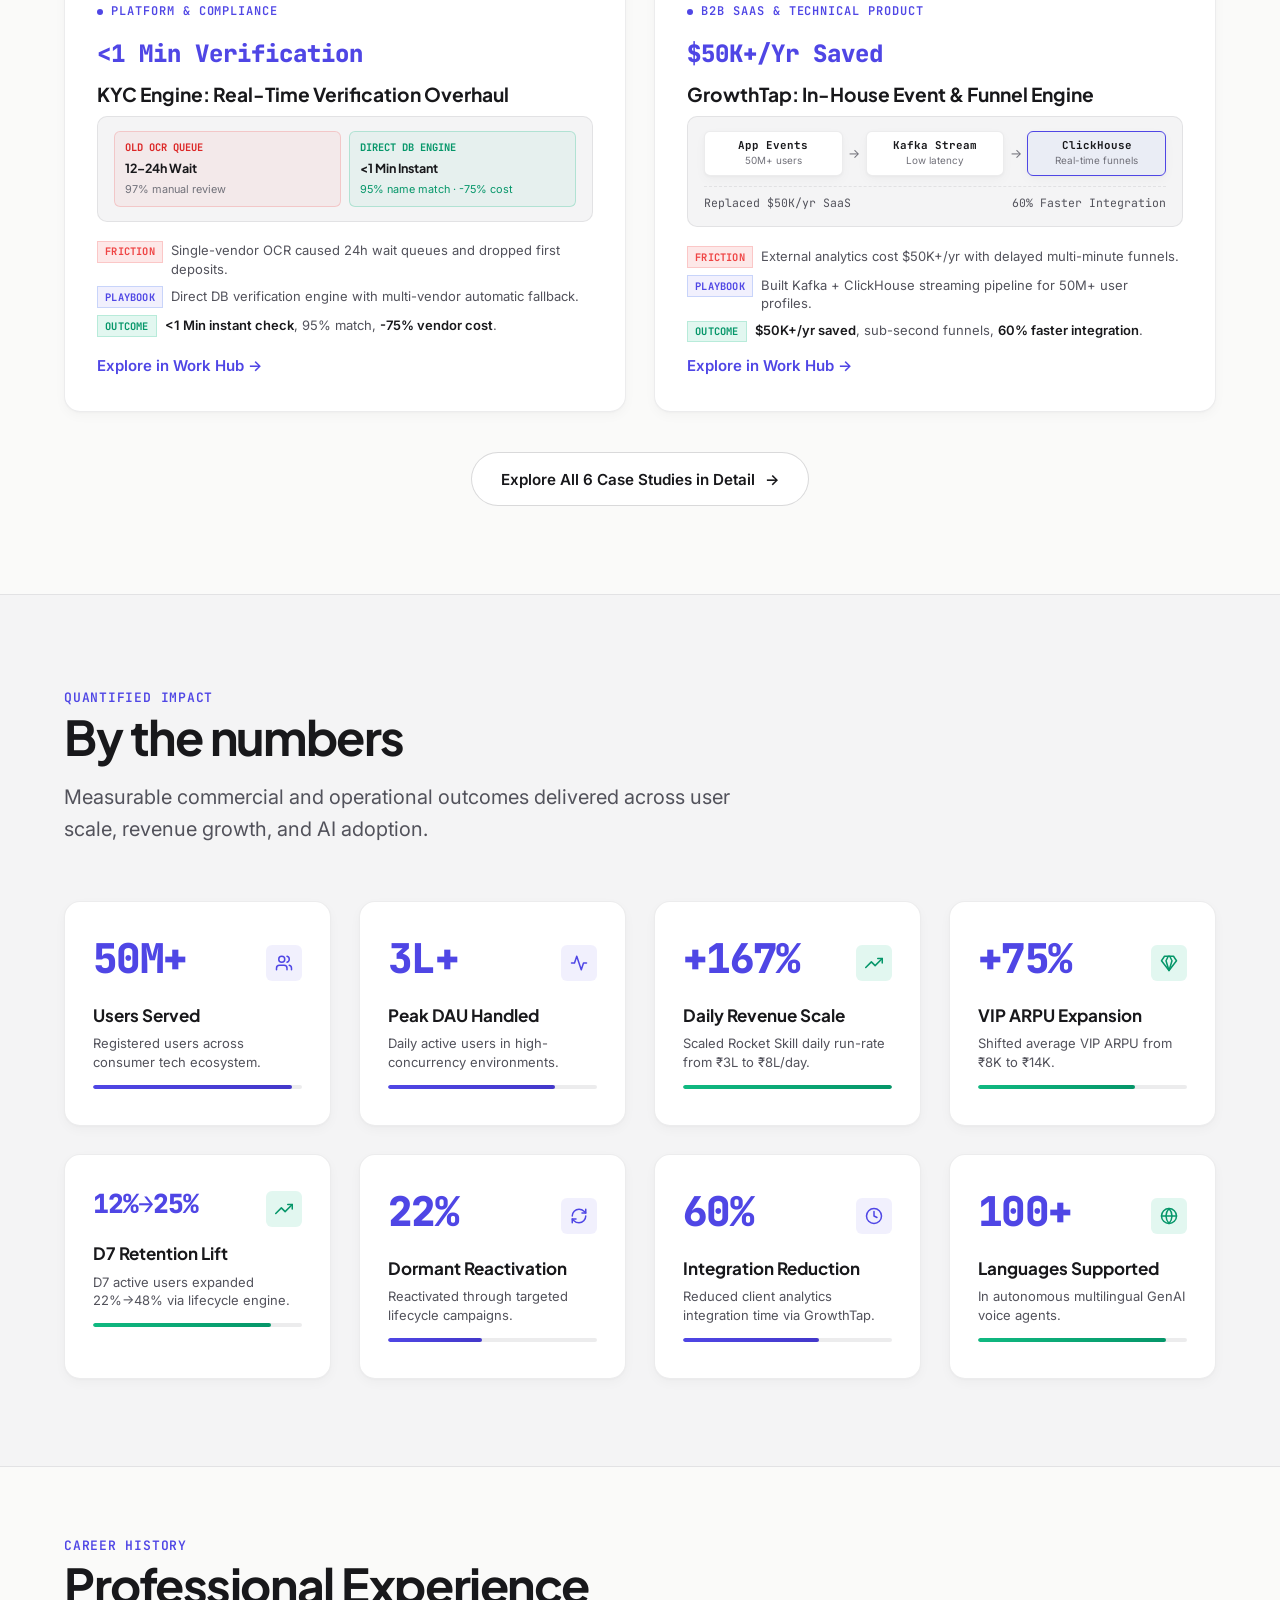
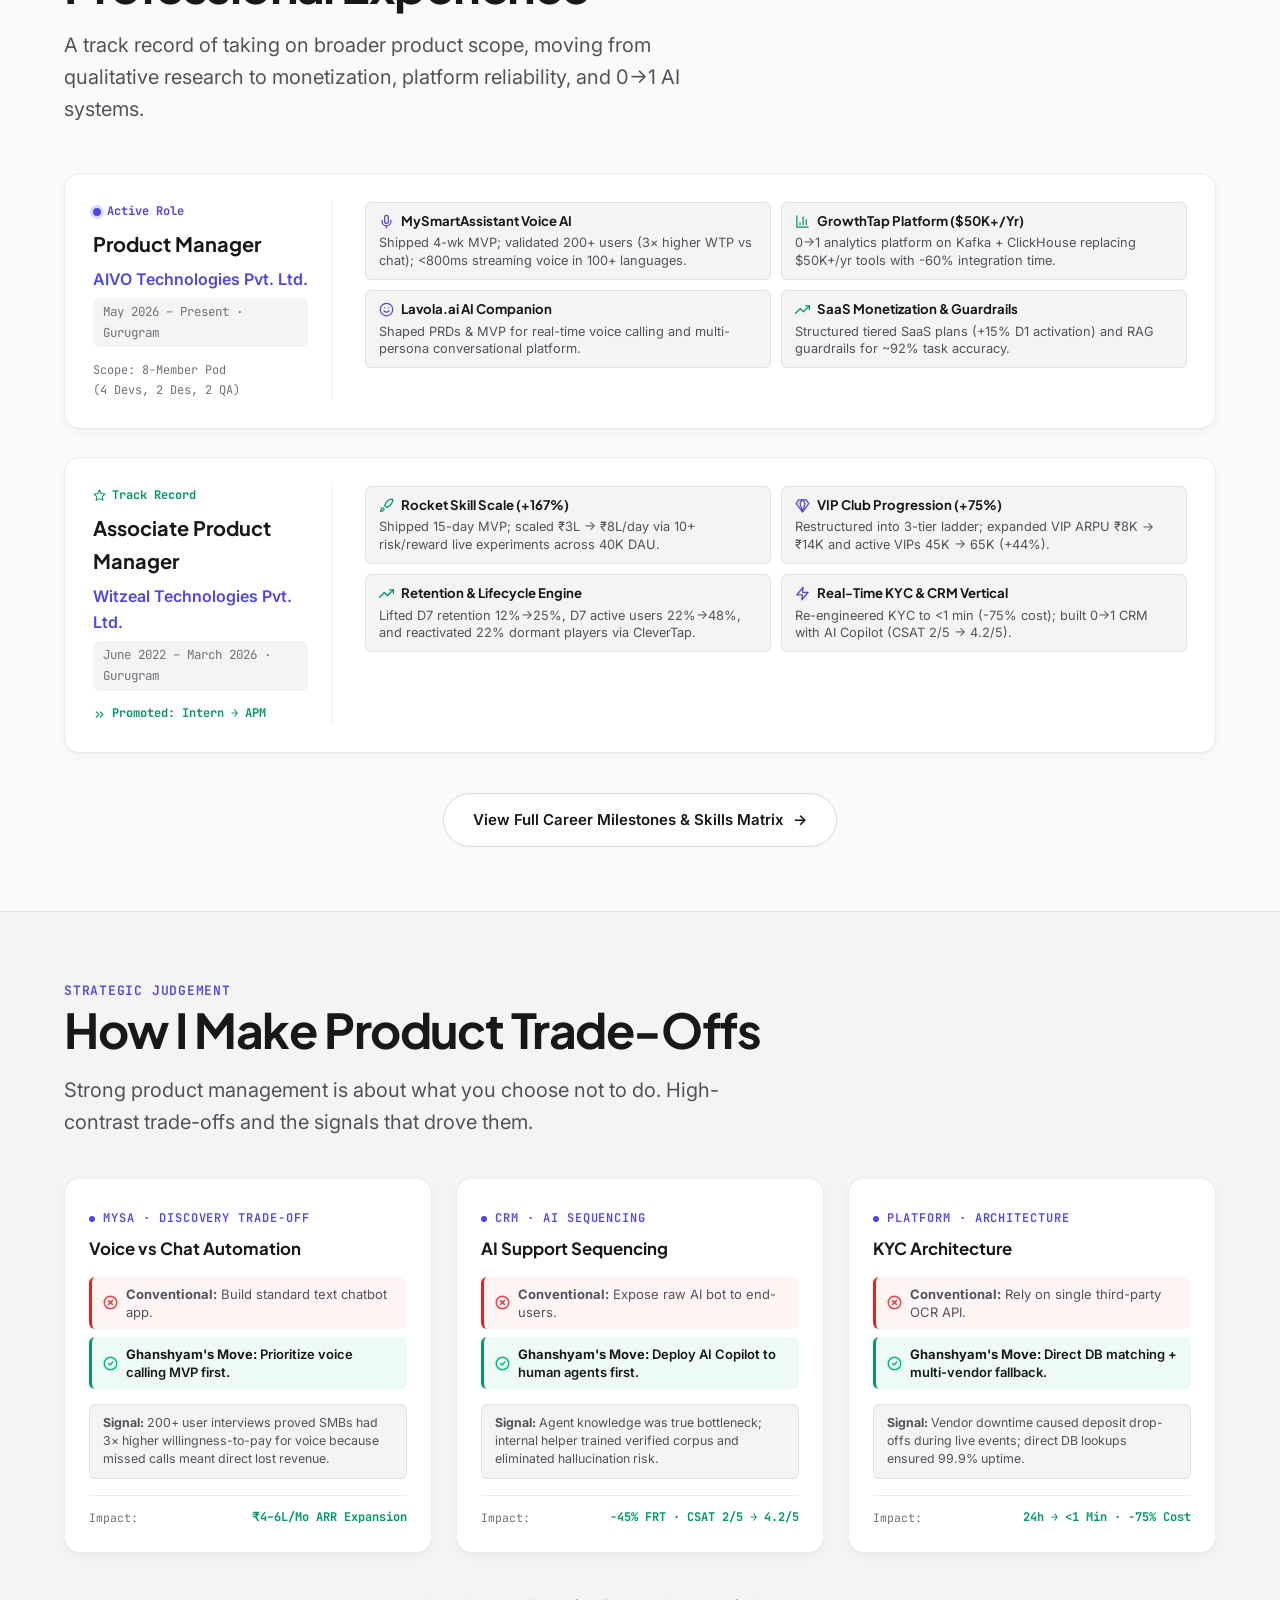
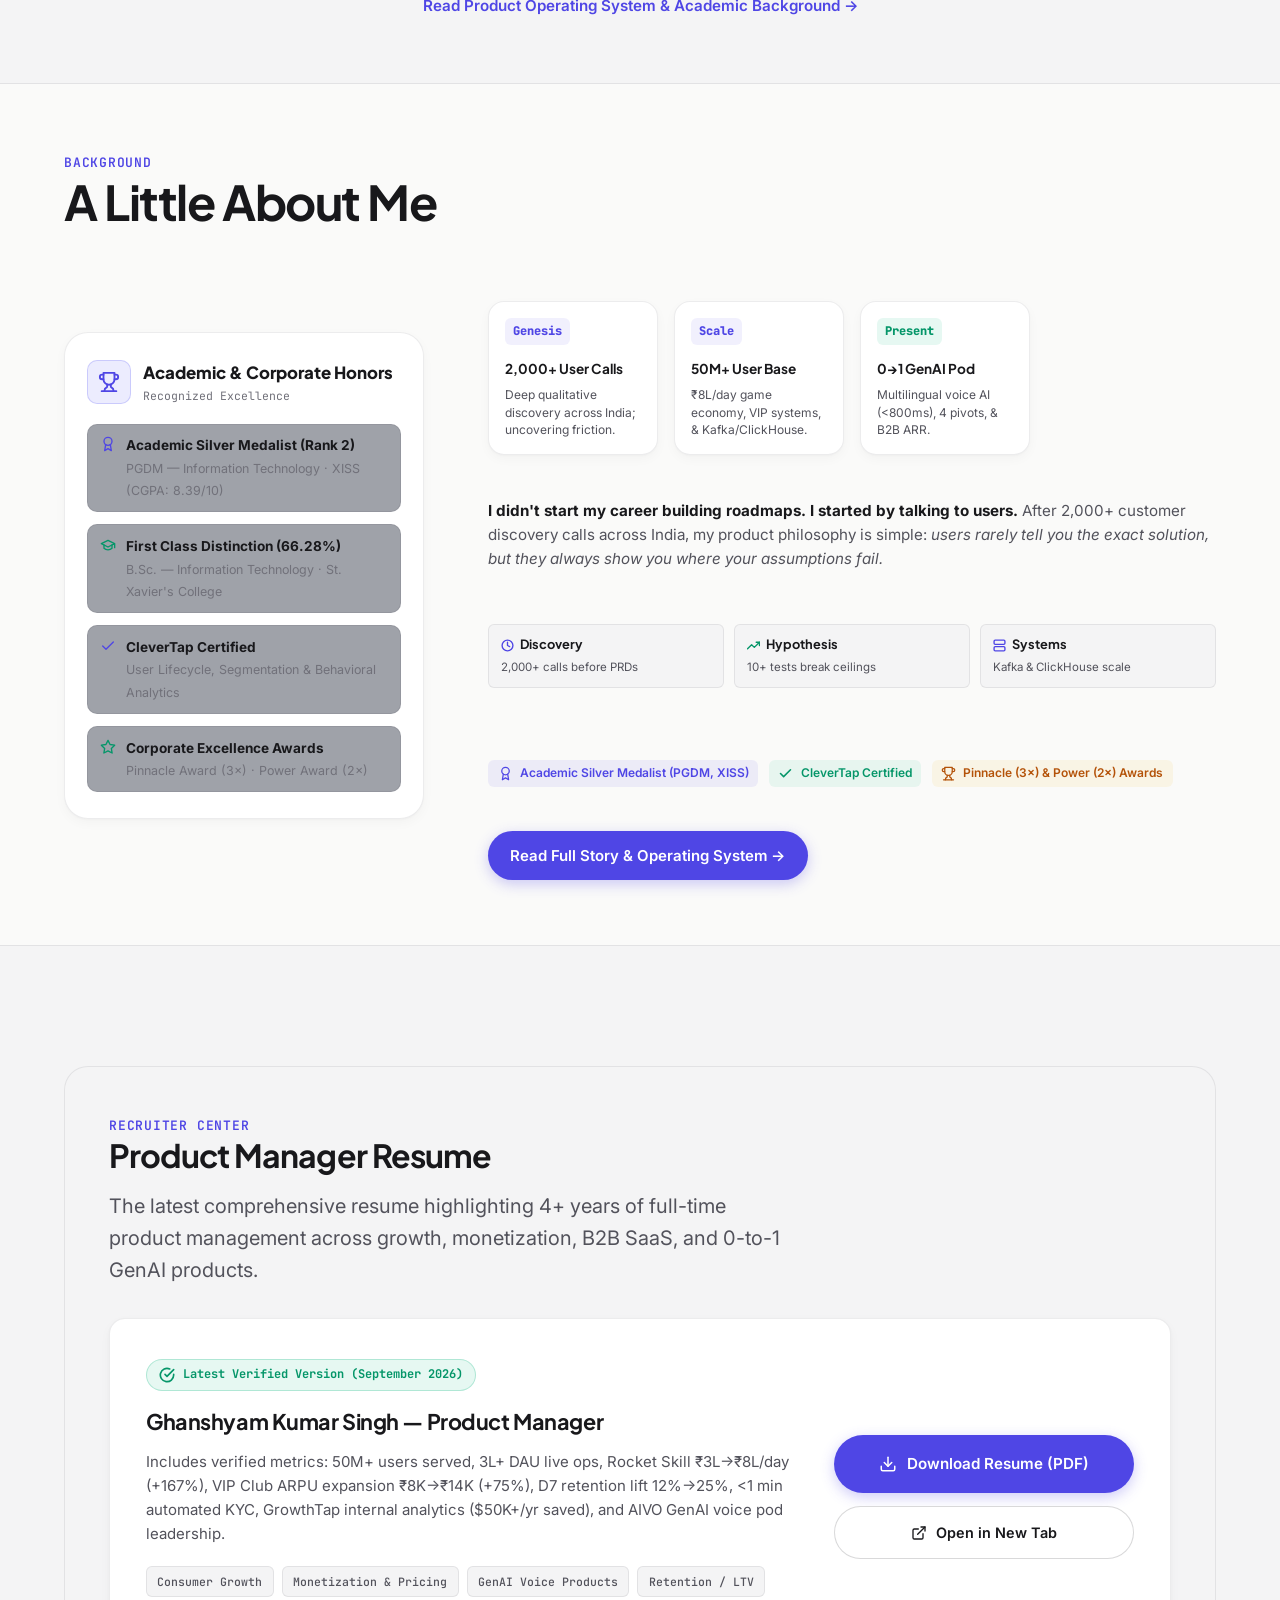
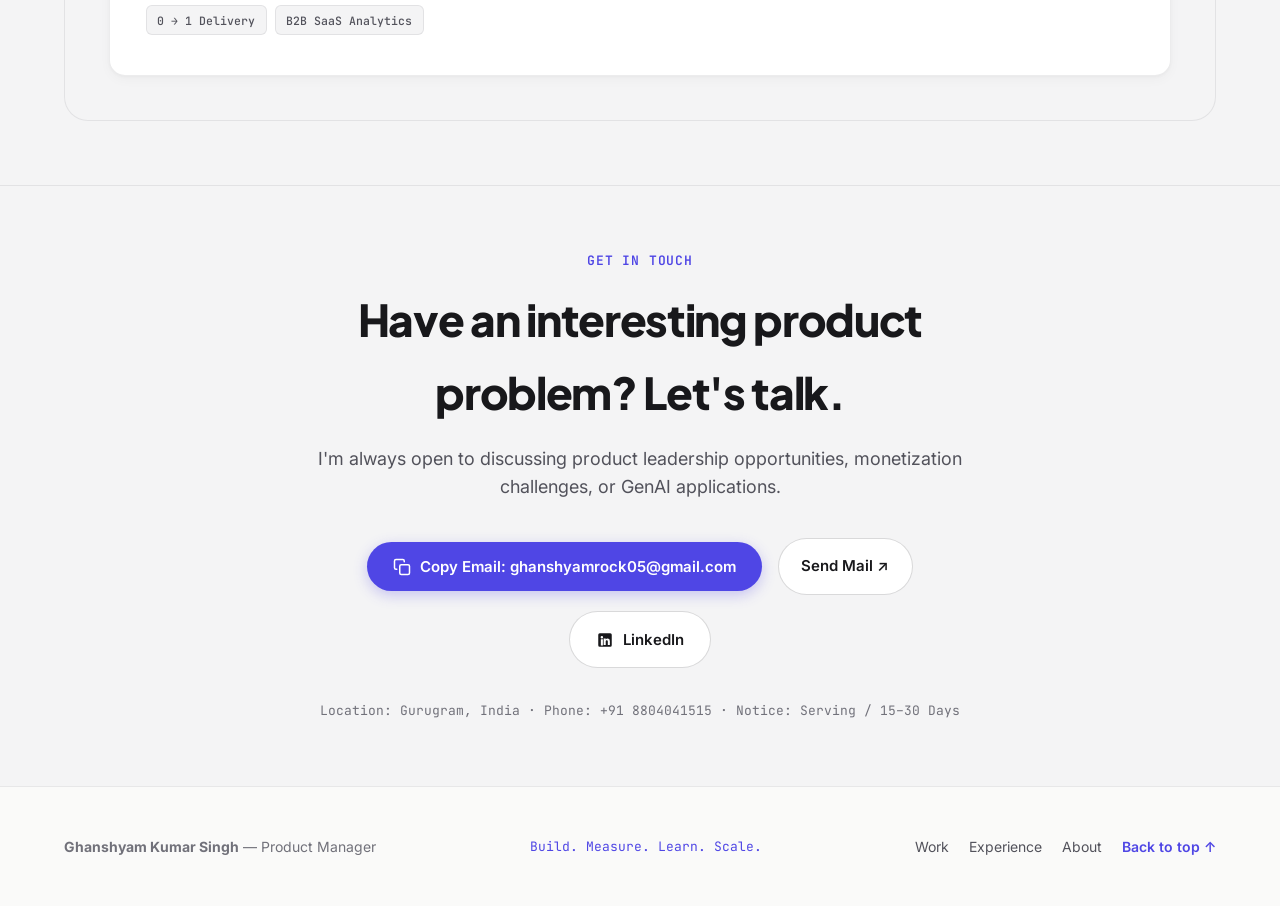
==== commit 3eff9ba2: "Remove eyebrow tagline above 3-row hero name for cleaner presentation" ====
--- a/index.html
+++ b/index.html
@@ -139,11 +139,6 @@
 
           <!-- RIGHT SIDE: 3-Row Parallel Animated Typography + Role + Tagline -->
           <div class="hero-content-col hero-typography-col">
-            <div>
-              <span class="eyebrow" style="margin-bottom: 0.4rem; display: inline-block;">
-                PRODUCT MANAGEMENT · CONSUMER GROWTH · AI PRODUCTS
-              </span>
-            </div>
 
             <!-- 3-Row Parallel Animated Typography -->
             <div class="cinematic-name-stack">
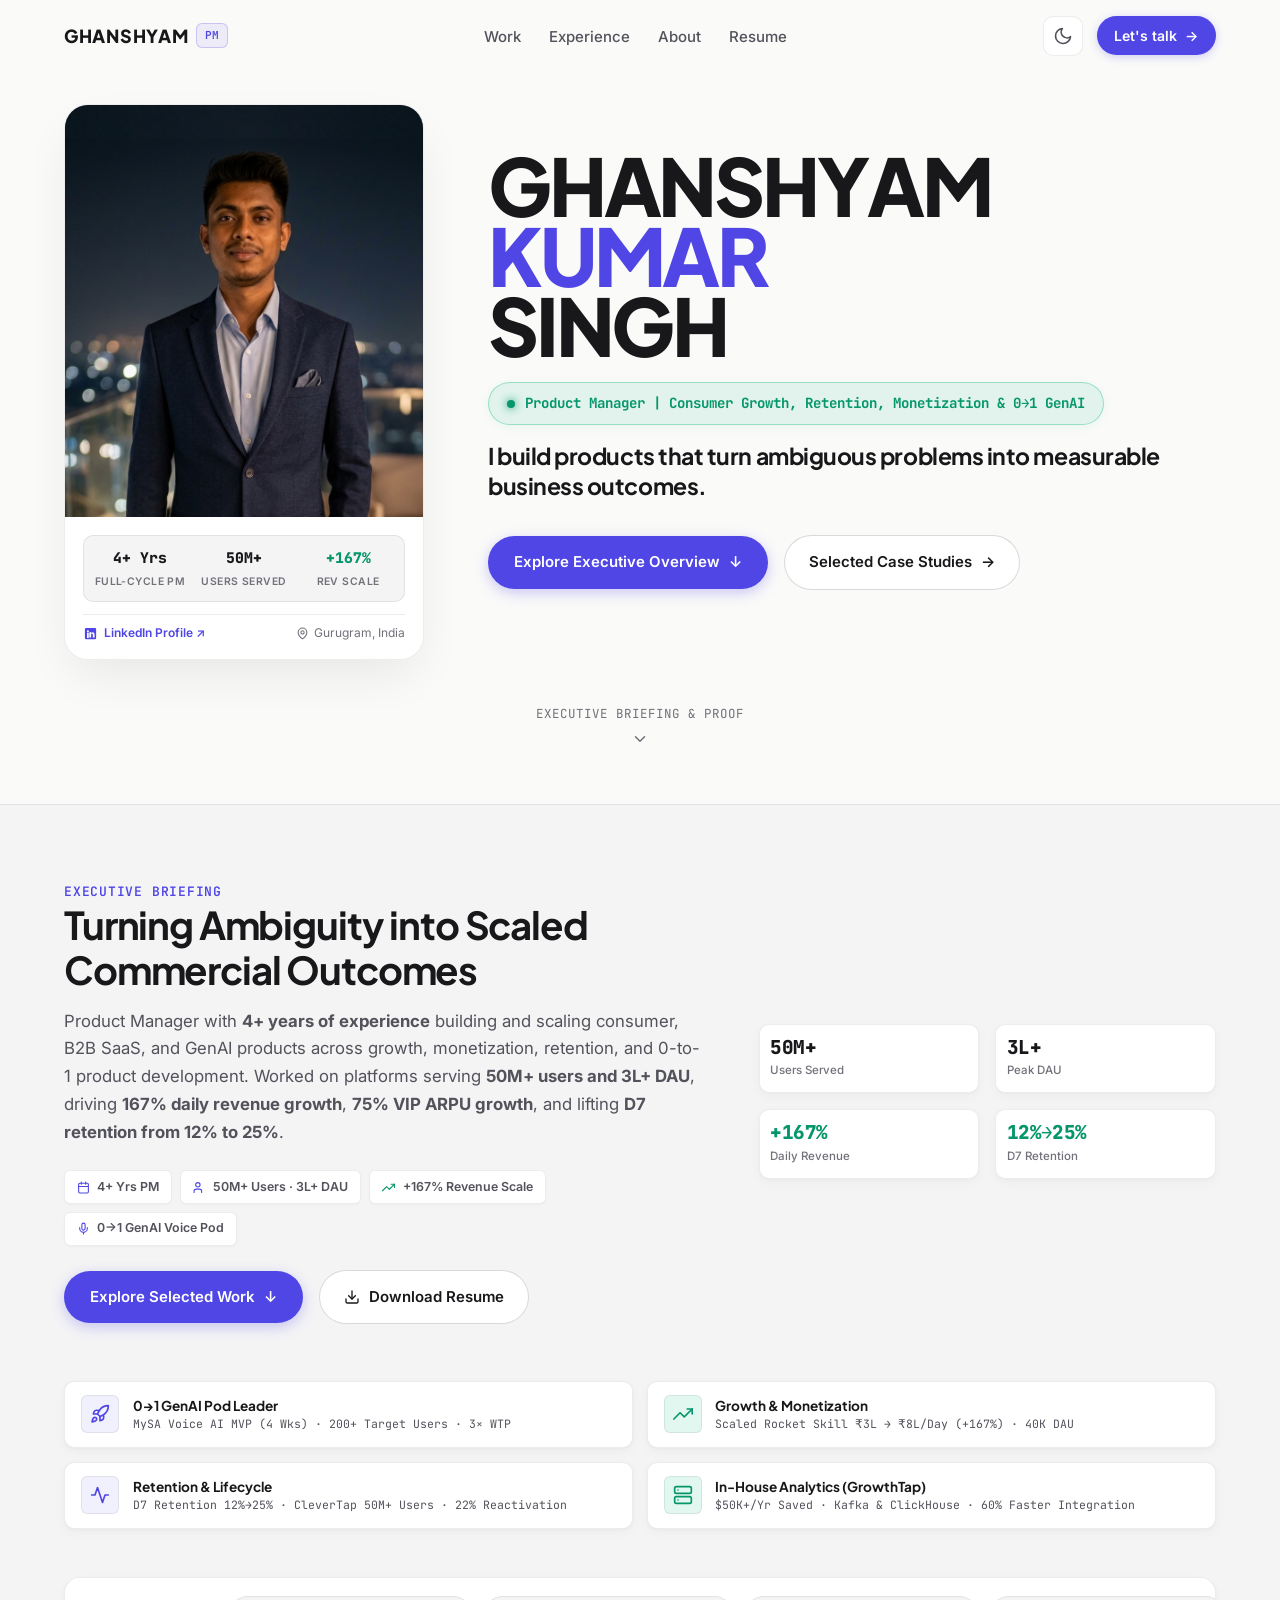
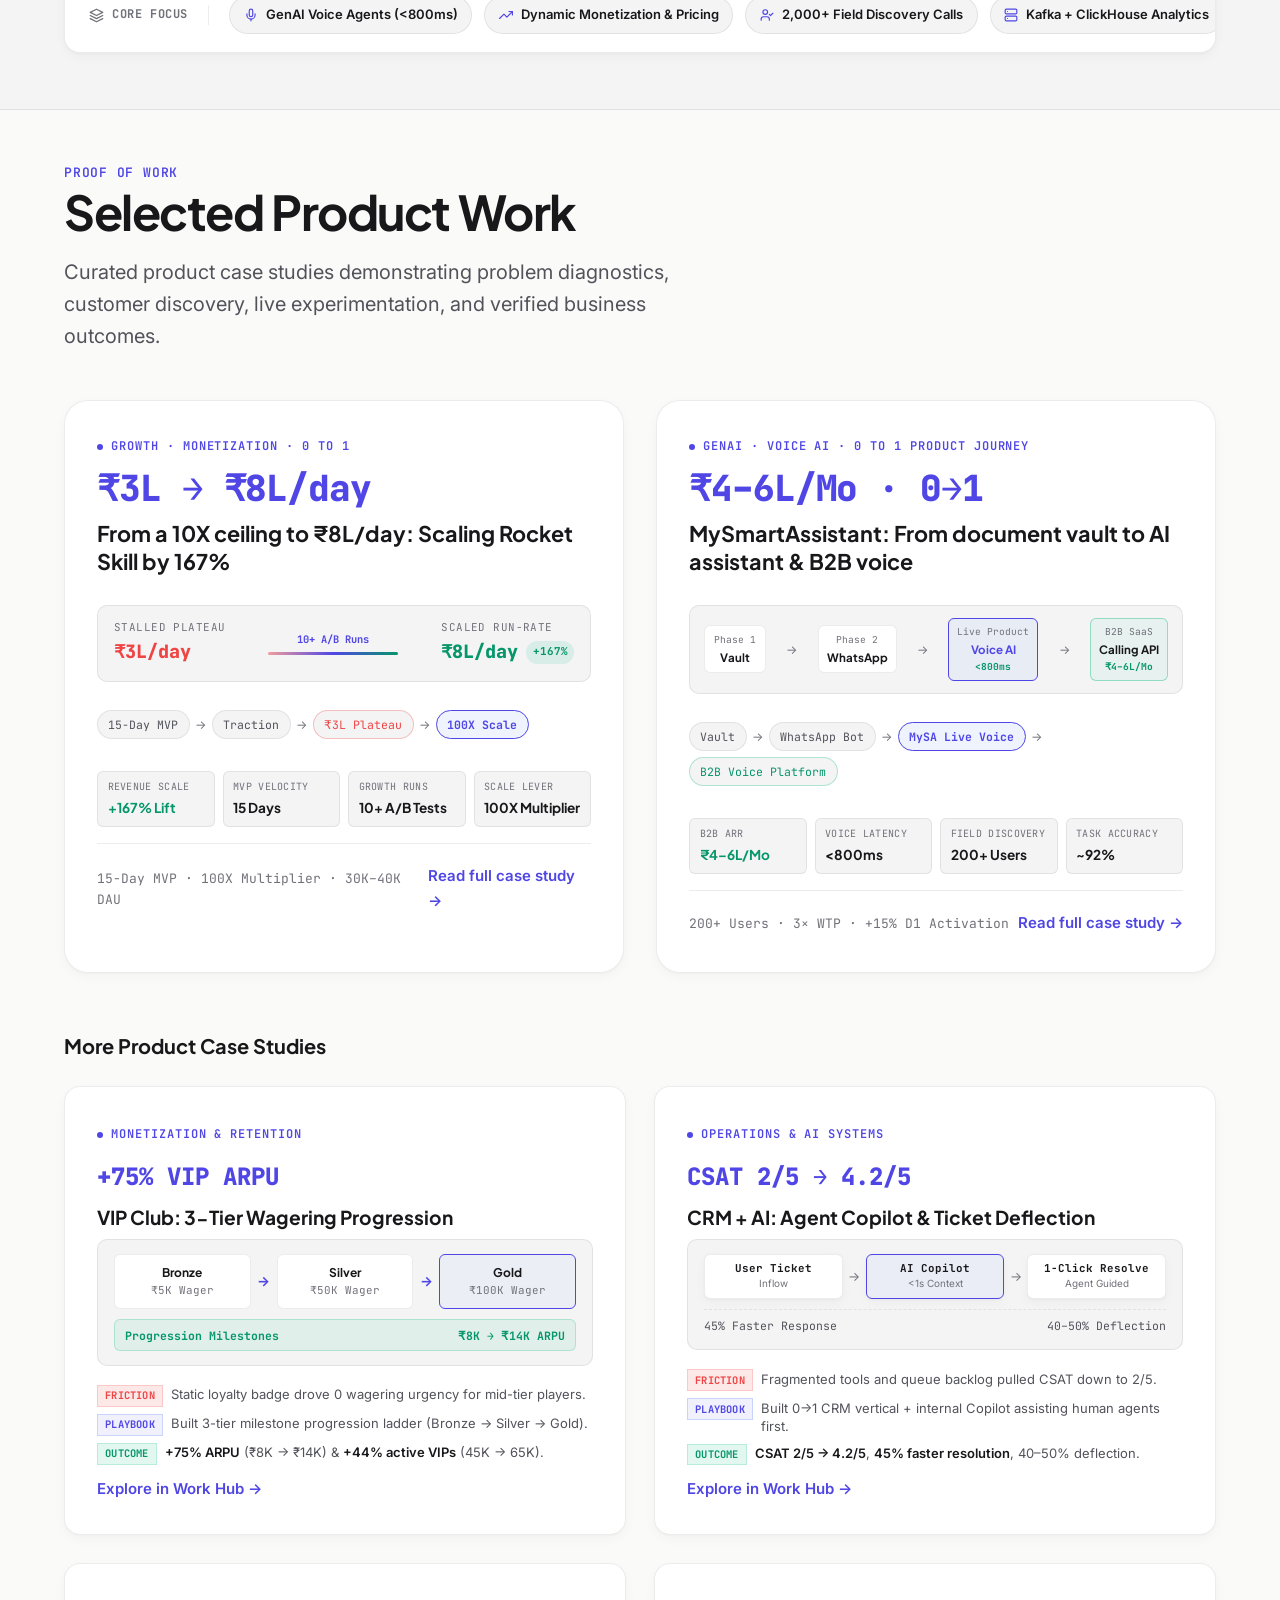
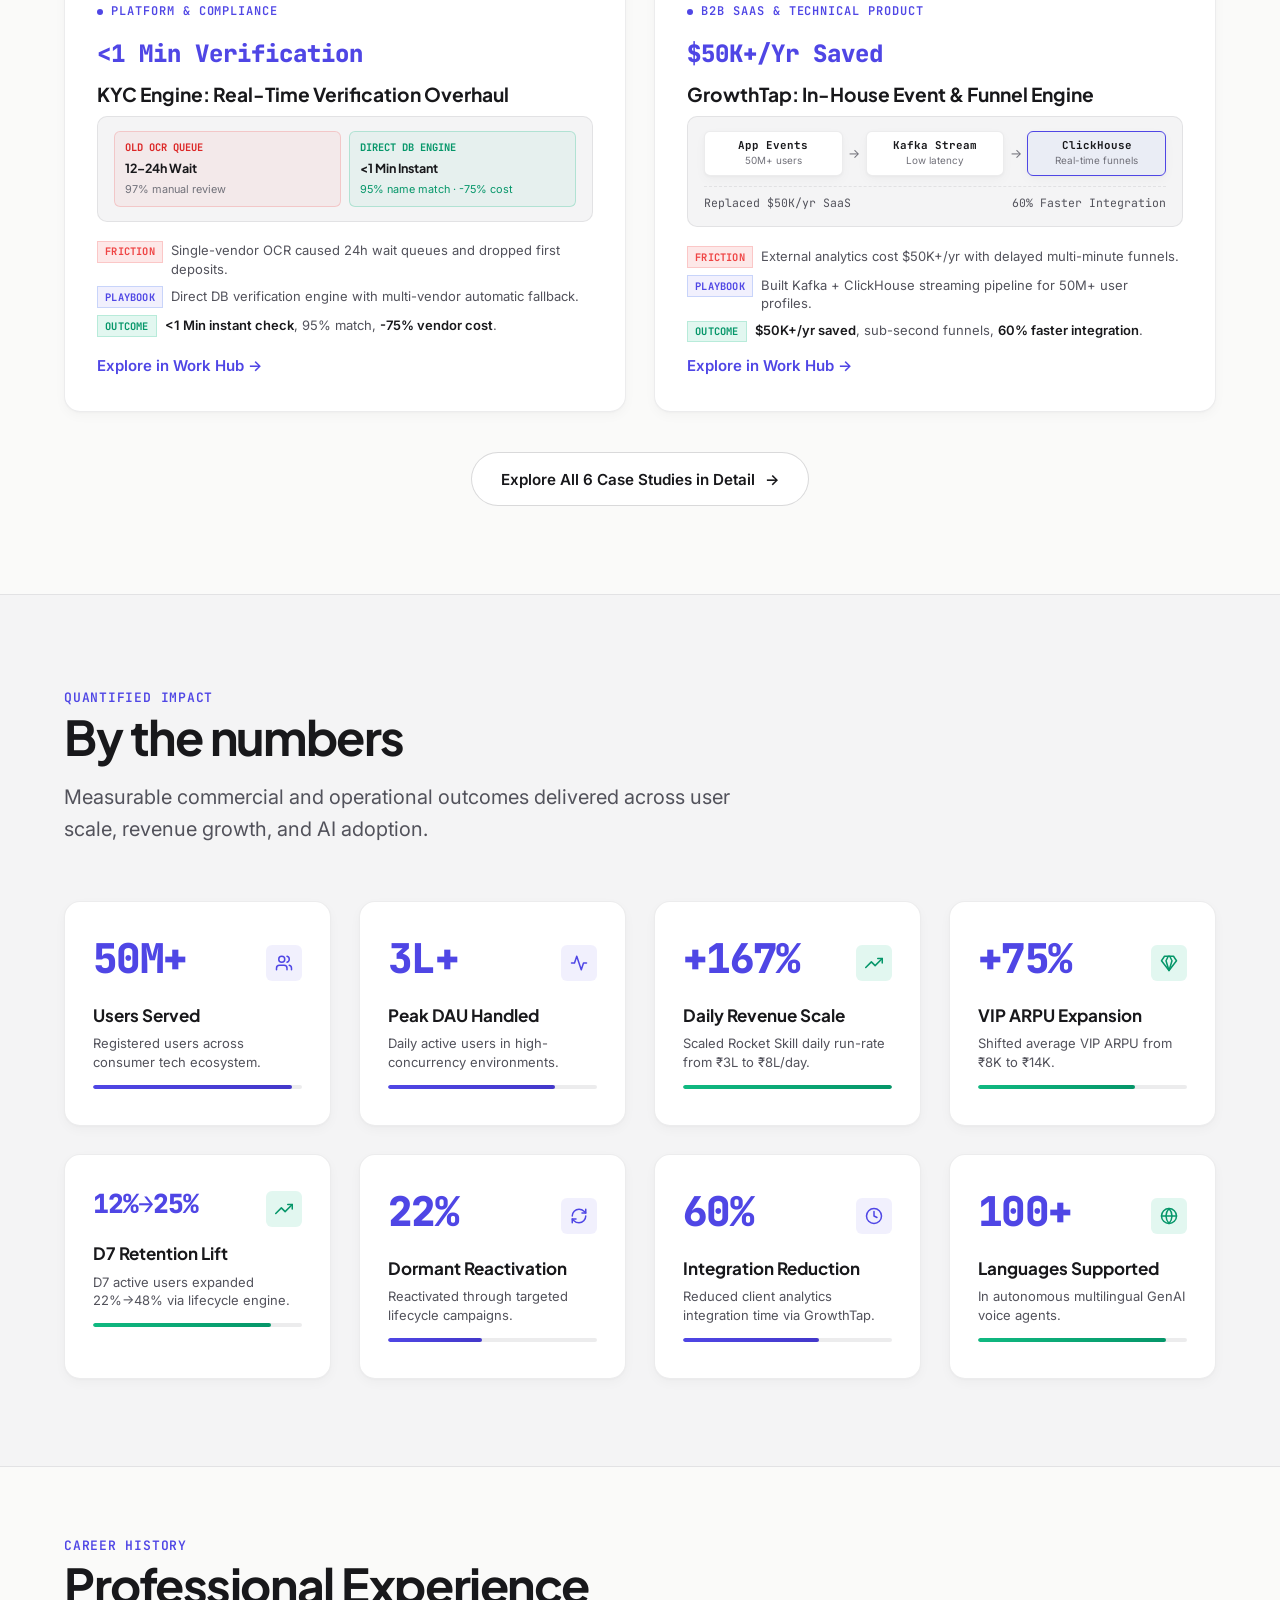
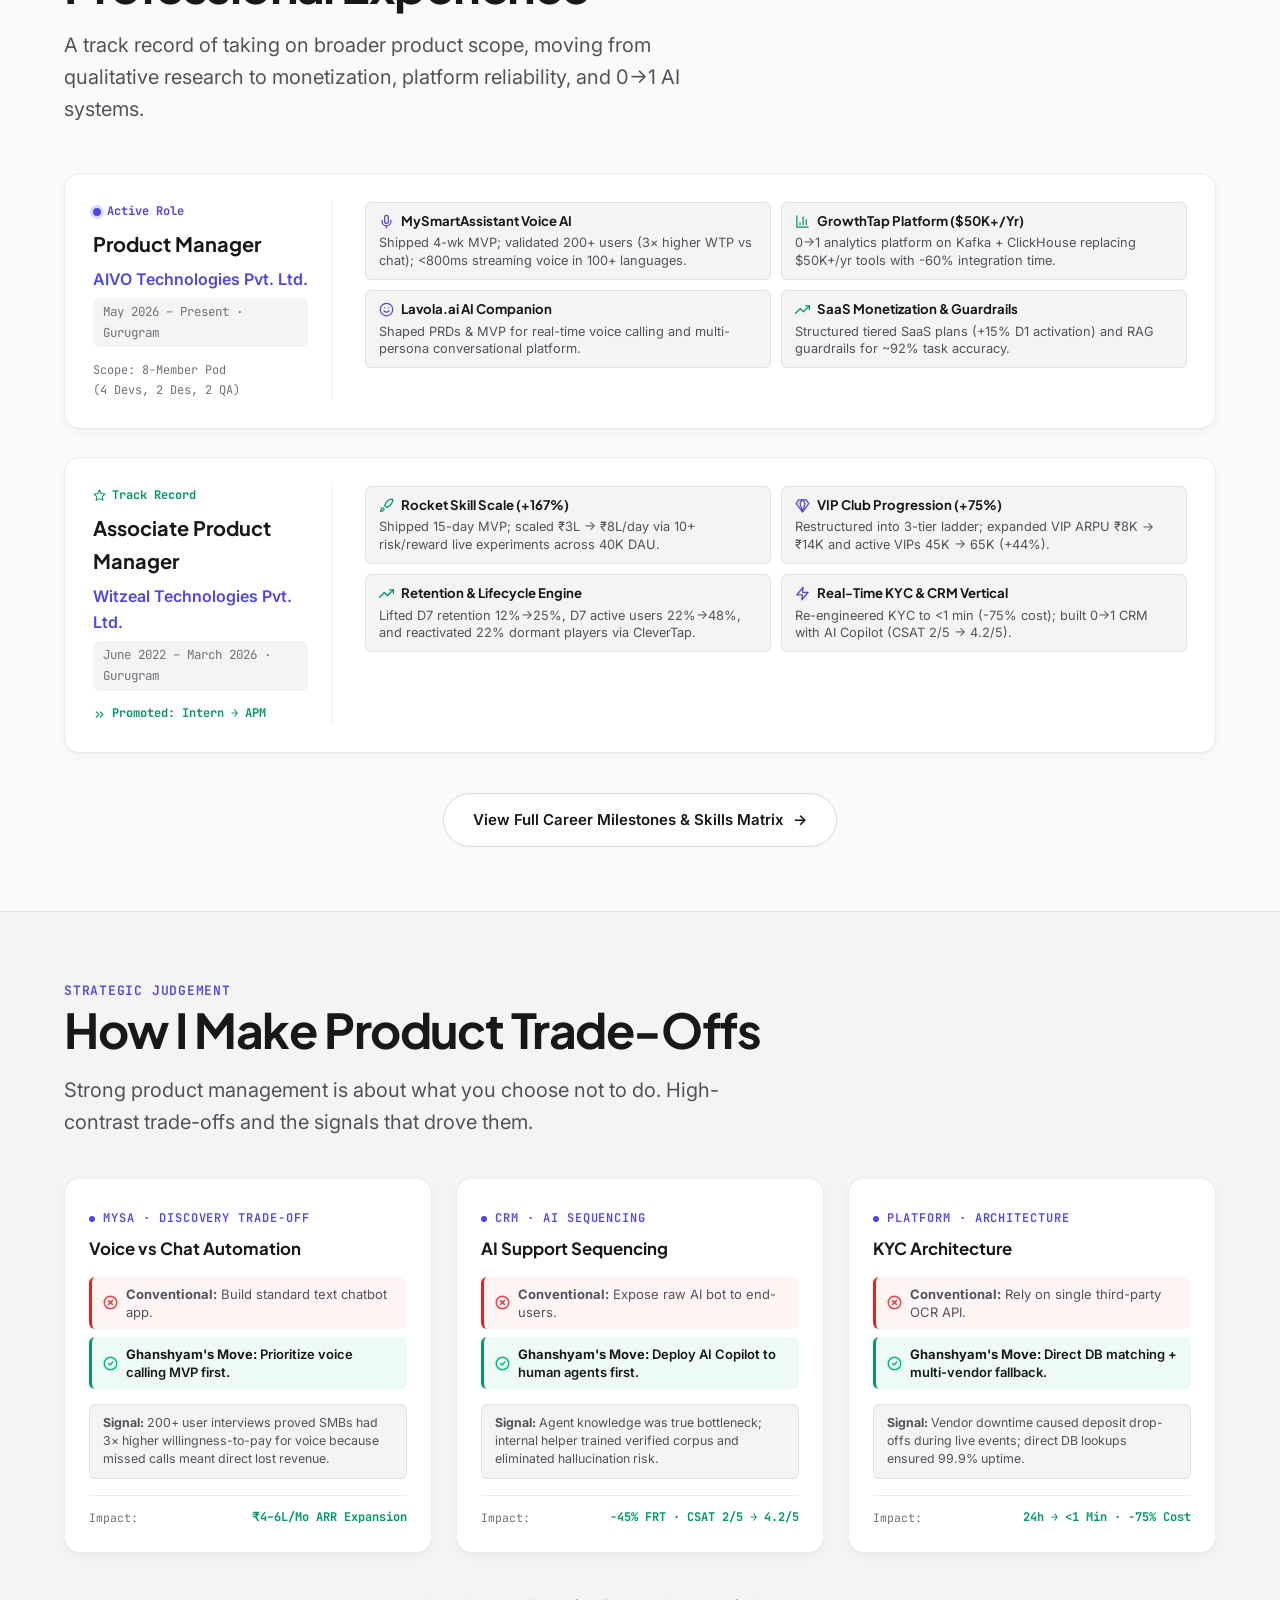
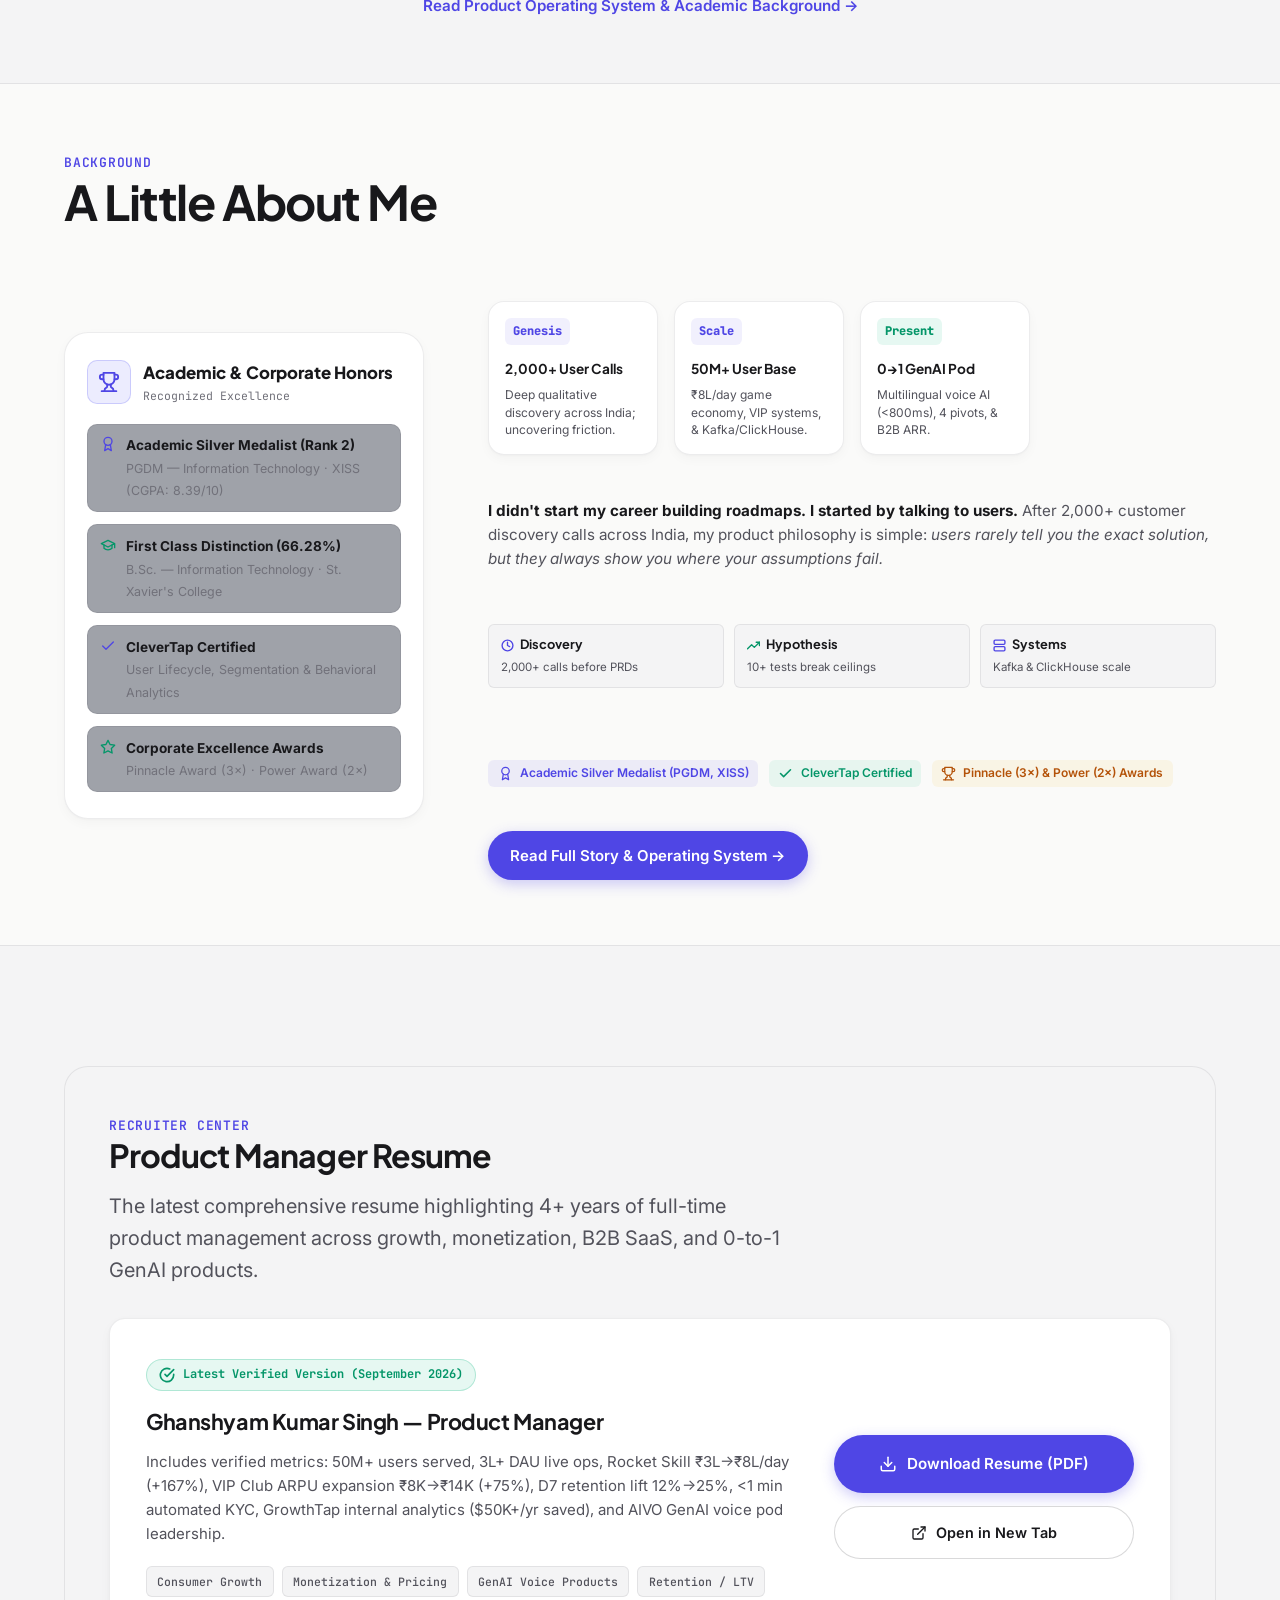
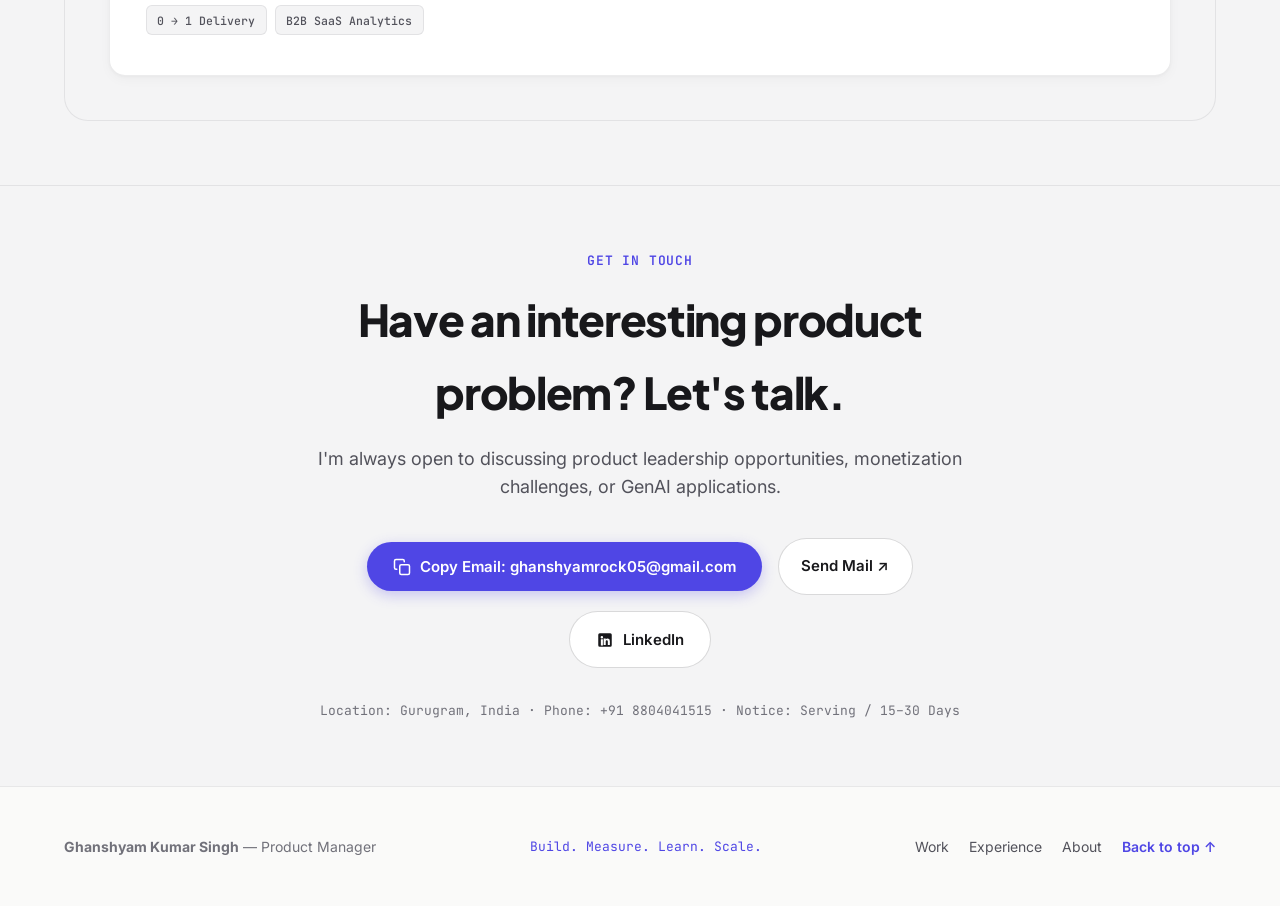
==== commit c9616707: "Remove availability status pill overlay from hero profile image" ====
--- a/index.html
+++ b/index.html
@@ -101,10 +101,6 @@
             <div class="hero-profile-card">
               <div class="hero-profile-image-box">
                 <img src="images/profile.jpg" alt="Ghanshyam Kumar Singh" class="hero-profile-img" loading="eager">
-                <div class="hero-profile-status-pill">
-                  <span class="availability-dot"></span>
-                  <span>Available / 15–30 Days</span>
-                </div>
               </div>
               
               <div class="hero-profile-meta">
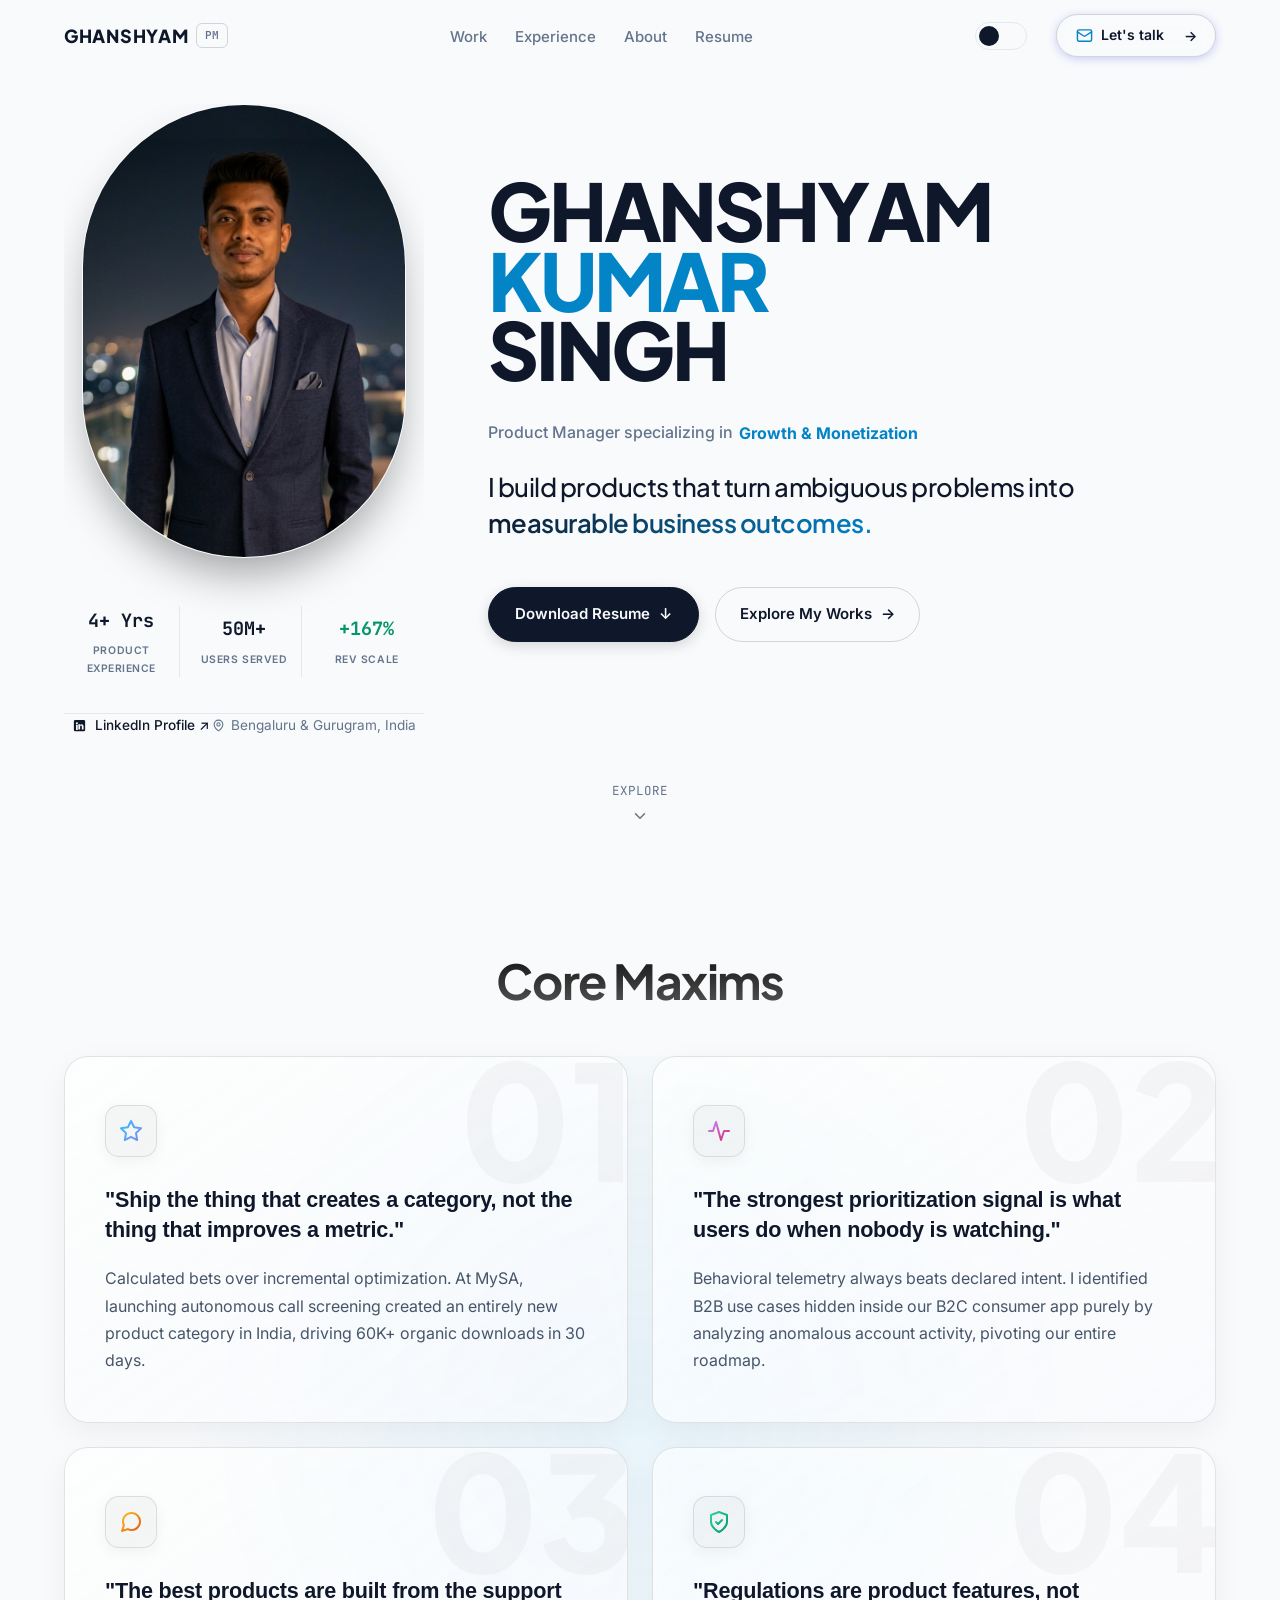
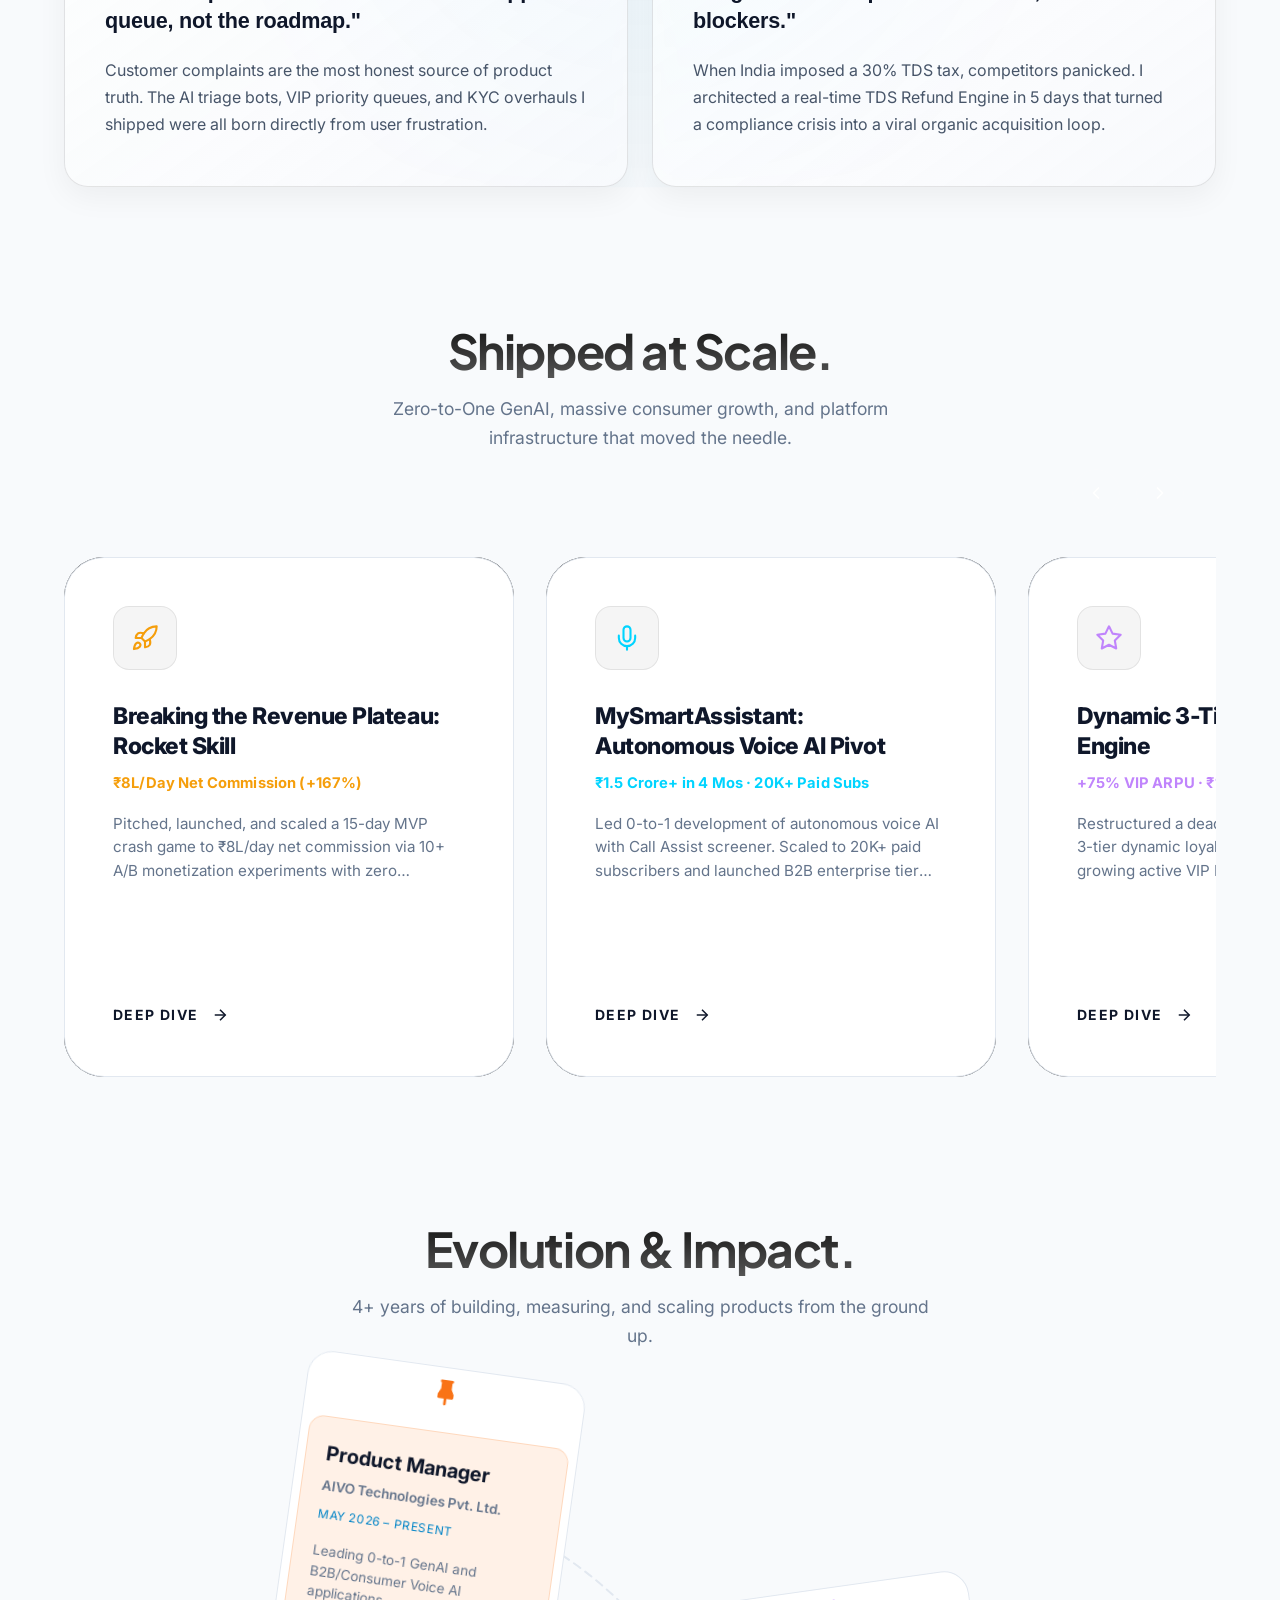
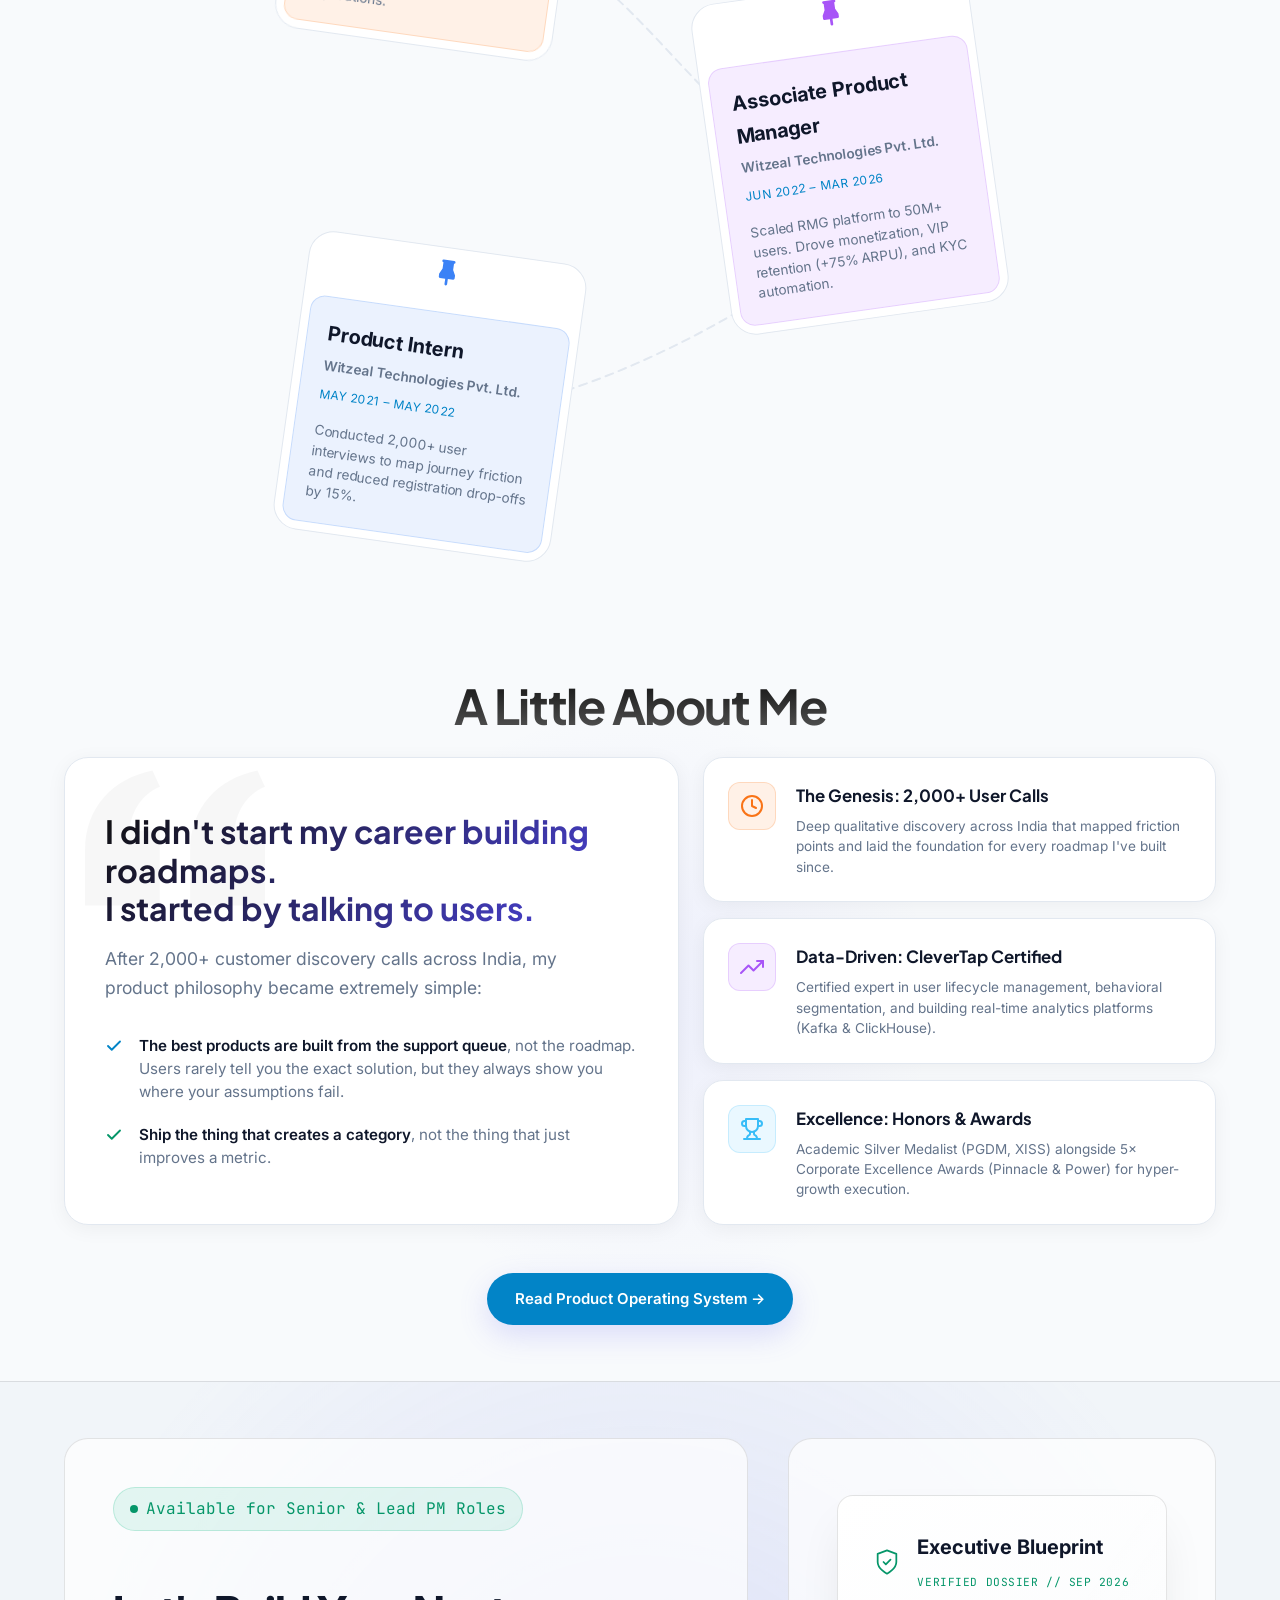
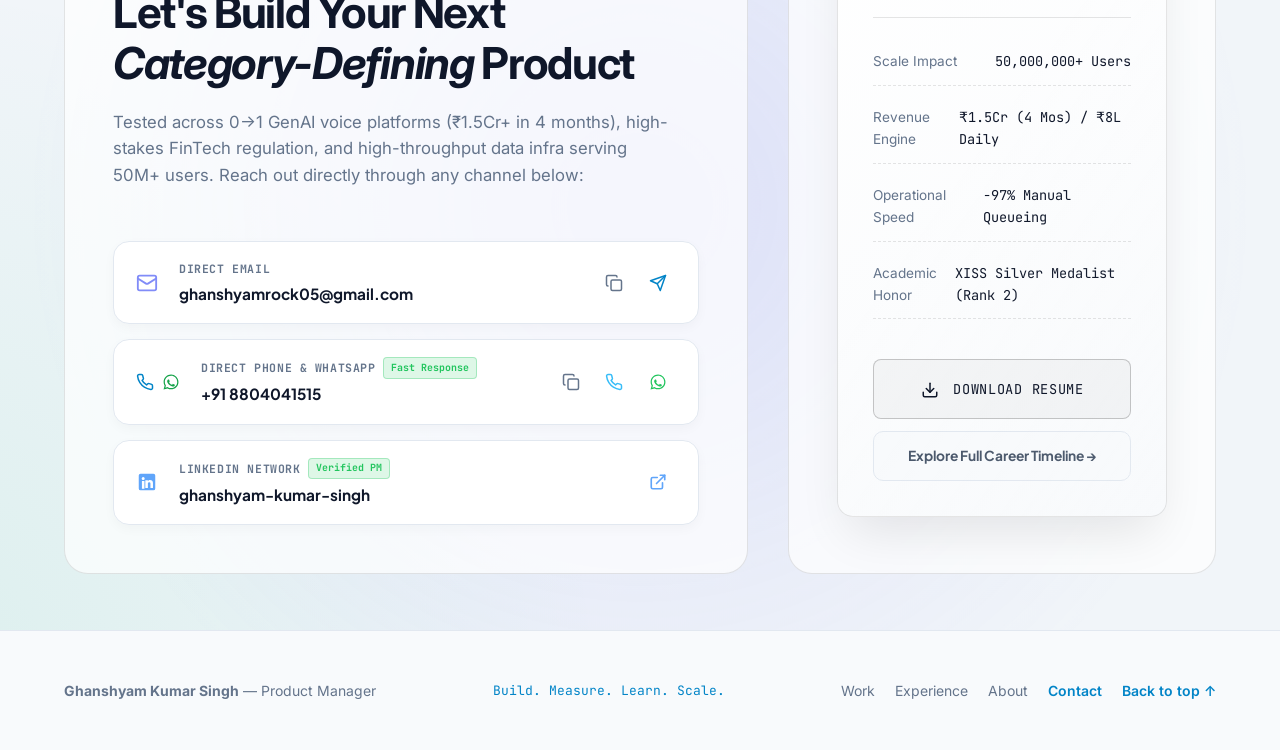
==== commit a931b946: "Revamp portfolio: modern UI design system, synchronized case studies, verified impact metrics, and r" ====
--- a/index.html
+++ b/index.html
@@ -1,19 +1,25 @@
 <!DOCTYPE html>
-<html lang="en" data-theme="light">
+<html lang="en">
+
 <head>
   <meta charset="UTF-8">
   <meta name="viewport" content="width=device-width, initial-scale=1.0">
   <title>Ghanshyam Kumar Singh — Product Manager | Growth, Monetization & AI</title>
-  <meta name="description" content="Product Manager with 4+ years of experience across consumer growth, monetization, B2B SaaS, and GenAI. Scaled products to 50M+ users and 3L+ DAU.">
-  
+  <meta name="description"
+    content="Product Manager with 4+ years of experience across consumer growth, monetization, B2B SaaS, and GenAI. Scaled products to 50M+ users and 3L+ DAU.">
+
   <!-- Fonts -->
   <link rel="preconnect" href="https://fonts.googleapis.com">
   <link rel="preconnect" href="https://fonts.gstatic.com" crossorigin>
-  <link href="https://fonts.googleapis.com/css2?family=Inter:wght@400;500;600;700&family=JetBrains+Mono:wght@500;600;700;800&family=Plus+Jakarta+Sans:wght@600;700;800&display=swap" rel="stylesheet">
-  
+  <link
+    href="https://fonts.googleapis.com/css2?family=Inter:wght@400;500;600;700&family=JetBrains+Mono:wght@500;600;700;800&family=Plus+Jakarta+Sans:wght@600;700;800&display=swap"
+    rel="stylesheet">
+
   <!-- Styles -->
   <link rel="stylesheet" href="styles.css">
+  <link rel="stylesheet" href="revamp.css">
 </head>
+
 <body>
 
   <!-- ========================================================================
@@ -36,12 +42,56 @@
       </nav>
 
       <div class="header-actions">
-        <!-- Theme Toggle -->
-        <button id="theme-toggle" class="theme-toggle-btn" aria-label="Toggle light and dark theme">
-          <svg class="theme-icon-light" width="20" height="20" viewBox="0 0 24 24" fill="none" stroke="currentColor" stroke-width="2" stroke-linecap="round" stroke-linejoin="round">
-            <path d="M21 12.79A9 9 0 1 1 11.21 3 7 7 0 0 0 21 12.79z"></path>
+        <!-- Theme Toggle Switch -->
+        <div class="theme-switch-wrapper" style="margin-right: 15px;">
+          <label class="theme-switch" for="theme-toggle">
+            <input type="checkbox" id="theme-toggle" aria-label="Toggle light and dark theme" />
+            <span class="slider"></span>
+          </label>
+        </div>
+
+        <a href="#contact" class="btn-header-cta" aria-label="Let's talk — Contact Ghanshyam" title="Let's talk">
+          <svg width="18" height="18" viewBox="0 0 24 24" fill="none" stroke="currentColor" stroke-width="2" stroke-linecap="round" stroke-linejoin="round">
+            <rect width="20" height="16" x="2" y="4" rx="2"></rect>
+            <path d="m22 7-8.97 5.7a1.94 1.94 0 0 1-2.06 0L2 7"></path>
           </svg>
-          <svg class="theme-icon-dark" width="20" height="20" viewBox="0 0 24 24" fill="none" stroke="currentColor" stroke-width="2" stroke-linecap="round" stroke-linejoin="round">
+          <span class="cta-text">Let's talk</span>
+          <span class="cta-arrow" aria-hidden="true">→</span>
+        </a>
+
+        <!-- Mobile Hamburger Button -->
+        <button id="mobile-menu-btn" class="mobile-menu-btn" aria-label="Open navigation menu">
+          <svg width="22" height="22" viewBox="0 0 24 24" fill="none" stroke="currentColor" stroke-width="2"
+            stroke-linecap="round" stroke-linejoin="round">
+            <line x1="3" y1="12" x2="21" y2="12"></line>
+            <line x1="3" y1="6" x2="21" y2="6"></line>
+            <line x1="3" y1="18" x2="21" y2="18"></line>
+          </svg>
+        </button>
+      </div>
+    </div>
+  </header>
+
+  <!-- Mobile Drawer Overlay -->
+  <div id="mobile-overlay" class="mobile-overlay" aria-hidden="true">
+    <div class="mobile-drawer-header">
+      <a href="index.html" class="brand-logo" style="text-decoration: none;">
+        <span>GHANSHYAM</span>
+        <span class="brand-badge" style="font-size: 0.7rem; padding: 0.15rem 0.45rem; background: rgba(99, 102, 241, 0.15); border: 1px solid rgba(99, 102, 241, 0.3); border-radius: 6px; color: var(--accent); font-weight: 800; letter-spacing: 0.05em; margin-left: 0.4rem;">PM</span>
+      </a>
+      <button class="close-mobile-menu" aria-label="Close menu">
+        <svg width="20" height="20" viewBox="0 0 24 24" fill="none" stroke="currentColor" stroke-width="2" stroke-linecap="round" stroke-linejoin="round">
+          <line x1="18" y1="6" x2="6" y2="18"></line>
+          <line x1="6" y1="6" x2="18" y2="18"></line>
+        </svg>
+      </button>
+    </div>
+
+    <!-- Theme Toggle inside Menu -->
+    <div class="mobile-theme-card">
+      <div class="mobile-theme-meta">
+        <div class="mobile-theme-icon-wrap">
+          <svg width="18" height="18" viewBox="0 0 24 24" fill="none" stroke="currentColor" stroke-width="2" stroke-linecap="round" stroke-linejoin="round">
             <circle cx="12" cy="12" r="5"></circle>
             <line x1="12" y1="1" x2="12" y2="3"></line>
             <line x1="12" y1="21" x2="12" y2="23"></line>
@@ -52,40 +102,38 @@
             <line x1="4.22" y1="19.78" x2="5.64" y2="18.36"></line>
             <line x1="18.36" y1="5.64" x2="19.78" y2="4.22"></line>
           </svg>
-        </button>
-
-        <a href="#contact" class="btn-header-cta">
-          <span>Let's talk</span>
-          <span aria-hidden="true">→</span>
-        </a>
-
-        <!-- Mobile Hamburger Button -->
-        <button id="mobile-menu-btn" class="mobile-menu-btn" aria-label="Open navigation menu">
-          <svg width="22" height="22" viewBox="0 0 24 24" fill="none" stroke="currentColor" stroke-width="2" stroke-linecap="round" stroke-linejoin="round">
-            <line x1="3" y1="12" x2="21" y2="12"></line>
-            <line x1="3" y1="6" x2="21" y2="6"></line>
-            <line x1="3" y1="18" x2="21" y2="18"></line>
-          </svg>
-        </button>
+        </div>
+        <div>
+          <div class="mobile-theme-title">Theme Mode</div>
+          <div class="mobile-theme-status" id="mobile-theme-status">Dark Mode</div>
+        </div>
       </div>
+      <label class="theme-switch" for="mobile-theme-toggle">
+        <input type="checkbox" id="mobile-theme-toggle" aria-label="Toggle light and dark theme" />
+        <span class="slider"></span>
+      </label>
     </div>
-  </header>
-
-  <!-- Mobile Drawer Overlay -->
-  <div id="mobile-overlay" class="mobile-overlay" aria-hidden="true">
-    <div style="display: flex; justify-content: space-between; align-items: center; margin-bottom: 2rem;">
-      <span class="brand-logo">GHANSHYAM</span>
-      <button class="close-mobile-menu" aria-label="Close menu" style="color: var(--text-primary); cursor: pointer; padding: 0.5rem; display: flex; align-items: center; justify-content: center;">
-        <svg width="22" height="22" viewBox="0 0 24 24" fill="none" stroke="currentColor" stroke-width="2" stroke-linecap="round" stroke-linejoin="round"><line x1="18" y1="6" x2="6" y2="18"></line><line x1="6" y1="6" x2="18" y2="18"></line></svg>
-      </button>
-    </div>
+
+    <!-- Nav Links -->
     <ul class="mobile-nav-list">
+      <li><a href="index.html" class="mobile-nav-link active">Home <span>→</span></a></li>
       <li><a href="work.html" class="mobile-nav-link">Case Studies <span>→</span></a></li>
       <li><a href="experience.html" class="mobile-nav-link">Experience <span>→</span></a></li>
       <li><a href="about.html" class="mobile-nav-link">About Me <span>→</span></a></li>
       <li><a href="Ghanshyam_Kumar_Singh_Resume.pdf" class="mobile-nav-link" target="_blank">Download Resume <span>→</span></a></li>
-      <li><a href="#contact" class="mobile-nav-link" style="color: var(--accent);">Contact & Connect <span>→</span></a></li>
     </ul>
+
+    <!-- Bottom Drawer CTA -->
+    <div class="mobile-drawer-cta-wrap">
+      <a href="#contact" class="mobile-drawer-cta">
+        <svg width="18" height="18" viewBox="0 0 24 24" fill="none" stroke="currentColor" stroke-width="2" stroke-linecap="round" stroke-linejoin="round">
+          <rect width="20" height="16" x="2" y="4" rx="2"></rect>
+          <path d="m22 7-8.97 5.7a1.94 1.94 0 0 1-2.06 0L2 7"></path>
+        </svg>
+        <span>Let's talk — Get in touch</span>
+        <span aria-hidden="true">→</span>
+      </a>
+    </div>
   </div>
 
   <main>
@@ -95,19 +143,19 @@
     <section class="hero-section hero-visual-intro" id="hero">
       <div class="container">
         <div class="hero-grid hero-grid-cinematic">
-          
+
           <!-- LEFT SIDE: Profile Card -->
           <div class="hero-profile-col hero-waterfall d-1">
             <div class="hero-profile-card">
               <div class="hero-profile-image-box">
                 <img src="images/profile.jpg" alt="Ghanshyam Kumar Singh" class="hero-profile-img" loading="eager">
               </div>
-              
+
               <div class="hero-profile-meta">
                 <div class="hero-profile-quick-stats">
                   <div class="hero-quick-stat">
                     <span class="hero-stat-num">4+ Yrs</span>
-                    <span class="hero-stat-label">Full-Cycle PM</span>
+                    <span class="hero-stat-label">Product Experience</span>
                   </div>
                   <div class="hero-quick-stat">
                     <span class="hero-stat-num">50M+</span>
@@ -120,13 +168,21 @@
                 </div>
 
                 <div class="hero-profile-actions">
-                  <a href="https://www.linkedin.com/in/ghanshyam-kumar-singh-8730a120a" target="_blank" rel="noopener noreferrer" class="hero-profile-link" title="LinkedIn Profile">
-                    <svg width="15" height="15" viewBox="0 0 24 24" fill="currentColor"><path d="M19 3a2 2 0 0 1 2 2v14a2 2 0 0 1-2 2H5a2 2 0 0 1-2-2V5a2 2 0 0 1 2-2h14m-.5 15.5v-5.3a3.26 3.26 0 0 0-3.26-3.26c-.85 0-1.84.52-2.28 1.3v-1.11h-2.79v8.37h2.79v-4.93c0-.77.62-1.4 1.39-1.4a1.4 1.4 0 0 1 1.4 1.4v4.93h2.75M6.46 10.9v8.37H9.2V10.9H6.46M7.83 6.6a1.66 1.66 0 1 0 0 3.32 1.66 1.66 0 0 0 0-3.32Z"/></svg>
+                  <a href="https://www.linkedin.com/in/ghanshyam-kumar-singh-8730a120a" target="_blank"
+                    rel="noopener noreferrer" class="hero-profile-link" title="LinkedIn Profile">
+                    <svg width="15" height="15" viewBox="0 0 24 24" fill="currentColor">
+                      <path
+                        d="M19 3a2 2 0 0 1 2 2v14a2 2 0 0 1-2 2H5a2 2 0 0 1-2-2V5a2 2 0 0 1 2-2h14m-.5 15.5v-5.3a3.26 3.26 0 0 0-3.26-3.26c-.85 0-1.84.52-2.28 1.3v-1.11h-2.79v8.37h2.79v-4.93c0-.77.62-1.4 1.39-1.4a1.4 1.4 0 0 1 1.4 1.4v4.93h2.75M6.46 10.9v8.37H9.2V10.9H6.46M7.83 6.6a1.66 1.66 0 1 0 0 3.32 1.66 1.66 0 0 0 0-3.32Z" />
+                    </svg>
                     <span>LinkedIn Profile ↗</span>
                   </a>
                   <span class="hero-profile-loc">
-                    <svg width="13" height="13" viewBox="0 0 24 24" fill="none" stroke="currentColor" stroke-width="2" stroke-linecap="round" stroke-linejoin="round"><path d="M20 10c0 6-8 12-8 12s-8-6-8-12a8 8 0 0 1 16 0Z"></path><circle cx="12" cy="10" r="3"></circle></svg>
-                    Gurugram, India
+                    <svg width="13" height="13" viewBox="0 0 24 24" fill="none" stroke="currentColor" stroke-width="2"
+                      stroke-linecap="round" stroke-linejoin="round">
+                      <path d="M20 10c0 6-8 12-8 12s-8-6-8-12a8 8 0 0 1 16 0Z"></path>
+                      <circle cx="12" cy="10" r="3"></circle>
+                    </svg>
+                    Bengaluru & Gurugram, India
                   </span>
                 </div>
               </div>
@@ -173,23 +229,33 @@
             <!-- Role Banner Directly Below Name -->
             <div class="hero-role-badge">
               <span class="role-badge-dot"></span>
-              <span>Product Manager | Consumer Growth, Retention, Monetization &amp; 0→1 GenAI</span>
+              <span>Product Manager specializing in</span>
+              <div class="dynamic-text-rotator">
+                <span class="rotator-word active">Consumer Products</span>
+                <span class="rotator-word">Growth & Monetization</span>
+                <span class="rotator-word">Gaming</span>
+                <span class="rotator-word">AI Chatbots & Voice</span>
+                <span class="rotator-word">0→1 AI Products</span>
+                <span class="rotator-word">Platform & Infrastructure</span>
+              </div>
             </div>
 
             <!-- Strategic Tagline -->
-            <h2 class="hero-subheadline hero-subheadline-anim" style="max-width: 680px; margin-top: 1rem; font-size: clamp(1.15rem, 1.8vw, 1.45rem);">
-              I build products that turn ambiguous problems into measurable business outcomes.
+            <h2 class="hero-subheadline hero-subheadline-anim"
+              style="max-width: 680px; margin-top: 1.5rem; font-size: clamp(1.2rem, 2vw, 1.6rem); font-weight: 500; line-height: 1.4;">
+              I build products that turn ambiguous problems into <span class="highlight-gradient">measurable business
+                outcomes.</span>
             </h2>
 
             <!-- Fast Action Row -->
-            <div class="hero-actions hero-actions-anim" style="margin-top: 1.25rem;">
-              <a href="#executive-overview" class="btn-primary">
-                <span>Explore Executive Overview</span>
-                <span aria-hidden="true">↓</span>
+            <div class="hero-actions hero-actions-anim" style="margin-top: 2rem;">
+              <a href="Ghanshyam_Kumar_Singh_Resume.pdf" class="btn-primary premium-glow" download>
+                <span>Download Resume</span>
+                <span aria-hidden="true" class="btn-arrow">↓</span>
               </a>
-              <a href="#work" class="btn-secondary">
-                <span>Selected Case Studies</span>
-                <span aria-hidden="true">→</span>
+              <a href="#work" class="btn-secondary ghost-hover premium-border">
+                <span>Explore My Works</span>
+                <span aria-hidden="true" class="btn-arrow">→</span>
               </a>
             </div>
 
@@ -200,8 +266,11 @@
         <!-- Scroll Indicator to Section 2 -->
         <div class="hero-scroll-cue">
           <a href="#executive-overview" class="scroll-cue-link" aria-label="Scroll to Executive Overview">
-            <span>Executive Briefing &amp; Proof</span>
-            <svg width="18" height="18" viewBox="0 0 24 24" fill="none" stroke="currentColor" stroke-width="2" stroke-linecap="round" stroke-linejoin="round" class="bounce-svg"><polyline points="6 9 12 15 18 9"></polyline></svg>
+            <span>Explore</span>
+            <svg width="18" height="18" viewBox="0 0 24 24" fill="none" stroke="currentColor" stroke-width="2"
+              stroke-linecap="round" stroke-linejoin="round" class="bounce-svg">
+              <polyline points="6 9 12 15 18 9"></polyline>
+            </svg>
           </a>
         </div>
 
@@ -209,627 +278,422 @@
     </section>
 
     <!-- ========================================================================
-         2. EXECUTIVE OVERVIEW & PROOF CONSOLE (Second Section)
+         2. PRODUCT PHILOSOPHY & METRICS
          ======================================================================== -->
-    <section class="overview-section" id="executive-overview" style="padding: 4.5rem 0 3.5rem; background-color: var(--bg-secondary); border-top: 1px solid var(--border); border-bottom: 1px solid var(--border);">
+    <section class="overview-section" id="executive-overview" style="padding: 4.5rem 0 3.5rem;">
       <div class="container">
-        
-        <div class="overview-header-grid">
-          <div class="reveal">
-            <span class="section-tag">Executive Briefing</span>
-            <h2 class="section-title" style="font-size: clamp(1.8rem, 3vw, 2.5rem);">
-              Turning Ambiguity into Scaled Commercial Outcomes
-            </h2>
-            <p class="section-subtitle" style="max-width: 760px; margin-top: 0.75rem; font-size: 1.05rem; line-height: 1.65;">
-              Product Manager with <strong>4+ years of experience</strong> building and scaling consumer, B2B SaaS, and GenAI products across growth, monetization, retention, and 0-to-1 product development. Worked on platforms serving <strong>50M+ users and 3L+ DAU</strong>, driving <strong>167% daily revenue growth</strong>, <strong>75% VIP ARPU growth</strong>, and lifting <strong>D7 retention from 12% to 25%</strong>.
-            </p>
-
-            <div class="hero-pm-pills" style="margin: 1.5rem 0;">
-              <span class="hero-pm-pill">
-                <svg width="13" height="13" viewBox="0 0 24 24" fill="none" stroke="currentColor" stroke-width="2" stroke-linecap="round" stroke-linejoin="round"><rect width="18" height="18" x="3" y="4" rx="2" ry="2"></rect><line x1="16" y1="2" x2="16" y2="6"></line><line x1="8" y1="2" x2="8" y2="6"></line><line x1="3" y1="10" x2="21" y2="10"></line></svg>
-                4+ Yrs PM
-              </span>
-              <span class="hero-pm-pill">
-                <svg width="13" height="13" viewBox="0 0 24 24" fill="none" stroke="currentColor" stroke-width="2" stroke-linecap="round" stroke-linejoin="round"><path d="M16 21v-2a4 4 0 0 0-4-4H6a4 4 0 0 0-4 4v2"></path><circle cx="9" cy="7" r="4"></circle></svg>
-                50M+ Users · 3L+ DAU
-              </span>
-              <span class="hero-pm-pill emerald">
-                <svg width="13" height="13" viewBox="0 0 24 24" fill="none" stroke="currentColor" stroke-width="2" stroke-linecap="round" stroke-linejoin="round"><polyline points="23 6 13.5 15.5 8.5 10.5 1 18"></polyline><polyline points="17 6 23 6 23 12"></polyline></svg>
-                +167% Revenue Scale
-              </span>
-              <span class="hero-pm-pill">
-                <svg width="13" height="13" viewBox="0 0 24 24" fill="none" stroke="currentColor" stroke-width="2" stroke-linecap="round" stroke-linejoin="round"><path d="M12 2a3 3 0 0 0-3 3v7a3 3 0 0 0 6 0V5a3 3 0 0 0-3-3Z"></path><path d="M19 10v2a7 7 0 0 1-14 0v-2"></path><line x1="12" y1="19" x2="12" y2="22"></line></svg>
-                0→1 GenAI Voice Pod
-              </span>
-            </div>
-
-            <div class="hero-actions" style="margin-bottom: 0;">
-              <a href="#work" class="btn-primary">
-                <span>Explore Selected Work</span>
-                <span aria-hidden="true">↓</span>
-              </a>
-              <a href="Ghanshyam_Kumar_Singh_Resume.pdf" download="Ghanshyam_Kumar_Singh_Resume.pdf" class="btn-secondary">
-                <svg width="16" height="16" viewBox="0 0 24 24" fill="none" stroke="currentColor" stroke-width="2" stroke-linecap="round" stroke-linejoin="round"><path d="M21 15v4a2 2 0 0 1-2 2H5a2 2 0 0 1-2-2v-4"></path><polyline points="7 10 12 15 17 10"></polyline><line x1="12" y1="15" x2="12" y2="3"></line></svg>
-                <span>Download Resume</span>
-              </a>
-            </div>
-          </div>
-
-          <!-- Proof Metrics Grid -->
-          <div class="overview-metrics-grid reveal" data-delay="100">
-            <div class="hero-proof-stat">
-              <span class="proof-num" data-count-to="50" data-suffix="M+">50M+</span>
-              <span class="proof-label">Users Served</span>
-            </div>
-            <div class="hero-proof-stat">
-              <span class="proof-num" data-count-to="3" data-suffix="L+">3L+</span>
-              <span class="proof-label">Peak DAU</span>
-            </div>
-            <div class="hero-proof-stat">
-              <span class="proof-num emerald" data-count-to="167" data-prefix="+" data-suffix="%">+167%</span>
-              <span class="proof-label">Daily Revenue</span>
-            </div>
-            <div class="hero-proof-stat">
-              <span class="proof-num emerald">12%→25%</span>
-              <span class="proof-label">D7 Retention</span>
-            </div>
-          </div>
-        </div>
-
-        <!-- Quick Impact Telemetry Console -->
-        <div class="hero-impact-console" style="margin-top: 3.5rem;">
-          <div class="impact-console-item">
-            <span class="impact-console-icon">
-              <svg width="20" height="20" viewBox="0 0 24 24" fill="none" stroke="currentColor" stroke-width="2" stroke-linecap="round" stroke-linejoin="round"><path d="M4.5 16.5c-1.5 1.26-2 5-2 5s3.74-.5 5-2c.71-.84.7-2.13-.09-2.91a2.18 2.18 0 0 0-2.91-.09z"></path><path d="m12 15-3-3a22 22 0 0 1 2-3.95A12.88 12.88 0 0 1 22 2c0 2.72-.78 7.5-6 11a22.35 22.35 0 0 1-4 2z"></path><path d="M9 12H4s.55-3.03 2-4c1.62-1.08 5 0 5 0"></path><path d="M12 15v5s3.03-.55 4-2c1.08-1.62 0-5 0-5"></path></svg>
-            </span>
-            <div class="impact-console-text">
-              <span class="impact-console-title">0→1 GenAI Pod Leader</span>
-              <span class="impact-console-sub">MySA Voice AI MVP (4 Wks) · 200+ Target Users · 3× WTP</span>
-            </div>
-          </div>
-          <div class="impact-console-item">
-            <span class="impact-console-icon emerald">
-              <svg width="20" height="20" viewBox="0 0 24 24" fill="none" stroke="currentColor" stroke-width="2" stroke-linecap="round" stroke-linejoin="round"><polyline points="23 6 13.5 15.5 8.5 10.5 1 18"></polyline><polyline points="17 6 23 6 23 12"></polyline></svg>
-            </span>
-            <div class="impact-console-text">
-              <span class="impact-console-title">Growth & Monetization</span>
-              <span class="impact-console-sub">Scaled Rocket Skill ₹3L → ₹8L/Day (+167%) · 40K DAU</span>
-            </div>
-          </div>
-          <div class="impact-console-item">
-            <span class="impact-console-icon">
-              <svg width="20" height="20" viewBox="0 0 24 24" fill="none" stroke="currentColor" stroke-width="2" stroke-linecap="round" stroke-linejoin="round"><polyline points="22 12 18 12 15 21 9 3 6 12 2 12"></polyline></svg>
-            </span>
-            <div class="impact-console-text">
-              <span class="impact-console-title">Retention & Lifecycle</span>
-              <span class="impact-console-sub">D7 Retention 12%→25% · CleverTap 50M+ Users · 22% Reactivation</span>
-            </div>
-          </div>
-          <div class="impact-console-item">
-            <span class="impact-console-icon emerald">
-              <svg width="20" height="20" viewBox="0 0 24 24" fill="none" stroke="currentColor" stroke-width="2" stroke-linecap="round" stroke-linejoin="round"><rect x="2" y="2" width="20" height="8" rx="2" ry="2"></rect><rect x="2" y="14" width="20" height="8" rx="2" ry="2"></rect><line x1="6" y1="6" x2="6.01" y2="6"></line><line x1="6" y1="18" x2="6.01" y2="18"></line></svg>
-            </span>
-            <div class="impact-console-text">
-              <span class="impact-console-title">In-House Analytics (GrowthTap)</span>
-              <span class="impact-console-sub">$50K+/Yr Saved · Kafka & ClickHouse · 60% Faster Integration</span>
-            </div>
-          </div>
-        </div>
-
-        <!-- Interactive PM Capabilities Strip -->
-        <div class="pm-capabilities-ribbon">
-          <div class="pm-ribbon-label">
-            <svg width="15" height="15" viewBox="0 0 24 24" fill="none" stroke="currentColor" stroke-width="2" stroke-linecap="round" stroke-linejoin="round"><polygon points="12 2 2 7 12 12 22 7 12 2"></polygon><polyline points="2 17 12 22 22 17"></polyline><polyline points="2 12 12 17 22 12"></polyline></svg>
-            <span>Core Focus</span>
-          </div>
-          <div class="pm-ribbon-items">
-            <span class="pm-ribbon-item">
-              <svg width="14" height="14" viewBox="0 0 24 24" fill="none" stroke="currentColor" stroke-width="2" stroke-linecap="round" stroke-linejoin="round"><path d="M12 2a3 3 0 0 0-3 3v7a3 3 0 0 0 6 0V5a3 3 0 0 0-3-3Z"></path><path d="M19 10v2a7 7 0 0 1-14 0v-2"></path><line x1="12" y1="19" x2="12" y2="22"></line></svg>
-              GenAI Voice Agents (&lt;800ms)
-            </span>
-            <span class="pm-ribbon-item">
-              <svg width="14" height="14" viewBox="0 0 24 24" fill="none" stroke="currentColor" stroke-width="2" stroke-linecap="round" stroke-linejoin="round"><polyline points="23 6 13.5 15.5 8.5 10.5 1 18"></polyline><polyline points="17 6 23 6 23 12"></polyline></svg>
-              Dynamic Monetization & Pricing
-            </span>
-            <span class="pm-ribbon-item">
-              <svg width="14" height="14" viewBox="0 0 24 24" fill="none" stroke="currentColor" stroke-width="2" stroke-linecap="round" stroke-linejoin="round"><path d="M16 21v-2a4 4 0 0 0-4-4H6a4 4 0 0 0-4 4v2"></path><circle cx="9" cy="7" r="4"></circle><polyline points="16 11 18 13 22 9"></polyline></svg>
-              2,000+ Field Discovery Calls
-            </span>
-            <span class="pm-ribbon-item">
-              <svg width="14" height="14" viewBox="0 0 24 24" fill="none" stroke="currentColor" stroke-width="2" stroke-linecap="round" stroke-linejoin="round"><rect x="2" y="2" width="20" height="8" rx="2" ry="2"></rect><rect x="2" y="14" width="20" height="8" rx="2" ry="2"></rect><line x1="6" y1="6" x2="6.01" y2="6"></line><line x1="6" y1="18" x2="6.01" y2="18"></line></svg>
-              Kafka + ClickHouse Analytics
-            </span>
-            <span class="pm-ribbon-item">
-              <svg width="14" height="14" viewBox="0 0 24 24" fill="none" stroke="currentColor" stroke-width="2" stroke-linecap="round" stroke-linejoin="round"><path d="m21.73 18-8-14a2 2 0 0 0-3.48 0l-8 14A2 2 0 0 0 4 21h16a2 2 0 0 0 1.73-3Z"></path><line x1="12" y1="9" x2="12" y2="13"></line><line x1="12" y1="17" x2="12.01" y2="17"></line></svg>
-              10+ A/B Growth Experiments
-            </span>
-            <span class="pm-ribbon-item">
-              <svg width="14" height="14" viewBox="0 0 24 24" fill="none" stroke="currentColor" stroke-width="2" stroke-linecap="round" stroke-linejoin="round"><path d="M6 3h12l4 6-10 13L2 9Z"></path></svg>
-              VIP ARPU Progression (+75%)
-            </span>
-          </div>
-        </div>
-
+        <header class="text-center max-w-3xl reveal" style="margin: 0 auto 1.5rem auto; text-align: center;">
+
+          <h2 class="section-title">
+            Core Maxims</h2>
+        </header>
+        <div class="reveal" data-delay="100">
+          <div class="philosophy-wrapper">
+            <div class="animated-bg-glow"></div>
+            <div class="philosophy-grid">
+
+              <!-- Card 1: Category Creation -->
+              <div class="philosophy-card">
+                <div class="maxim-watermark">01</div>
+                <div class="content-layer">
+                  <div class="card-icon">
+                    <svg width="24" height="24" viewBox="0 0 24 24" fill="none" stroke="url(#gradient-blue)"
+                      stroke-width="2" stroke-linecap="round" stroke-linejoin="round">
+                      <polygon
+                        points="12 2 15.09 8.26 22 9.27 17 14.14 18.18 21.02 12 17.77 5.82 21.02 7 14.14 2 9.27 8.91 8.26 12 2">
+                      </polygon>
+                      <defs>
+                        <linearGradient id="gradient-blue" x1="0%" y1="0%" x2="100%" y2="100%">
+                          <stop offset="0%" stop-color="#38bdf8" />
+                          <stop offset="100%" stop-color="#818cf8" />
+                        </linearGradient>
+                      </defs>
+                    </svg>
+                  </div>
+                  <h4>"Ship the thing that creates a category, not the thing that improves a metric."</h4>
+                  <p>Calculated bets over incremental optimization. At MySA, launching autonomous call screening created
+                    an entirely new product category in India, driving 60K+ organic downloads in 30 days.</p>
+                </div>
+              </div>
+
+              <!-- Card 2: Behavioral Data -->
+              <div class="philosophy-card">
+                <div class="maxim-watermark">02</div>
+                <div class="content-layer">
+                  <div class="card-icon">
+                    <svg width="24" height="24" viewBox="0 0 24 24" fill="none" stroke="url(#gradient-purple)"
+                      stroke-width="2" stroke-linecap="round" stroke-linejoin="round">
+                      <path d="M2 12h4l3-9 5 18 3-9h5"></path>
+                      <defs>
+                        <linearGradient id="gradient-purple" x1="0%" y1="0%" x2="100%" y2="100%">
+                          <stop offset="0%" stop-color="#c084fc" />
+                          <stop offset="100%" stop-color="#db2777" />
+                        </linearGradient>
+                      </defs>
+                    </svg>
+                  </div>
+                  <h4>"The strongest prioritization signal is what users do when nobody is watching."</h4>
+                  <p>Behavioral telemetry always beats declared intent. I identified B2B use cases hidden inside our B2C
+                    consumer app purely by analyzing anomalous account activity, pivoting our entire roadmap.</p>
+                </div>
+              </div>
+
+              <!-- Card 3: Support Queue -->
+              <div class="philosophy-card">
+                <div class="maxim-watermark">03</div>
+                <div class="content-layer">
+                  <div class="card-icon">
+                    <svg width="24" height="24" viewBox="0 0 24 24" fill="none" stroke="url(#gradient-orange)"
+                      stroke-width="2" stroke-linecap="round" stroke-linejoin="round">
+                      <path
+                        d="M21 11.5a8.38 8.38 0 0 1-.9 3.8 8.5 8.5 0 0 1-7.6 4.7 8.38 8.38 0 0 1-3.8-.9L3 21l1.9-5.7a8.38 8.38 0 0 1-.9-3.8 8.5 8.5 0 0 1 4.7-7.6 8.38 8.38 0 0 1 3.8-.9h.5a8.48 8.48 0 0 1 8 8v.5z">
+                      </path>
+                      <defs>
+                        <linearGradient id="gradient-orange" x1="0%" y1="0%" x2="100%" y2="100%">
+                          <stop offset="0%" stop-color="#fbbf24" />
+                          <stop offset="100%" stop-color="#ea580c" />
+                        </linearGradient>
+                      </defs>
+                    </svg>
+                  </div>
+                  <h4>"The best products are built from the support queue, not the roadmap."</h4>
+                  <p>Customer complaints are the most honest source of product truth. The AI triage bots, VIP priority
+                    queues, and KYC overhauls I shipped were all born directly from user frustration.</p>
+                </div>
+              </div>
+
+              <!-- Card 4: Compliance -->
+              <div class="philosophy-card">
+                <div class="maxim-watermark">04</div>
+                <div class="content-layer">
+                  <div class="card-icon">
+                    <svg width="24" height="24" viewBox="0 0 24 24" fill="none" stroke="url(#gradient-green)"
+                      stroke-width="2" stroke-linecap="round" stroke-linejoin="round">
+                      <path d="M12 22s8-4 8-10V5l-8-3-8 3v7c0 6 8 10 8 10z"></path>
+                      <path d="m9 12 2 2 4-4"></path>
+                      <defs>
+                        <linearGradient id="gradient-green" x1="0%" y1="0%" x2="100%" y2="100%">
+                          <stop offset="0%" stop-color="#34d399" />
+                          <stop offset="100%" stop-color="#059669" />
+                        </linearGradient>
+                      </defs>
+                    </svg>
+                  </div>
+                  <h4>"Regulations are product features, not blockers."</h4>
+                  <p>When India imposed a 30% TDS tax, competitors panicked. I architected a real-time TDS Refund Engine
+                    in 5 days that turned a compliance crisis into a viral organic acquisition loop.</p>
+                </div>
+              </div>
+
+            </div>
+          </div>
+        </div>
       </div>
     </section>
 
     <!-- ========================================================================
-         3. SELECTED WORK (Curated Teaser Cards with Direct Subpage Links)
+         3. SELECTED WORK (Horizontal Carousel & Modals)
          ======================================================================== -->
     <section class="work-section" id="work" style="padding-top: 3rem;">
       <div class="container">
-        <div class="reveal">
-          <span class="section-tag">Proof of Work</span>
-          <h2 class="section-title">Selected Product Work</h2>
-          <p class="section-subtitle">
-            Curated product case studies demonstrating problem diagnostics, customer discovery, live experimentation, and verified business outcomes.
-          </p>
-        </div>
-
-        <!-- Featured Case Studies (2 Large Cards) -->
-        <div class="featured-work-grid" style="margin-top: 3rem;">
-          
-          <!-- Featured 1: Rocket Skill -->
-          <a href="case-study-rocketskill.html" class="featured-card reveal" data-delay="100">
-            <div class="featured-card-content">
-              <span class="eyebrow" style="margin-bottom: 0.25rem;">GROWTH · MONETIZATION · 0 TO 1</span>
-              <div class="featured-card-metric">₹3L → ₹8L/day</div>
-              <h3 class="featured-card-title">From a 10X ceiling to ₹8L/day: Scaling Rocket Skill by 167%</h3>
-              
-              <!-- Visual Revenue Telemetry Widget -->
-              <div class="telemetry-compact-row">
-                <div class="telemetry-compact-stat">
-                  <span class="telemetry-label">Stalled Plateau</span>
-                  <span class="telemetry-num plateau">₹3L/day</span>
-                </div>
-                <div class="telemetry-mid-indicator">
-                  <span class="telemetry-tag">10+ A/B Runs</span>
-                  <div class="telemetry-line"></div>
-                </div>
-                <div class="telemetry-compact-stat">
-                  <span class="telemetry-label">Scaled Run-Rate</span>
-                  <span class="telemetry-num scaled">₹8L/day <span class="growth-pill">+167%</span></span>
-                </div>
-              </div>
-
-              <div class="visual-evolution-strip">
-                <span class="evolution-pill-node">15-Day MVP</span>
-                <span class="evolution-arrow-separator">→</span>
-                <span class="evolution-pill-node">Traction</span>
-                <span class="evolution-arrow-separator">→</span>
-                <span class="evolution-pill-node" style="color: #ef4444; border-color: rgba(239,68,68,0.3);">₹3L Plateau</span>
-                <span class="evolution-arrow-separator">→</span>
-                <span class="evolution-pill-node active-pill">100X Scale</span>
-              </div>
-
-              <!-- Visual PM Spec Grid -->
-              <div class="card-spec-grid">
-                <div class="card-spec-item">
-                  <span class="card-spec-k">Revenue Scale</span>
-                  <span class="card-spec-v emerald">+167% Lift</span>
-                </div>
-                <div class="card-spec-item">
-                  <span class="card-spec-k">MVP Velocity</span>
-                  <span class="card-spec-v">15 Days</span>
-                </div>
-                <div class="card-spec-item">
-                  <span class="card-spec-k">Growth Runs</span>
-                  <span class="card-spec-v">10+ A/B Tests</span>
-                </div>
-                <div class="card-spec-item">
-                  <span class="card-spec-k">Scale Lever</span>
-                  <span class="card-spec-v">100X Multiplier</span>
-                </div>
-              </div>
-
-              <div class="featured-card-footer">
-                <span style="font-family: var(--font-mono); font-size: 0.8125rem; color: var(--text-muted);">15-Day MVP · 100X Multiplier · 30K–40K DAU</span>
-                <span class="card-cta-link">Read full case study →</span>
-              </div>
-            </div>
-          </a>
-
-          <!-- Featured 2: MySmartAssistant -->
-          <a href="case-study-mysmartassistant.html" class="featured-card reveal" data-delay="200">
-            <div class="featured-card-content">
-              <span class="eyebrow" style="margin-bottom: 0.25rem;">GENAI · VOICE AI · 0 TO 1 PRODUCT JOURNEY</span>
-              <div class="featured-card-metric">₹4–6L/Mo · 0→1</div>
-              <h3 class="featured-card-title">MySmartAssistant: From document vault to AI assistant & B2B voice</h3>
-              
-              <!-- Visual Architecture Flow Widget -->
-              <div class="architecture-compact-flow">
-                <div class="arch-stage">
-                  <span class="arch-tag">Phase 1</span>
-                  <span class="arch-name">Vault</span>
-                </div>
-                <span class="arch-arrow">→</span>
-                <div class="arch-stage">
-                  <span class="arch-tag">Phase 2</span>
-                  <span class="arch-name">WhatsApp</span>
-                </div>
-                <span class="arch-arrow">→</span>
-                <div class="arch-stage active">
-                  <span class="arch-tag">Live Product</span>
-                  <span class="arch-name">Voice AI</span>
-                  <span class="arch-sub">&lt;800ms</span>
-                </div>
-                <span class="arch-arrow">→</span>
-                <div class="arch-stage enterprise">
-                  <span class="arch-tag">B2B SaaS</span>
-                  <span class="arch-name">Calling API</span>
-                  <span class="arch-sub">₹4–6L/Mo</span>
-                </div>
-              </div>
-
-              <div class="visual-evolution-strip">
-                <span class="evolution-pill-node">Vault</span>
-                <span class="evolution-arrow-separator">→</span>
-                <span class="evolution-pill-node">WhatsApp Bot</span>
-                <span class="evolution-arrow-separator">→</span>
-                <span class="evolution-pill-node active-pill">MySA Live Voice</span>
-                <span class="evolution-arrow-separator">→</span>
-                <span class="evolution-pill-node" style="color: var(--accent-emerald); border-color: rgba(16,185,129,0.3);">B2B Voice Platform</span>
-              </div>
-
-              <!-- Visual PM Spec Grid -->
-              <div class="card-spec-grid">
-                <div class="card-spec-item">
-                  <span class="card-spec-k">B2B ARR</span>
-                  <span class="card-spec-v emerald">₹4–6L/Mo</span>
-                </div>
-                <div class="card-spec-item">
-                  <span class="card-spec-k">Voice Latency</span>
-                  <span class="card-spec-v">&lt;800ms</span>
-                </div>
-                <div class="card-spec-item">
-                  <span class="card-spec-k">Field Discovery</span>
-                  <span class="card-spec-v">200+ Users</span>
-                </div>
-                <div class="card-spec-item">
-                  <span class="card-spec-k">Task Accuracy</span>
-                  <span class="card-spec-v">~92%</span>
-                </div>
-              </div>
-
-              <div class="featured-card-footer">
-                <span style="font-family: var(--font-mono); font-size: 0.8125rem; color: var(--text-muted);">200+ Users · 3× WTP · +15% D1 Activation</span>
-                <span class="card-cta-link">Read full case study →</span>
-              </div>
-            </div>
-          </a>
-
-        </div>
-
-        <!-- 4 Compact Case Study Teasers in 2x2 Grid -->
-        <div class="work-category-group">
-          <div class="work-category-heading reveal">
-            <span>More Product Case Studies</span>
-          </div>
-
-          <div class="compact-work-grid">
-            
-            <!-- Compact 1: VIP Club (With 3-Tier Ladder Diagram) -->
-            <a href="work.html" class="compact-card reveal" data-delay="100">
-              <div>
-                <span class="eyebrow">MONETIZATION & RETENTION</span>
-                <div class="compact-card-metric">+75% VIP ARPU</div>
-                <h4 class="compact-card-title">VIP Club: 3-Tier Wagering Progression</h4>
-                
-                <div class="tier-ladder-diagram">
-                  <div class="tier-ladder-steps">
-                    <div class="tier-step">
-                      <div class="tier-step-name">Bronze</div>
-                      <div class="tier-step-val">₹5K Wager</div>
-                    </div>
-                    <span class="tier-ladder-arrow">→</span>
-                    <div class="tier-step">
-                      <div class="tier-step-name">Silver</div>
-                      <div class="tier-step-val">₹50K Wager</div>
-                    </div>
-                    <span class="tier-ladder-arrow">→</span>
-                    <div class="tier-step highlight">
-                      <div class="tier-step-name">Gold</div>
-                      <div class="tier-step-val">₹100K Wager</div>
-                    </div>
-                  </div>
-                  <div class="tier-ladder-banner">
-                    <span>Progression Milestones</span>
-                    <span>₹8K → ₹14K ARPU</span>
-                  </div>
-                </div>
-
-                <div class="compact-card-kv-list">
-                  <div class="compact-card-kv-row">
-                    <span class="compact-kv-tag problem">Friction</span>
-                    <span class="compact-kv-text">Static loyalty badge drove 0 wagering urgency for mid-tier players.</span>
-                  </div>
-                  <div class="compact-card-kv-row">
-                    <span class="compact-kv-tag action">Playbook</span>
-                    <span class="compact-kv-text">Built 3-tier milestone progression ladder (Bronze → Silver → Gold).</span>
-                  </div>
-                  <div class="compact-card-kv-row">
-                    <span class="compact-kv-tag impact">Outcome</span>
-                    <span class="compact-kv-text"><strong>+75% ARPU</strong> (₹8K → ₹14K) &amp; <strong>+44% active VIPs</strong> (45K → 65K).</span>
-                  </div>
-                </div>
-              </div>
-              <span class="card-cta-link">Explore in Work Hub →</span>
-            </a>
-
-            <!-- Compact 2: CRM + AI (With Copilot Pipeline Flow) -->
-            <a href="work.html" class="compact-card reveal" data-delay="150">
-              <div>
-                <span class="eyebrow">OPERATIONS & AI SYSTEMS</span>
-                <div class="compact-card-metric">CSAT 2/5 → 4.2/5</div>
-                <h4 class="compact-card-title">CRM + AI: Agent Copilot & Ticket Deflection</h4>
-                
-                <div class="pipeline-flow-diagram">
-                  <div class="pipeline-nodes-row">
-                    <div class="pipeline-node">
-                      <div class="pipeline-node-label">User Ticket</div>
-                      <div class="pipeline-node-sub">Inflow</div>
-                    </div>
-                    <span class="pipeline-arrow">→</span>
-                    <div class="pipeline-node active-node">
-                      <div class="pipeline-node-label">AI Copilot</div>
-                      <div class="pipeline-node-sub">&lt;1s Context</div>
-                    </div>
-                    <span class="pipeline-arrow">→</span>
-                    <div class="pipeline-node">
-                      <div class="pipeline-node-label">1-Click Resolve</div>
-                      <div class="pipeline-node-sub">Agent Guided</div>
-                    </div>
-                  </div>
-                  <div class="pipeline-metric-strip">
-                    <span>45% Faster Response</span>
-                    <span>40–50% Deflection</span>
-                  </div>
-                </div>
-
-                <div class="compact-card-kv-list">
-                  <div class="compact-card-kv-row">
-                    <span class="compact-kv-tag problem">Friction</span>
-                    <span class="compact-kv-text">Fragmented tools and queue backlog pulled CSAT down to 2/5.</span>
-                  </div>
-                  <div class="compact-card-kv-row">
-                    <span class="compact-kv-tag action">Playbook</span>
-                    <span class="compact-kv-text">Built 0→1 CRM vertical + internal Copilot assisting human agents first.</span>
-                  </div>
-                  <div class="compact-card-kv-row">
-                    <span class="compact-kv-tag impact">Outcome</span>
-                    <span class="compact-kv-text"><strong>CSAT 2/5 → 4.2/5</strong>, <strong>45% faster resolution</strong>, 40–50% deflection.</span>
-                  </div>
-                </div>
-              </div>
-              <span class="card-cta-link">Explore in Work Hub →</span>
-            </a>
-
-            <!-- Compact 3: KYC (With Before/After Verification Split) -->
-            <a href="work.html" class="compact-card reveal" data-delay="200">
-              <div>
-                <span class="eyebrow">PLATFORM & COMPLIANCE</span>
-                <div class="compact-card-metric">&lt;1 Min Verification</div>
-                <h4 class="compact-card-title">KYC Engine: Real-Time Verification Overhaul</h4>
-                
-                <div class="before-after-compact-widget">
-                  <div class="before-after-split-row">
-                    <div class="ba-column old-state">
-                      <span class="ba-col-tag">Old OCR Queue</span>
-                      <div class="ba-col-val">12–24h Wait</div>
-                      <div style="font-size: 0.68rem; color: var(--text-muted); margin-top: 2px;">97% manual review</div>
-                    </div>
-                    <div class="ba-column new-state">
-                      <span class="ba-col-tag">Direct DB Engine</span>
-                      <div class="ba-col-val">&lt;1 Min Instant</div>
-                      <div style="font-size: 0.68rem; color: var(--accent-emerald); margin-top: 2px;">95% name match · -75% cost</div>
-                    </div>
-                  </div>
-                </div>
-
-                <div class="compact-card-kv-list">
-                  <div class="compact-card-kv-row">
-                    <span class="compact-kv-tag problem">Friction</span>
-                    <span class="compact-kv-text">Single-vendor OCR caused 24h wait queues and dropped first deposits.</span>
-                  </div>
-                  <div class="compact-card-kv-row">
-                    <span class="compact-kv-tag action">Playbook</span>
-                    <span class="compact-kv-text">Direct DB verification engine with multi-vendor automatic fallback.</span>
-                  </div>
-                  <div class="compact-card-kv-row">
-                    <span class="compact-kv-tag impact">Outcome</span>
-                    <span class="compact-kv-text"><strong>&lt;1 Min instant check</strong>, 95% match, <strong>-75% vendor cost</strong>.</span>
-                  </div>
-                </div>
-              </div>
-              <span class="card-cta-link">Explore in Work Hub →</span>
-            </a>
-
-            <!-- Compact 4: GrowthTap (With Kafka & ClickHouse Stream Diagram) -->
-            <a href="work.html" class="compact-card reveal" data-delay="250">
-              <div>
-                <span class="eyebrow">B2B SAAS & TECHNICAL PRODUCT</span>
-                <div class="compact-card-metric">$50K+/Yr Saved</div>
-                <h4 class="compact-card-title">GrowthTap: In-House Event & Funnel Engine</h4>
-                
-                <div class="pipeline-flow-diagram">
-                  <div class="pipeline-nodes-row">
-                    <div class="pipeline-node">
-                      <div class="pipeline-node-label">App Events</div>
-                      <div class="pipeline-node-sub">50M+ users</div>
-                    </div>
-                    <span class="pipeline-arrow">→</span>
-                    <div class="pipeline-node">
-                      <div class="pipeline-node-label">Kafka Stream</div>
-                      <div class="pipeline-node-sub">Low latency</div>
-                    </div>
-                    <span class="pipeline-arrow">→</span>
-                    <div class="pipeline-node active-node">
-                      <div class="pipeline-node-label">ClickHouse</div>
-                      <div class="pipeline-node-sub">Real-time funnels</div>
-                    </div>
-                  </div>
-                  <div class="pipeline-metric-strip">
-                    <span>Replaced $50K/yr SaaS</span>
-                    <span>60% Faster Integration</span>
-                  </div>
-                </div>
-
-                <div class="compact-card-kv-list">
-                  <div class="compact-card-kv-row">
-                    <span class="compact-kv-tag problem">Friction</span>
-                    <span class="compact-kv-text">External analytics cost $50K+/yr with delayed multi-minute funnels.</span>
-                  </div>
-                  <div class="compact-card-kv-row">
-                    <span class="compact-kv-tag action">Playbook</span>
-                    <span class="compact-kv-text">Built Kafka + ClickHouse streaming pipeline for 50M+ user profiles.</span>
-                  </div>
-                  <div class="compact-card-kv-row">
-                    <span class="compact-kv-tag impact">Outcome</span>
-                    <span class="compact-kv-text"><strong>$50K+/yr saved</strong>, sub-second funnels, <strong>60% faster integration</strong>.</span>
-                  </div>
-                </div>
-              </div>
-              <span class="card-cta-link">Explore in Work Hub →</span>
-            </a>
-
-          </div>
-
-          <!-- Master Work Hub Link -->
-          <div style="text-align: center; margin-top: 2.5rem;">
-            <a href="work.html" class="btn-secondary" style="padding: 0.85rem 1.8rem; font-size: 0.95rem;">
-              <span>Explore All 6 Case Studies in Detail</span>
-              <span aria-hidden="true">→</span>
-            </a>
-          </div>
-        </div>
-
+
+        <header class="text-center max-w-3xl reveal" style="margin: 0 auto 1rem auto; text-align: center;">
+
+          <h2 class="section-title">
+            Shipped at Scale.</h2>
+          <p style="color: var(--text-muted); font-size: 1.1rem; max-width: 600px; margin: 0 auto;">Zero-to-One GenAI,
+            massive consumer growth, and platform infrastructure that moved the needle.</p>
+        </header>
+
+        <div class="carousel-wrapper" style="position: relative; max-width: 1400px; margin: 0 auto;">
+
+          <!-- Navigation Arrows -->
+          <div class="carousel-nav"
+            style="display: flex; justify-content: flex-end; gap: 1rem; margin-bottom: 1.5rem; padding-right: 2rem;">
+            <button onclick="scrollCarousel(-1)" class="carousel-btn">
+              <svg width="20" height="20" viewBox="0 0 24 24" fill="none" stroke="currentColor" stroke-width="2"
+                stroke-linecap="round" stroke-linejoin="round">
+                <path d="m15 18-6-6 6-6" />
+              </svg>
+            </button>
+            <button onclick="scrollCarousel(1)" class="carousel-btn">
+              <svg width="20" height="20" viewBox="0 0 24 24" fill="none" stroke="currentColor" stroke-width="2"
+                stroke-linecap="round" stroke-linejoin="round">
+                <path d="m9 18 6-6-6-6" />
+              </svg>
+            </button>
+          </div>
+
+          <div class="carousel-container 3d-carousel reveal" id="works-carousel">
+
+            <!-- Card 1: Rocket Skill -->
+            <div class="card-3d-wrapper" onclick="openCaseModal('modal-rocketskill')">
+              <div class="card-3d-content">
+                <div class="card-icon-box" style="color: #f59e0b;">
+                  <svg width="28" height="28" viewBox="0 0 24 24" fill="none" stroke="currentColor" stroke-width="1.8" stroke-linecap="round" stroke-linejoin="round">
+                    <path d="M4.5 16.5c-1.5 1.26-2 5-2 5s3.74-.5 5-2c.71-.84.7-2.13-.09-2.91a2.18 2.18 0 0 0-2.91-.09z"/>
+                    <path d="m12 15-3-3a22 22 0 0 1 2-3.95A12.88 12.88 0 0 1 22 2c0 2.72-.78 7.5-6 11a22.35 22.35 0 0 1-4 2z"/>
+                    <path d="M9 12H4s.55-3.03 2-4c1.62-1.08 5 0 5 0"/>
+                    <path d="M12 15v5s3.03-.55 4-2c1.08-1.62 0-5 0-5"/>
+                  </svg>
+                </div>
+                <h3>Breaking the Revenue Plateau: Rocket Skill</h3>
+                <div class="carousel-metric" style="margin-bottom: 1rem; color: #f59e0b;">₹8L/Day Net Commission (+167%)</div>
+                <p>Pitched, launched, and scaled a 15-day MVP crash game to ₹8L/day net commission via 10+ A/B monetization experiments with zero promotional burn.</p>
+                <div class="card-footer-cta">
+                  <span class="cta-text">Deep Dive<span class="cta-underline"></span></span>
+                  <svg class="cta-arrow" width="18" height="18" viewBox="0 0 24 24" fill="none" stroke="currentColor" stroke-width="2">
+                    <path d="M5 12h14" />
+                    <path d="m12 5 7 7-7 7" />
+                  </svg>
+                </div>
+              </div>
+              <div class="card-3d-shadow"></div>
+            </div>
+
+            <!-- Card 2: MySA -->
+            <div class="card-3d-wrapper" onclick="openCaseModal('modal-mysa')">
+              <div class="card-3d-content">
+                <div class="card-icon-box" style="color: #00d4ff;">
+                  <svg width="28" height="28" viewBox="0 0 24 24" fill="none" stroke="currentColor" stroke-width="1.8" stroke-linecap="round" stroke-linejoin="round">
+                    <path d="M12 2a3 3 0 0 0-3 3v7a3 3 0 0 0 6 0V5a3 3 0 0 0-3-3Z" />
+                    <path d="M19 10v2a7 7 0 0 1-14 0v-2" />
+                    <line x1="12" x2="12" y1="19" y2="22" />
+                  </svg>
+                </div>
+                <h3>MySmartAssistant: Autonomous Voice AI Pivot</h3>
+                <div class="carousel-metric" style="margin-bottom: 1rem; color: #00d4ff;">₹1.5 Crore+ in 4 Mos · 20K+ Paid Subs</div>
+                <p>Led 0-to-1 development of autonomous voice AI with Call Assist screener. Scaled to 20K+ paid subscribers and launched B2B enterprise tier with ₹2L+ MRR.</p>
+                <div class="card-footer-cta">
+                  <span class="cta-text">Deep Dive<span class="cta-underline"></span></span>
+                  <svg class="cta-arrow" width="18" height="18" viewBox="0 0 24 24" fill="none" stroke="currentColor" stroke-width="2">
+                    <path d="M5 12h14" />
+                    <path d="m12 5 7 7-7 7" />
+                  </svg>
+                </div>
+              </div>
+              <div class="card-3d-shadow"></div>
+            </div>
+
+            <!-- Card 3: VIP Club -->
+            <div class="card-3d-wrapper" onclick="openCaseModal('modal-vip')">
+              <div class="card-3d-content">
+                <div class="card-icon-box" style="color: #c084fc;">
+                  <svg width="28" height="28" viewBox="0 0 24 24" fill="none" stroke="currentColor" stroke-width="1.8" stroke-linecap="round" stroke-linejoin="round">
+                    <polygon points="12 2 15.09 8.26 22 9.27 17 14.14 18.18 21.02 12 17.77 5.82 21.02 7 14.14 2 9.27 8.91 8.26 12 2"></polygon>
+                  </svg>
+                </div>
+                <h3>Dynamic 3-Tier VIP Loyalty Engine</h3>
+                <div class="carousel-metric" style="margin-bottom: 1rem; color: #c084fc;">+75% VIP ARPU · ₹1.5 Cr/Day Deposits</div>
+                <p>Restructured a dead-end ₹5,000 threshold into a 3-tier dynamic loyalty engine (VIP, Plus, Pro), growing active VIP DAU by 44% to 65,000 players.</p>
+                <div class="card-footer-cta">
+                  <span class="cta-text">Deep Dive<span class="cta-underline"></span></span>
+                  <svg class="cta-arrow" width="18" height="18" viewBox="0 0 24 24" fill="none" stroke="currentColor" stroke-width="2">
+                    <path d="M5 12h14" />
+                    <path d="m12 5 7 7-7 7" />
+                  </svg>
+                </div>
+              </div>
+              <div class="card-3d-shadow"></div>
+            </div>
+
+            <!-- Card 4: AI Support Copilot -->
+            <div class="card-3d-wrapper" onclick="openCaseModal('modal-crmai')">
+              <div class="card-3d-content">
+                <div class="card-icon-box" style="color: #fb7185;">
+                  <svg width="28" height="28" viewBox="0 0 24 24" fill="none" stroke="currentColor" stroke-width="1.8" stroke-linecap="round" stroke-linejoin="round">
+                    <path d="M21 15a2 2 0 0 1-2 2H7l-4 4V5a2 2 0 0 1 2-2h14a2 2 0 0 1 2 2z"/>
+                    <circle cx="9" cy="10" r="1"/>
+                    <circle cx="15" cy="10" r="1"/>
+                    <path d="M9.5 13a3.5 3.5 0 0 0 5 0"/>
+                  </svg>
+                </div>
+                <h3>AI Support Automation & Copilot Engine</h3>
+                <div class="carousel-metric" style="margin-bottom: 1rem; color: #fb7185;"><2 Min FRT · 50% Deflected · CSAT 4.2</div>
+                <p>Deployed an L1 RAG triage bot and Agent Helper AI Copilot inside Freshchat, deflecting 40–50% of routine tickets and slashing response times from >6h to <2m.</p>
+                <div class="card-footer-cta">
+                  <span class="cta-text">Deep Dive<span class="cta-underline"></span></span>
+                  <svg class="cta-arrow" width="18" height="18" viewBox="0 0 24 24" fill="none" stroke="currentColor" stroke-width="2">
+                    <path d="M5 12h14" />
+                    <path d="m12 5 7 7-7 7" />
+                  </svg>
+                </div>
+              </div>
+              <div class="card-3d-shadow"></div>
+            </div>
+
+            <!-- Card 5: KYC & TDS -->
+            <div class="card-3d-wrapper" onclick="openCaseModal('modal-kyc')">
+              <div class="card-3d-content">
+                <div class="card-icon-box" style="color: #10b981;">
+                  <svg width="28" height="28" viewBox="0 0 24 24" fill="none" stroke="currentColor" stroke-width="1.8" stroke-linecap="round" stroke-linejoin="round">
+                    <path d="M12 22s8-4 8-10V5l-8-3-8 3v7c0 6 8 10 8 10z"/>
+                    <polyline points="9 12 11 14 15 10"/>
+                  </svg>
+                </div>
+                <h3>Real-Time Identity & 30% TDS Engine</h3>
+                <div class="carousel-metric" style="margin-bottom: 1rem; color: #10b981;">-97% Review Queue · <1 Min TAT</div>
+                <p>Engineered zero-upload PAN verification with 95% phonetic name-matching and shipped a Section 194BA 30% TDS bonus refund loop in 5 days, cutting review queues by 97%.</p>
+                <div class="card-footer-cta">
+                  <span class="cta-text">Deep Dive<span class="cta-underline"></span></span>
+                  <svg class="cta-arrow" width="18" height="18" viewBox="0 0 24 24" fill="none" stroke="currentColor" stroke-width="2">
+                    <path d="M5 12h14" />
+                    <path d="m12 5 7 7-7 7" />
+                  </svg>
+                </div>
+              </div>
+              <div class="card-3d-shadow"></div>
+            </div>
+
+            <!-- Card 6: GrowthTap -->
+            <div class="card-3d-wrapper" onclick="openCaseModal('modal-growthtap')">
+              <div class="card-3d-content">
+                <div class="card-icon-box" style="color: #818cf8;">
+                  <svg width="28" height="28" viewBox="0 0 24 24" fill="none" stroke="currentColor" stroke-width="1.8" stroke-linecap="round" stroke-linejoin="round">
+                    <ellipse cx="12" cy="5" rx="9" ry="3"/>
+                    <path d="M21 12c0 1.66-4 3-9 3s-9-1.34-9-3"/>
+                    <path d="M3 5v14c0 1.66 4 3 9 3s9-1.34 9-3V5"/>
+                  </svg>
+                </div>
+                <h3>GrowthTap: In-House Kafka & ClickHouse</h3>
+                <div class="carousel-metric" style="margin-bottom: 1rem; color: #818cf8;">$50,000/Yr Saved · Sub-Second Ingestion</div>
+                <p>Architected an internal Kafka + ClickHouse event streaming platform tracking 50M+ users with sub-second ingestion, eliminating a $50K/yr SaaS dependency.</p>
+                <div class="card-footer-cta">
+                  <span class="cta-text">Deep Dive<span class="cta-underline"></span></span>
+                  <svg class="cta-arrow" width="18" height="18" viewBox="0 0 24 24" fill="none" stroke="currentColor" stroke-width="2">
+                    <path d="M5 12h14" />
+                    <path d="m12 5 7 7-7 7" />
+                  </svg>
+                </div>
+              </div>
+              <div class="card-3d-shadow"></div>
+            </div>
+
+            <!-- Card 7: Lavola -->
+            <div class="card-3d-wrapper" onclick="openCaseModal('modal-lavola')">
+              <div class="card-3d-content">
+                <div class="card-icon-box" style="color: #f472b6;">
+                  <svg width="28" height="28" viewBox="0 0 24 24" fill="none" stroke="currentColor" stroke-width="1.8" stroke-linecap="round" stroke-linejoin="round">
+                    <path d="M20.84 4.61a5.5 5.5 0 0 0-7.78 0L12 5.67l-1.06-1.06a5.5 5.5 0 0 0-7.78 7.78l1.06 1.06L12 21.23l7.78-7.78 1.06-1.06a5.5 5.5 0 0 0 0-7.78z"/>
+                  </svg>
+                </div>
+                <h3>Lavola.ai: GenAI Companion & Guardrails</h3>
+                <div class="carousel-metric" style="margin-bottom: 1rem; color: #f472b6;">92% Accuracy · <800ms Voice Duplex</div>
+                <p>Designed multi-persona prompt orchestration, duplex voice UI, and strict semantic safety boundaries with crisis escalation protocols for an autonomous GenAI companion.</p>
+                <div class="card-footer-cta">
+                  <span class="cta-text">Deep Dive<span class="cta-underline"></span></span>
+                  <svg class="cta-arrow" width="18" height="18" viewBox="0 0 24 24" fill="none" stroke="currentColor" stroke-width="2">
+                    <path d="M5 12h14" />
+                    <path d="m12 5 7 7-7 7" />
+                  </svg>
+                </div>
+              </div>
+              <div class="card-3d-shadow"></div>
+            </div>
+
+            <!-- Card 8: Customer Obsession / Research -->
+            <div class="card-3d-wrapper" onclick="openCaseModal('modal-research')">
+              <div class="card-3d-content">
+                <div class="card-icon-box" style="color: #38bdf8;">
+                  <svg width="28" height="28" viewBox="0 0 24 24" fill="none" stroke="currentColor" stroke-width="1.8" stroke-linecap="round" stroke-linejoin="round">
+                    <circle cx="12" cy="12" r="10"/>
+                    <polygon points="16.24 7.76 14.12 14.12 7.76 16.24 9.88 9.88 16.24 7.76"/>
+                  </svg>
+                </div>
+                <h3>D0–D7 Onboarding & Habit-Forming Loops</h3>
+                <div class="carousel-metric" style="margin-bottom: 1rem; color: #38bdf8;">12% → 25% D7 Retention · -20% Bonus Burn</div>
+                <p>Synthesized 2,000+ customer discovery interviews to overhaul new-player activation. Replaced cognitive overload with campaign-to-game journeys, doubling D7 retention to 25%.</p>
+                <div class="card-footer-cta">
+                  <span class="cta-text">Deep Dive<span class="cta-underline"></span></span>
+                  <svg class="cta-arrow" width="18" height="18" viewBox="0 0 24 24" fill="none" stroke="currentColor" stroke-width="2">
+                    <path d="M5 12h14" />
+                    <path d="m12 5 7 7-7 7" />
+                  </svg>
+                </div>
+              </div>
+              <div class="card-3d-shadow"></div>
+            </div>
+
+          </div>
+        </div>
       </div>
     </section>
 
     <!-- ========================================================================
-         4. BY THE NUMBERS SECTION (8 Quantified Impact Cards with Animated Visual Bars)
+         4. CAREER TIMELINE
          ======================================================================== -->
-    <section class="numbers-section" id="by-the-numbers">
-      <div class="container">
-        <div class="reveal">
-          <span class="section-tag">Quantified Impact</span>
-          <h2 class="section-title">By the numbers</h2>
-          <p class="section-subtitle">
-            Measurable commercial and operational outcomes delivered across user scale, revenue growth, and AI adoption.
-          </p>
-        </div>
-
-        <div class="numbers-grid">
-          
-          <div class="number-card reveal" data-delay="50">
-            <div class="number-card-top">
-              <span class="number-val" data-count-to="50" data-suffix="M+">50M+</span>
-              <span class="number-icon-badge">
-                <svg width="18" height="18" viewBox="0 0 24 24" fill="none" stroke="currentColor" stroke-width="2" stroke-linecap="round" stroke-linejoin="round"><path d="M16 21v-2a4 4 0 0 0-4-4H6a4 4 0 0 0-4 4v2"></path><circle cx="9" cy="7" r="4"></circle><path d="M22 21v-2a4 4 0 0 0-3-3.87"></path><path d="M16 3.13a4 4 0 0 1 0 7.75"></path></svg>
-              </span>
-            </div>
-            <h3 class="number-title">Users Served</h3>
-            <p class="number-desc">Registered users across consumer tech ecosystem.</p>
-            <div class="metric-progress-wrapper">
-              <div class="metric-progress-bar" style="width: 95%;"></div>
-            </div>
-          </div>
-
-          <div class="number-card reveal" data-delay="100">
-            <div class="number-card-top">
-              <span class="number-val" data-count-to="3" data-suffix="L+">3L+</span>
-              <span class="number-icon-badge">
-                <svg width="18" height="18" viewBox="0 0 24 24" fill="none" stroke="currentColor" stroke-width="2" stroke-linecap="round" stroke-linejoin="round"><polyline points="22 12 18 12 15 21 9 3 6 12 2 12"></polyline></svg>
-              </span>
-            </div>
-            <h3 class="number-title">Peak DAU Handled</h3>
-            <p class="number-desc">Daily active users in high-concurrency environments.</p>
-            <div class="metric-progress-wrapper">
-              <div class="metric-progress-bar" style="width: 80%;"></div>
-            </div>
-          </div>
-
-          <div class="number-card reveal" data-delay="150">
-            <div class="number-card-top">
-              <span class="number-val" data-count-to="167" data-prefix="+" data-suffix="%">+167%</span>
-              <span class="number-icon-badge emerald">
-                <svg width="18" height="18" viewBox="0 0 24 24" fill="none" stroke="currentColor" stroke-width="2" stroke-linecap="round" stroke-linejoin="round"><polyline points="23 6 13.5 15.5 8.5 10.5 1 18"></polyline><polyline points="17 6 23 6 23 12"></polyline></svg>
-              </span>
-            </div>
-            <h3 class="number-title">Daily Revenue Scale</h3>
-            <p class="number-desc">Scaled Rocket Skill daily run-rate from ₹3L to ₹8L/day.</p>
-            <div class="metric-progress-wrapper">
-              <div class="metric-progress-bar emerald" style="width: 100%;"></div>
-            </div>
-          </div>
-
-          <div class="number-card reveal" data-delay="200">
-            <div class="number-card-top">
-              <span class="number-val" data-count-to="75" data-prefix="+" data-suffix="%">+75%</span>
-              <span class="number-icon-badge emerald">
-                <svg width="18" height="18" viewBox="0 0 24 24" fill="none" stroke="currentColor" stroke-width="2" stroke-linecap="round" stroke-linejoin="round"><path d="M6 3h12l4 6-10 13L2 9Z"></path><path d="M11 3 8 9l4 13 4-13-3-6"></path></svg>
-              </span>
-            </div>
-            <h3 class="number-title">VIP ARPU Expansion</h3>
-            <p class="number-desc">Shifted average VIP ARPU from ₹8K to ₹14K.</p>
-            <div class="metric-progress-wrapper">
-              <div class="metric-progress-bar emerald" style="width: 75%;"></div>
-            </div>
-          </div>
-
-          <div class="number-card reveal" data-delay="250">
-            <div class="number-card-top">
-              <span class="number-val" style="font-size: 1.65rem;">12%→25%</span>
-              <span class="number-icon-badge emerald">
-                <svg width="18" height="18" viewBox="0 0 24 24" fill="none" stroke="currentColor" stroke-width="2" stroke-linecap="round" stroke-linejoin="round"><polyline points="23 6 13.5 15.5 8.5 10.5 1 18"></polyline><polyline points="17 6 23 6 23 12"></polyline></svg>
-              </span>
-            </div>
-            <h3 class="number-title">D7 Retention Lift</h3>
-            <p class="number-desc">D7 active users expanded 22%→48% via lifecycle engine.</p>
-            <div class="metric-progress-wrapper">
-              <div class="metric-progress-bar emerald" style="width: 85%;"></div>
-            </div>
-          </div>
-
-          <div class="number-card reveal" data-delay="300">
-            <div class="number-card-top">
-              <span class="number-val" data-count-to="22" data-suffix="%">22%</span>
-              <span class="number-icon-badge">
-                <svg width="18" height="18" viewBox="0 0 24 24" fill="none" stroke="currentColor" stroke-width="2" stroke-linecap="round" stroke-linejoin="round"><path d="M3 12a9 9 0 0 1 9-9 9.75 9.75 0 0 1 6.74 2.74L21 8"></path><path d="M21 3v5h-5"></path><path d="M21 12a9 9 0 0 1-9 9 9.75 9.75 0 0 1-6.74-2.74L3 16"></path><path d="M8 16H3v5"></path></svg>
-              </span>
-            </div>
-            <h3 class="number-title">Dormant Reactivation</h3>
-            <p class="number-desc">Reactivated through targeted lifecycle campaigns.</p>
-            <div class="metric-progress-wrapper">
-              <div class="metric-progress-bar" style="width: 45%;"></div>
-            </div>
-          </div>
-
-          <div class="number-card reveal" data-delay="350">
-            <div class="number-card-top">
-              <span class="number-val" data-count-to="60" data-suffix="%">60%</span>
-              <span class="number-icon-badge">
-                <svg width="18" height="18" viewBox="0 0 24 24" fill="none" stroke="currentColor" stroke-width="2" stroke-linecap="round" stroke-linejoin="round"><circle cx="12" cy="12" r="10"></circle><polyline points="12 6 12 12 16 14"></polyline></svg>
-              </span>
-            </div>
-            <h3 class="number-title">Integration Reduction</h3>
-            <p class="number-desc">Reduced client analytics integration time via GrowthTap.</p>
-            <div class="metric-progress-wrapper">
-              <div class="metric-progress-bar" style="width: 65%;"></div>
-            </div>
-          </div>
-
-          <div class="number-card reveal" data-delay="400">
-            <div class="number-card-top">
-              <span class="number-val" data-count-to="100" data-suffix="+">100+</span>
-              <span class="number-icon-badge emerald">
-                <svg width="18" height="18" viewBox="0 0 24 24" fill="none" stroke="currentColor" stroke-width="2" stroke-linecap="round" stroke-linejoin="round"><circle cx="12" cy="12" r="10"></circle><line x1="2" y1="12" x2="22" y2="12"></line><path d="M12 2a15.3 15.3 0 0 1 4 10 15.3 15.3 0 0 1-4 10 15.3 15.3 0 0 1-4-10 15.3 15.3 0 0 1 4-10z"></path></svg>
-              </span>
-            </div>
-            <h3 class="number-title">Languages Supported</h3>
-            <p class="number-desc">In autonomous multilingual GenAI voice agents.</p>
-            <div class="metric-progress-wrapper">
-              <div class="metric-progress-bar emerald" style="width: 90%;"></div>
+    <section class="timeline-section" id="career-timeline"
+      style="padding: 3.5rem 0; position: relative; background: var(--bg-main); overflow: hidden;">
+
+      <div class="container" style="position: relative; z-index: 10;">
+        <header class="text-center max-w-3xl reveal" style="margin: 0 auto 1rem auto; text-align: center;">
+
+          <h2 class="section-title">
+            Evolution & Impact.</h2>
+          <p style="color: var(--text-muted); font-size: 1.1rem; max-width: 600px; margin: 0 auto;">4+ years of
+            building, measuring, and scaling products from the ground up.</p>
+        </header>
+
+        <div class="timeline-wrapper" style="position: relative; max-width: 1000px; margin: 0 auto; min-height: 800px;">
+
+          <!-- The continuous SVG line (Hidden on Mobile) -->
+          <svg class="timeline-svg desktop-only" viewBox="0 0 1000 800" preserveAspectRatio="none"
+            style="position: absolute; top: 0; left: 0; width: 100%; height: 100%; pointer-events: none; z-index: 0;">
+            <path d="M 290 150 C 500 150, 550 400, 710 400 C 850 400, 500 650, 290 650" class="timeline-path"
+              stroke="var(--border-color)" stroke-width="2" stroke-dasharray="8 6" fill="none" stroke-linecap="round"
+              vector-effect="non-scaling-stroke" />
+          </svg>
+
+          <!-- Node 1: AIVO -->
+          <div class="timeline-card pos-1 rotate-8" onclick="window.location.href='experience.html'">
+            <div class="timeline-card-inner">
+              <svg class="pin-icon text-orange" width="32" height="32" viewBox="0 0 24 24" fill="currentColor">
+                <path stroke="none" d="M0 0h24v24H0z" fill="none" />
+                <path
+                  d="M16 3a1 1 0 0 1 .117 1.993l-.117 .007v4.764l1.894 3.789a1 1 0 0 1 .1 .331l.006 .116v2a1 1 0 0 1 -.883 .993l-.117 .007h-4v4a1 1 0 0 1 -1.993 .117l-.007 -.117v-4h-4a1 1 0 0 1 -.993 -.883l-.007 -.117v-2a1 1 0 0 1 .06 -.34l.046 -.107l1.894 -3.791v-4.762a1 1 0 0 1 -.117 -1.993l.117 -.007h8z" />
+              </svg>
+              <div class="timeline-content orange-theme">
+                <h3>Product Manager</h3>
+                <p class="timeline-company">AIVO Technologies Pvt. Ltd.</p>
+                <p class="timeline-date">May 2026 – Present</p>
+                <p class="timeline-desc">Leading 0-to-1 GenAI and B2B/Consumer Voice AI applications.</p>
+              </div>
+            </div>
+          </div>
+
+          <!-- Node 2: Witzeal APM -->
+          <div class="timeline-card pos-2 rotate-neg-8" onclick="window.location.href='experience.html'">
+            <div class="timeline-card-inner">
+              <svg class="pin-icon text-purple" width="32" height="32" viewBox="0 0 24 24" fill="currentColor">
+                <path stroke="none" d="M0 0h24v24H0z" fill="none" />
+                <path
+                  d="M16 3a1 1 0 0 1 .117 1.993l-.117 .007v4.764l1.894 3.789a1 1 0 0 1 .1 .331l.006 .116v2a1 1 0 0 1 -.883 .993l-.117 .007h-4v4a1 1 0 0 1 -1.993 .117l-.007 -.117v-4h-4a1 1 0 0 1 -.993 -.883l-.007 -.117v-2a1 1 0 0 1 .06 -.34l.046 -.107l1.894 -3.791v-4.762a1 1 0 0 1 -.117 -1.993l.117 -.007h8z" />
+              </svg>
+              <div class="timeline-content purple-theme">
+                <h3>Associate Product Manager</h3>
+                <p class="timeline-company">Witzeal Technologies Pvt. Ltd.</p>
+                <p class="timeline-date">Jun 2022 – Mar 2026</p>
+                <p class="timeline-desc">Scaled RMG platform to 50M+ users. Drove monetization, VIP retention (+75%
+                  ARPU), and KYC automation.</p>
+              </div>
+            </div>
+          </div>
+
+          <!-- Node 3: Witzeal Intern -->
+          <div class="timeline-card pos-3 rotate-8" onclick="window.location.href='experience.html'">
+            <div class="timeline-card-inner">
+              <svg class="pin-icon text-blue" width="32" height="32" viewBox="0 0 24 24" fill="currentColor">
+                <path stroke="none" d="M0 0h24v24H0z" fill="none" />
+                <path
+                  d="M16 3a1 1 0 0 1 .117 1.993l-.117 .007v4.764l1.894 3.789a1 1 0 0 1 .1 .331l.006 .116v2a1 1 0 0 1 -.883 .993l-.117 .007h-4v4a1 1 0 0 1 -1.993 .117l-.007 -.117v-4h-4a1 1 0 0 1 -.993 -.883l-.007 -.117v-2a1 1 0 0 1 .06 -.34l.046 -.107l1.894 -3.791v-4.762a1 1 0 0 1 -.117 -1.993l.117 -.007h8z" />
+              </svg>
+              <div class="timeline-content blue-theme">
+                <h3>Product Intern</h3>
+                <p class="timeline-company">Witzeal Technologies Pvt. Ltd.</p>
+                <p class="timeline-date">May 2021 – May 2022</p>
+                <p class="timeline-desc">Conducted 2,000+ user interviews to map journey friction and reduced
+                  registration drop-offs by 15%.</p>
+              </div>
             </div>
           </div>
 
@@ -838,456 +702,294 @@
     </section>
 
     <!-- ========================================================================
-         5. CAREER & EXPERIENCE SNAPSHOT
+         7. ABOUT ME (Bento Box Layout)
          ======================================================================== -->
-    <section class="experience-section" id="experience" style="padding: 4rem 0;">
-      <div class="container">
-        <div class="reveal">
-          <span class="section-tag">Career History</span>
-          <h2 class="section-title">Professional Experience</h2>
-          <p class="section-subtitle">
-            A track record of taking on broader product scope, moving from qualitative research to monetization, platform reliability, and 0→1 AI systems.
-          </p>
-        </div>
-
-        <div class="career-evolution-stepper" style="margin-top: 3rem;">
-          
-          <!-- Role 1: AIVO -->
-          <div class="career-step-card reveal" data-delay="100">
-            <div class="career-step-left">
-              <div class="career-step-badge">
-                <span class="badge-pulse-dot"></span>
-                <span>Active Role</span>
-              </div>
-              <h3 class="experience-role" style="font-size: 1.25rem;">Product Manager</h3>
-              <div class="experience-company" style="font-size: 1rem;">AIVO Technologies Pvt. Ltd.</div>
-              <span class="experience-period" style="font-size: 0.78rem;">May 2026 – Present · Gurugram</span>
-              <div style="margin-top: 0.5rem; font-family: var(--font-mono); font-size: 0.75rem; color: var(--text-muted);">
-                Scope: 8-Member Pod<br>(4 Devs, 2 Des, 2 QA)
-              </div>
-            </div>
-
-            <div class="career-step-right">
-              <div class="career-step-highlights-grid">
-                <div class="career-highlight-tile">
-                  <div class="career-highlight-header">
-                    <svg width="15" height="15" viewBox="0 0 24 24" fill="none" stroke="var(--accent)" stroke-width="2" stroke-linecap="round" stroke-linejoin="round"><path d="M12 2a3 3 0 0 0-3 3v7a3 3 0 0 0 6 0V5a3 3 0 0 0-3-3Z"></path><path d="M19 10v2a7 7 0 0 1-14 0v-2"></path><line x1="12" y1="19" x2="12" y2="22"></line></svg>
-                    <span>MySmartAssistant Voice AI</span>
-                  </div>
-                  Shipped 4-wk MVP; validated 200+ users (3× higher WTP vs chat); &lt;800ms streaming voice in 100+ languages.
-                </div>
-                <div class="career-highlight-tile">
-                  <div class="career-highlight-header">
-                    <svg width="15" height="15" viewBox="0 0 24 24" fill="none" stroke="var(--accent-emerald)" stroke-width="2" stroke-linecap="round" stroke-linejoin="round"><path d="M3 3v18h18"></path><path d="M18 17V9"></path><path d="M13 17V5"></path><path d="M8 17v-3"></path></svg>
-                    <span>GrowthTap Platform ($50K+/Yr)</span>
-                  </div>
-                  0→1 analytics platform on Kafka + ClickHouse replacing $50K+/yr tools with -60% integration time.
-                </div>
-                <div class="career-highlight-tile">
-                  <div class="career-highlight-header">
-                    <svg width="15" height="15" viewBox="0 0 24 24" fill="none" stroke="var(--accent)" stroke-width="2" stroke-linecap="round" stroke-linejoin="round"><circle cx="12" cy="12" r="10"></circle><path d="M8 14s1.5 2 4 2 4-2 4-2"></path><line x1="9" y1="9" x2="9.01" y2="9"></line><line x1="15" y1="9" x2="15.01" y2="9"></line></svg>
-                    <span>Lavola.ai AI Companion</span>
-                  </div>
-                  Shaped PRDs & MVP for real-time voice calling and multi-persona conversational platform.
-                </div>
-                <div class="career-highlight-tile">
-                  <div class="career-highlight-header">
-                    <svg width="15" height="15" viewBox="0 0 24 24" fill="none" stroke="var(--accent-emerald)" stroke-width="2" stroke-linecap="round" stroke-linejoin="round"><polyline points="23 6 13.5 15.5 8.5 10.5 1 18"></polyline><polyline points="17 6 23 6 23 12"></polyline></svg>
-                    <span>SaaS Monetization & Guardrails</span>
-                  </div>
-                  Structured tiered SaaS plans (+15% D1 activation) and RAG guardrails for ~92% task accuracy.
-                </div>
-              </div>
-            </div>
-          </div>
-
-          <!-- Role 2: Witzeal APM -->
-          <div class="career-step-card reveal" data-delay="150">
-            <div class="career-step-left">
-              <div class="career-step-badge" style="color: var(--accent-emerald);">
-                <svg width="13" height="13" viewBox="0 0 24 24" fill="none" stroke="currentColor" stroke-width="2" stroke-linecap="round" stroke-linejoin="round"><polygon points="12 2 15.09 8.26 22 9.27 17 14.14 18.18 21.02 12 17.77 5.82 21.02 7 14.14 2 9.27 8.91 8.26 12 2"></polygon></svg>
-                <span>Track Record</span>
-              </div>
-              <h3 class="experience-role" style="font-size: 1.25rem;">Associate Product Manager</h3>
-              <div class="experience-company" style="font-size: 1rem;">Witzeal Technologies Pvt. Ltd.</div>
-              <span class="experience-period" style="font-size: 0.78rem;">June 2022 – March 2026 · Gurugram</span>
-              <div style="margin-top: 0.5rem; font-family: var(--font-mono); font-size: 0.75rem; color: var(--accent-emerald); font-weight: 700; display: inline-flex; align-items: center; gap: 0.35rem;">
-                <svg width="13" height="13" viewBox="0 0 24 24" fill="none" stroke="currentColor" stroke-width="2" stroke-linecap="round" stroke-linejoin="round"><polyline points="13 17 18 12 13 7"></polyline><polyline points="6 17 11 12 6 7"></polyline></svg>
-                <span>Promoted: Intern → APM</span>
-              </div>
-            </div>
-
-            <div class="career-step-right">
-              <div class="career-step-highlights-grid">
-                <div class="career-highlight-tile">
-                  <div class="career-highlight-header">
-                    <svg width="15" height="15" viewBox="0 0 24 24" fill="none" stroke="var(--accent-emerald)" stroke-width="2" stroke-linecap="round" stroke-linejoin="round"><path d="M4.5 16.5c-1.5 1.26-2 5-2 5s3.74-.5 5-2c.71-.84.7-2.13-.09-2.91a2.18 2.18 0 0 0-2.91-.09z"></path><path d="m12 15-3-3a22 22 0 0 1 2-3.95A12.88 12.88 0 0 1 22 2c0 2.72-.78 7.5-6 11a22.35 22.35 0 0 1-4 2z"></path></svg>
-                    <span>Rocket Skill Scale (+167%)</span>
-                  </div>
-                  Shipped 15-day MVP; scaled ₹3L → ₹8L/day via 10+ risk/reward live experiments across 40K DAU.
-                </div>
-                <div class="career-highlight-tile">
-                  <div class="career-highlight-header">
-                    <svg width="15" height="15" viewBox="0 0 24 24" fill="none" stroke="var(--accent)" stroke-width="2" stroke-linecap="round" stroke-linejoin="round"><path d="M6 3h12l4 6-10 13L2 9Z"></path><path d="M11 3 8 9l4 13 4-13-3-6"></path></svg>
-                    <span>VIP Club Progression (+75%)</span>
-                  </div>
-                  Restructured into 3-tier ladder; expanded VIP ARPU ₹8K → ₹14K and active VIPs 45K → 65K (+44%).
-                </div>
-                <div class="career-highlight-tile">
-                  <div class="career-highlight-header">
-                    <svg width="15" height="15" viewBox="0 0 24 24" fill="none" stroke="var(--accent-emerald)" stroke-width="2" stroke-linecap="round" stroke-linejoin="round"><polyline points="23 6 13.5 15.5 8.5 10.5 1 18"></polyline><polyline points="17 6 23 6 23 12"></polyline></svg>
-                    <span>Retention &amp; Lifecycle Engine</span>
-                  </div>
-                  Lifted D7 retention 12%→25%, D7 active users 22%→48%, and reactivated 22% dormant players via CleverTap.
-                </div>
-                <div class="career-highlight-tile">
-                  <div class="career-highlight-header">
-                    <svg width="15" height="15" viewBox="0 0 24 24" fill="none" stroke="var(--accent)" stroke-width="2" stroke-linecap="round" stroke-linejoin="round"><polygon points="13 2 3 14 12 14 11 22 21 10 12 10 13 2"></polygon></svg>
-                    <span>Real-Time KYC &amp; CRM Vertical</span>
-                  </div>
-                  Re-engineered KYC to &lt;1 min (-75% cost); built 0→1 CRM with AI Copilot (CSAT 2/5 → 4.2/5).
-                </div>
-              </div>
-            </div>
-          </div>
-
-        </div>
-
-        <div style="text-align: center; margin-top: 2.5rem;">
-          <a href="experience.html" class="btn-secondary" style="padding: 0.85rem 1.8rem;">
-            <span>View Full Career Milestones & Skills Matrix</span>
-            <span aria-hidden="true">→</span>
+    <section class="about-section" id="about"
+      style="padding: 3.5rem 0; position: relative; overflow: hidden; background: var(--bg-main);">
+      <!-- Animated Background Radial Gradient -->
+      <div class="bento-bg-glow"></div>
+
+      <div class="container" style="position: relative; z-index: 10;">
+        <header class="text-center max-w-3xl reveal" style="margin: 0 auto 1.5rem auto; text-align: center;">
+
+          <h2 class="section-title">
+            A Little About Me</h2>
+        </header>
+
+        <div class="bento-grid reveal" data-delay="100">
+
+          <!-- LEFT COLUMN: The Narrative -->
+          <div class="bento-card narrative-card">
+            <svg class="bento-quote-icon" width="48" height="48" viewBox="0 0 24 24" fill="currentColor">
+              <path
+                d="M14.017 21v-7.391c0-5.704 3.731-9.57 8.983-10.609l.995 2.151c-2.432.917-3.995 3.638-3.995 5.849h4v10h-9.983zm-14.017 0v-7.391c0-5.704 3.748-9.57 9-10.609l.996 2.151c-2.433.917-3.996 3.638-3.996 5.849h3.983v10h-9.983z" />
+            </svg>
+            <div class="narrative-content">
+              <h3>I didn't start my career building roadmaps.<br />I started by talking to users.</h3>
+              <p>After 2,000+ customer discovery calls across India, my product philosophy became extremely simple:</p>
+
+              <ul class="philosophy-list">
+                <li>
+                  <svg width="18" height="18" viewBox="0 0 24 24" fill="none" stroke="var(--accent)" stroke-width="2.5"
+                    stroke-linecap="round" stroke-linejoin="round">
+                    <polyline points="20 6 9 17 4 12"></polyline>
+                  </svg>
+                  <span><strong>The best products are built from the support queue</strong>, not the roadmap. Users
+                    rarely tell you the exact solution, but they always show you where your assumptions fail.</span>
+                </li>
+                <li>
+                  <svg width="18" height="18" viewBox="0 0 24 24" fill="none" stroke="var(--accent-emerald)"
+                    stroke-width="2.5" stroke-linecap="round" stroke-linejoin="round">
+                    <polyline points="20 6 9 17 4 12"></polyline>
+                  </svg>
+                  <span><strong>Ship the thing that creates a category</strong>, not the thing that just improves a
+                    metric.</span>
+                </li>
+              </ul>
+            </div>
+          </div>
+
+          <!-- RIGHT COLUMN: The Credentials -->
+          <div class="bento-credentials">
+
+            <div class="bento-card credential-card hover-lift">
+              <div class="cred-icon orange">
+                <svg width="24" height="24" viewBox="0 0 24 24" fill="none" stroke="currentColor" stroke-width="2"
+                  stroke-linecap="round" stroke-linejoin="round">
+                  <circle cx="12" cy="12" r="10"></circle>
+                  <polyline points="12 6 12 12 16 14"></polyline>
+                </svg>
+              </div>
+              <div>
+                <h4>The Genesis: 2,000+ User Calls</h4>
+                <p>Deep qualitative discovery across India that mapped friction points and laid the foundation for every
+                  roadmap I've built since.</p>
+              </div>
+            </div>
+
+            <div class="bento-card credential-card hover-lift">
+              <div class="cred-icon purple">
+                <svg width="24" height="24" viewBox="0 0 24 24" fill="none" stroke="currentColor" stroke-width="2"
+                  stroke-linecap="round" stroke-linejoin="round">
+                  <polyline points="23 6 13.5 15.5 8.5 10.5 1 18"></polyline>
+                  <polyline points="17 6 23 6 23 12"></polyline>
+                </svg>
+              </div>
+              <div>
+                <h4>Data-Driven: CleverTap Certified</h4>
+                <p>Certified expert in user lifecycle management, behavioral segmentation, and building real-time
+                  analytics platforms (Kafka & ClickHouse).</p>
+              </div>
+            </div>
+
+            <div class="bento-card credential-card hover-lift">
+              <div class="cred-icon blue">
+                <svg width="24" height="24" viewBox="0 0 24 24" fill="none" stroke="currentColor" stroke-width="2"
+                  stroke-linecap="round" stroke-linejoin="round">
+                  <path d="M6 9H4.5a2.5 2.5 0 0 1 0-5H6"></path>
+                  <path d="M18 9h1.5a2.5 2.5 0 0 0 0-5H18"></path>
+                  <path d="M4 22h16"></path>
+                  <path d="M10 14.66V17c0 .55-.47.98-.97 1.21C7.85 18.75 7 20.24 7 22"></path>
+                  <path d="M14 14.66V17c0 .55.47.98.97 1.21C16.15 18.75 17 20.24 17 22"></path>
+                  <path d="M18 2H6v7a6 6 0 0 0 12 0V2z"></path>
+                </svg>
+              </div>
+              <div>
+                <h4>Excellence: Honors & Awards</h4>
+                <p>Academic Silver Medalist (PGDM, XISS) alongside 5× Corporate Excellence Awards (Pinnacle & Power) for
+                  hyper-growth execution.</p>
+              </div>
+            </div>
+
+          </div>
+        </div>
+
+        <div class="text-center mt-12 reveal" style="text-align: center; margin-top: 3rem;">
+          <a href="about.html" class="btn-primary"
+            style="padding: 0.85rem 1.75rem; border-radius: 999px; box-shadow: 0 10px 30px rgba(99,102,241,0.2);">
+            <span>Read Product Operating System →</span>
           </a>
         </div>
       </div>
     </section>
 
     <!-- ========================================================================
-         6. STRATEGIC JUDGEMENT HIGHLIGHTS (Graphical Decision Canvas)
+         8. EXECUTIVE CONTACT & CONNECT COMMAND CENTER
          ======================================================================== -->
-    <section class="decisions-section" id="decisions" style="padding: 4rem 0; background-color: var(--bg-secondary); border-top: 1px solid var(--border); border-bottom: 1px solid var(--border);">
-      <div class="container">
-        <div class="reveal">
-          <span class="section-tag">Strategic Judgement</span>
-          <h2 class="section-title">How I Make Product Trade-Offs</h2>
-          <p class="section-subtitle">
-            Strong product management is about what you choose not to do. High-contrast trade-offs and the signals that drove them.
-          </p>
-        </div>
-
-        <div class="decision-canvas-grid">
-          
-          <!-- Decision 1: Voice vs Chat -->
-          <div class="decision-canvas-card reveal" data-delay="100">
-            <div>
-              <span class="eyebrow" style="margin-bottom: 0.35rem;">MYSA · DISCOVERY TRADE-OFF</span>
-              <h3 style="font-family: var(--font-display); font-size: 1.05rem; font-weight: 700; color: var(--text-primary); margin-bottom: 0.5rem;">Voice vs Chat Automation</h3>
+    <section class="vip-access-section contact-hub-section" id="contact">
+      <!-- Hidden anchor for backwards-compatibility -->
+      <div id="vip-access" style="position: absolute; top: 0; left: 0; width: 1px; height: 1px; opacity: 0; pointer-events: none;"></div>
+
+      <!-- Ambient Mesh Glow -->
+      <div class="mesh-glow-bg"></div>
+
+      <div class="container" style="position: relative; z-index: 10;">
+        <div class="vip-grid contact-hub-grid reveal" data-delay="100">
+
+          <!-- LEFT CANVAS: Executive Channels & Availability -->
+          <div class="vip-canvas invitation-canvas contact-invitation-canvas">
+            <div class="contact-pill-cluster">
+              <span class="status-pill mb-0 inline-flex">
+                <span class="pulse-dot-green"></span>
+                <span class="pill-label">Available for Senior & Lead PM Roles</span>
+              </span>
+            </div>
+
+            <h2 class="vip-headline contact-main-headline">
+              Let's Build Your Next <span class="text-glow">Category-Defining</span> Product
+            </h2>
+
+            <p class="vip-subtext contact-subtext">
+              Tested across 0→1 GenAI voice platforms (₹1.5Cr+ in 4 months), high-stakes FinTech regulation, and high-throughput data infra serving 50M+ users. Reach out directly through any channel below:
+            </p>
+
+            <!-- DIRECT CONTACT CHANNELS (Consolidated 3 Executive Channels) -->
+            <div class="contact-channel-grid">
               
-              <div class="decision-path-compare">
-                <div class="decision-path-item rejected" style="display: flex; align-items: center; gap: 0.5rem;">
-                  <svg width="15" height="15" viewBox="0 0 24 24" fill="none" stroke="#ef4444" stroke-width="2.5" stroke-linecap="round" stroke-linejoin="round" style="flex-shrink: 0;"><circle cx="12" cy="12" r="10"></circle><line x1="15" y1="9" x2="9" y2="15"></line><line x1="9" y1="9" x2="15" y2="15"></line></svg>
-                  <span><strong>Conventional:</strong> Build standard text chatbot app.</span>
-                </div>
-                <div class="decision-path-item chosen" style="display: flex; align-items: center; gap: 0.5rem;">
-                  <svg width="15" height="15" viewBox="0 0 24 24" fill="none" stroke="#10b981" stroke-width="2.5" stroke-linecap="round" stroke-linejoin="round" style="flex-shrink: 0;"><circle cx="12" cy="12" r="10"></circle><polyline points="9 12 11.5 14.5 15.5 9.5"></polyline></svg>
-                  <span><strong>Ghanshyam's Move:</strong> Prioritize voice calling MVP first.</span>
-                </div>
-              </div>
-
-              <div class="decision-signal-box">
-                <strong>Signal:</strong> 200+ user interviews proved SMBs had 3× higher willingness-to-pay for voice because missed calls meant direct lost revenue.
-              </div>
-            </div>
-
-            <div style="margin-top: 1rem; padding-top: 0.75rem; border-top: 1px solid var(--border); display: flex; justify-content: space-between; align-items: center;">
-              <span style="font-family: var(--font-mono); font-size: 0.72rem; color: var(--text-muted);">Impact:</span>
-              <span style="font-family: var(--font-mono); font-size: 0.75rem; color: var(--accent-emerald); font-weight: 700;">₹4–6L/Mo ARR Expansion</span>
-            </div>
-          </div>
-
-          <!-- Decision 2: AI Support Sequencing -->
-          <div class="decision-canvas-card reveal" data-delay="150">
-            <div>
-              <span class="eyebrow" style="margin-bottom: 0.35rem;">CRM · AI SEQUENCING</span>
-              <h3 style="font-family: var(--font-display); font-size: 1.05rem; font-weight: 700; color: var(--text-primary); margin-bottom: 0.5rem;">AI Support Sequencing</h3>
-              
-              <div class="decision-path-compare">
-                <div class="decision-path-item rejected" style="display: flex; align-items: center; gap: 0.5rem;">
-                  <svg width="15" height="15" viewBox="0 0 24 24" fill="none" stroke="#ef4444" stroke-width="2.5" stroke-linecap="round" stroke-linejoin="round" style="flex-shrink: 0;"><circle cx="12" cy="12" r="10"></circle><line x1="15" y1="9" x2="9" y2="15"></line><line x1="9" y1="9" x2="15" y2="15"></line></svg>
-                  <span><strong>Conventional:</strong> Expose raw AI bot to end-users.</span>
-                </div>
-                <div class="decision-path-item chosen" style="display: flex; align-items: center; gap: 0.5rem;">
-                  <svg width="15" height="15" viewBox="0 0 24 24" fill="none" stroke="#10b981" stroke-width="2.5" stroke-linecap="round" stroke-linejoin="round" style="flex-shrink: 0;"><circle cx="12" cy="12" r="10"></circle><polyline points="9 12 11.5 14.5 15.5 9.5"></polyline></svg>
-                  <span><strong>Ghanshyam's Move:</strong> Deploy AI Copilot to human agents first.</span>
-                </div>
-              </div>
-
-              <div class="decision-signal-box">
-                <strong>Signal:</strong> Agent knowledge was true bottleneck; internal helper trained verified corpus and eliminated hallucination risk.
-              </div>
-            </div>
-
-            <div style="margin-top: 1rem; padding-top: 0.75rem; border-top: 1px solid var(--border); display: flex; justify-content: space-between; align-items: center;">
-              <span style="font-family: var(--font-mono); font-size: 0.72rem; color: var(--text-muted);">Impact:</span>
-              <span style="font-family: var(--font-mono); font-size: 0.75rem; color: var(--accent-emerald); font-weight: 700;">-45% FRT · CSAT 2/5 → 4.2/5</span>
-            </div>
-          </div>
-
-          <!-- Decision 3: KYC Architecture -->
-          <div class="decision-canvas-card reveal" data-delay="200">
-            <div>
-              <span class="eyebrow" style="margin-bottom: 0.35rem;">PLATFORM · ARCHITECTURE</span>
-              <h3 style="font-family: var(--font-display); font-size: 1.05rem; font-weight: 700; color: var(--text-primary); margin-bottom: 0.5rem;">KYC Architecture</h3>
-              
-              <div class="decision-path-compare">
-                <div class="decision-path-item rejected" style="display: flex; align-items: center; gap: 0.5rem;">
-                  <svg width="15" height="15" viewBox="0 0 24 24" fill="none" stroke="#ef4444" stroke-width="2.5" stroke-linecap="round" stroke-linejoin="round" style="flex-shrink: 0;"><circle cx="12" cy="12" r="10"></circle><line x1="15" y1="9" x2="9" y2="15"></line><line x1="9" y1="9" x2="15" y2="15"></line></svg>
-                  <span><strong>Conventional:</strong> Rely on single third-party OCR API.</span>
-                </div>
-                <div class="decision-path-item chosen" style="display: flex; align-items: center; gap: 0.5rem;">
-                  <svg width="15" height="15" viewBox="0 0 24 24" fill="none" stroke="#10b981" stroke-width="2.5" stroke-linecap="round" stroke-linejoin="round" style="flex-shrink: 0;"><circle cx="12" cy="12" r="10"></circle><polyline points="9 12 11.5 14.5 15.5 9.5"></polyline></svg>
-                  <span><strong>Ghanshyam's Move:</strong> Direct DB matching + multi-vendor fallback.</span>
-                </div>
-              </div>
-
-              <div class="decision-signal-box">
-                <strong>Signal:</strong> Vendor downtime caused deposit drop-offs during live events; direct DB lookups ensured 99.9% uptime.
-              </div>
-            </div>
-
-            <div style="margin-top: 1rem; padding-top: 0.75rem; border-top: 1px solid var(--border); display: flex; justify-content: space-between; align-items: center;">
-              <span style="font-family: var(--font-mono); font-size: 0.72rem; color: var(--text-muted);">Impact:</span>
-              <span style="font-family: var(--font-mono); font-size: 0.75rem; color: var(--accent-emerald); font-weight: 700;">24h → &lt;1 Min · -75% Cost</span>
-            </div>
-          </div>
-
-        </div>
-
-        <div style="text-align: center; margin-top: 2.5rem;">
-          <a href="about.html" class="card-cta-link" style="font-size: 0.95rem;">
-            <span>Read Product Operating System & Academic Background →</span>
-          </a>
+              <!-- Channel 1: Email -->
+              <div class="contact-channel-card">
+                <div class="channel-card-main">
+                  <div class="channel-card-icon email-icon-wrap" aria-hidden="true">
+                    <svg width="22" height="22" viewBox="0 0 24 24" fill="none" stroke="currentColor" stroke-width="2" stroke-linecap="round" stroke-linejoin="round">
+                      <rect width="20" height="16" x="2" y="4" rx="2"></rect>
+                      <path d="m22 7-8.97 5.7a1.94 1.94 0 0 1-2.06 0L2 7"></path>
+                    </svg>
+                  </div>
+                  <div class="channel-card-info">
+                    <span class="channel-label">Direct Email</span>
+                    <a href="mailto:ghanshyamrock05@gmail.com?subject=Product%20Manager%20Role%20Discussion&body=Hi%20Ghanshyam,%0A%0AI%20reviewed%20your%20product%20portfolio%20and%20would%20like%20to%20connect%20regarding%20a%20Product%20Manager%20role." class="channel-value" title="Send Email">ghanshyamrock05@gmail.com</a>
+                  </div>
+                </div>
+                <div class="channel-actions">
+                  <button class="channel-icon-btn copy-email-btn" data-copy-email="ghanshyamrock05@gmail.com" title="Copy Email Address" aria-label="Copy Email Address">
+                    <svg width="18" height="18" viewBox="0 0 24 24" fill="none" stroke="currentColor" stroke-width="2" stroke-linecap="round" stroke-linejoin="round"><rect width="14" height="14" x="8" y="8" rx="2" ry="2"></rect><path d="M4 16c-1.1 0-2-.9-2-2V4c0-1.1.9-2 2-2h10c1.1 0 2 .9 2 2"></path></svg>
+                  </button>
+                  <a href="mailto:ghanshyamrock05@gmail.com?subject=Product%20Manager%20Role%20Discussion&body=Hi%20Ghanshyam,%0A%0AI%20reviewed%20your%20product%20portfolio%20and%20would%20like%20to%20connect%20regarding%20a%20Product%20Manager%20role." class="channel-icon-btn channel-icon-primary" title="Compose Email" aria-label="Compose Email">
+                    <svg width="18" height="18" viewBox="0 0 24 24" fill="none" stroke="currentColor" stroke-width="2" stroke-linecap="round" stroke-linejoin="round">
+                      <path d="M22 2L11 13" />
+                      <path d="M22 2L15 22L11 13L2 9L22 2Z" />
+                    </svg>
+                  </a>
+                </div>
+              </div>
+
+              <!-- Channel 2: Phone & WhatsApp Combined in Same Box -->
+              <div class="contact-channel-card contact-channel-phone-wa">
+                <div class="channel-card-main">
+                  <div class="channel-card-icon dual-phone-wa-wrap" aria-hidden="true" title="Call & WhatsApp Available">
+                    <!-- Phone Icon -->
+                    <svg class="icon-phone" width="18" height="18" viewBox="0 0 24 24" fill="none" stroke="currentColor" stroke-width="2" stroke-linecap="round" stroke-linejoin="round">
+                      <path d="M22 16.92v3a2 2 0 0 1-2.18 2 19.79 19.79 0 0 1-8.63-3.07 19.5 19.5 0 0 1-6-6 19.79 19.79 0 0 1-3.07-8.67A2 2 0 0 1 4.11 2h3a2 2 0 0 1 2 1.72 12.84 12.84 0 0 0 .7 2.81 2 2 0 0 1-.45 2.11L8.09 9.91a16 16 0 0 0 6 6l1.27-1.27a2 2 0 0 1 2.11-.45 12.84 12.84 0 0 0 2.81.7A2 2 0 0 1 22 16.92z"></path>
+                    </svg>
+                    <!-- WhatsApp Icon -->
+                    <svg class="icon-wa" width="18" height="18" viewBox="0 0 24 24" fill="currentColor">
+                      <path d="M12.04 2c-5.46 0-9.91 4.45-9.91 9.91 0 1.75.46 3.45 1.32 4.95L2.05 22l5.25-1.38c1.45.79 3.08 1.21 4.74 1.21 5.46 0 9.91-4.45 9.91-9.91 0-2.65-1.03-5.14-2.9-7.01A9.816 9.816 0 0 0 12.04 2m.01 1.67c2.2 0 4.26.86 5.82 2.42a8.225 8.225 0 0 1 2.41 5.83c0 4.54-3.7 8.24-8.24 8.24-1.48 0-2.93-.4-4.2-1.15l-.3-.18-3.12.82.83-3.04-.2-.31a8.19 8.19 0 0 1-1.26-4.38c0-4.54 3.7-8.24 8.24-8.24m4.52 11.66c-.25-.13-1.47-.72-1.7-.81-.23-.08-.39-.13-.56.13-.17.25-.64.81-.79.97-.14.17-.29.19-.54.06-.25-.13-1.06-.39-2.02-1.25-.75-.67-1.26-1.5-1.4-1.75-.15-.25-.02-.39.11-.51.11-.11.25-.29.37-.43.13-.15.17-.25.25-.42.08-.17.04-.31-.02-.44-.06-.13-.56-1.35-.77-1.85-.2-.49-.41-.42-.56-.43h-.48c-.17 0-.44.06-.67.31-.23.25-.88.86-.88 2.1 0 1.24.9 2.44 1.03 2.61.13.17 1.77 2.71 4.3 3.79.6.26 1.07.41 1.44.53.61.19 1.16.17 1.6.1.49-.07 1.47-.6 1.68-1.18.21-.58.21-1.07.15-1.18-.06-.11-.22-.17-.47-.3z"/>
+                    </svg>
+                  </div>
+                  <div class="channel-card-info">
+                    <span class="channel-label">Direct Phone & WhatsApp <span class="response-badge">Fast Response</span></span>
+                    <a href="tel:+918804041515" class="channel-value" title="Call or WhatsApp">+91 8804041515</a>
+                  </div>
+                </div>
+                <div class="channel-actions">
+                  <button class="channel-icon-btn copy-phone-btn" data-copy-phone="+918804041515" title="Copy Phone Number" aria-label="Copy Phone Number">
+                    <svg width="18" height="18" viewBox="0 0 24 24" fill="none" stroke="currentColor" stroke-width="2" stroke-linecap="round" stroke-linejoin="round"><rect width="14" height="14" x="8" y="8" rx="2" ry="2"></rect><path d="M4 16c-1.1 0-2-.9-2-2V4c0-1.1.9-2 2-2h10c1.1 0 2 .9 2 2"></path></svg>
+                  </button>
+                  <a href="tel:+918804041515" class="channel-icon-btn channel-icon-call" title="Call Directly" aria-label="Call Directly">
+                    <svg width="18" height="18" viewBox="0 0 24 24" fill="none" stroke="currentColor" stroke-width="2" stroke-linecap="round" stroke-linejoin="round"><path d="M22 16.92v3a2 2 0 0 1-2.18 2 19.79 19.79 0 0 1-8.63-3.07 19.5 19.5 0 0 1-6-6 19.79 19.79 0 0 1-3.07-8.67A2 2 0 0 1 4.11 2h3a2 2 0 0 1 2 1.72 12.84 12.84 0 0 0 .7 2.81 2 2 0 0 1-.45 2.11L8.09 9.91a16 16 0 0 0 6 6l1.27-1.27a2 2 0 0 1 2.11-.45 12.84 12.84 0 0 0 2.81.7A2 2 0 0 1 22 16.92z"></path></svg>
+                  </a>
+                  <a href="https://wa.me/918804041515?text=Hi%20Ghanshyam,%20reviewed%20your%20product%20management%20portfolio%20and%20would%20love%20to%20connect!" target="_blank" rel="noopener noreferrer" class="channel-icon-btn channel-icon-whatsapp" title="Chat on WhatsApp" aria-label="Chat on WhatsApp">
+                    <svg width="18" height="18" viewBox="0 0 24 24" fill="currentColor"><path d="M12.04 2c-5.46 0-9.91 4.45-9.91 9.91 0 1.75.46 3.45 1.32 4.95L2.05 22l5.25-1.38c1.45.79 3.08 1.21 4.74 1.21 5.46 0 9.91-4.45 9.91-9.91 0-2.65-1.03-5.14-2.9-7.01A9.816 9.816 0 0 0 12.04 2m.01 1.67c2.2 0 4.26.86 5.82 2.42a8.225 8.225 0 0 1 2.41 5.83c0 4.54-3.7 8.24-8.24 8.24-1.48 0-2.93-.4-4.2-1.15l-.3-.18-3.12.82.83-3.04-.2-.31a8.19 8.19 0 0 1-1.26-4.38c0-4.54 3.7-8.24 8.24-8.24m4.52 11.66c-.25-.13-1.47-.72-1.7-.81-.23-.08-.39-.13-.56.13-.17.25-.64.81-.79.97-.14.17-.29.19-.54.06-.25-.13-1.06-.39-2.02-1.25-.75-.67-1.26-1.5-1.4-1.75-.15-.25-.02-.39.11-.51.11-.11.25-.29.37-.43.13-.15.17-.25.25-.42.08-.17.04-.31-.02-.44-.06-.13-.56-1.35-.77-1.85-.2-.49-.41-.42-.56-.43h-.48c-.17 0-.44.06-.67.31-.23.25-.88.86-.88 2.1 0 1.24.9 2.44 1.03 2.61.13.17 1.77 2.71 4.3 3.79.6.26 1.07.41 1.44.53.61.19 1.16.17 1.6.1.49-.07 1.47-.6 1.68-1.18.21-.58.21-1.07.15-1.18-.06-.11-.22-.17-.47-.3z"/></svg>
+                  </a>
+                </div>
+              </div>
+
+              <!-- Channel 3: LinkedIn -->
+              <div class="contact-channel-card">
+                <div class="channel-card-main">
+                  <div class="channel-card-icon linkedin-icon-wrap" aria-hidden="true">
+                    <svg width="22" height="22" viewBox="0 0 24 24" fill="currentColor">
+                      <path d="M19 3a2 2 0 0 1 2 2v14a2 2 0 0 1-2 2H5a2 2 0 0 1-2-2V5a2 2 0 0 1 2-2h14m-.5 15.5v-5.3a3.26 3.26 0 0 0-3.26-3.26c-.85 0-1.84.52-2.28 1.3v-1.11h-2.79v8.37h2.79v-4.93c0-.77.62-1.4 1.39-1.4a1.4 1.4 0 0 1 1.4 1.4v4.93h2.75M6.46 10.9v8.37H9.2V10.9H6.46M7.83 6.6a1.66 1.66 0 1 0 0 3.32 1.66 1.66 0 0 0 0-3.32Z" />
+                    </svg>
+                  </div>
+                  <div class="channel-card-info">
+                    <span class="channel-label">LinkedIn Network <span class="response-badge">Verified PM</span></span>
+                    <a href="https://www.linkedin.com/in/ghanshyam-kumar-singh-8730a120a" target="_blank" rel="noopener noreferrer" class="channel-value" title="LinkedIn Profile">ghanshyam-kumar-singh</a>
+                  </div>
+                </div>
+                <div class="channel-actions">
+                  <a href="https://www.linkedin.com/in/ghanshyam-kumar-singh-8730a120a" target="_blank" rel="noopener noreferrer" class="channel-icon-btn channel-icon-linkedin" title="Open LinkedIn Profile" aria-label="Open LinkedIn Profile">
+                    <svg width="18" height="18" viewBox="0 0 24 24" fill="none" stroke="currentColor" stroke-width="2.2" stroke-linecap="round" stroke-linejoin="round">
+                      <path d="M18 13v6a2 2 0 0 1-2 2H5a2 2 0 0 1-2-2V8a2 2 0 0 1 2-2h6" />
+                      <polyline points="15 3 21 3 21 9" />
+                      <line x1="10" y1="14" x2="21" y2="3" />
+                    </svg>
+                  </a>
+                </div>
+              </div>
+
+            </div>
+          </div>
+
+          <!-- RIGHT CANVAS: Verified Dossier Blueprint -->
+          <div class="vip-canvas dossier-canvas contact-dossier-canvas">
+            <div class="dossier-card">
+              <div class="dossier-hologram"></div>
+
+              <div class="dossier-header">
+                <svg width="28" height="28" viewBox="0 0 24 24" fill="none" stroke="var(--accent-emerald)"
+                  stroke-width="1.5" stroke-linecap="round" stroke-linejoin="round">
+                  <path d="M12 22s8-4 8-10V5l-8-3-8 3v7c0 6 8 10 8 10z"></path>
+                  <path d="M9 12l2 2 4-4"></path>
+                </svg>
+                <div class="dossier-title">
+                  <h4>Executive Blueprint</h4>
+                  <span>VERIFIED DOSSIER // SEP 2026</span>
+                </div>
+              </div>
+
+              <div class="dossier-body">
+                <div class="d-metric">
+                  <span class="d-label">Scale Impact</span>
+                  <span class="d-value">50,000,000+ Users</span>
+                </div>
+                <div class="d-metric">
+                  <span class="d-label">Revenue Engine</span>
+                  <span class="d-value">₹1.5Cr (4 Mos) / ₹8L Daily</span>
+                </div>
+                <div class="d-metric">
+                  <span class="d-label">Operational Speed</span>
+                  <span class="d-value">-97% Manual Queueing</span>
+                </div>
+                <div class="d-metric">
+                  <span class="d-label">Academic Honor</span>
+                  <span class="d-value">XISS Silver Medalist (Rank 2)</span>
+                </div>
+              </div>
+
+              <div class="dossier-footer-actions">
+                <a href="Ghanshyam_Kumar_Singh_Resume.pdf" download="Ghanshyam_Kumar_Singh_Resume.pdf"
+                  class="btn-laser-scan" title="Download Official Resume PDF">
+                  <svg width="18" height="18" viewBox="0 0 24 24" fill="none" stroke="currentColor" stroke-width="2" stroke-linecap="round" stroke-linejoin="round" style="display: inline-block; vertical-align: middle; margin-right: 6px;">
+                    <path d="M21 15v4a2 2 0 0 1-2 2H5a2 2 0 0 1-2-2v-4"></path>
+                    <polyline points="7 10 12 15 17 10"></polyline>
+                    <line x1="12" y1="15" x2="12" y2="3"></line>
+                  </svg>
+                  <span class="btn-text" style="text-transform: uppercase;">Download Resume</span>
+                  <div class="laser-line"></div>
+                </a>
+
+                <a href="experience.html" class="btn-dossier-secondary" title="View Career Timeline">
+                  <span>Explore Full Career Timeline <span>→</span></span>
+                </a>
+              </div>
+            </div>
+          </div>
+
         </div>
       </div>
     </section>
 
-    <!-- ========================================================================
-         7. ABOUT ME SNAPSHOT (With Visual Career Genesis)
-         ======================================================================== -->
-    <section class="about-section" id="about" style="padding: 4rem 0;">
-      <div class="container">
-        <div class="reveal">
-          <span class="section-tag">Background</span>
-          <h2 class="section-title">A Little About Me</h2>
-        </div>
-
-        <div class="about-grid" style="margin-top: 2.5rem;">
-          
-          <div class="about-photo-wrapper reveal" data-delay="100">
-            <div class="executive-credentials-card" style="background-color: var(--bg-surface); border: 1px solid var(--border); border-radius: var(--radius-xl); padding: 1.6rem 1.4rem; box-shadow: var(--card-shadow); display: flex; flex-direction: column; gap: 1.15rem;">
-              <div style="display: flex; align-items: center; gap: 0.75rem;">
-                <div style="width: 44px; height: 44px; border-radius: var(--radius-md); background: rgba(99, 102, 241, 0.12); border: 1px solid rgba(99, 102, 241, 0.25); display: flex; align-items: center; justify-content: center; color: var(--accent);">
-                  <svg width="22" height="22" viewBox="0 0 24 24" fill="none" stroke="currentColor" stroke-width="2" stroke-linecap="round" stroke-linejoin="round"><path d="M6 9H4.5a2.5 2.5 0 0 1 0-5H6"></path><path d="M18 9h1.5a2.5 2.5 0 0 0 0-5H18"></path><path d="M4 22h16"></path><path d="M10 14.66V17c0 .55-.47.98-.97 1.21C7.85 18.75 7 20.24 7 22"></path><path d="M14 14.66V17c0 .55.47.98.97 1.21C16.15 18.75 17 20.24 17 22"></path><path d="M18 2H6v7a6 6 0 0 0 12 0V2z"></path></svg>
-                </div>
-                <div>
-                  <div style="font-family: var(--font-display); font-size: 1.05rem; font-weight: 800; color: var(--text-primary);">Academic &amp; Corporate Honors</div>
-                  <div style="font-size: 0.72rem; color: var(--text-muted); font-family: var(--font-mono);">Recognized Excellence</div>
-                </div>
-              </div>
-
-              <div style="display: flex; flex-direction: column; gap: 0.75rem; font-size: 0.85rem;">
-                <div style="display: flex; align-items: flex-start; gap: 0.6rem; padding: 0.6rem 0.75rem; background: rgba(15, 23, 42, 0.4); border-radius: var(--radius-md); border: 1px solid var(--border);">
-                  <svg width="16" height="16" viewBox="0 0 24 24" fill="none" stroke="var(--accent)" stroke-width="2" stroke-linecap="round" stroke-linejoin="round" style="flex-shrink: 0; margin-top: 2px;"><circle cx="12" cy="8" r="6"></circle><path d="M15.477 12.89 17 22l-5-3-5 3 1.523-9.11"></path></svg>
-                  <div>
-                    <strong style="color: var(--text-primary); display: block;">Academic Silver Medalist (Rank 2)</strong>
-                    <span style="color: var(--text-muted); font-size: 0.78rem;">PGDM — Information Technology · XISS (CGPA: 8.39/10)</span>
-                  </div>
-                </div>
-
-                <div style="display: flex; align-items: flex-start; gap: 0.6rem; padding: 0.6rem 0.75rem; background: rgba(15, 23, 42, 0.4); border-radius: var(--radius-md); border: 1px solid var(--border);">
-                  <svg width="16" height="16" viewBox="0 0 24 24" fill="none" stroke="var(--accent-emerald)" stroke-width="2" stroke-linecap="round" stroke-linejoin="round" style="flex-shrink: 0; margin-top: 2px;"><path d="M22 10v6M2 10l10-5 10 5-10 5z"></path><path d="M6 12v5c3 3 9 3 12 0v-5"></path></svg>
-                  <div>
-                    <strong style="color: var(--text-primary); display: block;">First Class Distinction (66.28%)</strong>
-                    <span style="color: var(--text-muted); font-size: 0.78rem;">B.Sc. — Information Technology · St. Xavier's College</span>
-                  </div>
-                </div>
-
-                <div style="display: flex; align-items: flex-start; gap: 0.6rem; padding: 0.6rem 0.75rem; background: rgba(15, 23, 42, 0.4); border-radius: var(--radius-md); border: 1px solid var(--border);">
-                  <svg width="16" height="16" viewBox="0 0 24 24" fill="none" stroke="var(--accent)" stroke-width="2" stroke-linecap="round" stroke-linejoin="round" style="flex-shrink: 0; margin-top: 2px;"><polyline points="20 6 9 17 4 12"></polyline></svg>
-                  <div>
-                    <strong style="color: var(--text-primary); display: block;">CleverTap Certified</strong>
-                    <span style="color: var(--text-muted); font-size: 0.78rem;">User Lifecycle, Segmentation &amp; Behavioral Analytics</span>
-                  </div>
-                </div>
-
-                <div style="display: flex; align-items: flex-start; gap: 0.6rem; padding: 0.6rem 0.75rem; background: rgba(15, 23, 42, 0.4); border-radius: var(--radius-md); border: 1px solid var(--border);">
-                  <svg width="16" height="16" viewBox="0 0 24 24" fill="none" stroke="var(--accent-emerald)" stroke-width="2" stroke-linecap="round" stroke-linejoin="round" style="flex-shrink: 0; margin-top: 2px;"><polygon points="12 2 15.09 8.26 22 9.27 17 14.14 18.18 21.02 12 17.77 5.82 21.02 7 14.14 2 9.27 8.91 8.26 12 2"></polygon></svg>
-                  <div>
-                    <strong style="color: var(--text-primary); display: block;">Corporate Excellence Awards</strong>
-                    <span style="color: var(--text-muted); font-size: 0.78rem;">Pinnacle Award (3×) · Power Award (2×)</span>
-                  </div>
-                </div>
-              </div>
-            </div>
-          </div>
-
-          <div class="about-narrative reveal" data-delay="150">
-            <!-- Visual Career Genesis Stepper -->
-            <div class="visual-stepper" style="margin-bottom: 1.5rem;">
-              <div class="step-card" style="padding: 1rem;">
-                <span class="step-badge-num">Genesis</span>
-                <div class="step-title" style="font-size: 0.85rem;">2,000+ User Calls</div>
-                <div class="step-desc" style="font-size: 0.75rem;">Deep qualitative discovery across India; uncovering friction.</div>
-              </div>
-              <div class="step-card" style="padding: 1rem;">
-                <span class="step-badge-num">Scale</span>
-                <div class="step-title" style="font-size: 0.85rem;">50M+ User Base</div>
-                <div class="step-desc" style="font-size: 0.75rem;">₹8L/day game economy, VIP systems, & Kafka/ClickHouse.</div>
-              </div>
-              <div class="step-card" style="padding: 1rem;">
-                <span class="step-badge-num" style="background-color: rgba(16, 185, 129, 0.1); color: var(--accent-emerald);">Present</span>
-                <div class="step-title" style="font-size: 0.85rem;">0→1 GenAI Pod</div>
-                <div class="step-desc" style="font-size: 0.75rem;">Multilingual voice AI (&lt;800ms), 4 pivots, & B2B ARR.</div>
-              </div>
-            </div>
-
-            <p style="margin-bottom: 0.85rem; font-size: 0.95rem; line-height: 1.55;">
-              <strong>I didn't start my career building roadmaps. I started by talking to users.</strong> 
-              After 2,000+ customer discovery calls across India, my product philosophy is simple: <em>users rarely tell you the exact solution, but they always show you where your assumptions fail.</em>
-            </p>
-
-            <div style="display: grid; grid-template-columns: repeat(3, 1fr); gap: 0.65rem; margin: 1.25rem 0;">
-              <div style="background: var(--bg-secondary); border: 1px solid var(--border); border-radius: var(--radius-sm); padding: 0.6rem 0.75rem;">
-                <div style="font-family: var(--font-display); font-size: 0.8rem; font-weight: 700; color: var(--text-primary); display: flex; align-items: center; gap: 0.35rem;">
-                  <svg width="13" height="13" viewBox="0 0 24 24" fill="none" stroke="var(--accent)" stroke-width="2.5" stroke-linecap="round" stroke-linejoin="round"><circle cx="12" cy="12" r="10"></circle><polyline points="12 6 12 12 16 14"></polyline></svg>
-                  Discovery
-                </div>
-                <div style="font-size: 0.72rem; color: var(--text-secondary); margin-top: 2px;">2,000+ calls before PRDs</div>
-              </div>
-              <div style="background: var(--bg-secondary); border: 1px solid var(--border); border-radius: var(--radius-sm); padding: 0.6rem 0.75rem;">
-                <div style="font-family: var(--font-display); font-size: 0.8rem; font-weight: 700; color: var(--text-primary); display: flex; align-items: center; gap: 0.35rem;">
-                  <svg width="13" height="13" viewBox="0 0 24 24" fill="none" stroke="var(--accent-emerald)" stroke-width="2.5" stroke-linecap="round" stroke-linejoin="round"><polyline points="23 6 13.5 15.5 8.5 10.5 1 18"></polyline><polyline points="17 6 23 6 23 12"></polyline></svg>
-                  Hypothesis
-                </div>
-                <div style="font-size: 0.72rem; color: var(--text-secondary); margin-top: 2px;">10+ tests break ceilings</div>
-              </div>
-              <div style="background: var(--bg-secondary); border: 1px solid var(--border); border-radius: var(--radius-sm); padding: 0.6rem 0.75rem;">
-                <div style="font-family: var(--font-display); font-size: 0.8rem; font-weight: 700; color: var(--text-primary); display: flex; align-items: center; gap: 0.35rem;">
-                  <svg width="13" height="13" viewBox="0 0 24 24" fill="none" stroke="var(--accent)" stroke-width="2.5" stroke-linecap="round" stroke-linejoin="round"><rect x="2" y="2" width="20" height="8" rx="2" ry="2"></rect><rect x="2" y="14" width="20" height="8" rx="2" ry="2"></rect></svg>
-                  Systems
-                </div>
-                <div style="font-size: 0.72rem; color: var(--text-secondary); margin-top: 2px;">Kafka & ClickHouse scale</div>
-              </div>
-            </div>
-
-            <div style="margin-top: 1.25rem; display: flex; gap: 0.65rem; flex-wrap: wrap;">
-              <span class="edu-honor" style="display: inline-flex; align-items: center; gap: 0.45rem;">
-                <svg width="15" height="15" viewBox="0 0 24 24" fill="none" stroke="currentColor" stroke-width="2" stroke-linecap="round" stroke-linejoin="round"><circle cx="12" cy="8" r="6"></circle><path d="M15.477 12.89 17 22l-5-3-5 3 1.523-9.11"></path></svg>
-                <span>Academic Silver Medalist (PGDM, XISS)</span>
-              </span>
-              <span class="edu-honor" style="display: inline-flex; align-items: center; gap: 0.45rem; background: rgba(16, 185, 129, 0.08); color: var(--accent-emerald);">
-                <svg width="15" height="15" viewBox="0 0 24 24" fill="none" stroke="currentColor" stroke-width="2.5" stroke-linecap="round" stroke-linejoin="round"><polyline points="20 6 9 17 4 12"></polyline></svg>
-                <span>CleverTap Certified</span>
-              </span>
-              <span class="edu-honor" style="display: inline-flex; align-items: center; gap: 0.45rem; background: rgba(234, 179, 8, 0.08); color: #b45309;">
-                <svg width="15" height="15" viewBox="0 0 24 24" fill="none" stroke="currentColor" stroke-width="2" stroke-linecap="round" stroke-linejoin="round"><path d="M6 9H4.5a2.5 2.5 0 0 1 0-5H6"></path><path d="M18 9h1.5a2.5 2.5 0 0 0 0-5H18"></path><path d="M4 22h16"></path><path d="M10 14.66V17c0 .55-.47.98-.97 1.21C7.85 18.75 7 20.24 7 22"></path><path d="M14 14.66V17c0 .55.47.98.97 1.21C16.15 18.75 17 20.24 17 22"></path><path d="M18 2H6v7a6 6 0 0 0 12 0V2z"></path></svg>
-                <span>Pinnacle (3×) & Power (2×) Awards</span>
-              </span>
-            </div>
-            <div style="margin-top: 1.5rem;">
-              <a href="about.html" class="btn-primary" style="padding: 0.75rem 1.4rem;">
-                <span>Read Full Story & Operating System →</span>
-              </a>
-            </div>
-          </div>
-
-        </div>
-      </div>
-    </section>
-
-    <!-- ========================================================================
-         8. RESUME DOWNLOAD SECTION
-         ======================================================================== -->
-    <section class="resume-section" id="resume-download" style="padding: 4rem 0; background-color: var(--bg-secondary); border-top: 1px solid var(--border);">
-      <div class="container">
-        <div class="resume-download-box reveal">
-          <span class="section-tag">Recruiter Center</span>
-          <h2 class="section-title" style="font-size: 2rem;">Product Manager Resume</h2>
-          <p class="section-subtitle">
-            The latest comprehensive resume highlighting 4+ years of full-time product management across growth, monetization, B2B SaaS, and 0-to-1 GenAI products.
-          </p>
-
-          <div class="resume-single-card">
-            <div class="resume-single-info">
-              <div class="resume-badge-verified">
-                <svg width="16" height="16" viewBox="0 0 24 24" fill="none" stroke="currentColor" stroke-width="2.5" stroke-linecap="round" stroke-linejoin="round"><path d="M22 11.08V12a10 10 0 1 1-5.93-9.14"></path><polyline points="22 4 12 14.01 9 11.01"></polyline></svg>
-                <span>Latest Verified Version (September 2026)</span>
-              </div>
-              <h3 class="resume-single-title">Ghanshyam Kumar Singh — Product Manager</h3>
-              <p class="resume-single-summary">
-                Includes verified metrics: 50M+ users served, 3L+ DAU live ops, Rocket Skill ₹3L→₹8L/day (+167%), VIP Club ARPU expansion ₹8K→₹14K (+75%), D7 retention lift 12%→25%, &lt;1 min automated KYC, GrowthTap internal analytics ($50K+/yr saved), and AIVO GenAI voice pod leadership.
-              </p>
-              <div class="resume-single-tags">
-                <span class="tag-badge">Consumer Growth</span>
-                <span class="tag-badge">Monetization & Pricing</span>
-                <span class="tag-badge">GenAI Voice Products</span>
-                <span class="tag-badge">Retention / LTV</span>
-                <span class="tag-badge">0 → 1 Delivery</span>
-                <span class="tag-badge">B2B SaaS Analytics</span>
-              </div>
-            </div>
-
-            <div class="resume-single-actions">
-              <a href="Ghanshyam_Kumar_Singh_Resume.pdf" download="Ghanshyam_Kumar_Singh_Resume.pdf" class="btn-primary" style="padding: 1rem 1.75rem; font-size: 0.95rem; justify-content: center; width: 100%;">
-                <svg width="18" height="18" viewBox="0 0 24 24" fill="none" stroke="currentColor" stroke-width="2" stroke-linecap="round" stroke-linejoin="round"><path d="M21 15v4a2 2 0 0 1-2 2H5a2 2 0 0 1-2-2v-4"></path><polyline points="7 10 12 15 17 10"></polyline><line x1="12" y1="15" x2="12" y2="3"></line></svg>
-                <span>Download Resume (PDF)</span>
-              </a>
-              <a href="Ghanshyam_Kumar_Singh_Resume.pdf" target="_blank" rel="noopener noreferrer" class="btn-secondary" style="padding: 0.85rem 1.5rem; font-size: 0.9rem; justify-content: center; width: 100%;">
-                <svg width="16" height="16" viewBox="0 0 24 24" fill="none" stroke="currentColor" stroke-width="2" stroke-linecap="round" stroke-linejoin="round"><path d="M18 13v6a2 2 0 0 1-2 2H5a2 2 0 0 1-2-2V8a2 2 0 0 1 2-2h6"></path><polyline points="15 3 21 3 21 9"></polyline><line x1="10" y1="14" x2="21" y2="3"></line></svg>
-                <span>Open in New Tab</span>
-              </a>
-            </div>
-          </div>
-        </div>
-      </div>
-    </section>
-
-    <!-- ========================================================================
-         9. CONTACT SECTION (With 1-Click Copy Email)
-         ======================================================================== -->
-    <section class="contact-section" id="contact" style="padding: 4rem 0;">
-      <div class="container">
-        <div class="contact-box reveal">
-          <span class="section-tag">Get in Touch</span>
-          <h2 class="contact-headline">Have an interesting product problem? Let's talk.</h2>
-          <p class="contact-sub">
-            I'm always open to discussing product leadership opportunities, monetization challenges, or GenAI applications.
-          </p>
-
-          <div class="contact-actions">
-            <!-- 1-Click Copy Email Button -->
-            <button class="btn-primary copy-email-btn" data-copy-email="ghanshyamrock05@gmail.com">
-              <svg width="18" height="18" viewBox="0 0 24 24" fill="none" stroke="currentColor" stroke-width="2" stroke-linecap="round" stroke-linejoin="round"><rect x="9" y="9" width="13" height="13" rx="2" ry="2"></rect><path d="M5 15H4a2 2 0 0 1-2-2V4a2 2 0 0 1 2-2h9a2 2 0 0 1 2 2v1"></path></svg>
-              <span class="email-btn-text-full">Copy Email: ghanshyamrock05@gmail.com</span>
-              <span class="email-btn-text-short">Copy Email Address</span>
-            </button>
-
-            <a href="mailto:ghanshyamrock05@gmail.com" class="btn-secondary" style="padding: 0.95rem 1.4rem;">
-              <span>Send Mail ↗</span>
-            </a>
-
-            <a href="https://www.linkedin.com/in/ghanshyam-kumar-singh-8730a120a" target="_blank" rel="noopener noreferrer" class="btn-secondary" style="padding: 0.95rem 1.6rem;">
-              <svg width="18" height="18" viewBox="0 0 24 24" fill="currentColor"><path d="M19 3a2 2 0 0 1 2 2v14a2 2 0 0 1-2 2H5a2 2 0 0 1-2-2V5a2 2 0 0 1 2-2h14m-.5 15.5v-5.3a3.26 3.26 0 0 0-3.26-3.26c-.85 0-1.84.52-2.28 1.3v-1.11h-2.79v8.37h2.79v-4.93c0-.77.62-1.4 1.39-1.4a1.4 1.4 0 0 1 1.4 1.4v4.93h2.75M6.46 10.9v8.37H9.2V10.9H6.46M7.83 6.6a1.66 1.66 0 1 0 0 3.32 1.66 1.66 0 0 0 0-3.32Z"/></svg>
-              <span>LinkedIn</span>
-            </a>
-          </div>
-
-          <div style="font-family: var(--font-mono); font-size: 0.8125rem; color: var(--text-muted);">
-            Location: Gurugram, India · Phone: +91 8804041515 · Notice: Serving / 15–30 Days
-          </div>
-        </div>
-      </div>
-    </section>
   </main>
 
   <!-- ========================================================================
@@ -1306,13 +1008,606 @@
           <a href="work.html" style="color: var(--text-secondary);">Work</a>
           <a href="experience.html" style="color: var(--text-secondary);">Experience</a>
           <a href="about.html" style="color: var(--text-secondary);">About</a>
+          <a href="#contact" style="color: var(--accent); font-weight: 600;">Contact</a>
           <a href="#" style="color: var(--accent); font-weight: 600;">Back to top ↑</a>
         </div>
       </div>
     </div>
   </footer>
 
+  <!-- ========================================================================
+       11. CASE STUDY MODAL TEMPLATES
+       ======================================================================== -->
+
+<!-- Modal 1: Rocket Skill -->
+    <template id="modal-rocketskill">
+      <div style="padding: 0.5rem 0;">
+        <div class="modal-meta-row">
+          <span class="modal-meta-badge" style="color: #fbbf24; border-color: rgba(251, 191, 36, 0.3); background: rgba(251, 191, 36, 0.1);">Witzeal Technologies · Big Cash</span>
+          <span class="modal-meta-badge" style="color: var(--text-muted); border-color: var(--border); background: transparent;">Associate Product Manager · RMG & Growth</span>
+        </div>
+        <h2 style="font-size: 2.4rem; font-family: var(--font-display); font-weight: 800; color: var(--text-primary); margin-bottom: 0.5rem; line-height: 1.15;">
+          Rocket Skill: 0-to-1 Crash Game Launch & Scaling
+        </h2>
+        <div class="modal-stat-banner" style="color: #fbbf24; border-color: #fbbf24; background: rgba(251, 191, 36, 0.08);">
+          ₹3L → ₹8L/Day Net Commission (+167% Growth) · 40,000 DAU · ~100% Gross Margin
+        </div>
+
+        <div class="modal-metric-grid">
+          <div class="modal-metric-box">
+            <span class="modal-metric-val" style="color: #fbbf24;">₹8,00,000</span>
+            <span class="modal-metric-lbl">Peak Daily Net Commission</span>
+          </div>
+          <div class="modal-metric-box">
+            <span class="modal-metric-val">40,000</span>
+            <span class="modal-metric-lbl">Active Daily Players (DAU)</span>
+          </div>
+          <div class="modal-metric-box">
+            <span class="modal-metric-val" style="color: var(--accent-emerald);">0% Burn</span>
+            <span class="modal-metric-lbl">100% Organic In-App Discovery</span>
+          </div>
+          <div class="modal-metric-box">
+            <span class="modal-metric-val">15 Days</span>
+            <span class="modal-metric-lbl">Concept to Playable MVP</span>
+          </div>
+        </div>
+
+        <div style="margin-bottom: 2rem;">
+          <h3 style="color: var(--text-primary); font-size: 1.25rem; margin-bottom: 0.75rem;">Strategic Context & Discovery</h3>
+          <p style="color: var(--text-secondary); line-height: 1.7; font-size: 1rem;">
+            Identified an accelerating appetite in the Indian market for short-session, high-tempo multiplier games (e.g. Aviator). Scoped and launched a playable MVP on Big Cash within 15 days, hitting ₹1,00,000/day in two weeks and ₹3,00,000/day by Month 2. However, revenue plateaued because multipliers were artificially capped at 10x, leaving high-rollers without an aspirational jackpot, while flat entry fees failed to separate casual players from high rollers.
+          </p>
+        </div>
+
+        <div style="margin-bottom: 2rem;">
+          <h3 style="color: var(--text-primary); font-size: 1.25rem; margin-bottom: 0.75rem;">Product Execution & Technical Levers</h3>
+          <ul style="color: var(--text-secondary); line-height: 1.7; font-size: 1rem; padding-left: 1.5rem; list-style-type: disc;">
+            <li><strong>High-Roller Multiplier Curves:</strong> Raised maximum multiplier ceilings to 100x with dynamic probability odds balancing, preserving the 9% platform take rate (rake).</li>
+            <li><strong>10+ A/B Contest Lobby Experiments:</strong> Segmented lobbies by entry fees (low-stake, mid-tier, and high-roller tables), allowing users to self-select by risk appetite.</li>
+            <li><strong>Social Proof & Live Tickers:</strong> Implemented real-time on-screen tickers displaying winning usernames and cash-out multipliers, creating FOMO and social proof.</li>
+            <li><strong>Regulatory Skill Moat:</strong> Indian law strictly prohibits "games of chance" (gambling) but allows "games of skill". Differentiated Rocket Skill by engineering historical multiplier distributions, rolling averages, and a player "Skill Score" into the UI, making decisions data-driven and legally compliant in strictly regulated states.</li>
+          </ul>
+        </div>
+
+        <div style="margin-bottom: 2rem;">
+          <h3 style="color: var(--text-primary); font-size: 1.25rem; margin-bottom: 0.75rem;">Quantified Commercial Impact</h3>
+          <ul style="color: var(--text-secondary); line-height: 1.7; font-size: 1rem; padding-left: 1.5rem; list-style-type: disc;">
+            <li>Scaled net daily commission from <strong>₹3,00,000 to ₹8,00,000/day (+167% growth)</strong> across two quarters.</li>
+            <li>Doubled active game DAU from <strong>20,000 to 40,000 players</strong>.</li>
+            <li>Delivered <strong>~100% gross margin</strong> on commission with zero paid user acquisition or promotional bonus burn.</li>
+          </ul>
+        </div>
+
+        <div class="modal-lesson-box">
+          <h4>
+            <svg width="18" height="18" viewBox="0 0 24 24" fill="none" stroke="currentColor" stroke-width="2"><circle cx="12" cy="12" r="10"/><line x1="12" y1="8" x2="12" y2="12"/><line x1="12" y1="16" x2="12.01" y2="16"/></svg>
+            PM Hard Lesson: The ₹1 Minimum Bet Failure
+          </h4>
+          <p>
+            When we first raised multiplier ceilings to 100x, we kept the minimum bet at ₹1. Revenue showed zero statistically significant lift because players played 100x tables with ₹1–₹5 bets—thrill-seeking at zero risk. It was only when we coupled the 100x ceiling with segmented minimum bets (₹1 for 10x, ₹5 for 25x, ₹10 for 50x, ₹25 for 100x) that ARPU surged. <em>Takeaway: Aspiration without commitment is entertainment, not monetization.</em>
+          </p>
+        </div>
+      </div>
+    </template>
+
+    <!-- Modal 2: MySmartAssistant -->
+    <template id="modal-mysa">
+      <div style="padding: 0.5rem 0;">
+        <div class="modal-meta-row">
+          <span class="modal-meta-badge" style="color: #38bdf8; border-color: rgba(56, 189, 248, 0.3); background: rgba(56, 189, 248, 0.1);">AIVO Technologies</span>
+          <span class="modal-meta-badge" style="color: var(--text-muted); border-color: var(--border); background: transparent;">Product Manager · GenAI & Voice (Pod of 8)</span>
+        </div>
+        <h2 style="font-size: 2.4rem; font-family: var(--font-display); font-weight: 800; color: var(--text-primary); margin-bottom: 0.5rem; line-height: 1.15;">
+          MySmartAssistant: Autonomous Voice AI & Call Intelligence
+        </h2>
+        <div class="modal-stat-banner" style="color: #38bdf8; border-color: #38bdf8; background: rgba(56, 189, 248, 0.08);">
+          ₹1.5 Crore+ in 4 Months · 20,000+ Paid Subscribers · 100K+ Downloads in 30 Days
+        </div>
+
+        <div class="modal-metric-grid">
+          <div class="modal-metric-box">
+            <span class="modal-metric-val" style="color: #38bdf8;">₹1.5 Cr+</span>
+            <span class="modal-metric-lbl">Consumer Revenue (4 Mos)</span>
+          </div>
+          <div class="modal-metric-box">
+            <span class="modal-metric-val">100,000+</span>
+            <span class="modal-metric-lbl">Downloads within 30 Days</span>
+          </div>
+          <div class="modal-metric-box">
+            <span class="modal-metric-val" style="color: var(--accent-emerald);">₹2L+ MRR</span>
+            <span class="modal-metric-lbl">B2B Month 1 Revenue</span>
+          </div>
+          <div class="modal-metric-box">
+            <span class="modal-metric-val">~92%</span>
+            <span class="modal-metric-lbl">Task Resolution Accuracy</span>
+          </div>
+        </div>
+
+        <div style="margin-bottom: 2rem;">
+          <h3 style="color: var(--text-primary); font-size: 1.25rem; margin-bottom: 0.75rem;">Strategic Problem & Discovery Insights</h3>
+          <p style="color: var(--text-secondary); line-height: 1.7; font-size: 1rem;">
+            A quantitative audit revealed an 80%+ drop-off in user task completion when relying strictly on mobile push notifications. In 500+ discovery interviews with Indian executives and SMBs, three truths emerged:
+          </p>
+          <div class="modal-callout-quote">
+            "I missed my car insurance renewal because the notification just disappeared in my app clutter. If someone had actually called me, I would have renewed immediately." — SMB Owner, Discovery Interview
+          </div>
+          <ul style="color: var(--text-secondary); line-height: 1.7; font-size: 1rem; padding-left: 1.5rem; list-style-type: disc;">
+            <li>Push notifications get buried in OS noise; critical deadlines demand direct phone-call escalation.</li>
+            <li>SMB owners lose 2–3 hours every day to spam and sales calls, but cannot turn phones off due to client emergencies.</li>
+            <li>Users demonstrated 3× higher Willingness to Pay (WTP) for voice-assisted phone automation over text-only chat.</li>
+          </ul>
+        </div>
+
+        <div style="margin-bottom: 2rem;">
+          <h3 style="color: var(--text-primary); font-size: 1.25rem; margin-bottom: 0.75rem;">Product Architecture & Levers Shipped</h3>
+          <ul style="color: var(--text-secondary); line-height: 1.7; font-size: 1rem; padding-left: 1.5rem; list-style-type: disc;">
+            <li><strong>Call Assist (Autonomous Inbound Call Screener):</strong> Cellular call interception where AI answers contextually, screens spam, transcribes intent, and dispatches instant structured summaries to WhatsApp.</li>
+            <li><strong>Autonomous Phone Call Escalation:</strong> Automated escalation matrix: if a push notification is unacknowledged after N minutes, backend initiates an outbound natural-voice phone call.</li>
+            <li><strong>Document Vault & OCR Pipeline:</strong> Users upload policies/RCs; OCR + LLM extracts expiry dates and grace periods, pre-populating renewal schedules.</li>
+            <li><strong>MySA Live (Real-Time Duplex Voice):</strong> Low-latency WebRTC duplex voice interface with natural barge-in support.</li>
+            <li><strong>MySA for Business (7-Day MVP):</strong> Captured organic B2B pull by shipping an enterprise self-serve console with custom RAG knowledge uploads, concurrent call lines, and CRM webhooks in 7 business days.</li>
+          </ul>
+        </div>
+
+        <div style="margin-bottom: 2rem;">
+          <h3 style="color: var(--text-primary); font-size: 1.25rem; margin-bottom: 0.75rem;">Quantified Commercial Impact</h3>
+          <ul style="color: var(--text-secondary); line-height: 1.7; font-size: 1rem; padding-left: 1.5rem; list-style-type: disc;">
+            <li>Scaled from 40,000 to <strong>100,000+ app downloads in 30 days</strong> of Call Assist launch.</li>
+            <li>Acquired <strong>20,000+ active paid subscribers</strong>, generating <strong>₹1.5 Crore ($180K+) in 4 months</strong>.</li>
+            <li>Closed <strong>20+ B2B enterprise clients</strong> in Month 1, achieving <strong>₹2,00,000+ MRR</strong>.</li>
+          </ul>
+        </div>
+
+        <div class="modal-lesson-box">
+          <h4>
+            <svg width="18" height="18" viewBox="0 0 24 24" fill="none" stroke="currentColor" stroke-width="2"><polygon points="12 2 15.09 8.26 22 9.27 17 14.14 18.18 21.02 12 17.77 5.82 21.02 7 14.14 2 9.27 8.91 8.26 12 2"/></svg>
+            Strategic Prioritization: RICE + MoSCoW Framework
+          </h4>
+          <p>
+            We intentionally deprioritized duplex voice chat (MySA Live) in Sprint 1 to ship Call Assist first. Voice chat was commoditizing rapidly (ChatGPT Voice), whereas Call Assist created an entirely new category in India with 3× higher WTP and organic WhatsApp virality. Call Assist drove 60,000 of the 100,000 downloads in the first 30 days.
+          </p>
+        </div>
+      </div>
+    </template>
+
+    <!-- Modal 3: VIP Club -->
+    <template id="modal-vip">
+      <div style="padding: 0.5rem 0;">
+        <div class="modal-meta-row">
+          <span class="modal-meta-badge" style="color: #c084fc; border-color: rgba(192, 132, 252, 0.3); background: rgba(192, 132, 252, 0.1);">Witzeal Technologies · Big Cash</span>
+          <span class="modal-meta-badge" style="color: var(--text-muted); border-color: var(--border); background: transparent;">Associate Product Manager · Monetization</span>
+        </div>
+        <h2 style="font-size: 2.4rem; font-family: var(--font-display); font-weight: 800; color: var(--text-primary); margin-bottom: 0.5rem; line-height: 1.15;">
+          VIP Club Revamp: Tiered Monetization & Retention Hooks
+        </h2>
+        <div class="modal-stat-banner" style="color: #c084fc; border-color: #c084fc; background: rgba(192, 132, 252, 0.08);">
+          +75% VIP ARPU (₹8,000 → ₹14,000) · 65,000 Active VIP DAU · ₹1.5 Cr/Day Deposits
+        </div>
+
+        <div class="modal-metric-grid">
+          <div class="modal-metric-box">
+            <span class="modal-metric-val" style="color: #c084fc;">+75%</span>
+            <span class="modal-metric-lbl">VIP ARPU (₹8K → ₹14K)</span>
+          </div>
+          <div class="modal-metric-box">
+            <span class="modal-metric-val">65,000</span>
+            <span class="modal-metric-lbl">Active VIP DAU (+44%)</span>
+          </div>
+          <div class="modal-metric-box">
+            <span class="modal-metric-val" style="color: var(--accent-emerald);">₹1.5 Cr</span>
+            <span class="modal-metric-lbl">Daily Gross VIP Deposits</span>
+          </div>
+          <div class="modal-metric-box">
+            <span class="modal-metric-val">81%</span>
+            <span class="modal-metric-lbl">Tier Renewal Retention</span>
+          </div>
+        </div>
+
+        <div style="margin-bottom: 2rem;">
+          <h3 style="color: var(--text-primary); font-size: 1.25rem; margin-bottom: 0.75rem;">Strategic Context & The Power-Law Reality</h3>
+          <p style="color: var(--text-secondary); line-height: 1.7; font-size: 1rem;">
+            A cohort analysis of Big Cash revealed extreme revenue concentration: <strong>20% of users (VIP) generated 85% of total platform commission and 89% of all deposits</strong>. Yet, high-rollers were stagnating in a legacy, single ₹5,000 wagering threshold. Once reached, there were zero higher milestones, depressing ARPU and leading players to churn to competing platforms.
+          </p>
+          <div class="modal-callout-quote">
+            "I don't care about being VIP. What does it even give me?" — Top Depositor (₹2L+ monthly wagering), Discovery Call
+          </div>
+        </div>
+
+        <div style="margin-bottom: 2rem;">
+          <h3 style="color: var(--text-primary); font-size: 1.25rem; margin-bottom: 0.75rem;">Product Architecture & Levers Shipped</h3>
+          <ul style="color: var(--text-secondary); line-height: 1.7; font-size: 1rem; padding-left: 1.5rem; list-style-type: disc;">
+            <li><strong>Dynamic 3-Tier Wagering Progression:</strong> Built a milestone engine: Tier 1 VIP (₹5,000/mo), Tier 2 VIP Plus (₹50,000/mo), and Tier 3 VIP Pro (₹1,00,000/mo).</li>
+            <li><strong>Operational & Gameplay Perks:</strong> Escalated daily withdrawal limits, up to 10x multiplier on active weekly gameplay streaks, and dedicated VIP-only tournament tables.</li>
+            <li><strong>Gamification & Discovery:</strong> Placed VIP Club directly in primary bottom navigation; triggered dynamic progress bars when users hit 60% of tier target to stimulate deposit top-ups.</li>
+            <li><strong>Predictive Personalization:</strong> Segmented high-rollers based on betting velocity to deliver dynamic, personalized Add-Cash deposit bonuses.</li>
+          </ul>
+        </div>
+
+        <div style="margin-bottom: 2rem;">
+          <h3 style="color: var(--text-primary); font-size: 1.25rem; margin-bottom: 0.75rem;">Quantified Commercial Impact</h3>
+          <ul style="color: var(--text-secondary); line-height: 1.7; font-size: 1rem; padding-left: 1.5rem; list-style-type: disc;">
+            <li>VIP ARPU surged by <strong>+75% from ₹8,000 to ₹14,000</strong> within one quarter.</li>
+            <li>Active VIP DAU expanded from <strong>45,000 to 65,000 (+44%)</strong>.</li>
+            <li>VIP daily conversion rate jumped from 1,100 to <strong>1,800 users/day</strong>; tier renewal retention increased from <strong>61% to 81%</strong>.</li>
+            <li>Gross VIP daily deposit volume rose from <strong>₹1.2 Crore/day to ₹1.5 Crore/day</strong>.</li>
+          </ul>
+        </div>
+
+        <div class="modal-lesson-box">
+          <h4>
+            <svg width="18" height="18" viewBox="0 0 24 24" fill="none" stroke="currentColor" stroke-width="2"><path d="M10.29 3.86L1.82 18a2 2 0 0 0 1.71 3h16.94a2 2 0 0 0 1.71-3L13.71 3.86a2 2 0 0 0-3.42 0z"/><line x1="12" y1="9" x2="12" y2="13"/><line x1="12" y1="17" x2="12.01" y2="17"/></svg>
+            Trade-off: Why 4-Tier & 5-Tier Models Were Rejected
+          </h4>
+          <p>
+            We evaluated 4 and 5 tiers, but mobile-first usability testing proved that 3 tiers maximized psychological momentum without cognitive clutter. With 4+ tiers, progress bars became illegible on mobile screens, and tier labels truncated. Furthermore, tiered referral bonuses for VIPs failed completely because high-rollers earn more from game winnings than referral cash. We killed the referral feature within 4 weeks and redirected engineering to exclusive VIP tournament tables.
+          </p>
+        </div>
+      </div>
+    </template>
+
+    <!-- Modal 4: CRM + AI Support Automation -->
+    <template id="modal-crmai">
+      <div style="padding: 0.5rem 0;">
+        <div class="modal-meta-row">
+          <span class="modal-meta-badge" style="color: #fb7185; border-color: rgba(251, 113, 133, 0.3); background: rgba(251, 113, 133, 0.1);">Witzeal Technologies · Big Cash</span>
+          <span class="modal-meta-badge" style="color: var(--text-muted); border-color: var(--border); background: transparent;">Associate Product Manager · Support & AI Ops</span>
+        </div>
+        <h2 style="font-size: 2.4rem; font-family: var(--font-display); font-weight: 800; color: var(--text-primary); margin-bottom: 0.5rem; line-height: 1.15;">
+          End-to-End CRM Revamp & AI Support Automation
+        </h2>
+        <div class="modal-stat-banner" style="color: #fb7185; border-color: #fb7185; background: rgba(251, 113, 133, 0.08);">
+          FRT >6 Hours → <2 Minutes · CSAT 2.0 → 4.2 / 5.0 · 40–50% Autonomous Deflection
+        </div>
+
+        <div class="modal-metric-grid">
+          <div class="modal-metric-box">
+            <span class="modal-metric-val" style="color: #fb7185;"><2 Mins</span>
+            <span class="modal-metric-lbl">First Response Time (FRT)</span>
+          </div>
+          <div class="modal-metric-box">
+            <span class="modal-metric-val" style="color: var(--accent-emerald);">4.2 / 5</span>
+            <span class="modal-metric-lbl">CSAT Score (Up from 2.0)</span>
+          </div>
+          <div class="modal-metric-box">
+            <span class="modal-metric-val">40%–50%</span>
+            <span class="modal-metric-lbl">Autonomous Ticket Deflection</span>
+          </div>
+          <div class="modal-metric-box">
+            <span class="modal-metric-val">1–2 Hours</span>
+            <span class="modal-metric-lbl">Resolution TAT (from 24-48h)</span>
+          </div>
+        </div>
+
+        <div style="margin-bottom: 2rem;">
+          <h3 style="color: var(--text-primary); font-size: 1.25rem; margin-bottom: 0.75rem;">Strategic Context & Operational Breakdown</h3>
+          <p style="color: var(--text-secondary); line-height: 1.7; font-size: 1rem;">
+            On a platform serving 50M+ users, support operations were on the verge of collapse: users waited over 6 hours for a first human response, and resolution took 24–48 hours. Only 3 human agents were on duty during off-hours to handle thousands of payment disputes and manual KYC tickets. Worse, 40–50% of incoming volume consisted of repetitive low-intent queries ("Where is my balance?") or abusive rants following gaming losses.
+          </p>
+        </div>
+
+        <div style="margin-bottom: 2rem;">
+          <h3 style="color: var(--text-primary); font-size: 1.25rem; margin-bottom: 0.75rem;">Product Execution & Technical Levers</h3>
+          <ul style="color: var(--text-secondary); line-height: 1.7; font-size: 1rem; padding-left: 1.5rem; list-style-type: disc;">
+            <li><strong>Executive Buy-in Modeling:</strong> Built a predictive model correlating customer support wait times directly with paid player churn, securing executive budget for CRM infrastructure.</li>
+            <li><strong>Intelligent Freshchat Queue Routing:</strong> Integrated automated tier-based routing: VIP and high-deposit players were automatically directed to senior specialist queues with sub-minute SLAs.</li>
+            <li><strong>L1 Autonomous AI Support Bot:</strong> Deployed a conversational triage bot powered by RAG and core game-state APIs to autonomously resolve balance, withdrawal, and rule queries without human touch.</li>
+            <li><strong>Agent Helper AI Copilot:</strong> Built an internal copilot in the agent UI that analyzed real-time game logs, wallet transactions, and ticket context to recommend verified one-click resolutions.</li>
+          </ul>
+        </div>
+
+        <div style="margin-bottom: 2rem;">
+          <h3 style="color: var(--text-primary); font-size: 1.25rem; margin-bottom: 0.75rem;">Quantified Operational Impact</h3>
+          <ul style="color: var(--text-secondary); line-height: 1.7; font-size: 1rem; padding-left: 1.5rem; list-style-type: disc;">
+            <li>First Response Time (FRT) collapsed from <strong>>6 hours down to under 2 minutes</strong>.</li>
+            <li>Overall CSAT score increased from <strong>2.0 / 5.0 to 4.2 / 5.0</strong>.</li>
+            <li>Standard resolution turnaround dropped from <strong>24–48 hours to 1–2 hours</strong>; complex escalations fell from 4 days to &lt;12 hours.</li>
+            <li>Deflected <strong>40%–50% of routine tickets autonomously</strong>, relieving human agents to focus on fraud and payment edge cases.</li>
+          </ul>
+        </div>
+
+        <div class="modal-lesson-box">
+          <h4>
+            <svg width="18" height="18" viewBox="0 0 24 24" fill="none" stroke="currentColor" stroke-width="2"><circle cx="12" cy="12" r="10"/><path d="M9.09 9a3 3 0 0 1 5.83 1c0 2-3 3-3 3"/><line x1="12" y1="17" x2="12.01" y2="17"/></svg>
+            PM Philosophy: Ground Truth in Support
+          </h4>
+          <p>
+            "The best products are built from the support queue, not the roadmap." At Witzeal, the support queue was our most unfiltered source of product friction. The AI triage bot, the VIP priority queue, and the KYC overhaul all shipped because of user pain uncovered in support tickets, not stakeholder intuition.
+          </p>
+        </div>
+      </div>
+    </template>
+
+    <!-- Modal 5: KYC Platform & TDS Engine -->
+    <template id="modal-kyc">
+      <div style="padding: 0.5rem 0;">
+        <div class="modal-meta-row">
+          <span class="modal-meta-badge" style="color: #34d399; border-color: rgba(52, 211, 153, 0.3); background: rgba(52, 211, 153, 0.1);">Witzeal Technologies · Big Cash</span>
+          <span class="modal-meta-badge" style="color: var(--text-muted); border-color: var(--border); background: transparent;">Associate Product Manager · FinTech & Compliance</span>
+        </div>
+        <h2 style="font-size: 2.4rem; font-family: var(--font-display); font-weight: 800; color: var(--text-primary); margin-bottom: 0.5rem; line-height: 1.15;">
+          Automated KYC Architecture & Section 194BA TDS Engine
+        </h2>
+        <div class="modal-stat-banner" style="color: #34d399; border-color: #34d399; background: rgba(52, 211, 153, 0.08);">
+          -97% Manual Review Queue · <1 Min Verification · 5-Day Launch of 30% TDS Refund Loop
+        </div>
+
+        <div class="modal-metric-grid">
+          <div class="modal-metric-box">
+            <span class="modal-metric-val" style="color: #34d399;">-97%</span>
+            <span class="modal-metric-lbl">Manual Queue (1,500→30/d)</span>
+          </div>
+          <div class="modal-metric-box">
+            <span class="modal-metric-val"><1 Min</span>
+            <span class="modal-metric-lbl">Auto-Verification TAT</span>
+          </div>
+          <div class="modal-metric-box">
+            <span class="modal-metric-val" style="color: var(--accent-emerald);">₹1.00</span>
+            <span class="modal-metric-lbl">Cost / Check (from ₹4.00)</span>
+          </div>
+          <div class="modal-metric-box">
+            <span class="modal-metric-val">900,000</span>
+            <span class="modal-metric-lbl">Zero-Downtime User Migration</span>
+          </div>
+        </div>
+
+        <div style="margin-bottom: 2rem;">
+          <h3 style="color: var(--text-primary); font-size: 1.25rem; margin-bottom: 0.75rem;">Regulatory Crisis & Conversion Bottlenecks</h3>
+          <p style="color: var(--text-secondary); line-height: 1.7; font-size: 1rem;">
+            Government mandates required exact legal name matching between bank accounts and PAN cards. Legacy verification forced users to upload physical card photos, creating 12–24 hour delays. Generic name-matching algorithms consistently failed on Indian naming nuances (swapped first/last names, honorifics, initials), pushing 1,000–1,500 legitimate users per day into a manual review backlog. Simultaneously, Section 194BA introduced a flat 30% tax on net winnings from the very first rupee, threatening massive high-roller churn.
+          </p>
+        </div>
+
+        <div style="margin-bottom: 2rem;">
+          <h3 style="color: var(--text-primary); font-size: 1.25rem; margin-bottom: 0.75rem;">Product Architecture & Technical Levers</h3>
+          <ul style="color: var(--text-secondary); line-height: 1.7; font-size: 1rem; padding-left: 1.5rem; list-style-type: disc;">
+            <li><strong>Zero-Upload Verification:</strong> Eliminated image uploads; users enter PAN & DOB, pulling official legal records from NSDL in &lt;60 seconds.</li>
+            <li><strong>Multi-Vendor Fallback Routing:</strong> Integrated Cashfree ↔ AuthBridge with automated latency/health monitoring, achieving 98%+ uptime and renegotiating costs by 75% (₹4.00 down to ₹1.00/call).</li>
+            <li><strong>Proprietary Indian Name-Matching Algorithm:</strong> Engineered a phonetic and structural algorithm handling initials (G.K. Singh ↔ Ghanshyam Kumar Singh), inversions, and honorific stripping with 95% accuracy.</li>
+            <li><strong>Section 194BA TDS Refund Bonus Engine:</strong> Designed and deployed an automated tax-offset bonus wallet in 5 days. Calculated 30% tax in real time, deducted it for compliance, and instantly credited equivalent bonus cash back to the player's wallet.</li>
+            <li><strong>Zero-Downtime Data Migration:</strong> Successfully migrated 900,000 legacy KYC users to the new compliant flow within 3 weeks without disrupting live tables.</li>
+          </ul>
+        </div>
+
+        <div style="margin-bottom: 2rem;">
+          <h3 style="color: var(--text-primary); font-size: 1.25rem; margin-bottom: 0.75rem;">Quantified Commercial Impact</h3>
+          <ul style="color: var(--text-secondary); line-height: 1.7; font-size: 1rem; padding-left: 1.5rem; list-style-type: disc;">
+            <li>Slashed manual verification backlog by <strong>97% (from 1,000–1,500 down to 30–50/day)</strong>.</li>
+            <li>Boosted D0 KYC verification completion from <strong>60% to 90%</strong>.</li>
+            <li>Cut verification expenses by <strong>75%</strong> while maintaining <strong>95% name-matching accuracy</strong>.</li>
+            <li>The 30% TDS refund went viral across WhatsApp and YouTube communities, turning a compliance crisis into an organic customer acquisition loop.</li>
+          </ul>
+        </div>
+
+        <div class="modal-lesson-box">
+          <h4>
+            <svg width="18" height="18" viewBox="0 0 24 24" fill="none" stroke="currentColor" stroke-width="2"><path d="M12 22s8-4 8-10V5l-8-3-8 3v7c0 6 8 10 8 10z"/></svg>
+            PM Philosophy: Regulations Are Product Features
+          </h4>
+          <p>
+            When the 30% tax mandate was announced, competitors passed the full burden onto players. By viewing regulation as a product design challenge, we engineered a promotional refund engine offset by restructured payment fees. We protected company gross margins while cementing player trust as the first platform in India to solve the tax burden.
+          </p>
+        </div>
+      </div>
+    </template>
+
+    <!-- Modal 6: GrowthTap Analytics -->
+    <template id="modal-growthtap">
+      <div style="padding: 0.5rem 0;">
+        <div class="modal-meta-row">
+          <span class="modal-meta-badge" style="color: #818cf8; border-color: rgba(129, 140, 248, 0.3); background: rgba(129, 140, 248, 0.1);">AIVO Technologies</span>
+          <span class="modal-meta-badge" style="color: var(--text-muted); border-color: var(--border); background: transparent;">Product Manager · Data Infrastructure</span>
+        </div>
+        <h2 style="font-size: 2.4rem; font-family: var(--font-display); font-weight: 800; color: var(--text-primary); margin-bottom: 0.5rem; line-height: 1.15;">
+          GrowthTap: Customer Engagement & Product Analytics Engine
+        </h2>
+        <div class="modal-stat-banner" style="color: #818cf8; border-color: #818cf8; background: rgba(129, 140, 248, 0.08);">
+          $50,000/Year SaaS Licensing Eliminated · Sub-Second Latency · 50M+ Users Tracked
+        </div>
+
+        <div class="modal-metric-grid">
+          <div class="modal-metric-box">
+            <span class="modal-metric-val" style="color: #818cf8;">$50,000</span>
+            <span class="modal-metric-lbl">Annual SaaS License Saved</span>
+          </div>
+          <div class="modal-metric-box">
+            <span class="modal-metric-val"><1 Sec</span>
+            <span class="modal-metric-lbl">Event Query Ingestion Latency</span>
+          </div>
+          <div class="modal-metric-box">
+            <span class="modal-metric-val" style="color: var(--accent-emerald);">-60%</span>
+            <span class="modal-metric-lbl">Client App Integration Time</span>
+          </div>
+          <div class="modal-metric-box">
+            <span class="modal-metric-val">15+</span>
+            <span class="modal-metric-lbl">Omnichannel Campaign Templates</span>
+          </div>
+        </div>
+
+        <div style="margin-bottom: 2rem;">
+          <h3 style="color: var(--text-primary); font-size: 1.25rem; margin-bottom: 0.75rem;">Build vs. Buy Evaluation & Problem</h3>
+          <p style="color: var(--text-secondary); line-height: 1.7; font-size: 1rem;">
+            The company was spending $50,000/year on CleverTap. Attempting to transition to GA4 failed because Firebase-to-BigQuery pipelines suffered a 6-to-12-hour processing lag—making real-time win-back or deposit-drop triggers impossible. Furthermore, GA4 lacked single-user deterministic event timeline tracing and could not trigger instant push/in-app modals based on multi-property nested events.
+          </p>
+        </div>
+
+        <div style="margin-bottom: 2rem;">
+          <h3 style="color: var(--text-primary); font-size: 1.25rem; margin-bottom: 0.75rem;">Product Architecture & Levers Shipped</h3>
+          <ul style="color: var(--text-secondary); line-height: 1.7; font-size: 1rem; padding-left: 1.5rem; list-style-type: disc;">
+            <li><strong>Apache Kafka + ClickHouse Pipeline:</strong> Architected a high-throughput event broker feeding a columnar ClickHouse database, enabling sub-second analytical querying across tens of millions of raw events.</li>
+            <li><strong>Proprietary Multi-Platform SDKs:</strong> Coordinated the delivery of lightweight SDKs across Android, iOS, Web, and Flutter with offline event batching and automated session tracking, cutting integration time by 60%.</li>
+            <li><strong>Omnichannel Campaign Engine:</strong> Built a campaign composer supporting scheduled and behavioral push, in-app modals, and WhatsApp alerts segmented by real-time event filters.</li>
+            <li><strong>Multi-Tenant Scoping & RBAC:</strong> Engineered Role-Based Access Control and multi-tenant scoping, empowering marketing, product, and QA pods to operate isolated analytical environments.</li>
+          </ul>
+        </div>
+
+        <div style="margin-bottom: 2rem;">
+          <h3 style="color: var(--text-primary); font-size: 1.25rem; margin-bottom: 0.75rem;">Quantified Operational Impact</h3>
+          <ul style="color: var(--text-secondary); line-height: 1.7; font-size: 1rem; padding-left: 1.5rem; list-style-type: disc;">
+            <li>Eliminated <strong>$50,000/year</strong> in third-party SaaS fees, paying for the underlying infrastructure in weeks.</li>
+            <li>Replaced 6–12 hour data processing lag with <strong>sub-second real-time event streaming</strong>.</li>
+            <li>Unified analytics and lifecycle automation across MySA B2C, MySA Business, and web properties with 100% data ownership.</li>
+          </ul>
+        </div>
+
+        <div class="modal-lesson-box">
+          <h4>
+            <svg width="18" height="18" viewBox="0 0 24 24" fill="none" stroke="currentColor" stroke-width="2"><line x1="18" y1="6" x2="6" y2="18"/><line x1="6" y1="6" x2="18" y2="18"/></svg>
+            Scope Discipline: What We Intentionally Excluded
+          </h4>
+          <p>
+            We intentionally excluded ML-based churn predictions and visual in-app editors from the MVP. Both would have required dedicated ML training pipelines and bloated SDK size. By sticking to rule-based event triggers on ClickHouse, we delivered 90% of CleverTap's real-world business value in 8 weeks instead of 6+ months.
+          </p>
+        </div>
+      </div>
+    </template>
+
+    <!-- Modal 7: Lavola.ai GenAI Companion -->
+    <template id="modal-lavola">
+      <div style="padding: 0.5rem 0;">
+        <div class="modal-meta-row">
+          <span class="modal-meta-badge" style="color: #f472b6; border-color: rgba(244, 114, 182, 0.3); background: rgba(244, 114, 182, 0.1);">AIVO Technologies</span>
+          <span class="modal-meta-badge" style="color: var(--text-muted); border-color: var(--border); background: transparent;">Product Manager · GenAI & Conversational AI (Pod of 5)</span>
+        </div>
+        <h2 style="font-size: 2.4rem; font-family: var(--font-display); font-weight: 800; color: var(--text-primary); margin-bottom: 0.5rem; line-height: 1.15;">
+          Lavola.ai: Conversational GenAI Companion & Guardrails
+        </h2>
+        <div class="modal-stat-banner" style="color: #f472b6; border-color: #f472b6; background: rgba(244, 114, 182, 0.08);">
+          92% Task Accuracy · Zero PII Leaks · Real-Time Duplex Voice Calling
+        </div>
+
+        <div class="modal-metric-grid">
+          <div class="modal-metric-box">
+            <span class="modal-metric-val" style="color: #f472b6;">92%</span>
+            <span class="modal-metric-lbl">Task Resolution Accuracy</span>
+          </div>
+          <div class="modal-metric-box">
+            <span class="modal-metric-val">&lt;800ms</span>
+            <span class="modal-metric-lbl">Duplex Voice Latency</span>
+          </div>
+          <div class="modal-metric-box">
+            <span class="modal-metric-val" style="color: var(--accent-emerald);">0 Leaks</span>
+            <span class="modal-metric-lbl">Strict PII & Brand Safety</span>
+          </div>
+          <div class="modal-metric-box">
+            <span class="modal-metric-val">3 Personas</span>
+            <span class="modal-metric-lbl">Empathetic / Companion / Mentor</span>
+          </div>
+        </div>
+
+        <div style="margin-bottom: 2rem;">
+          <h3 style="color: var(--text-primary); font-size: 1.25rem; margin-bottom: 0.75rem;">Strategic Context & User Discovery</h3>
+          <p style="color: var(--text-secondary); line-height: 1.7; font-size: 1rem;">
+            Demographic discovery highlighted acute digital loneliness, chronic workplace stress, and burnout among Gen Z and millennial digital natives. Existing market solutions (traditional rule-based chatbots or generic raw LLM wrappers) felt robotic, lacked persistent conversational memory, suffered high audio latency, and possessed zero distinct personality boundaries or safety guardrails.
+          </p>
+        </div>
+
+        <div style="margin-bottom: 2rem;">
+          <h3 style="color: var(--text-primary); font-size: 1.25rem; margin-bottom: 0.75rem;">Product Architecture & Technical Levers</h3>
+          <ul style="color: var(--text-secondary); line-height: 1.7; font-size: 1rem; padding-left: 1.5rem; list-style-type: disc;">
+            <li><strong>Multi-Persona Prompt Orchestration:</strong> Engineered system prompts, conversational memory checkpoints, and safety guardrails across three specialized personas (Empathetic Listener, Conversational Companion, and Productivity & Wellness Mentor).</li>
+            <li><strong>Low-Latency Duplex Voice Calling:</strong> Architected real-time, bidirectional voice streaming with natural interruptions and barge-in handling, eliminating the frustrating "walkie-talkie" latency.</li>
+            <li><strong>Hands-On Full-Stack Delivery:</strong> Personally developed and launched the responsive web landing and acquisition interface to bypass engineering bottlenecks and accelerate go-to-market.</li>
+            <li><strong>Crisis Detection & Semantic Guardrails:</strong> Built enterprise safety boundaries, input sanitization pipelines, and real-time sentiment classifiers that automatically redirect crisis queries to verified professional helplines with zero PII leaks.</li>
+            <li><strong>Dynamic Subscription Paywalls:</strong> Formulated tiered monetization models gated by daily voice minutes, persona access depth, and premium audio features.</li>
+          </ul>
+        </div>
+
+        <div style="margin-bottom: 2rem;">
+          <h3 style="color: var(--text-primary); font-size: 1.25rem; margin-bottom: 0.75rem;">Quantified Commercial & Safety Impact</h3>
+          <ul style="color: var(--text-secondary); line-height: 1.7; font-size: 1rem; padding-left: 1.5rem; list-style-type: disc;">
+            <li>Delivered <strong>92% task resolution accuracy</strong> in closed beta testing environments.</li>
+            <li>Zero PII leakage and zero prompt injection vulnerabilities recorded during red-team audits.</li>
+            <li>Sub-800ms speech-to-speech response latency achieved across mobile web sessions.</li>
+          </ul>
+        </div>
+
+        <div class="modal-lesson-box">
+          <h4>
+            <svg width="18" height="18" viewBox="0 0 24 24" fill="none" stroke="currentColor" stroke-width="2"><path d="M12 22s8-4 8-10V5l-8-3-8 3v7c0 6 8 10 8 10z"/></svg>
+            PM Craft: The Cold-Start Empathy Paradox
+          </h4>
+          <p>
+            Early beta testing revealed that users felt alienated if the AI was too clinical, but felt uncomfortable if the AI was excessively cheerful. We solved this by implementing an adaptive sentiment calibration loop: the AI mirrors the user's emotional tempo in the first 3 conversation turns before gradually introducing grounded supportive guidance.
+          </p>
+        </div>
+      </div>
+    </template>
+
+    <!-- Modal 8: Qualitative Research & D0-D7 Retention -->
+    <template id="modal-research">
+      <div style="padding: 0.5rem 0;">
+        <div class="modal-meta-row">
+          <span class="modal-meta-badge" style="color: #60a5fa; border-color: rgba(96, 165, 250, 0.3); background: rgba(96, 165, 250, 0.1);">Witzeal Technologies · Big Cash</span>
+          <span class="modal-meta-badge" style="color: var(--text-muted); border-color: var(--border); background: transparent;">Associate PM (from Intern) · Growth & Research</span>
+        </div>
+        <h2 style="font-size: 2.4rem; font-family: var(--font-display); font-weight: 800; color: var(--text-primary); margin-bottom: 0.5rem; line-height: 1.15;">
+          D0–D7 Onboarding & 2,000+ Qualitative Discovery
+        </h2>
+        <div class="modal-stat-banner" style="color: #60a5fa; border-color: #60a5fa; background: rgba(96, 165, 250, 0.08);">
+          D7 Retention Doubled (12% → 25%) · 2,000+ Discovery Calls · -20% Bonus Burn
+        </div>
+
+        <div class="modal-metric-grid">
+          <div class="modal-metric-box">
+            <span class="modal-metric-val" style="color: #60a5fa;">12% → 25%</span>
+            <span class="modal-metric-lbl">D7 Player Retention</span>
+          </div>
+          <div class="modal-metric-box">
+            <span class="modal-metric-val">2,000+</span>
+            <span class="modal-metric-lbl">1-on-1 Discovery Calls</span>
+          </div>
+          <div class="modal-metric-box">
+            <span class="modal-metric-val" style="color: var(--accent-emerald);">-20%</span>
+            <span class="modal-metric-lbl">Bonus Burn Reduction</span>
+          </div>
+          <div class="modal-metric-box">
+            <span class="modal-metric-val">+10% WoW</span>
+            <span class="modal-metric-lbl">Gross Merchandise Value (GMV)</span>
+          </div>
+        </div>
+
+        <div style="margin-bottom: 2rem;">
+          <h3 style="color: var(--text-primary); font-size: 1.25rem; margin-bottom: 0.75rem;">Discovery Insights: The Cognitive Overload Problem</h3>
+          <p style="color: var(--text-secondary); line-height: 1.7; font-size: 1rem;">
+            Deep funnel analysis showed severe drop-offs between signup (D0) and Day 7. Conducting over 2,000 qualitative user interviews across India revealed extreme cognitive overload: new players were confronted by 15+ game lobbies, lacked confidence in real-money contests, and experienced zero psychological momentum to return on Day 1 or Day 2.
+          </p>
+        </div>
+
+        <div style="margin-bottom: 2rem;">
+          <h3 style="color: var(--text-primary); font-size: 1.25rem; margin-bottom: 0.75rem;">Product Strategy & Growth Experiments</h3>
+          <ul style="color: var(--text-secondary); line-height: 1.7; font-size: 1rem; padding-left: 1.5rem; list-style-type: disc;">
+            <li><strong>Campaign-to-Game Journey Mapping:</strong> Matched initial lobby views to the specific acquisition channel (e.g. Poker ad clickers were routed directly to Poker tutorials), dramatically slashing bounce rate.</li>
+            <li><strong>Dynamic Add-Cash Recommendation Engine:</strong> Built personalized deposit bonus tiers segmented by acquisition channel, device type, and geographical tier.</li>
+            <li><strong>Habit-Forming Streak Mechanics:</strong> Engineered 7-day progressive login streak rewards with multiplier escalations and micro-milestone quests.</li>
+            <li><strong>Guided Practice Overlays:</strong> Built interactive tooltips directing first-time players toward practice tables to build confidence before staking cash.</li>
+          </ul>
+        </div>
+
+        <div style="margin-bottom: 2rem;">
+          <h3 style="color: var(--text-primary); font-size: 1.25rem; margin-bottom: 0.75rem;">Quantified Commercial Impact</h3>
+          <ul style="color: var(--text-secondary); line-height: 1.7; font-size: 1rem; padding-left: 1.5rem; list-style-type: disc;">
+            <li>D7 Player Retention doubled from <strong>12% to 25% (+10% WoW improvement)</strong>.</li>
+            <li>Active D7 Users lifted from <strong>22% to 48%</strong>, driving a <strong>+10% WoW increase in GMV</strong>.</li>
+            <li>Drove <strong>+12% purchase conversion</strong> and <strong>+10% new user Add-Cash conversion</strong>.</li>
+            <li>Cut promotional bonus burn by <strong>20%</strong> via targeted incentive eligibility gates.</li>
+          </ul>
+        </div>
+
+        <div class="modal-lesson-box">
+          <h4>
+            <svg width="18" height="18" viewBox="0 0 24 24" fill="none" stroke="currentColor" stroke-width="2"><path d="M14 2H6a2 2 0 0 0-2 2v16a2 2 0 0 0 2 2h12a2 2 0 0 0 2-2V8z"/><polyline points="14 2 14 8 20 8"/></svg>
+            PM Hard Lesson: The ₹4–5 Lakh Bonus Burn Failure
+          </h4>
+          <p>
+            During an early retention push, I disbursed blanket deposit bonuses across dormant users, burning ₹4–5 Lakhs in days. Multi-accounting users claimed bonuses across 3–4 accounts and withdrew immediately. This taught me that <em>generosity without segmentation is just waste</em>. I subsequently enforced mandatory single-account device fingerprinting and 4-tier predictive bonus eligibility, reducing overall bonus burn by 20% while lifting reactivation.
+          </p>
+        </div>
+      </div>
+    </template>
+
   <!-- Scripts -->
   <script src="app.js"></script>
+  <script src="revamp.js"></script>
 </body>
-</html>
+
+</html>
--- a/styles.css
+++ b/styles.css
@@ -227,13 +227,13 @@
 }
 
 section {
-  padding: 5.5rem 0;
+  padding: 3.5rem 0;
   position: relative;
 }
 
 @media (max-width: 768px) {
   section {
-    padding: 3.25rem 0;
+    padding: 2rem 0;
   }
 }
 
--- a/revamp.css
+++ b/revamp.css
@@ -0,0 +1,3954 @@
+/* 
+  REVAMP.CSS
+  Premium, soothing dark mode aesthetic with horizontal carousels and glassmorphic overlays.
+*/
+
+:root {
+  /* Soothing Premium Dark Palette (Default) */
+  --bg-main: #0f1117;
+  --bg-surface: #161923;
+  --bg-surface-hover: #1e222e;
+  --border-color: #272b38;
+  --text-main: #f1f5f9;
+  --text-muted: #94a3b8;
+  
+  /* Muted Accents */
+  --accent-blue: #38bdf8;
+  --accent-green: #34d399;
+  --accent-gold: #fbbf24;
+  
+  --glass-bg: rgba(22, 25, 35, 0.7);
+  --glass-border: rgba(255, 255, 255, 0.05);
+}
+
+[data-theme="light"] {
+  /* Clean Premium Light Palette */
+  --bg-main: #f8fafc;
+  --bg-surface: #ffffff;
+  --bg-surface-hover: #f1f5f9;
+  --border-color: #e2e8f0;
+  --text-main: #0f172a;
+  --text-muted: #64748b;
+  
+  /* Deeper accents for contrast on light bg */
+  --accent-blue: #0284c7;
+  --accent-green: #059669;
+  --accent-gold: #d97706;
+  
+  --glass-bg: rgba(255, 255, 255, 0.85);
+  --glass-border: rgba(0, 0, 0, 0.08);
+}
+
+body {
+  background-color: var(--bg-main);
+  color: var(--text-main);
+  font-family: 'Inter', sans-serif;
+}
+
+/* OVERRIDE EXISTING VARIABLES FROM STYLES.CSS */
+:root, [data-theme="light"], [data-theme="dark"], body {
+  --bg-primary: var(--bg-main) !important;
+  --bg-secondary: var(--bg-surface) !important;
+  --bg-surface-elevated: var(--bg-surface-hover) !important;
+  --text-primary: var(--text-main) !important;
+  --text-secondary: var(--text-muted) !important;
+  --border: var(--border-color) !important;
+  --accent: var(--accent-blue) !important;
+  --accent-emerald: var(--accent-green) !important;
+}
+
+/* Override hardcoded neon gradients from styles.css */
+[data-theme="dark"] .blur-text-row.accent-row, 
+[data-theme="light"] .blur-text-row.accent-row,
+.blur-text-row.accent-row {
+  background: none !important;
+  -webkit-text-fill-color: initial !important;
+  color: var(--accent) !important;
+}
+
+/* --- EXCLUSIVE HERO PROFILE SHAPE (Vertical Capsule / Stadium Pill) --- */
+.hero-profile-card {
+  border-radius: 0 !important;
+  padding: 0 !important;
+  background: transparent !important;
+  border: none !important;
+  box-shadow: none !important;
+  display: flex;
+  flex-direction: column;
+  align-items: center;
+}
+
+.hero-profile-image-box {
+  width: 90%;
+  aspect-ratio: 3/4.2 !important;
+  overflow: hidden;
+  border-radius: 9999px !important; /* Perfect Vertical Capsule */
+  background: var(--bg-main);
+  box-shadow: 0 24px 48px -12px rgba(0,0,0,0.4) !important;
+  margin-bottom: 2rem;
+  border: 1px solid rgba(255,255,255,0.1);
+}
+
+.hero-profile-img {
+  width: 100%;
+  height: 100%;
+  object-fit: cover;
+  object-position: top center;
+  transition: transform 0.6s cubic-bezier(0.16, 1, 0.3, 1) !important;
+}
+
+.hero-profile-card:hover .hero-profile-img {
+  transform: scale(1.04) !important;
+}
+
+.hero-profile-meta {
+  width: 100%;
+  background: transparent !important;
+  backdrop-filter: none;
+  padding: 1rem 0 0 0 !important;
+  border: none !important;
+  box-shadow: none !important;
+  border-radius: 0 !important;
+  margin-top: 0 !important;
+  position: relative;
+  z-index: 10;
+}
+
+.hero-profile-quick-stats {
+  display: flex !important;
+  justify-content: space-between;
+  width: 100%;
+  border: none !important;
+  padding: 0 !important;
+  margin-bottom: 1.5rem !important;
+  background: transparent !important;
+  box-shadow: none !important;
+}
+
+.hero-quick-stat {
+  display: flex;
+  flex-direction: column;
+  align-items: center;
+  justify-content: center;
+  text-align: center;
+  flex: 1;
+  border: none !important;
+  border-right: 1px solid var(--border-color) !important;
+  padding: 0 0.5rem !important;
+}
+
+.hero-quick-stat:last-child {
+  border-right: none !important;
+}
+
+.hero-stat-num {
+  font-family: 'JetBrains Mono', monospace;
+  font-size: 1.15rem !important;
+  font-weight: 700;
+  color: var(--text-main);
+  margin-bottom: 0.25rem;
+}
+
+.hero-stat-num.emerald {
+  color: var(--accent-green) !important;
+}
+
+.hero-stat-label {
+  font-size: 0.65rem !important;
+  text-transform: uppercase;
+  letter-spacing: 0.05em;
+  color: var(--text-muted);
+}
+
+.hero-profile-actions {
+  display: flex;
+  justify-content: space-between;
+  align-items: center;
+  width: 100%;
+  padding: 0 0.5rem;
+  background: transparent !important;
+}
+
+.hero-profile-link {
+  font-size: 0.85rem !important;
+  font-weight: 500;
+  color: var(--text-main) !important;
+  text-decoration: none;
+  display: flex;
+  align-items: center;
+  gap: 0.5rem;
+  transition: color 0.2s ease;
+}
+
+.hero-profile-link:hover {
+  color: var(--accent-blue) !important;
+}
+
+.hero-profile-loc {
+  font-size: 0.85rem !important;
+  color: var(--text-muted) !important;
+  display: flex;
+  align-items: center;
+  gap: 0.4rem;
+}
+
+/* HORIZONTAL CAROUSEL */
+.carousel-container {
+  display: flex;
+  overflow-x: auto;
+  scroll-snap-type: x mandatory;
+  gap: 2rem;
+  padding-bottom: 2rem;
+  -webkit-overflow-scrolling: touch;
+  scrollbar-width: none; /* Firefox */
+  padding-top: 1rem;
+}
+.carousel-container::-webkit-scrollbar {
+  display: none; /* Safari and Chrome */
+}
+
+.carousel-card {
+  flex: 0 0 85%;
+  max-width: 450px;
+  scroll-snap-align: center;
+  background-color: var(--bg-surface);
+  border: 1px solid var(--border-color);
+  border-radius: 16px;
+  padding: 2rem;
+  transition: transform 0.3s ease, border-color 0.3s ease;
+  cursor: pointer;
+  display: flex;
+  flex-direction: column;
+}
+
+.carousel-card:hover {
+  transform: translateY(-5px);
+  border-color: var(--accent-blue);
+}
+
+.carousel-card .eyebrow {
+  font-size: 0.75rem;
+  text-transform: uppercase;
+  letter-spacing: 0.05em;
+  color: var(--accent-gold);
+  margin-bottom: 1rem;
+  display: block;
+}
+
+.carousel-card h3 {
+  font-size: 1.5rem;
+  font-family: 'Outfit', sans-serif;
+  margin-bottom: 1rem;
+  color: var(--text-primary);
+}
+
+.carousel-card p {
+  color: var(--text-secondary);
+  font-size: 0.95rem;
+  line-height: 1.6;
+  margin-bottom: 1.5rem;
+  flex-grow: 1;
+}
+
+.carousel-metric {
+  font-size: 1.25rem;
+  font-weight: 600;
+  color: var(--accent-green);
+  margin-bottom: 1.5rem;
+}
+
+/* MODAL / OVERLAY ENGINE */
+.case-modal-overlay {
+  position: fixed;
+  top: 0;
+  left: 0;
+  width: 100vw;
+  height: 100vh;
+  background-color: rgba(15, 17, 23, 0.85);
+  backdrop-filter: blur(10px);
+  -webkit-backdrop-filter: blur(10px);
+  z-index: 9999;
+  display: flex;
+  justify-content: center;
+  align-items: center;
+  opacity: 0;
+  pointer-events: none;
+  transition: opacity 0.3s ease;
+}
+
+.case-modal-overlay.active {
+  opacity: 1;
+  pointer-events: auto;
+}
+
+.case-modal-content {
+  background-color: var(--bg-surface);
+  width: 90%;
+  max-width: 900px;
+  height: 90vh;
+  border-radius: 20px;
+  border: 1px solid var(--glass-border);
+  box-shadow: 0 25px 50px -12px rgba(0, 0, 0, 0.5);
+  overflow-y: auto;
+  position: relative;
+  transform: translateY(20px);
+  transition: transform 0.3s ease;
+  padding: 3rem;
+}
+
+.case-modal-overlay.active .case-modal-content {
+  transform: translateY(0);
+}
+
+.modal-close-btn {
+  position: sticky;
+  top: 0px;
+  left: 100%;
+  transform: translateX(10px) translateY(-10px);
+  background: var(--bg-main);
+  border: 1px solid var(--border-color);
+  color: var(--text-primary);
+  width: 40px;
+  height: 40px;
+  border-radius: 50%;
+  display: flex;
+  justify-content: center;
+  align-items: center;
+  cursor: pointer;
+  z-index: 10;
+  transition: background 0.2s;
+}
+
+.modal-close-btn:hover {
+  background: #ef4444;
+  color: white;
+  border-color: #ef4444;
+}
+
+/* Modal Typography & Tables */
+.modal-body h2 {
+  font-size: 2.5rem;
+  margin-bottom: 1rem;
+  color: var(--text-primary);
+}
+.modal-body h3 {
+  font-size: 1.5rem;
+  margin-top: 2rem;
+  margin-bottom: 1rem;
+  color: var(--text-primary);
+  border-bottom: 1px solid var(--border-color);
+  padding-bottom: 0.5rem;
+}
+.modal-body p {
+  color: var(--text-secondary);
+  line-height: 1.7;
+  margin-bottom: 1.5rem;
+}
+
+.modal-body table {
+  width: 100%;
+  border-collapse: collapse;
+  margin: 2rem 0;
+}
+.modal-body th, .modal-body td {
+  padding: 1rem;
+  border: 1px solid var(--border-color);
+  text-align: left;
+}
+.modal-body th {
+  background-color: var(--bg-main);
+  color: var(--text-primary);
+}
+.modal-body td {
+  color: var(--text-secondary);
+}
+
+/* Callout Boxes */
+.callout {
+  background-color: rgba(56, 189, 248, 0.1);
+  border-left: 4px solid var(--accent-blue);
+  padding: 1.5rem;
+  border-radius: 0 8px 8px 0;
+  margin: 2rem 0;
+}
+.callout.failure {
+  background-color: rgba(239, 68, 68, 0.1);
+  border-left-color: #ef4444;
+}
+.callout p {
+  margin: 0;
+  color: var(--text-primary);
+}
+
+/* Lock body scroll when modal is open */
+body.modal-open {
+  overflow: hidden;
+}
+
+/* Sticky Bottom Nav */
+.floating-nav {
+  position: fixed;
+  bottom: 2rem;
+  left: 50%;
+  transform: translateX(-50%);
+  background-color: var(--glass-bg);
+  backdrop-filter: blur(12px);
+  -webkit-backdrop-filter: blur(12px);
+  border: 1px solid var(--glass-border);
+  padding: 0.75rem 1.5rem;
+  border-radius: 100px;
+  display: flex;
+  gap: 1.5rem;
+  z-index: 9000;
+  box-shadow: 0 10px 25px rgba(0,0,0,0.3);
+}
+
+.floating-nav a {
+  color: var(--text-secondary);
+  text-decoration: none;
+  font-weight: 500;
+  font-size: 0.9rem;
+  transition: color 0.2s;
+}
+
+.floating-nav a:hover, .floating-nav a.active {
+  color: var(--text-primary);
+}
+
+/* --- EXECUTIVE BRIEFING: PHILOSOPHY GRID --- */
+.philosophy-wrapper {
+  position: relative;
+  margin-top: 3rem;
+}
+
+.animated-bg-glow {
+  position: absolute;
+  top: 50%;
+  left: 50%;
+  transform: translate(-50%, -50%);
+  width: 100%;
+  height: 100%;
+  background: radial-gradient(circle at center, rgba(56, 189, 248, 0.08) 0%, rgba(15, 17, 23, 0) 70%);
+  z-index: 0;
+  pointer-events: none;
+  animation: pulseGlow 8s infinite alternate ease-in-out;
+}
+
+@keyframes pulseGlow {
+  0% { transform: translate(-50%, -50%) scale(0.9); opacity: 0.5; }
+  100% { transform: translate(-50%, -50%) scale(1.1); opacity: 1; }
+}
+
+.philosophy-grid {
+  display: grid;
+  grid-template-columns: repeat(2, 1fr);
+  gap: 1.5rem;
+  position: relative;
+  z-index: 1;
+}
+
+@media (max-width: 768px) {
+  .philosophy-grid {
+    grid-template-columns: 1fr !important;
+    gap: 1.25rem !important;
+  }
+
+  .philosophy-card {
+    padding: 2rem 1.5rem !important;
+    border-radius: 20px !important;
+  }
+
+  .philosophy-card h4 {
+    font-size: 1.15rem !important;
+    line-height: 1.45 !important;
+  }
+
+  .philosophy-card p {
+    font-size: 0.95rem !important;
+    line-height: 1.6 !important;
+  }
+
+  .maxim-watermark {
+    font-size: 6rem !important;
+    right: 0.5rem !important;
+    top: 0.5rem !important;
+  }
+}
+
+@media (max-width: 480px) {
+  .philosophy-card {
+    padding: 1.6rem 1.25rem !important;
+    border-radius: 16px !important;
+  }
+
+  .philosophy-card h4 {
+    font-size: 1.05rem !important;
+  }
+
+  .philosophy-card p {
+    font-size: 0.9rem !important;
+  }
+}
+
+.philosophy-card {
+  background: linear-gradient(145deg, rgba(30, 41, 59, 0.4), rgba(15, 23, 42, 0.6));
+  border: 1px solid rgba(255, 255, 255, 0.05);
+  border-radius: 24px;
+  padding: 3rem 2.5rem;
+  transition: all 0.5s cubic-bezier(0.16, 1, 0.3, 1);
+  display: flex;
+  flex-direction: column;
+  box-shadow: 0 10px 30px rgba(0,0,0,0.2);
+  position: relative;
+  overflow: hidden;
+  backdrop-filter: blur(16px);
+  -webkit-backdrop-filter: blur(16px);
+  z-index: 1;
+}
+
+.philosophy-card::before {
+  content: '';
+  position: absolute;
+  top: 0; left: 0; right: 0; bottom: 0;
+  border-radius: 24px;
+  background: linear-gradient(125deg, transparent 20%, rgba(255,255,255,0.03) 40%, rgba(255,255,255,0.08) 50%, rgba(255,255,255,0.03) 60%, transparent 80%);
+  background-size: 200% 200%;
+  opacity: 0;
+  transition: opacity 0.5s ease;
+  pointer-events: none;
+  z-index: 0;
+}
+
+.philosophy-card:hover::before {
+  opacity: 1;
+  animation: hologram-sweep 3s linear infinite;
+}
+
+.philosophy-card:hover {
+  transform: translateY(-5px);
+  border-color: rgba(255,255,255,0.2);
+  box-shadow: 0 20px 40px -5px rgba(0,0,0,0.4);
+  background: linear-gradient(145deg, rgba(30, 41, 59, 0.6), rgba(15, 23, 42, 0.8));
+}
+
+.maxim-watermark {
+  position: absolute;
+  top: -20px;
+  right: -10px;
+  font-size: 10rem;
+  font-family: var(--font-display);
+  font-weight: 800;
+  color: rgba(255, 255, 255, 0.03);
+  line-height: 1;
+  z-index: 0;
+  pointer-events: none;
+  transition: transform 0.6s cubic-bezier(0.16, 1, 0.3, 1), color 0.6s ease;
+}
+
+.philosophy-card:hover .maxim-watermark {
+  transform: scale(1.1) translate(-10px, 10px);
+  color: rgba(255, 255, 255, 0.06);
+}
+
+.content-layer {
+  position: relative;
+  z-index: 2;
+  display: flex;
+  flex-direction: column;
+  gap: 1.25rem;
+}
+
+.card-icon {
+  width: 52px;
+  height: 52px;
+  border-radius: 14px;
+  background: rgba(255,255,255,0.05);
+  display: flex;
+  align-items: center;
+  justify-content: center;
+  border: 1px solid rgba(255,255,255,0.1);
+  margin-bottom: 0.5rem;
+  box-shadow: 0 4px 15px rgba(0,0,0,0.2);
+}
+
+.philosophy-card h4 {
+  font-family: 'Outfit', sans-serif;
+  font-size: 1.35rem;
+  font-weight: 600;
+  color: #fff;
+  margin: 0;
+  line-height: 1.4;
+  letter-spacing: -0.01em;
+}
+
+.philosophy-card p {
+  color: rgba(255, 255, 255, 0.6);
+  font-size: 1rem;
+  line-height: 1.7;
+  margin: 0;
+}
+
+/* --- ADVANCED UI/UX: DYNAMIC TYPOGRAPHY & HOVER STATES --- */
+
+/* Dynamic Text Rotator (Pure Text Aesthetic) */
+.hero-role-badge {
+  display: flex !important;
+  align-items: center;
+  flex-wrap: wrap;
+  gap: 0.4rem !important;
+  padding: 0 !important;
+  border-radius: 0 !important;
+  background: transparent !important;
+  border: none !important;
+  color: var(--text-muted) !important;
+  font-family: 'Inter', sans-serif !important;
+  font-size: 1rem !important;
+  font-weight: 500 !important;
+  box-shadow: none !important;
+  margin-top: 1.5rem !important;
+}
+
+.role-badge-dot {
+  display: none !important;
+}
+
+.dynamic-text-rotator {
+  position: relative;
+  display: inline-block;
+  height: 1.5em;
+  min-width: 180px;
+  vertical-align: bottom;
+}
+
+.rotator-word {
+  position: absolute;
+  top: 0;
+  left: 0;
+  opacity: 0;
+  transform: translateY(15px);
+  color: var(--accent-blue);
+  font-weight: 700;
+  white-space: nowrap;
+  transition: all 0.4s cubic-bezier(0.16, 1, 0.3, 1);
+  pointer-events: none;
+}
+
+.rotator-word.active {
+  opacity: 1;
+  transform: translateY(0);
+}
+
+.rotator-word.exit {
+  opacity: 0;
+  transform: translateY(-15px);
+}
+
+/* Tagline Highlight */
+.highlight-gradient {
+  background: linear-gradient(135deg, var(--text-main) 0%, var(--accent-blue) 100%);
+  -webkit-background-clip: text;
+  -webkit-text-fill-color: transparent;
+  font-weight: 600;
+  position: relative;
+  display: inline-block;
+}
+
+[data-theme="light"] .highlight-gradient {
+  background: linear-gradient(135deg, var(--text-main) 0%, var(--accent-blue) 100%);
+  -webkit-background-clip: text;
+  -webkit-text-fill-color: transparent;
+}
+
+/* Magnetic / Glow Buttons */
+.btn-primary.glow-on-hover {
+  transition: all 0.3s ease;
+  position: relative;
+  overflow: hidden;
+}
+
+.btn-primary.glow-on-hover:hover {
+  box-shadow: 0 0 24px rgba(56, 189, 248, 0.5);
+  transform: translateY(-2px);
+}
+
+.btn-secondary.ghost-hover {
+  transition: all 0.3s ease;
+  position: relative;
+  overflow: hidden;
+  background: transparent;
+  border: 1px solid var(--border-color);
+}
+
+.btn-secondary.ghost-hover::before {
+  content: '';
+  position: absolute;
+  top: 0;
+  left: -100%;
+  width: 100%;
+  height: 100%;
+  background: var(--bg-surface-hover);
+  transition: left 0.4s ease;
+  z-index: -1;
+}
+
+.btn-secondary.ghost-hover:hover::before {
+  left: 0;
+}
+
+.btn-secondary.ghost-hover:hover {
+  border-color: var(--text-main);
+  transform: translateY(-2px);
+}
+
+.btn-arrow {
+  transition: transform 0.3s ease;
+  display: inline-block;
+}
+
+.btn-primary:hover .btn-arrow {
+  transform: translateY(3px);
+}
+
+.btn-secondary:hover .btn-arrow {
+  transform: translateX(3px);
+}
+/* --- PROOF OF WORK: 3D CAROUSEL CARDS (REACT PORT) --- */
+
+.carousel-wrapper {
+  position: relative;
+  width: 100%;
+}
+
+.carousel-btn {
+  background: rgba(255, 255, 255, 0.05);
+  border: 1px solid rgba(255, 255, 255, 0.1);
+  color: white;
+  width: 48px;
+  height: 48px;
+  border-radius: 50%;
+  display: flex;
+  align-items: center;
+  justify-content: center;
+  cursor: pointer;
+  transition: all 0.3s ease;
+}
+
+.carousel-btn:hover {
+  background: white;
+  color: black;
+}
+
+.carousel-btn svg {
+  transition: transform 0.3s ease;
+}
+
+.carousel-btn:first-child:hover svg {
+  transform: translateX(-3px);
+}
+
+.carousel-btn:last-child:hover svg {
+  transform: translateX(3px);
+}
+
+.3d-carousel {
+  display: flex;
+  gap: 2.5rem;
+  overflow-x: auto;
+  scroll-snap-type: x mandatory;
+  padding: 1rem 2rem 4rem 2rem;
+  scrollbar-width: none;
+  scroll-behavior: smooth;
+  perspective: 2000px;
+}
+
+.3d-carousel::-webkit-scrollbar {
+  display: none;
+}
+
+.card-3d-wrapper {
+  position: relative;
+  flex: 0 0 85vw;
+  max-width: 450px;
+  height: 520px;
+  scroll-snap-align: center;
+  transform-style: preserve-3d;
+  cursor: pointer;
+  border-radius: 40px;
+  background: #111;
+  transition: transform 0.1s ease-out; /* Smooth JS tracking */
+}
+
+@media (min-width: 768px) {
+  .card-3d-wrapper {
+    flex: 0 0 450px;
+  }
+}
+
+.card-3d-content {
+  position: relative;
+  z-index: 2;
+  height: 100%;
+  display: flex;
+  flex-direction: column;
+  padding: 3rem;
+  border-radius: 40px;
+  background: var(--bg-surface);
+  color: var(--text-main);
+  border: 1px solid var(--border-color);
+  transform: translateZ(50px); /* 3D pop out */
+  transition: all 0.5s ease;
+}
+
+.card-icon-box {
+  width: 64px;
+  height: 64px;
+  border-radius: 16px;
+  background: rgba(255, 255, 255, 0.03);
+  display: flex;
+  align-items: center;
+  justify-content: center;
+  margin-bottom: 2rem;
+  transition: all 0.5s ease;
+  color: var(--text-main);
+  border: 1px solid rgba(255, 255, 255, 0.05);
+}
+
+.card-3d-wrapper:hover .card-icon-box {
+  background: rgba(255, 255, 255, 0.1);
+  color: #fff;
+  box-shadow: 0 10px 25px rgba(0,0,0,0.2);
+}
+
+.card-3d-content h3 {
+  font-size: clamp(1.3rem, 1.8vw, 1.6rem);
+  font-weight: 800;
+  margin: 0 0 0.6rem 0;
+  letter-spacing: -0.02em;
+  color: var(--text-main);
+  line-height: 1.28;
+  min-height: 2.6em;
+  display: -webkit-box;
+  -webkit-line-clamp: 2;
+  -webkit-box-orient: vertical;
+  overflow: hidden;
+}
+
+.carousel-metric {
+  font-size: 0.92rem;
+  font-weight: 700;
+  letter-spacing: 0.01em;
+}
+
+.card-3d-content p {
+  color: var(--text-muted);
+  font-size: 0.95rem;
+  line-height: 1.55;
+  font-weight: 400;
+  display: -webkit-box;
+  -webkit-line-clamp: 3;
+  -webkit-box-orient: vertical;
+  overflow: hidden;
+  margin-bottom: 1.25rem;
+}
+
+.card-footer-cta {
+  margin-top: auto;
+  display: flex;
+  align-items: center;
+  font-size: 0.875rem;
+  font-weight: 700;
+  text-transform: uppercase;
+  letter-spacing: 0.1em;
+  color: var(--text-main);
+}
+
+.cta-text {
+  position: relative;
+  padding-bottom: 2px;
+}
+
+.cta-underline {
+  position: absolute;
+  bottom: 0;
+  left: 0;
+  width: 100%;
+  height: 2px;
+  background: var(--text-main);
+  transform: scaleX(0);
+  transform-origin: left;
+  transition: transform 0.5s ease;
+}
+
+.card-3d-wrapper:hover .cta-underline {
+  transform: scaleX(100%);
+}
+
+.cta-arrow {
+  margin-left: 12px;
+  transition: transform 0.5s ease;
+}
+
+.card-3d-wrapper:hover .cta-arrow {
+  animation: bounceRight 1.5s infinite;
+}
+
+@keyframes bounceRight {
+  0%, 100% { transform: translateX(0); }
+  50% { transform: translateX(5px); }
+}
+
+.card-3d-shadow {
+  position: absolute;
+  inset: 0;
+  border-radius: 40px;
+  background: rgba(255, 255, 255, 0.05);
+  filter: blur(20px);
+  z-index: 1;
+  opacity: 0;
+  transform: translateY(30px) scale(0.95);
+  transition: all 0.5s ease;
+}
+
+.card-3d-wrapper:hover .card-3d-shadow {
+  opacity: 1;
+}
+
+/* --- CAREER TIMELINE LOGIC --- */
+
+.timeline-section {
+  position: relative;
+  width: 100%;
+}
+
+.timeline-svg {
+  position: absolute;
+  top: 0;
+  left: 0;
+  width: 100%;
+  height: 100%;
+  pointer-events: none;
+  z-index: 0;
+}
+
+.timeline-path {
+  animation: drawLine 3s linear infinite;
+}
+
+@keyframes drawLine {
+  from {
+    stroke-dashoffset: 0;
+  }
+  to {
+    stroke-dashoffset: 140; /* Multiple of 14 (8+6) */
+  }
+}
+
+.timeline-wrapper {
+  position: relative;
+  width: 100%;
+  max-width: 1000px;
+  margin: 0 auto;
+  padding: 2rem 1rem;
+}
+
+.timeline-card {
+  position: relative;
+  width: 100%;
+  max-width: 280px;
+  margin: 0 auto 3rem auto; /* Mobile fallback */
+  transition: transform 0.3s ease;
+  z-index: 10;
+  cursor: pointer;
+}
+
+.timeline-card:hover {
+  transform: scale(1.05) !important;
+  z-index: 20;
+}
+
+.timeline-card-inner {
+  background: var(--bg-surface);
+  padding: 0.5rem;
+  border-radius: 25px;
+  border: 1px solid var(--border-color);
+  display: flex;
+  flex-direction: column;
+}
+
+.pin-icon {
+  margin: 0 auto 1.5rem auto;
+  z-index: 20;
+}
+
+.text-orange { color: #f97316; }
+.text-purple { color: #a855f7; }
+.text-blue { color: #3b82f6; }
+
+.timeline-content {
+  border-radius: 15px;
+  padding: 1.25rem;
+  display: flex;
+  flex-direction: column;
+  position: relative;
+  overflow: hidden;
+  border: 1px solid transparent;
+}
+
+.timeline-content.orange-theme {
+  background: rgba(249, 115, 22, 0.1);
+  border-color: rgba(249, 115, 22, 0.2);
+}
+
+.timeline-content.purple-theme {
+  background: rgba(168, 85, 247, 0.1);
+  border-color: rgba(168, 85, 247, 0.2);
+}
+
+.timeline-content.blue-theme {
+  background: rgba(59, 130, 246, 0.1);
+  border-color: rgba(59, 130, 246, 0.2);
+}
+
+.timeline-number {
+  font-family: "Comic Sans MS", "Chalkboard SE", sans-serif;
+  font-size: 2.5rem;
+  margin-bottom: 1rem;
+}
+
+.timeline-content h3 {
+  font-size: 1.25rem;
+  font-weight: 700;
+  color: var(--text-main);
+  margin-bottom: 0.25rem;
+}
+
+.timeline-company {
+  font-size: 0.85rem;
+  color: var(--text-muted);
+  font-weight: 600;
+  margin-bottom: 0.5rem;
+}
+
+.timeline-date {
+  font-size: 0.75rem;
+  color: var(--accent);
+  text-transform: uppercase;
+  letter-spacing: 0.05em;
+  margin-bottom: 1rem;
+}
+
+.timeline-desc {
+  font-size: 0.85rem;
+  color: var(--text-muted);
+  line-height: 1.5;
+}
+
+@media (min-width: 768px) {
+  .desktop-only {
+    display: block !important;
+  }
+  
+  .timeline-card {
+    position: absolute;
+    margin: 0;
+  }
+  
+  /* Positions matching the SVG path nodes */
+  .pos-1 { top: 0; left: 15%; }
+  .pos-2 { top: 220px; right: 15%; }
+  .pos-3 { top: 480px; left: 15%; }
+  
+  .rotate-8 { transform: rotate(8deg); }
+  .rotate-neg-8 { transform: rotate(-8deg); }
+}
+
+@media (max-width: 767px) {
+  .desktop-only {
+    display: none !important;
+  }
+  .rotate-8, .rotate-neg-8 {
+    transform: none; /* No tilt on mobile for better reading */
+  }
+}
+
+/* ==========================================================================
+   Bento Box (About Me Redesign)
+   ========================================================================== */
+
+.bento-bg-glow {
+  position: absolute;
+  top: 50%;
+  left: 50%;
+  width: 600px;
+  height: 600px;
+  background: radial-gradient(circle, rgba(99, 102, 241, 0.08) 0%, rgba(99, 102, 241, 0) 70%);
+  transform: translate(-50%, -50%);
+  z-index: 0;
+  pointer-events: none;
+  animation: pulse-glow 10s infinite alternate ease-in-out;
+}
+
+@keyframes pulse-glow {
+  0% { transform: translate(-50%, -50%) scale(1); opacity: 0.5; }
+  100% { transform: translate(-50%, -50%) scale(1.2); opacity: 1; }
+}
+
+.bento-grid {
+  display: grid;
+  grid-template-columns: 1.2fr 1fr;
+  gap: 1.5rem;
+  width: 100%;
+}
+
+.bento-card {
+  background: rgba(30, 41, 59, 0.5); /* var(--bg-surface) equivalent */
+  border: 1px solid var(--border-color);
+  border-radius: 24px;
+  padding: 2.5rem;
+  backdrop-filter: blur(12px);
+  -webkit-backdrop-filter: blur(12px);
+  box-shadow: 0 4px 24px -4px rgba(0,0,0,0.2);
+  transition: transform 0.3s ease, border-color 0.3s ease, box-shadow 0.3s ease;
+}
+
+.narrative-card {
+  display: flex;
+  flex-direction: column;
+  justify-content: center;
+  position: relative;
+  overflow: hidden;
+}
+
+.bento-quote-icon {
+  position: absolute;
+  top: -10px;
+  left: 20px;
+  color: rgba(255, 255, 255, 0.03);
+  width: 180px;
+  height: 180px;
+  pointer-events: none;
+}
+
+.narrative-content h3 {
+  font-family: var(--font-display);
+  font-size: 2rem;
+  line-height: 1.2;
+  margin-bottom: 1rem;
+  background: linear-gradient(135deg, #fff 0%, #a5b4fc 100%);
+  -webkit-background-clip: text;
+  -webkit-text-fill-color: transparent;
+}
+
+.narrative-content p {
+  color: var(--text-secondary);
+  font-size: 1.1rem;
+  margin-bottom: 2rem;
+  max-width: 90%;
+}
+
+.philosophy-list {
+  list-style: none;
+  padding: 0;
+  margin: 0;
+  display: flex;
+  flex-direction: column;
+  gap: 1.25rem;
+}
+
+.philosophy-list li {
+  display: flex;
+  align-items: flex-start;
+  gap: 1rem;
+  color: var(--text-muted);
+  font-size: 0.95rem;
+  line-height: 1.5;
+}
+
+.philosophy-list li svg {
+  flex-shrink: 0;
+  margin-top: 2px;
+}
+
+.philosophy-list li strong {
+  color: var(--text-primary);
+}
+
+.bento-credentials {
+  display: flex;
+  flex-direction: column;
+  gap: 1rem;
+}
+
+.credential-card {
+  padding: 1.5rem;
+  border-radius: 20px;
+  display: flex;
+  gap: 1.25rem;
+  align-items: flex-start;
+}
+
+.credential-card h4 {
+  font-family: var(--font-display);
+  color: var(--text-primary);
+  font-size: 1.05rem;
+  margin-bottom: 0.4rem;
+}
+
+.credential-card p {
+  color: var(--text-muted);
+  font-size: 0.85rem;
+  line-height: 1.5;
+  margin: 0;
+}
+
+.cred-icon {
+  width: 48px;
+  height: 48px;
+  border-radius: 12px;
+  display: flex;
+  align-items: center;
+  justify-content: center;
+  flex-shrink: 0;
+}
+
+.cred-icon.orange {
+  background: rgba(249, 115, 22, 0.1);
+  color: #f97316;
+  border: 1px solid rgba(249, 115, 22, 0.2);
+}
+
+.cred-icon.purple {
+  background: rgba(168, 85, 247, 0.1);
+  color: #a855f7;
+  border: 1px solid rgba(168, 85, 247, 0.2);
+}
+
+.cred-icon.blue {
+  background: rgba(56, 189, 248, 0.1);
+  color: #38bdf8;
+  border: 1px solid rgba(56, 189, 248, 0.2);
+}
+
+.hover-lift:hover {
+  transform: translateY(-4px);
+  border-color: rgba(99, 102, 241, 0.3);
+  box-shadow: 0 10px 30px -10px rgba(0,0,0,0.3);
+}
+
+@media (max-width: 991px) {
+  .bento-grid {
+    grid-template-columns: 1fr;
+  }
+  .narrative-content h3 {
+    font-size: 1.6rem;
+  }
+}
+
+/* ==========================================================================
+   VIP Access Section (Ultra-Premium Footer)
+   ========================================================================== */
+.vip-access-section {
+  position: relative;
+  background: #050505;
+  color: #fff;
+  border-top: 1px solid rgba(255, 255, 255, 0.05);
+  overflow: hidden;
+}
+
+.mesh-glow-bg {
+  position: absolute;
+  top: -50%;
+  left: -50%;
+  width: 200%;
+  height: 200%;
+  background: radial-gradient(circle at 50% 50%, rgba(99, 102, 241, 0.08) 0%, rgba(0,0,0,0) 40%),
+              radial-gradient(circle at 20% 80%, rgba(16, 185, 129, 0.05) 0%, rgba(0,0,0,0) 30%);
+  animation: mesh-rotate 40s linear infinite;
+  pointer-events: none;
+  z-index: 0;
+}
+
+@keyframes mesh-rotate {
+  0% { transform: rotate(0deg); }
+  100% { transform: rotate(360deg); }
+}
+
+.vip-grid {
+  display: grid;
+  grid-template-columns: 1.6fr 1fr;
+  gap: 2.5rem;
+  width: 100%;
+  z-index: 10;
+}
+
+@media (max-width: 991px) {
+  .vip-grid {
+    grid-template-columns: 1fr;
+  }
+}
+
+.vip-canvas {
+  background: rgba(255, 255, 255, 0.02);
+  border: 1px solid rgba(255, 255, 255, 0.05);
+  border-radius: 24px;
+  padding: 3rem;
+  backdrop-filter: blur(20px);
+  -webkit-backdrop-filter: blur(20px);
+  position: relative;
+  overflow: hidden;
+}
+
+.invitation-canvas {
+  display: flex;
+  flex-direction: column;
+  justify-content: center;
+}
+
+.status-pill {
+  background: rgba(16, 185, 129, 0.1);
+  border: 1px solid rgba(16, 185, 129, 0.2);
+  padding: 0.5rem 1rem;
+  border-radius: 999px;
+  display: inline-flex;
+  align-items: center;
+  gap: 0.5rem;
+  color: var(--accent-emerald);
+  font-family: var(--font-mono);
+  width: max-content;
+  margin-bottom: 2rem;
+}
+
+.pulse-dot-green {
+  width: 8px;
+  height: 8px;
+  border-radius: 50%;
+  background-color: var(--accent-emerald);
+  box-shadow: 0 0 0 rgba(16, 185, 129, 0.4);
+  animation: pulse-green 2s infinite;
+}
+
+@keyframes pulse-green {
+  0% { box-shadow: 0 0 0 0 rgba(16, 185, 129, 0.4); }
+  70% { box-shadow: 0 0 0 6px rgba(16, 185, 129, 0); }
+  100% { box-shadow: 0 0 0 0 rgba(16, 185, 129, 0); }
+}
+
+.vip-headline {
+  font-size: 2.75rem;
+  line-height: 1.15;
+  letter-spacing: -0.03em;
+  margin-bottom: 1.5rem;
+  color: #fff;
+}
+
+.text-glow {
+  color: #fff;
+  text-shadow: 0 0 20px rgba(255,255,255,0.3);
+  font-style: italic;
+}
+
+.vip-subtext {
+  font-size: 1.1rem;
+  line-height: 1.6;
+  color: rgba(255, 255, 255, 0.6);
+  margin-bottom: 3rem;
+  max-width: 90%;
+}
+
+.vip-action-row {
+  display: flex;
+  align-items: center;
+  gap: 1rem;
+  flex-wrap: wrap;
+}
+
+.btn-magnetic-glow {
+  background: #fff;
+  color: #000;
+  border: none;
+  padding: 1.1rem 2.2rem;
+  border-radius: 999px;
+  font-size: 1.05rem;
+  font-weight: 600;
+  cursor: pointer;
+  position: relative;
+  overflow: hidden;
+  transition: transform 0.3s cubic-bezier(0.4, 0, 0.2, 1);
+  display: inline-flex;
+  align-items: center;
+  justify-content: center;
+}
+
+.btn-magnetic-glow:hover {
+  transform: scale(1.03);
+}
+
+.hover-flare {
+  position: absolute;
+  top: -50%;
+  left: -50%;
+  width: 200%;
+  height: 200%;
+  background: radial-gradient(circle, rgba(99,102,241,0.2) 0%, rgba(255,255,255,0) 70%);
+  opacity: 0;
+  transition: opacity 0.3s ease;
+  pointer-events: none;
+}
+
+.btn-magnetic-glow:hover .hover-flare {
+  opacity: 1;
+}
+
+.btn-icon-minimal {
+  width: 54px;
+  height: 54px;
+  border-radius: 50%;
+  background: rgba(255, 255, 255, 0.05);
+  border: 1px solid rgba(255, 255, 255, 0.1);
+  display: flex;
+  align-items: center;
+  justify-content: center;
+  color: #fff;
+  transition: all 0.3s ease;
+}
+
+.btn-icon-minimal:hover {
+  background: rgba(255, 255, 255, 0.1);
+  border-color: rgba(255, 255, 255, 0.3);
+  transform: translateY(-2px);
+}
+
+.dossier-canvas {
+  display: flex;
+  align-items: center;
+  justify-content: center;
+  perspective: 1000px;
+}
+
+.dossier-card {
+  width: 100%;
+  background: linear-gradient(145deg, rgba(30, 41, 59, 0.8), rgba(15, 23, 42, 0.9));
+  border: 1px solid rgba(255, 255, 255, 0.1);
+  border-radius: 16px;
+  padding: 2.2rem;
+  position: relative;
+  transform-style: preserve-3d;
+  transition: transform 0.5s ease;
+  box-shadow: 0 25px 50px -12px rgba(0, 0, 0, 0.5);
+}
+
+.dossier-canvas:hover .dossier-card {
+  transform: rotateY(-6deg) rotateX(4deg);
+}
+
+.dossier-hologram {
+  position: absolute;
+  top: 0; left: 0; right: 0; bottom: 0;
+  border-radius: 16px;
+  background: linear-gradient(125deg, transparent 20%, rgba(255,255,255,0.04) 40%, rgba(255,255,255,0.08) 50%, rgba(255,255,255,0.04) 60%, transparent 80%);
+  background-size: 200% 200%;
+  animation: hologram-sweep 4s linear infinite;
+  pointer-events: none;
+}
+
+@keyframes hologram-sweep {
+  0% { background-position: 200% 0; }
+  100% { background-position: -200% 0; }
+}
+
+.dossier-header {
+  display: flex;
+  align-items: center;
+  gap: 1rem;
+  margin-bottom: 2rem;
+  border-bottom: 1px solid rgba(255,255,255,0.05);
+  padding-bottom: 1.5rem;
+}
+
+.dossier-title h4 {
+  font-size: 1.25rem;
+  color: #fff;
+  margin-bottom: 0.2rem;
+}
+
+.dossier-title span {
+  font-family: var(--font-mono);
+  font-size: 0.7rem;
+  color: var(--accent-emerald);
+  letter-spacing: 0.05em;
+}
+
+.dossier-body {
+  margin-bottom: 2.5rem;
+}
+
+.d-metric {
+  display: flex;
+  justify-content: space-between;
+  align-items: center;
+  margin-bottom: 1.25rem;
+  border-bottom: 1px dashed rgba(255,255,255,0.1);
+  padding-bottom: 0.75rem;
+}
+
+.d-label {
+  font-size: 0.85rem;
+  color: rgba(255,255,255,0.5);
+}
+
+.d-value {
+  font-family: var(--font-mono);
+  font-size: 0.85rem;
+  color: #fff;
+}
+
+.btn-laser-scan {
+  display: block;
+  width: 100%;
+  padding: 1.1rem;
+  text-align: center;
+  background: rgba(255, 255, 255, 0.03);
+  border: 1px solid rgba(255, 255, 255, 0.2);
+  border-radius: 8px;
+  color: #fff;
+  font-family: var(--font-mono);
+  font-size: 0.85rem;
+  letter-spacing: 0.05em;
+  text-decoration: none;
+  position: relative;
+  overflow: hidden;
+  transition: all 0.3s ease;
+}
+
+.btn-laser-scan:hover {
+  background: rgba(255, 255, 255, 0.1);
+  border-color: rgba(255,255,255,0.4);
+}
+
+.laser-line {
+  position: absolute;
+  top: 0;
+  left: -100%;
+  width: 50%;
+  height: 100%;
+  background: linear-gradient(90deg, transparent, rgba(255,255,255,0.3), transparent);
+  transform: skewX(-20deg);
+  transition: none;
+}
+
+.btn-laser-scan:hover .laser-line {
+  animation: laser-scan 1.2s infinite;
+}
+
+@keyframes laser-scan {
+  0% { left: -100%; }
+  100% { left: 200%; }
+}
+
+/* ==========================================================================
+   Custom Scrollbar
+   ========================================================================== */
+::-webkit-scrollbar {
+  width: 10px;
+  height: 10px;
+}
+
+::-webkit-scrollbar-track {
+  background: var(--bg-main);
+}
+
+::-webkit-scrollbar-thumb {
+  background: var(--border-color);
+  border-radius: 10px;
+  border: 2px solid var(--bg-main);
+}
+
+::-webkit-scrollbar-thumb:hover {
+  background: var(--text-muted);
+}
+
+/* ==========================================================================
+   Pill-Shaped Theme Toggle UI
+   ========================================================================== */
+.theme-switch-wrapper {
+  display: flex;
+  align-items: center;
+  gap: 0.75rem;
+}
+
+.theme-switch {
+  display: inline-block;
+  height: 28px;
+  position: relative;
+  width: 52px;
+}
+
+.theme-switch input {
+  display: none;
+}
+
+.slider {
+  background-color: rgba(255, 255, 255, 0.1);
+  border: 1px solid var(--border-color);
+  bottom: 0;
+  cursor: pointer;
+  left: 0;
+  position: absolute;
+  right: 0;
+  top: 0;
+  transition: .4s;
+  border-radius: 34px;
+}
+
+.slider:before {
+  background-color: var(--text-primary);
+  bottom: 3px;
+  content: "";
+  height: 20px;
+  left: 3px;
+  position: absolute;
+  transition: .4s;
+  width: 20px;
+  border-radius: 50%;
+}
+
+input:checked + .slider {
+  background-color: var(--text-primary);
+  border-color: var(--text-primary);
+}
+
+input:checked + .slider:before {
+  transform: translateX(24px);
+  background-color: var(--bg-primary);
+}
+
+.theme-icon-light, .theme-icon-dark {
+  color: var(--text-muted);
+  width: 16px;
+  height: 16px;
+}
+[data-theme="light"] .theme-icon-light { color: var(--accent-gold); }
+[data-theme="dark"] .theme-icon-dark { color: var(--accent-blue); }
+
+
+/* ==========================================================================
+   Light Theme Overrides for Premium Components
+   ========================================================================== */
+[data-theme="light"] .vip-access-section {
+  background: #f1f5f9;
+  color: #0f172a;
+  border-top-color: rgba(0,0,0,0.1);
+}
+
+[data-theme="light"] .vip-headline, 
+[data-theme="light"] .text-glow {
+  color: #0f172a;
+  text-shadow: none;
+}
+
+[data-theme="light"] .vip-subtext {
+  color: #475569;
+}
+
+[data-theme="light"] .btn-magnetic-glow {
+  background: #0f172a;
+  color: #fff;
+}
+
+[data-theme="light"] .vip-canvas {
+  background: rgba(255, 255, 255, 0.7);
+  border-color: rgba(0, 0, 0, 0.1);
+}
+
+[data-theme="light"] .dossier-card {
+  background: linear-gradient(145deg, #ffffff, #f8fafc);
+  border-color: rgba(0,0,0,0.1);
+  box-shadow: 0 25px 50px -12px rgba(0,0,0,0.1);
+}
+
+[data-theme="light"] .dossier-title h4, 
+[data-theme="light"] .d-value {
+  color: #0f172a;
+}
+
+[data-theme="light"] .d-label {
+  color: #64748b;
+}
+
+[data-theme="light"] .d-metric {
+  border-bottom-color: rgba(0,0,0,0.1);
+}
+
+[data-theme="light"] .dossier-header {
+  border-bottom-color: rgba(0,0,0,0.1);
+}
+
+[data-theme="light"] .btn-laser-scan {
+  color: #0f172a;
+  background: rgba(0,0,0,0.03);
+  border-color: rgba(0,0,0,0.2);
+}
+
+[data-theme="light"] .btn-laser-scan:hover {
+  background: rgba(0,0,0,0.08);
+}
+
+[data-theme="light"] .btn-icon-minimal {
+  color: #0f172a;
+  background: rgba(0,0,0,0.05);
+  border-color: rgba(0,0,0,0.1);
+}
+
+[data-theme="light"] .mesh-glow-bg {
+  background: radial-gradient(circle at 50% 50%, rgba(99, 102, 241, 0.15) 0%, rgba(255,255,255,0) 40%),
+              radial-gradient(circle at 20% 80%, rgba(16, 185, 129, 0.1) 0%, rgba(255,255,255,0) 30%);
+}
+
+[data-theme="light"] .philosophy-card {
+  background: linear-gradient(145deg, rgba(255, 255, 255, 0.7), rgba(248, 250, 252, 0.8));
+  border-color: rgba(0, 0, 0, 0.1);
+  box-shadow: 0 10px 30px rgba(0,0,0,0.05);
+}
+
+[data-theme="light"] .philosophy-card:hover {
+  background: linear-gradient(145deg, rgba(255, 255, 255, 0.9), rgba(248, 250, 252, 1));
+  border-color: rgba(0, 0, 0, 0.2);
+  box-shadow: 0 20px 40px -5px rgba(0,0,0,0.1);
+}
+
+[data-theme="light"] .philosophy-card h4 {
+  color: #0f172a;
+}
+
+[data-theme="light"] .philosophy-card p {
+  color: #475569;
+}
+
+[data-theme="light"] .card-icon {
+  background: rgba(0,0,0,0.03);
+  border-color: rgba(0,0,0,0.1);
+  box-shadow: 0 4px 15px rgba(0,0,0,0.05);
+}
+
+[data-theme="light"] .maxim-watermark {
+  color: rgba(0, 0, 0, 0.03);
+}
+
+[data-theme="light"] .philosophy-card:hover .maxim-watermark {
+  color: rgba(0, 0, 0, 0.06);
+}
+
+/* --- PREMIUM HERO BUTTONS --- */
+.btn-primary.premium-glow {
+  background: var(--text-primary) !important;
+  color: var(--bg-primary) !important;
+  border: 1px solid var(--text-primary) !important;
+  box-shadow: 0 4px 14px rgba(0, 0, 0, 0.15) !important;
+  transition: all 0.3s cubic-bezier(0.4, 0, 0.2, 1);
+}
+
+[data-theme="dark"] .btn-primary.premium-glow {
+  box-shadow: 0 4px 14px rgba(255, 255, 255, 0.1) !important;
+}
+
+.btn-primary.premium-glow:hover {
+  background: transparent !important;
+  color: var(--text-primary) !important;
+  box-shadow: 0 0 20px rgba(255, 255, 255, 0.2) !important;
+  transform: translateY(-2px);
+}
+
+.btn-secondary.premium-border {
+  background: transparent !important;
+  color: var(--text-primary) !important;
+  border: 1px solid var(--border-strong) !important;
+  backdrop-filter: blur(8px);
+  transition: all 0.3s cubic-bezier(0.4, 0, 0.2, 1);
+}
+
+.btn-secondary.premium-border:hover {
+  border-color: var(--text-primary) !important;
+  background: var(--bg-secondary) !important;
+  transform: translateY(-2px);
+}
+
+/* --- PREMIUM HEADER CTA BUTTON --- */
+.btn-header-cta {
+  display: inline-flex;
+  align-items: center;
+  gap: 0.5rem;
+  padding: 0.5rem 1.1rem;
+  font-size: 0.875rem;
+  font-weight: 600;
+  border-radius: var(--radius-full);
+  background: transparent;
+  color: var(--text-primary);
+  border: 1px solid var(--border-strong);
+  backdrop-filter: blur(8px);
+  transition: all 0.3s cubic-bezier(0.4, 0, 0.2, 1);
+}
+
+.btn-header-cta:hover {
+  border-color: var(--text-primary);
+  background: var(--text-primary);
+  color: var(--bg-primary);
+  transform: translateY(-1px);
+}
+
+/* --- PREMIUM BRAND BADGE --- */
+.brand-badge {
+  background-color: transparent !important;
+  color: var(--text-muted) !important;
+  border: 1px solid var(--border-strong) !important;
+}
+
+/* --- LIGHT THEME FIXES & RESPONSIVE SECTION TITLES --- */
+.section-title {
+  font-size: 3rem;
+  margin-bottom: 1rem;
+  background: linear-gradient(to bottom, #ffffff, #a3a3a3);
+  -webkit-background-clip: text;
+  -webkit-text-fill-color: transparent;
+}
+
+[data-theme="light"] .section-title {
+  background: linear-gradient(to bottom, #111111, #555555);
+  -webkit-background-clip: text;
+  -webkit-text-fill-color: transparent;
+}
+
+@media (max-width: 768px) {
+  .section-title {
+    font-size: 2.25rem;
+  }
+}
+
+/* Shipped at Scale icon fix for light mode */
+[data-theme="light"] .card-icon-box {
+  background: rgba(0, 0, 0, 0.04);
+  color: var(--text-primary);
+  border: 1px solid rgba(0, 0, 0, 0.08);
+}
+
+[data-theme="light"] .card-3d-wrapper:hover .card-icon-box {
+  background: var(--text-primary);
+  color: var(--bg-primary);
+  box-shadow: 0 10px 25px rgba(0, 0, 0, 0.15);
+}
+
+/* Bento Card fixes for light mode */
+[data-theme="light"] .bento-card {
+  background: var(--bg-surface);
+  border: 1px solid var(--border);
+  box-shadow: 0 4px 20px rgba(0, 0, 0, 0.05);
+}
+
+[data-theme="light"] .narrative-content h3 {
+  background: linear-gradient(135deg, #111 0%, #4f46e5 100%);
+  -webkit-background-clip: text;
+  -webkit-text-fill-color: transparent;
+}
+
+[data-theme="light"] .bento-quote-icon {
+  color: rgba(0, 0, 0, 0.03);
+}
+
+[data-theme="light"] .credential-icon {
+  background: rgba(0, 0, 0, 0.04);
+}
+
+/* ==========================================================================
+   WORK DIRECTORY BENTO GRID & EXCLUSIVE AESTHETIC CARDS (work.html)
+   ========================================================================== */
+.subpage-glow-blob {
+  position: absolute;
+  top: -60px;
+  left: 50%;
+  transform: translateX(-50%);
+  width: 650px;
+  height: 320px;
+  background: radial-gradient(circle, rgba(56, 189, 248, 0.16) 0%, rgba(99, 102, 241, 0.08) 45%, transparent 70%);
+  filter: blur(70px);
+  pointer-events: none;
+  border-radius: 50%;
+  z-index: 0;
+}
+
+.work-hero-stack {
+  display: flex;
+  flex-direction: column;
+  align-items: center;
+  justify-content: center;
+  gap: 0.35rem;
+  margin: 1.25rem 0 1.5rem;
+  user-select: none;
+}
+
+.work-hero-stack .blur-text-row {
+  display: flex;
+  justify-content: center;
+  align-items: center;
+  line-height: 1.02;
+  font-family: var(--font-display);
+  font-size: clamp(2.4rem, 5.5vw, 4.8rem);
+  font-weight: 900;
+  letter-spacing: -0.035em;
+  color: var(--text-primary);
+}
+
+.work-hero-stack .blur-text-row.accent-row {
+  color: var(--accent);
+}
+
+[data-theme="dark"] .work-hero-stack .blur-text-row.accent-row {
+  background: linear-gradient(135deg, #38bdf8 0%, #818cf8 50%, #6366f1 100%);
+  -webkit-background-clip: text;
+  -webkit-text-fill-color: transparent;
+}
+
+[data-theme="light"] .work-hero-stack .blur-text-row.accent-row {
+  background: linear-gradient(135deg, #0284c7 0%, #4f46e5 100%);
+  -webkit-background-clip: text;
+  -webkit-text-fill-color: transparent;
+}
+
+/* Bento Grid Container (Symmetrical 8-Card Layout: 2 + 3 + 3) */
+.work-bento-grid {
+  display: grid;
+  grid-template-columns: repeat(12, 1fr);
+  gap: 1.5rem;
+  width: 100%;
+  grid-auto-flow: dense;
+}
+
+/* ==========================================================================
+   EXCLUSIVE BESPOKE WORK BENTO CARD SYSTEM (V2 LUXURY EDITION)
+   ========================================================================== */
+.work-bento-card {
+  --card-accent: #00d4ff;
+  --card-accent-rgb: 0, 212, 255;
+  --card-glow: rgba(0, 212, 255, 0.14);
+  --card-tint: rgba(0, 212, 255, 0.035);
+  --card-border: rgba(255, 255, 255, 0.07);
+  --card-bg-start: rgba(18, 22, 34, 0.85);
+  --card-bg-end: rgba(11, 14, 23, 0.96);
+  
+  position: relative;
+  display: flex;
+  flex-direction: column;
+  justify-content: space-between;
+  background: linear-gradient(165deg, var(--card-bg-start) 0%, var(--card-bg-end) 100%);
+  border: 1px solid var(--card-border);
+  border-radius: 22px;
+  padding: 2rem;
+  cursor: pointer;
+  overflow: hidden;
+  transition: transform 0.4s cubic-bezier(0.16, 1, 0.3, 1), 
+              border-color 0.4s ease, 
+              box-shadow 0.4s ease,
+              background 0.4s ease;
+  backdrop-filter: blur(20px);
+  -webkit-backdrop-filter: blur(20px);
+  box-shadow: 0 10px 30px -10px rgba(0, 0, 0, 0.45), inset 0 1px 0 rgba(255, 255, 255, 0.08);
+}
+
+/* Precision Chamfered Hairline Sheen (Apple / Linear Aesthetic) */
+.work-bento-card::before {
+  content: '';
+  position: absolute;
+  top: 0;
+  left: 0;
+  right: 0;
+  height: 1px;
+  background: linear-gradient(90deg, transparent 0%, var(--card-accent) 50%, transparent 100%);
+  opacity: 0.35;
+  transition: opacity 0.4s ease;
+  pointer-events: none;
+  z-index: 3;
+}
+
+/* Light Mode Card Surface */
+[data-theme="light"] .work-bento-card {
+  --card-bg-start: #ffffff;
+  --card-bg-end: #f8fafc;
+  --card-border: rgba(226, 232, 240, 0.9);
+  box-shadow: 0 12px 36px -10px rgba(0, 0, 0, 0.05), 0 1px 3px rgba(0, 0, 0, 0.02);
+}
+
+[data-theme="light"] .work-bento-card::before {
+  background: linear-gradient(90deg, transparent 0%, var(--card-accent) 50%, transparent 100%);
+  opacity: 0.55;
+}
+
+/* Hover Elevation & Volumetric Accent Flare */
+.work-bento-card:hover {
+  transform: translateY(-5px);
+  border-color: rgba(var(--card-accent-rgb), 0.4);
+  box-shadow: 0 20px 48px -12px rgba(0, 0, 0, 0.5), 0 0 28px var(--card-glow);
+}
+
+.work-bento-card:hover::before {
+  opacity: 0.95;
+}
+
+[data-theme="light"] .work-bento-card:hover {
+  border-color: rgba(var(--card-accent-rgb), 0.45);
+  box-shadow: 0 20px 44px -10px rgba(0, 0, 0, 0.08), 0 0 20px var(--card-glow);
+}
+
+/* Ambient Radial Flare Bloom */
+.work-bento-card .card-glow-bloom {
+  position: absolute;
+  top: -60px;
+  right: -60px;
+  width: 280px;
+  height: 280px;
+  border-radius: 50%;
+  background: radial-gradient(circle, var(--card-glow) 0%, transparent 70%);
+  filter: blur(55px);
+  pointer-events: none;
+  opacity: 0.5;
+  transition: opacity 0.4s ease, transform 0.4s ease;
+  z-index: 1;
+}
+
+.work-bento-card:hover .card-glow-bloom {
+  opacity: 0.9;
+  transform: scale(1.2);
+}
+
+/* 8 Bespoke Color Themes with Luxurious Tints */
+.theme-gold {
+  --card-accent: #f59e0b;
+  --card-accent-rgb: 245, 158, 11;
+  --card-glow: rgba(245, 158, 11, 0.16);
+  --card-bg-start: rgba(26, 20, 14, 0.88);
+}
+
+.theme-cyan {
+  --card-accent: #00d4ff;
+  --card-accent-rgb: 0, 212, 255;
+  --card-glow: rgba(0, 212, 255, 0.16);
+  --card-bg-start: rgba(12, 24, 34, 0.88);
+}
+
+.theme-purple {
+  --card-accent: #c084fc;
+  --card-accent-rgb: 192, 132, 252;
+  --card-glow: rgba(192, 132, 252, 0.16);
+  --card-bg-start: rgba(22, 16, 32, 0.88);
+}
+
+.theme-rose {
+  --card-accent: #fb7185;
+  --card-accent-rgb: 251, 113, 133;
+  --card-glow: rgba(251, 113, 133, 0.16);
+  --card-bg-start: rgba(28, 16, 22, 0.88);
+}
+
+.theme-emerald {
+  --card-accent: #10b981;
+  --card-accent-rgb: 16, 185, 129;
+  --card-glow: rgba(16, 185, 129, 0.16);
+  --card-bg-start: rgba(12, 26, 22, 0.88);
+}
+
+.theme-indigo {
+  --card-accent: #818cf8;
+  --card-accent-rgb: 129, 140, 248;
+  --card-glow: rgba(129, 140, 248, 0.16);
+  --card-bg-start: rgba(16, 18, 36, 0.88);
+}
+
+.theme-magenta {
+  --card-accent: #f472b6;
+  --card-accent-rgb: 244, 114, 182;
+  --card-glow: rgba(244, 114, 182, 0.16);
+  --card-bg-start: rgba(28, 16, 26, 0.88);
+}
+
+.theme-blue {
+  --card-accent: #38bdf8;
+  --card-accent-rgb: 56, 189, 248;
+  --card-glow: rgba(56, 189, 248, 0.16);
+  --card-bg-start: rgba(14, 22, 34, 0.88);
+}
+
+/* Card Column Spans */
+.work-bento-card.col-6 { grid-column: span 6; }
+.work-bento-card.col-4 { grid-column: span 4; }
+.work-bento-card.col-7 { grid-column: span 7; }
+.work-bento-card.col-5 { grid-column: span 5; }
+.work-bento-card.col-12 { grid-column: span 12; }
+
+/* Card Main Area Wrapper */
+.work-bento-card .card-main-content {
+  position: relative;
+  z-index: 2;
+  display: flex;
+  flex-direction: column;
+}
+
+/* Card Header Cluster */
+.work-bento-card .card-top-header {
+  position: relative;
+  z-index: 2;
+  display: flex;
+  align-items: center;
+  justify-content: space-between;
+  gap: 0.75rem;
+  margin-bottom: 1.15rem;
+}
+
+.work-bento-card .card-identity-cluster {
+  display: flex;
+  align-items: center;
+  gap: 0.85rem;
+  min-width: 0;
+}
+
+/* Floating Frosted Emblem */
+.work-bento-card .card-icon-emblem {
+  width: 42px;
+  height: 42px;
+  border-radius: 12px;
+  display: flex;
+  align-items: center;
+  justify-content: center;
+  background: rgba(255, 255, 255, 0.04);
+  border: 1px solid rgba(255, 255, 255, 0.08);
+  color: var(--card-accent);
+  transition: transform 0.3s cubic-bezier(0.16, 1, 0.3, 1), 
+              background 0.3s ease, 
+              border-color 0.3s ease,
+              box-shadow 0.3s ease;
+  flex-shrink: 0;
+}
+
+[data-theme="light"] .work-bento-card .card-icon-emblem {
+  background: rgba(0, 0, 0, 0.03);
+  border-color: rgba(0, 0, 0, 0.07);
+}
+
+.work-bento-card:hover .card-icon-emblem {
+  transform: scale(1.06) rotate(-3deg);
+  border-color: var(--card-accent);
+  background: rgba(var(--card-accent-rgb), 0.12);
+  box-shadow: 0 0 16px var(--card-glow);
+}
+
+.work-bento-card .card-meta-titles {
+  display: flex;
+  flex-direction: column;
+  gap: 0.15rem;
+  min-width: 0;
+}
+
+.work-bento-card .card-eyebrow-pill {
+  font-family: 'Inter', -apple-system, sans-serif;
+  font-size: 0.72rem;
+  font-weight: 600;
+  text-transform: uppercase;
+  letter-spacing: 0.06em;
+  color: var(--card-accent);
+  display: inline-flex;
+  align-items: center;
+  gap: 0.4rem;
+  white-space: nowrap;
+}
+
+.work-bento-card .pulse-indicator {
+  width: 5px;
+  height: 5px;
+  border-radius: 50%;
+  background: currentColor;
+  box-shadow: 0 0 6px currentColor;
+  animation: radarPulse 2.5s infinite;
+  flex-shrink: 0;
+}
+
+@keyframes radarPulse {
+  0% { transform: scale(0.9); opacity: 0.7; }
+  50% { transform: scale(1.3); opacity: 1; }
+  100% { transform: scale(0.9); opacity: 0.7; }
+}
+
+.work-bento-card .card-company-tag {
+  font-family: 'Inter', -apple-system, sans-serif;
+  font-size: 0.76rem;
+  color: var(--text-muted);
+  font-weight: 500;
+  white-space: nowrap;
+}
+
+/* Elegant Card Index Marker (Monograph Edition) */
+.work-bento-card .card-index-marker {
+  font-family: var(--font-mono);
+  font-size: 0.74rem;
+  font-weight: 700;
+  color: var(--text-muted);
+  opacity: 0.45;
+  letter-spacing: 0.06em;
+  padding: 0.2rem 0.5rem;
+  border-radius: 6px;
+  background: rgba(255, 255, 255, 0.03);
+  border: 1px solid rgba(255, 255, 255, 0.05);
+  flex-shrink: 0;
+}
+
+[data-theme="light"] .work-bento-card .card-index-marker {
+  background: rgba(0, 0, 0, 0.03);
+  border-color: rgba(0, 0, 0, 0.06);
+}
+
+/* Authoritative Typography */
+.work-bento-card .card-title {
+  position: relative;
+  z-index: 2;
+  font-family: 'Plus Jakarta Sans', var(--font-display);
+  font-weight: 700;
+  line-height: 1.28;
+  color: var(--text-primary);
+  margin-bottom: 0.75rem;
+  letter-spacing: -0.02em;
+  font-size: clamp(1.2rem, 1.45vw, 1.45rem);
+  transition: color 0.25s ease;
+  min-height: 2.55em;
+}
+
+.work-bento-card.col-6 .card-title {
+  font-size: clamp(1.35rem, 1.7vw, 1.75rem);
+  min-height: auto;
+}
+
+.work-bento-card:hover .card-title {
+  color: #ffffff;
+}
+
+[data-theme="light"] .work-bento-card:hover .card-title {
+  color: var(--card-accent);
+}
+
+.work-bento-card .card-desc {
+  position: relative;
+  z-index: 2;
+  color: var(--text-secondary);
+  font-size: 0.91rem;
+  line-height: 1.6;
+  margin-bottom: 1.25rem;
+  font-weight: 400;
+  min-height: 4.8em;
+}
+
+.work-bento-card.col-6 .card-desc {
+  min-height: auto;
+}
+
+/* Dedicated Single Hero Impact Slab (Linear / Vercel Aesthetic) */
+.work-bento-card .card-impact-slab {
+  position: relative;
+  z-index: 2;
+  display: flex;
+  flex-direction: column;
+  justify-content: center;
+  gap: 0.35rem;
+  background: rgba(255, 255, 255, 0.03);
+  border: 1px solid rgba(255, 255, 255, 0.07);
+  border-left: 3px solid var(--card-accent);
+  border-radius: 12px;
+  padding: 0.85rem 1.1rem;
+  margin-bottom: 1.35rem;
+  min-height: 82px;
+  transition: background 0.3s ease, border-color 0.3s ease;
+}
+
+[data-theme="light"] .work-bento-card .card-impact-slab {
+  background: #f8fafc;
+  border: 1px solid rgba(226, 232, 240, 0.9);
+  border-left: 3px solid var(--card-accent);
+}
+
+.work-bento-card:hover .card-impact-slab {
+  background: rgba(var(--card-accent-rgb), 0.05);
+  border-color: rgba(var(--card-accent-rgb), 0.25);
+  border-left-color: var(--card-accent);
+}
+
+.work-bento-card .impact-stat-group {
+  display: flex;
+  align-items: baseline;
+  gap: 0.65rem;
+  flex-wrap: wrap;
+}
+
+.work-bento-card .impact-headline {
+  font-family: 'Plus Jakarta Sans', var(--font-display);
+  font-size: clamp(1.2rem, 1.6vw, 1.45rem);
+  font-weight: 800;
+  color: var(--text-primary);
+  letter-spacing: -0.025em;
+  font-feature-settings: 'cv02', 'cv03', 'cv04', 'cv11', 'tnum';
+}
+
+.work-bento-card .impact-badge {
+  font-family: 'Inter', sans-serif;
+  font-size: 0.74rem;
+  font-weight: 700;
+  color: var(--card-accent);
+  padding: 0.15rem 0.5rem;
+  border-radius: 5px;
+  background: rgba(var(--card-accent-rgb), 0.1);
+  border: 1px solid rgba(var(--card-accent-rgb), 0.2);
+  letter-spacing: 0.01em;
+}
+
+.work-bento-card .impact-caption {
+  font-family: 'Inter', sans-serif;
+  font-size: 0.78rem;
+  color: var(--text-muted);
+  line-height: 1.4;
+  font-weight: 500;
+}
+
+/* Card Footer Area */
+.work-bento-card .card-footer-area {
+  position: relative;
+  z-index: 2;
+  margin-top: auto;
+  display: flex;
+  flex-direction: column;
+}
+
+/* Curated 3 Competency Chips */
+.work-bento-card .card-tags {
+  display: flex;
+  flex-wrap: wrap;
+  align-items: flex-start;
+  align-content: flex-start;
+  gap: 0.45rem;
+  margin-bottom: 1.1rem;
+  min-height: 52px;
+}
+
+.work-bento-card .tag-badge {
+  font-family: 'Inter', sans-serif;
+  font-size: 0.72rem;
+  font-weight: 500;
+  padding: 0.25rem 0.6rem;
+  border-radius: 6px;
+  background: rgba(255, 255, 255, 0.04);
+  color: var(--text-secondary);
+  border: 1px solid rgba(255, 255, 255, 0.06);
+  transition: border-color 0.25s ease, color 0.25s ease, transform 0.25s ease, background 0.25s ease;
+  white-space: nowrap;
+}
+
+[data-theme="light"] .work-bento-card .tag-badge {
+  background: rgba(0, 0, 0, 0.03);
+  border-color: rgba(0, 0, 0, 0.06);
+  color: var(--text-secondary);
+}
+
+.work-bento-card:hover .tag-badge {
+  border-color: rgba(var(--card-accent-rgb), 0.22);
+}
+
+.work-bento-card .tag-badge:hover {
+  color: var(--card-accent);
+  background: rgba(var(--card-accent-rgb), 0.08);
+  transform: translateY(-1px);
+}
+
+/* Card Bottom Bar & Magnetic CTA */
+.work-bento-card .card-bottom-bar {
+  padding-top: 1rem;
+  border-top: 1px solid rgba(255, 255, 255, 0.06);
+  display: flex;
+  align-items: center;
+  justify-content: space-between;
+  gap: 0.5rem;
+}
+
+[data-theme="light"] .work-bento-card .card-bottom-bar {
+  border-top-color: rgba(0, 0, 0, 0.07);
+}
+
+.work-bento-card .card-role-chip {
+  font-family: 'Inter', sans-serif;
+  font-size: 0.74rem;
+  color: var(--text-muted);
+  font-weight: 500;
+  white-space: nowrap;
+  overflow: hidden;
+  text-overflow: ellipsis;
+}
+
+.work-bento-card .card-cta-action {
+  display: inline-flex;
+  align-items: center;
+  gap: 0.4rem;
+  font-family: 'Inter', sans-serif;
+  font-size: 0.82rem;
+  font-weight: 600;
+  color: var(--text-primary);
+  transition: color 0.25s ease, gap 0.25s ease;
+  flex-shrink: 0;
+}
+
+.work-bento-card:hover .card-cta-action {
+  color: var(--card-accent);
+  gap: 0.65rem;
+}
+
+.work-bento-card .card-cta-action svg {
+  transition: transform 0.25s ease;
+}
+
+.work-bento-card:hover .card-cta-action svg {
+  transform: translateX(3px);
+}
+
+/* Responsive Grid Breakpoints */
+@media (max-width: 1100px) {
+  .work-bento-grid {
+    grid-template-columns: repeat(2, 1fr);
+    gap: 1.25rem;
+  }
+  .work-bento-card.col-6,
+  .work-bento-card.col-4,
+  .work-bento-card.col-7,
+  .work-bento-card.col-5 {
+    grid-column: span 1;
+  }
+  .work-bento-card.col-12 {
+    grid-column: span 2;
+  }
+}
+
+@media (max-width: 768px) {
+  .work-bento-grid {
+    grid-template-columns: 1fr;
+    gap: 1.25rem;
+  }
+  .work-bento-card,
+  .work-bento-card.col-6,
+  .work-bento-card.col-4,
+  .work-bento-card.col-7,
+  .work-bento-card.col-5,
+  .work-bento-card.col-12 {
+    grid-column: span 1 !important;
+    padding: 1.5rem !important;
+  }
+  .work-hero-stack .blur-text-row {
+    font-size: clamp(2rem, 8vw, 3rem);
+  }
+}
+
+/* ==========================================================================
+   EXECUTIVE MODAL BRIEFING STYLES (Synchronized Detail View)
+   ========================================================================== */
+.modal-meta-row {
+  display: flex;
+  align-items: center;
+  gap: 0.6rem;
+  flex-wrap: wrap;
+  margin-bottom: 0.75rem;
+}
+
+.modal-meta-badge {
+  font-family: var(--font-mono);
+  font-size: 0.72rem;
+  font-weight: 700;
+  text-transform: uppercase;
+  letter-spacing: 0.06em;
+  padding: 0.3rem 0.7rem;
+  border-radius: 6px;
+  background: rgba(56, 189, 248, 0.1);
+  color: var(--accent);
+  border: 1px solid rgba(56, 189, 248, 0.2);
+}
+
+.modal-stat-banner {
+  font-family: var(--font-mono);
+  font-size: 1.15rem;
+  font-weight: 800;
+  color: var(--accent);
+  padding: 0.75rem 1.25rem;
+  background: rgba(56, 189, 248, 0.08);
+  border-left: 4px solid var(--accent);
+  border-radius: 0 8px 8px 0;
+  margin: 0.75rem 0 1.75rem;
+}
+
+.modal-metric-grid {
+  display: grid;
+  grid-template-columns: repeat(4, 1fr);
+  gap: 1rem;
+  margin: 1.25rem 0 2rem;
+}
+
+@media (max-width: 768px) {
+  .modal-metric-grid {
+    grid-template-columns: repeat(2, 1fr);
+  }
+}
+
+.modal-metric-box {
+  background: rgba(255, 255, 255, 0.03);
+  border: 1px solid var(--border);
+  border-radius: 12px;
+  padding: 1rem;
+  display: flex;
+  flex-direction: column;
+  gap: 0.25rem;
+}
+
+[data-theme="light"] .modal-metric-box {
+  background: #f8fafc;
+  border-color: #e2e8f0;
+}
+
+.modal-metric-val {
+  font-family: var(--font-mono);
+  font-size: 1.35rem;
+  font-weight: 800;
+  color: var(--text-primary);
+}
+
+.modal-metric-lbl {
+  font-size: 0.78rem;
+  color: var(--text-muted);
+  line-height: 1.3;
+}
+
+.modal-callout-quote {
+  background: rgba(255, 255, 255, 0.02);
+  border-left: 3px solid #818cf8;
+  padding: 1rem 1.25rem;
+  margin: 1.25rem 0;
+  font-style: italic;
+  color: var(--text-secondary);
+  border-radius: 0 8px 8px 0;
+  font-size: 0.95rem;
+}
+
+.modal-lesson-box {
+  background: rgba(245, 158, 11, 0.07);
+  border: 1px solid rgba(245, 158, 11, 0.25);
+  border-radius: 12px;
+  padding: 1.25rem 1.5rem;
+  margin: 2rem 0 1rem;
+}
+
+.modal-lesson-box h4 {
+  color: #fbbf24;
+  font-family: var(--font-display);
+  font-size: 1rem;
+  font-weight: 700;
+  margin-bottom: 0.5rem;
+  display: flex;
+  align-items: center;
+  gap: 0.5rem;
+}
+
+.modal-lesson-box p {
+  font-size: 0.92rem;
+  color: var(--text-secondary);
+  line-height: 1.6;
+  margin-bottom: 0;
+}
+
+/* ==========================================================================
+   EXPERIENCE PAGE EXCLUSIVE ENHANCEMENTS
+   ========================================================================== */
+
+/* 5-Node Desktop Timeline Adjustment */
+.timeline-desktop {
+  grid-template-columns: repeat(5, 1fr) !important;
+  gap: 1.25rem !important;
+}
+
+.timeline-svg-line {
+  left: 10% !important;
+  width: 80% !important;
+  top: 22px !important;
+}
+
+.timeline-dot {
+  margin-bottom: 1rem !important;
+  width: 20px !important;
+  height: 20px !important;
+}
+
+.timeline-node .timeline-phase {
+  font-family: 'Plus Jakarta Sans', sans-serif !important;
+  font-size: 0.82rem !important;
+  font-weight: 700 !important;
+  letter-spacing: -0.01em;
+  margin-bottom: 0.35rem !important;
+}
+
+.timeline-node .timeline-role-pill {
+  font-size: 0.72rem !important;
+  font-weight: 600 !important;
+  padding: 0.2rem 0.55rem !important;
+  border-radius: 9999px !important;
+  margin-bottom: 0.5rem !important;
+  display: inline-block;
+}
+
+.timeline-node .timeline-desc {
+  font-size: 0.8rem !important;
+  color: var(--text-secondary) !important;
+  line-height: 1.45 !important;
+}
+
+/* Executive Pillars Grid */
+.executive-pillars-grid {
+  display: grid;
+  grid-template-columns: repeat(3, 1fr);
+  gap: 1.25rem;
+  margin-top: 2rem;
+}
+
+@media (max-width: 900px) {
+  .executive-pillars-grid {
+    grid-template-columns: 1fr;
+  }
+}
+
+.executive-pillar-card {
+  background: var(--bg-surface);
+  border: 1px solid var(--border);
+  border-radius: 16px;
+  padding: 1.5rem;
+  position: relative;
+  transition: all 0.3s ease;
+  display: flex;
+  flex-direction: column;
+  justify-content: space-between;
+}
+
+.executive-pillar-card:hover {
+  transform: translateY(-2px);
+  border-color: rgba(99, 102, 241, 0.4);
+  box-shadow: 0 12px 28px -6px rgba(0, 0, 0, 0.25);
+}
+
+.pillar-eyebrow {
+  font-family: var(--font-mono);
+  font-size: 0.72rem;
+  font-weight: 700;
+  text-transform: uppercase;
+  letter-spacing: 0.08em;
+  margin-bottom: 0.5rem;
+  display: flex;
+  align-items: center;
+  gap: 0.5rem;
+}
+
+.pillar-title {
+  font-family: 'Plus Jakarta Sans', sans-serif;
+  font-size: 1.05rem;
+  font-weight: 700;
+  color: var(--text-primary);
+  margin-bottom: 0.5rem;
+  line-height: 1.35;
+}
+
+.pillar-desc {
+  font-size: 0.86rem;
+  color: var(--text-secondary);
+  line-height: 1.5;
+  margin-bottom: 0.85rem;
+}
+
+.pillar-metrics-tag {
+  display: inline-flex;
+  align-items: center;
+  gap: 0.35rem;
+  font-size: 0.76rem;
+  font-weight: 700;
+  font-family: var(--font-mono);
+  padding: 0.3rem 0.65rem;
+  border-radius: 6px;
+  align-self: flex-start;
+}
+
+/* Experience Role Project Card Block */
+.exp-project-block {
+  margin-top: 1.35rem;
+  padding: 1.25rem 1.4rem;
+  background: rgba(255, 255, 255, 0.018);
+  border: 1px solid rgba(255, 255, 255, 0.07);
+  border-radius: 14px;
+  transition: all 0.25s ease;
+}
+
+[data-theme="light"] .exp-project-block {
+  background: #f8fafc;
+  border-color: #e2e8f0;
+}
+
+.exp-project-block:hover {
+  border-color: rgba(99, 102, 241, 0.3);
+  box-shadow: 0 6px 18px -4px rgba(0, 0, 0, 0.15);
+}
+
+.exp-project-header {
+  display: flex;
+  align-items: center;
+  justify-content: space-between;
+  flex-wrap: wrap;
+  gap: 0.6rem;
+  margin-bottom: 0.75rem;
+}
+
+.exp-project-title {
+  font-family: 'Plus Jakarta Sans', sans-serif;
+  font-size: 1.02rem;
+  font-weight: 700;
+  color: var(--text-primary);
+  display: flex;
+  align-items: center;
+  gap: 0.55rem;
+  margin: 0;
+}
+
+.exp-tags-row {
+  display: flex;
+  flex-wrap: wrap;
+  gap: 0.35rem;
+}
+
+.exp-tag {
+  font-family: var(--font-mono);
+  font-size: 0.7rem;
+  font-weight: 600;
+  padding: 0.15rem 0.5rem;
+  border-radius: 4px;
+  border: 1px solid transparent;
+}
+
+.exp-tag-blue {
+  background: rgba(59, 130, 246, 0.1);
+  color: #60a5fa;
+  border-color: rgba(59, 130, 246, 0.2);
+}
+[data-theme="light"] .exp-tag-blue {
+  background: #eff6ff;
+  color: #1d4ed8;
+  border-color: #bfdbfe;
+}
+
+.exp-tag-emerald {
+  background: rgba(16, 185, 129, 0.1);
+  color: #34d399;
+  border-color: rgba(16, 185, 129, 0.2);
+}
+[data-theme="light"] .exp-tag-emerald {
+  background: #ecfdf5;
+  color: #047857;
+  border-color: #a7f3d0;
+}
+
+.exp-tag-purple {
+  background: rgba(168, 85, 247, 0.1);
+  color: #c084fc;
+  border-color: rgba(168, 85, 247, 0.2);
+}
+[data-theme="light"] .exp-tag-purple {
+  background: #f5f3ff;
+  color: #6d28d9;
+  border-color: #ddd6fe;
+}
+
+.exp-tag-amber {
+  background: rgba(245, 158, 11, 0.1);
+  color: #fbbf24;
+  border-color: rgba(245, 158, 11, 0.2);
+}
+[data-theme="light"] .exp-tag-amber {
+  background: #fffbeb;
+  color: #b45309;
+  border-color: #fde68a;
+}
+
+/* ==========================================================================
+   MOBILE NAVBAR & DRAWER OVERHAUL
+   ========================================================================== */
+
+/* Header CTA default (Desktop) */
+.btn-header-cta {
+  display: inline-flex;
+  align-items: center;
+  gap: 0.5rem;
+  padding: 0.5rem 1.15rem;
+  font-size: 0.875rem;
+  font-weight: 600;
+  border-radius: var(--radius-full);
+  background: transparent;
+  color: var(--text-primary);
+  border: 1px solid var(--border-strong);
+  backdrop-filter: blur(8px);
+  text-decoration: none;
+  transition: all 0.25s cubic-bezier(0.16, 1, 0.3, 1);
+}
+
+.btn-header-cta svg {
+  width: 17px;
+  height: 17px;
+  flex-shrink: 0;
+  color: var(--accent);
+  transition: transform 0.2s ease, color 0.2s ease;
+}
+
+.btn-header-cta:hover {
+  border-color: var(--text-primary);
+  background: var(--text-primary);
+  color: var(--bg-primary);
+  transform: translateY(-1px);
+}
+
+.btn-header-cta:hover svg {
+  color: var(--bg-primary);
+}
+
+/* Mobile View Adjustments (<= 768px) */
+@media (max-width: 768px) {
+  /* 1. Hide the theme switch from the header bar */
+  .site-header .theme-switch-wrapper {
+    display: none !important;
+  }
+
+  .header-actions {
+    display: flex !important;
+    align-items: center !important;
+    gap: 0.55rem !important;
+  }
+
+  /* 2. Transform the CTA into a sleek 40x40 icon button */
+  .btn-header-cta {
+    display: inline-flex !important;
+    width: 40px !important;
+    height: 40px !important;
+    padding: 0 !important;
+    align-items: center !important;
+    justify-content: center !important;
+    border-radius: 12px !important;
+    background: var(--bg-surface) !important;
+    border: 1px solid var(--border) !important;
+  }
+
+  .btn-header-cta .cta-text,
+  .btn-header-cta .cta-arrow {
+    display: none !important;
+  }
+
+  .btn-header-cta svg {
+    width: 19px !important;
+    height: 19px !important;
+    margin: 0 !important;
+  }
+
+  .btn-header-cta:hover {
+    background: var(--bg-secondary) !important;
+    border-color: var(--border-hover) !important;
+    color: var(--text-primary) !important;
+  }
+
+  .btn-header-cta:hover svg {
+    color: var(--accent) !important;
+  }
+
+  /* 3. Hamburger button styling */
+  .mobile-menu-btn {
+    width: 40px !important;
+    height: 40px !important;
+    border-radius: 12px !important;
+    border: 1px solid var(--border) !important;
+    background: var(--bg-surface) !important;
+    display: inline-flex !important;
+    align-items: center !important;
+    justify-content: center !important;
+    padding: 0 !important;
+  }
+}
+
+/* Mobile Drawer Overlay Redesign */
+.mobile-overlay {
+  position: fixed;
+  inset: 0;
+  background: var(--bg-primary);
+  background-image: radial-gradient(circle at top right, rgba(99, 102, 241, 0.08), transparent 45%);
+  z-index: 9999;
+  display: flex;
+  flex-direction: column;
+  padding: 1.25rem 1.5rem 2rem;
+  opacity: 0;
+  pointer-events: none;
+  transform: translateY(-8px);
+  transition: opacity 0.25s cubic-bezier(0.16, 1, 0.3, 1), transform 0.25s cubic-bezier(0.16, 1, 0.3, 1);
+  overflow-y: auto;
+}
+
+.mobile-overlay.open {
+  opacity: 1 !important;
+  pointer-events: auto !important;
+  transform: translateY(0) !important;
+}
+
+.mobile-drawer-header {
+  display: flex;
+  justify-content: space-between;
+  align-items: center;
+  padding-bottom: 1.25rem;
+  border-bottom: 1px solid var(--border);
+  margin-bottom: 1.25rem;
+}
+
+.close-mobile-menu {
+  width: 40px;
+  height: 40px;
+  border-radius: 12px;
+  border: 1px solid var(--border);
+  background: var(--bg-surface);
+  color: var(--text-primary);
+  cursor: pointer;
+  display: flex;
+  align-items: center;
+  justify-content: center;
+  transition: all 0.2s ease;
+}
+
+.close-mobile-menu:hover {
+  background: var(--bg-secondary);
+  border-color: var(--border-hover);
+}
+
+/* Mobile Theme Toggle Card inside Drawer */
+.mobile-theme-card {
+  display: flex;
+  align-items: center;
+  justify-content: space-between;
+  padding: 0.9rem 1.15rem;
+  background: var(--bg-surface);
+  border: 1px solid var(--border);
+  border-radius: 14px;
+  margin-bottom: 1.25rem;
+  box-shadow: 0 4px 12px rgba(0, 0, 0, 0.05);
+}
+
+.mobile-theme-meta {
+  display: flex;
+  align-items: center;
+  gap: 0.75rem;
+}
+
+.mobile-theme-icon-wrap {
+  width: 36px;
+  height: 36px;
+  border-radius: 10px;
+  background: rgba(99, 102, 241, 0.1);
+  color: var(--accent);
+  display: flex;
+  align-items: center;
+  justify-content: center;
+}
+
+.mobile-theme-title {
+  font-family: 'Plus Jakarta Sans', sans-serif;
+  font-size: 0.92rem;
+  font-weight: 700;
+  color: var(--text-primary);
+}
+
+.mobile-theme-status {
+  font-size: 0.75rem;
+  color: var(--text-muted);
+  margin-top: 1px;
+}
+
+/* Mobile Nav Links */
+.mobile-nav-list {
+  list-style: none;
+  display: flex;
+  flex-direction: column;
+  gap: 0.45rem;
+  margin: 0;
+  padding: 0;
+  flex: 1;
+}
+
+.mobile-nav-link {
+  font-family: 'Plus Jakarta Sans', sans-serif;
+  font-size: 1.125rem;
+  font-weight: 700;
+  color: var(--text-primary);
+  display: flex;
+  align-items: center;
+  justify-content: space-between;
+  padding: 0.8rem 1rem;
+  border-radius: 12px;
+  transition: all 0.2s ease;
+  text-decoration: none;
+  border: 1px solid transparent;
+}
+
+.mobile-nav-link span {
+  color: var(--text-muted);
+  font-weight: 500;
+  transition: transform 0.2s ease, color 0.2s ease;
+}
+
+.mobile-nav-link:hover,
+.mobile-nav-link.active {
+  background: var(--bg-surface);
+  color: var(--accent);
+  border-color: var(--border);
+}
+
+.mobile-nav-link:hover span,
+.mobile-nav-link.active span {
+  color: var(--accent);
+  transform: translateX(4px);
+}
+
+/* Mobile Drawer Bottom CTA */
+.mobile-drawer-cta-wrap {
+  margin-top: 1.25rem;
+  padding-top: 1.25rem;
+  border-top: 1px solid var(--border);
+}
+
+.mobile-drawer-cta {
+  display: flex;
+  align-items: center;
+  justify-content: center;
+  gap: 0.6rem;
+  width: 100%;
+  padding: 0.85rem 1.25rem;
+  background: var(--accent);
+  color: #ffffff;
+  font-family: 'Plus Jakarta Sans', sans-serif;
+  font-size: 0.95rem;
+  font-weight: 700;
+  border-radius: 12px;
+  text-decoration: none;
+  box-shadow: 0 4px 14px rgba(99, 102, 241, 0.3);
+  transition: all 0.2s ease;
+}
+
+.mobile-drawer-cta:hover {
+  opacity: 0.95;
+  transform: translateY(-1px);
+}
+
+/* ==========================================================================
+   EXECUTIVE CONTACT & CONNECT COMMAND CENTER STYLES
+   ========================================================================== */
+.contact-hub-section {
+  scroll-margin-top: 80px;
+}
+
+.contact-pill-cluster {
+  display: flex;
+  align-items: center;
+  gap: 0.75rem;
+  flex-wrap: wrap;
+  margin-bottom: 1.5rem;
+}
+
+.location-pill {
+  display: inline-flex;
+  align-items: center;
+  gap: 0.45rem;
+  font-family: var(--font-mono);
+  font-size: 0.76rem;
+  padding: 0.45rem 0.9rem;
+  border-radius: 999px;
+  background: rgba(255, 255, 255, 0.04);
+  border: 1px solid rgba(255, 255, 255, 0.1);
+  color: var(--text-secondary);
+}
+
+[data-theme="light"] .location-pill {
+  background: #f1f5f9;
+  border-color: #e2e8f0;
+  color: #475569;
+}
+
+.contact-main-headline {
+  font-size: clamp(2rem, 4.5vw, 2.75rem);
+  line-height: 1.15;
+  letter-spacing: -0.03em;
+  margin-bottom: 1.25rem;
+}
+
+.contact-subtext {
+  font-size: 1.05rem;
+  line-height: 1.6;
+  color: rgba(255, 255, 255, 0.65);
+  margin-bottom: 2rem;
+  max-width: 95%;
+}
+
+[data-theme="light"] .contact-subtext {
+  color: #64748b;
+}
+
+/* Contact Channel Cards (Single-Column Executive Full-Width Stack) */
+.contact-channel-grid {
+  display: flex !important;
+  flex-direction: column !important;
+  gap: 0.95rem !important;
+  width: 100% !important;
+  margin-top: 1.25rem !important;
+}
+
+.contact-channel-card {
+  background: rgba(255, 255, 255, 0.03);
+  border: 1px solid rgba(255, 255, 255, 0.08);
+  border-radius: 16px;
+  padding: 1.05rem 1.35rem;
+  display: flex;
+  align-items: center;
+  justify-content: space-between;
+  gap: 1.25rem;
+  width: 100%;
+  box-sizing: border-box;
+  transition: all 0.25s cubic-bezier(0.16, 1, 0.3, 1);
+}
+
+.contact-channel-card:hover {
+  background: rgba(99, 102, 241, 0.06);
+  border-color: rgba(99, 102, 241, 0.4);
+  transform: translateY(-2px);
+  box-shadow: 0 8px 24px rgba(0, 0, 0, 0.2);
+}
+
+[data-theme="light"] .contact-channel-card {
+  background: #ffffff;
+  border-color: #e2e8f0;
+  box-shadow: 0 4px 12px rgba(0, 0, 0, 0.03);
+}
+
+[data-theme="light"] .contact-channel-card:hover {
+  background: #f8fafc;
+  border-color: #818cf8;
+  box-shadow: 0 8px 24px rgba(99, 102, 241, 0.1);
+}
+
+.channel-card-main {
+  display: flex;
+  align-items: center;
+  gap: 1rem;
+  flex: 1;
+  min-width: 0;
+}
+
+/* Pure Borderless & Backgroundless Icons (Outer Boxes Removed) */
+.channel-card-icon {
+  width: auto !important;
+  height: auto !important;
+  border-radius: 0 !important;
+  display: flex;
+  align-items: center;
+  justify-content: center;
+  flex-shrink: 0;
+  background: transparent !important;
+  border: none !important;
+  box-shadow: none !important;
+  padding: 0 !important;
+  margin-right: 0.35rem;
+}
+
+.dual-phone-wa-wrap {
+  width: auto !important;
+  height: auto !important;
+  border-radius: 0 !important;
+  background: transparent !important;
+  border: none !important;
+  box-shadow: none !important;
+  display: flex !important;
+  align-items: center !important;
+  justify-content: center !important;
+  gap: 8px !important;
+  padding: 0 !important;
+  margin-right: 0.35rem;
+}
+
+.dual-phone-wa-wrap .icon-phone {
+  color: #38bdf8;
+  flex-shrink: 0;
+}
+
+.dual-phone-wa-wrap .icon-wa {
+  color: #22c55e;
+  flex-shrink: 0;
+}
+
+.email-icon-wrap {
+  background: transparent !important;
+  border: none !important;
+  color: #818cf8;
+}
+
+.linkedin-icon-wrap {
+  background: transparent !important;
+  border: none !important;
+  color: #60a5fa;
+}
+
+[data-theme="light"] .dual-phone-wa-wrap,
+[data-theme="light"] .email-icon-wrap,
+[data-theme="light"] .linkedin-icon-wrap {
+  background: transparent !important;
+  border: none !important;
+}
+
+[data-theme="light"] .dual-phone-wa-wrap .icon-phone {
+  color: #0284c7;
+}
+
+[data-theme="light"] .dual-phone-wa-wrap .icon-wa {
+  color: #16a34a;
+}
+
+.channel-card-info {
+  flex: 1;
+  min-width: 0;
+}
+
+.channel-label {
+  font-family: var(--font-mono);
+  font-size: 0.72rem;
+  font-weight: 700;
+  text-transform: uppercase;
+  letter-spacing: 0.05em;
+  color: var(--text-muted);
+  display: flex;
+  align-items: center;
+  gap: 0.45rem;
+  margin-bottom: 0.18rem;
+}
+
+.response-badge {
+  font-size: 0.62rem;
+  font-weight: 700;
+  padding: 0.1rem 0.45rem;
+  border-radius: 4px;
+  background: rgba(34, 197, 94, 0.15);
+  color: #22c55e;
+  border: 1px solid rgba(34, 197, 94, 0.3);
+  text-transform: none;
+  letter-spacing: normal;
+}
+
+.channel-value {
+  font-family: 'Plus Jakarta Sans', sans-serif;
+  font-size: 0.96rem;
+  font-weight: 700;
+  color: var(--text-primary);
+  text-decoration: none;
+  display: block;
+  white-space: nowrap;
+  overflow: hidden;
+  text-overflow: ellipsis;
+  transition: color 0.2s ease;
+}
+
+.channel-value:hover {
+  color: var(--accent);
+}
+
+[data-theme="light"] .channel-value {
+  color: #0f172a;
+}
+
+.channel-actions {
+  display: flex;
+  align-items: center;
+  gap: 0.35rem;
+  flex-shrink: 0;
+}
+
+/* Icon-Only Sleek Action Triggers (No Outer Box, No Text) */
+.channel-icon-btn {
+  display: inline-flex;
+  align-items: center;
+  justify-content: center;
+  width: 38px;
+  height: 38px;
+  border-radius: 9px;
+  background: transparent !important;
+  border: none !important;
+  box-shadow: none !important;
+  color: var(--text-muted);
+  cursor: pointer;
+  transition: all 0.2s cubic-bezier(0.16, 1, 0.3, 1);
+  padding: 0;
+  text-decoration: none;
+}
+
+.channel-icon-btn:hover {
+  background: rgba(255, 255, 255, 0.08) !important;
+  color: var(--text-primary);
+  transform: scale(1.15);
+}
+
+[data-theme="light"] .channel-icon-btn:hover {
+  background: rgba(0, 0, 0, 0.06) !important;
+  color: #0f172a;
+}
+
+.channel-icon-call {
+  color: #38bdf8 !important;
+}
+
+.channel-icon-call:hover {
+  background: rgba(14, 165, 233, 0.12) !important;
+  color: #0ea5e9 !important;
+}
+
+.channel-icon-whatsapp {
+  color: #22c55e !important;
+}
+
+.channel-icon-whatsapp:hover {
+  background: rgba(34, 197, 94, 0.14) !important;
+  color: #16a34a !important;
+}
+
+.channel-icon-primary {
+  color: var(--accent) !important;
+}
+
+.channel-icon-primary:hover {
+  background: rgba(99, 102, 241, 0.14) !important;
+  color: #6366f1 !important;
+}
+
+.channel-icon-linkedin {
+  color: #60a5fa !important;
+}
+
+.channel-icon-linkedin:hover {
+  background: rgba(10, 102, 194, 0.14) !important;
+  color: #0a66c2 !important;
+}
+
+.copy-email-btn:hover,
+.copy-phone-btn:hover {
+  background: rgba(255, 255, 255, 0.08) !important;
+  color: var(--text-primary) !important;
+}
+
+.btn-channel-action {
+  background: transparent !important;
+  border: none !important;
+  color: var(--text-muted);
+}
+
+.dossier-footer-actions {
+  display: flex;
+  flex-direction: column;
+  gap: 0.75rem;
+  margin-top: 1.5rem;
+}
+
+.btn-dossier-secondary {
+  display: flex;
+  align-items: center;
+  justify-content: center;
+  width: 100%;
+  padding: 0.8rem 1rem;
+  border-radius: 10px;
+  border: 1px solid rgba(255, 255, 255, 0.12);
+  background: rgba(255, 255, 255, 0.03);
+  color: var(--text-secondary);
+  font-family: 'Plus Jakarta Sans', sans-serif;
+  font-size: 0.86rem;
+  font-weight: 700;
+  text-decoration: none;
+  transition: all 0.2s ease;
+}
+
+.btn-dossier-secondary:hover {
+  background: rgba(255, 255, 255, 0.08);
+  border-color: rgba(255, 255, 255, 0.25);
+  color: var(--text-primary);
+  transform: translateY(-1px);
+}
+
+[data-theme="light"] .btn-dossier-secondary {
+  border-color: #e2e8f0;
+  background: #f8fafc;
+  color: #475569;
+}
+
+[data-theme="light"] .btn-dossier-secondary:hover {
+  background: #edf2f7;
+  border-color: #cbd5e1;
+  color: #0f172a;
+}
+
+/* ==========================================================================
+   COMPREHENSIVE MULTI-DEVICE RESPONSIVE SUITE
+   Foldables, Cover Screens, Flips, Tablets & Large Displays
+   ========================================================================== */
+
+/* 1. Ultra-Narrow Foldable Cover Screens (<= 340px, e.g. Samsung Galaxy Z Fold Cover) */
+@media (max-width: 340px) {
+  .container,
+  .container-narrow {
+    padding-left: 0.75rem !important;
+    padding-right: 0.75rem !important;
+  }
+
+  .site-header .container {
+    padding-left: 0.6rem !important;
+    padding-right: 0.6rem !important;
+  }
+
+  .brand-logo {
+    font-size: 0.88rem !important;
+    letter-spacing: -0.02em !important;
+  }
+
+  .brand-badge {
+    font-size: 0.6rem !important;
+    padding: 0.1rem 0.3rem !important;
+    margin-left: 0.25rem !important;
+  }
+
+  .btn-header-cta,
+  .mobile-menu-btn {
+    width: 36px !important;
+    height: 36px !important;
+    border-radius: 10px !important;
+  }
+
+  .header-actions {
+    gap: 0.35rem !important;
+  }
+
+  .subpage-title,
+  .vip-headline,
+  .contact-main-headline {
+    font-size: 1.65rem !important;
+    line-height: 1.2 !important;
+  }
+
+  .subpage-subtitle,
+  .contact-subtext {
+    font-size: 0.92rem !important;
+    line-height: 1.5 !important;
+  }
+
+  .contact-channel-card {
+    flex-direction: row !important;
+    align-items: center !important;
+    justify-content: space-between !important;
+    gap: 0.5rem !important;
+    padding: 0.8rem 0.7rem !important;
+  }
+
+  .channel-card-main {
+    flex: 1 !important;
+    min-width: 0 !important;
+    gap: 0.6rem !important;
+  }
+
+  .channel-value {
+    font-size: 0.84rem !important;
+  }
+
+  .channel-actions {
+    width: auto !important;
+    display: flex !important;
+    flex-direction: row !important;
+    align-items: center !important;
+    gap: 0.2rem !important;
+    flex-shrink: 0 !important;
+  }
+
+  .channel-icon-btn {
+    width: 34px !important;
+    height: 34px !important;
+  }
+
+  .modal-metric-grid {
+    grid-template-columns: 1fr !important;
+    gap: 0.6rem !important;
+  }
+
+  .work-bento-card {
+    padding: 1rem !important;
+  }
+
+  .vip-canvas {
+    padding: 1.25rem 0.9rem !important;
+    border-radius: 16px !important;
+  }
+
+  .location-pill {
+    font-size: 0.68rem !important;
+    padding: 0.35rem 0.65rem !important;
+  }
+}
+
+/* Mobile Contact Cards (<= 680px: Sleek Inline Row with Icon-Only Action Buttons) */
+@media (max-width: 680px) {
+  .contact-channel-card {
+    flex-direction: row !important;
+    align-items: center !important;
+    justify-content: space-between !important;
+    gap: 0.75rem !important;
+    padding: 0.95rem 1rem !important;
+  }
+
+  .channel-card-main {
+    flex: 1 !important;
+    min-width: 0 !important;
+    gap: 0.75rem !important;
+  }
+
+  .channel-actions {
+    width: auto !important;
+    display: flex !important;
+    flex-direction: row !important;
+    align-items: center !important;
+    gap: 0.3rem !important;
+    flex-shrink: 0 !important;
+  }
+
+  .channel-icon-btn {
+    width: 36px !important;
+    height: 36px !important;
+  }
+
+  .channel-value {
+    font-size: 0.9rem !important;
+  }
+}
+
+/* 2. Standard Mobile & Flip Phones (341px - 480px, e.g. Galaxy Z Flip, iPhone 13-16, Pixel) */
+@media (max-width: 480px) {
+  .contact-channel-grid {
+    gap: 0.75rem !important;
+  }
+
+  .contact-pill-cluster {
+    flex-direction: column !important;
+    align-items: flex-start !important;
+    gap: 0.5rem !important;
+  }
+
+  .dossier-body {
+    grid-template-columns: 1fr !important;
+    gap: 0.6rem !important;
+  }
+
+  .d-metric {
+    padding: 0.85rem !important;
+  }
+
+  .vip-canvas {
+    padding: 1.75rem 1.25rem !important;
+  }
+
+  /* Safe tap targets */
+  .btn-laser-scan,
+  .btn-dossier-secondary,
+  .mobile-drawer-cta {
+    min-height: 44px !important;
+  }
+}
+
+/* 3. Small Tablets & Foldables Unfolded (481px - 768px, e.g. Galaxy Z Fold inner screen, iPad Mini) */
+@media (min-width: 481px) and (max-width: 768px) {
+  .contact-channel-grid {
+    display: flex !important;
+    flex-direction: column !important;
+    gap: 0.85rem !important;
+  }
+
+  .vip-canvas {
+    padding: 2rem 1.5rem !important;
+  }
+}
+
+/* 4. Tablets & iPad Pro (769px - 1024px) */
+@media (min-width: 769px) and (max-width: 1024px) {
+  .vip-grid {
+    grid-template-columns: 1fr !important;
+    gap: 2rem !important;
+  }
+
+  .contact-channel-grid {
+    display: flex !important;
+    flex-direction: column !important;
+    gap: 0.95rem !important;
+  }
+
+  .work-bento-grid {
+    grid-template-columns: repeat(2, 1fr) !important;
+    gap: 1.25rem !important;
+  }
+
+  .work-bento-card.col-6,
+  .work-bento-card.col-4,
+  .work-bento-card.col-7,
+  .work-bento-card.col-5 {
+    grid-column: span 1 !important;
+  }
+
+  .work-bento-card.col-12 {
+    grid-column: span 2 !important;
+  }
+
+  .modal-metric-grid {
+    grid-template-columns: repeat(4, 1fr) !important;
+  }
+
+  .experience-pillars-grid {
+    grid-template-columns: repeat(2, 1fr) !important;
+  }
+
+  .experience-pillars-grid .pillar-card:last-child {
+    grid-column: span 2 !important;
+  }
+}
+
+/* 5. Global Modal Dialog Polish for Touch & Mobile */
+@media (max-width: 768px) {
+  .modal-overlay {
+    padding: 1rem !important;
+    align-items: center !important;
+  }
+
+  .modal-container {
+    max-width: 95vw !important;
+    max-height: 90vh !important;
+    padding: 1.5rem 1.2rem !important;
+    border-radius: 18px !important;
+    margin: 0 auto !important;
+  }
+
+  .modal-close-btn {
+    top: 0.75rem !important;
+    right: 0.75rem !important;
+    width: 38px !important;
+    height: 38px !important;
+  }
+}
+
+/* 6. Table Responsiveness for Case Studies & Data Grids */
+.table-responsive {
+  width: 100%;
+  overflow-x: auto;
+  -webkit-overflow-scrolling: touch;
+  margin: 1.25rem 0;
+  border-radius: 12px;
+  border: 1px solid var(--border);
+}
+
+.table-responsive table {
+  width: 100%;
+  min-width: 580px;
+  border-collapse: collapse;
+}
+
+/* 7. Executive Highlight Pulse Animation on Anchor Jump */
+@keyframes target-glow {
+  0% { box-shadow: 0 0 0 0 rgba(99, 102, 241, 0.6); }
+  50% { box-shadow: 0 0 30px 4px rgba(99, 102, 241, 0.4); }
+  100% { box-shadow: 0 0 0 0 rgba(99, 102, 241, 0); }
+}
+
+.contact-hub-section:target .vip-canvas,
+.contact-hub-section.target-active .vip-canvas {
+  animation: target-glow 1.8s ease-out;
+}
+
+/* ==========================================================================
+   MOBILE HERO RESTRUCTURE & CENTER ALIGNMENT (<= 768px)
+   Order: 
+   1. Reduced Profile Image
+   2. Name (Ghanshyam Kumar Singh)
+   3. Role Badge & Subheadline
+   4. Metrics & LinkedIn Profile Link
+   5. Action Buttons (All Center Aligned)
+   ========================================================================== */
+@media (max-width: 768px) {
+  .hero-visual-intro {
+    padding-top: calc(var(--header-height) + 1.25rem) !important;
+    padding-bottom: 2.25rem !important;
+  }
+
+  .hero-grid,
+  .hero-grid-cinematic {
+    display: flex !important;
+    flex-direction: column !important;
+    align-items: center !important;
+    text-align: center !important;
+    gap: 0 !important;
+    width: 100% !important;
+  }
+
+  /* Flatten column wrappers so children can be cleanly re-ordered */
+  .hero-profile-col,
+  .hero-profile-card,
+  .hero-content-col {
+    display: contents !important;
+  }
+
+  /* 1. Reduced Profile Image */
+  .hero-profile-image-box {
+    order: 1 !important;
+    width: 140px !important;
+    max-width: 140px !important;
+    height: 168px !important;
+    aspect-ratio: auto !important;
+    border-radius: 9999px !important;
+    margin: 0 auto 1.25rem auto !important;
+    border: 2px solid rgba(99, 102, 241, 0.4) !important;
+    box-shadow: 0 12px 30px -4px rgba(99, 102, 241, 0.25), 0 0 20px rgba(99, 102, 241, 0.15) !important;
+    background: var(--bg-surface) !important;
+    flex-shrink: 0 !important;
+    overflow: hidden !important;
+  }
+
+  .hero-profile-img {
+    width: 100% !important;
+    height: 100% !important;
+    object-fit: cover !important;
+    object-position: top center !important;
+  }
+
+  /* 2. Full Name Stack Directly Below Profile Image */
+  .cinematic-name-stack {
+    order: 2 !important;
+    display: flex !important;
+    flex-direction: column !important;
+    align-items: center !important;
+    justify-content: center !important;
+    text-align: center !important;
+    margin: 0 auto 0.75rem auto !important;
+    width: 100% !important;
+  }
+
+  .cinematic-name-stack .blur-text-row {
+    font-size: clamp(2rem, 7.5vw, 2.75rem) !important;
+    line-height: 1.06 !important;
+    letter-spacing: -0.02em !important;
+    justify-content: center !important;
+    text-align: center !important;
+  }
+
+  /* 3. Role & Things (Role Badge + Dynamic Text Rotator + Subheadline) */
+  .hero-role-badge {
+    order: 3 !important;
+    display: flex !important;
+    flex-direction: column !important;
+    justify-content: center !important;
+    align-items: center !important;
+    text-align: center !important;
+    margin: 0 auto 0.85rem auto !important;
+    width: 100% !important;
+    max-width: 100% !important;
+    padding: 0 !important;
+    background: transparent !important;
+    border: none !important;
+    box-shadow: none !important;
+    gap: 0.35rem !important;
+  }
+
+  .hero-role-badge > span:not(.role-badge-dot) {
+    display: block !important;
+    text-align: center !important;
+    width: 100% !important;
+    color: var(--text-muted) !important;
+    font-size: 0.95rem !important;
+    font-weight: 500 !important;
+    line-height: 1.3 !important;
+    margin: 0 !important;
+  }
+
+  .dynamic-text-rotator {
+    display: block !important;
+    position: relative !important;
+    width: 100% !important;
+    max-width: 100% !important;
+    min-width: 0 !important;
+    height: 1.6em !important;
+    margin: 0 auto !important;
+    text-align: center !important;
+  }
+
+  .rotator-word {
+    position: absolute !important;
+    top: 0 !important;
+    left: 0 !important;
+    right: 0 !important;
+    width: 100% !important;
+    text-align: center !important;
+    display: flex !important;
+    justify-content: center !important;
+    align-items: center !important;
+    margin: 0 auto !important;
+    font-size: 1.05rem !important;
+    font-weight: 700 !important;
+    letter-spacing: -0.01em !important;
+  }
+
+  .hero-subheadline {
+    order: 4 !important;
+    text-align: center !important;
+    margin: 0 auto 1.5rem auto !important;
+    font-size: 1rem !important;
+    line-height: 1.55 !important;
+    max-width: 90% !important;
+    color: var(--text-secondary) !important;
+  }
+
+  /* 4. Metrics & LinkedIn Profile Link */
+  .hero-profile-meta {
+    order: 5 !important;
+    display: flex !important;
+    flex-direction: column !important;
+    align-items: center !important;
+    text-align: center !important;
+    width: 100% !important;
+    max-width: 420px !important;
+    margin: 0 auto 1.5rem auto !important;
+    padding: 0 !important;
+  }
+
+  .hero-profile-quick-stats {
+    display: flex !important;
+    justify-content: center !important;
+    align-items: center !important;
+    width: 100% !important;
+    padding: 0.85rem 1rem !important;
+    margin-bottom: 0.85rem !important;
+    background: rgba(255, 255, 255, 0.03) !important;
+    border: 1px solid var(--border) !important;
+    border-radius: 14px !important;
+  }
+
+  [data-theme="light"] .hero-profile-quick-stats {
+    background: #ffffff !important;
+    border-color: #e2e8f0 !important;
+    box-shadow: 0 4px 12px rgba(0, 0, 0, 0.03) !important;
+  }
+
+  .hero-quick-stat {
+    text-align: center !important;
+    align-items: center !important;
+    flex: 1 !important;
+    border-right: 1px solid var(--border) !important;
+    padding: 0 0.5rem !important;
+  }
+
+  .hero-quick-stat:last-child {
+    border-right: none !important;
+  }
+
+  .hero-stat-num {
+    font-size: 1.25rem !important;
+    font-weight: 800 !important;
+    line-height: 1.1 !important;
+  }
+
+  .hero-stat-label {
+    font-size: 0.68rem !important;
+    margin-top: 0.2rem !important;
+    color: var(--text-muted) !important;
+  }
+
+  .hero-profile-actions {
+    display: flex !important;
+    justify-content: center !important;
+    align-items: center !important;
+    gap: 0.85rem !important;
+    width: 100% !important;
+    flex-wrap: wrap !important;
+    font-size: 0.82rem !important;
+  }
+
+  /* 5. Buttons (All Center Aligned) */
+  .hero-actions {
+    order: 6 !important;
+    display: flex !important;
+    flex-direction: row !important;
+    justify-content: center !important;
+    align-items: center !important;
+    gap: 0.75rem !important;
+    width: 100% !important;
+    margin: 0 auto !important;
+    flex-wrap: wrap !important;
+  }
+
+  .hero-actions a {
+    min-height: 44px !important;
+    display: inline-flex !important;
+    align-items: center !important;
+    justify-content: center !important;
+    padding: 0.75rem 1.35rem !important;
+    font-size: 0.92rem !important;
+  }
+
+  .hero-scroll-cue {
+    order: 7 !important;
+    margin-top: 1.75rem !important;
+    text-align: center !important;
+    display: flex !important;
+    justify-content: center !important;
+  }
+}
+
+/* Extra small devices (<= 360px, e.g. Galaxy Z Fold Cover) */
+@media (max-width: 360px) {
+  .hero-profile-image-box {
+    width: 115px !important;
+    max-width: 115px !important;
+    height: 138px !important;
+    margin-bottom: 0.85rem !important;
+  }
+
+  .cinematic-name-stack .blur-text-row {
+    font-size: 1.85rem !important;
+  }
+
+  .hero-role-badge {
+    gap: 0.2rem !important;
+    padding: 0 !important;
+  }
+
+  .hero-role-badge > span:not(.role-badge-dot) {
+    font-size: 0.82rem !important;
+  }
+
+  .rotator-word {
+    font-size: 0.95rem !important;
+  }
+
+  .hero-stat-num {
+    font-size: 1.05rem !important;
+  }
+
+  .hero-stat-label {
+    font-size: 0.62rem !important;
+  }
+
+  .hero-actions {
+    flex-direction: column !important;
+    width: 100% !important;
+  }
+
+  .hero-actions a {
+    width: 100% !important;
+  }
+}
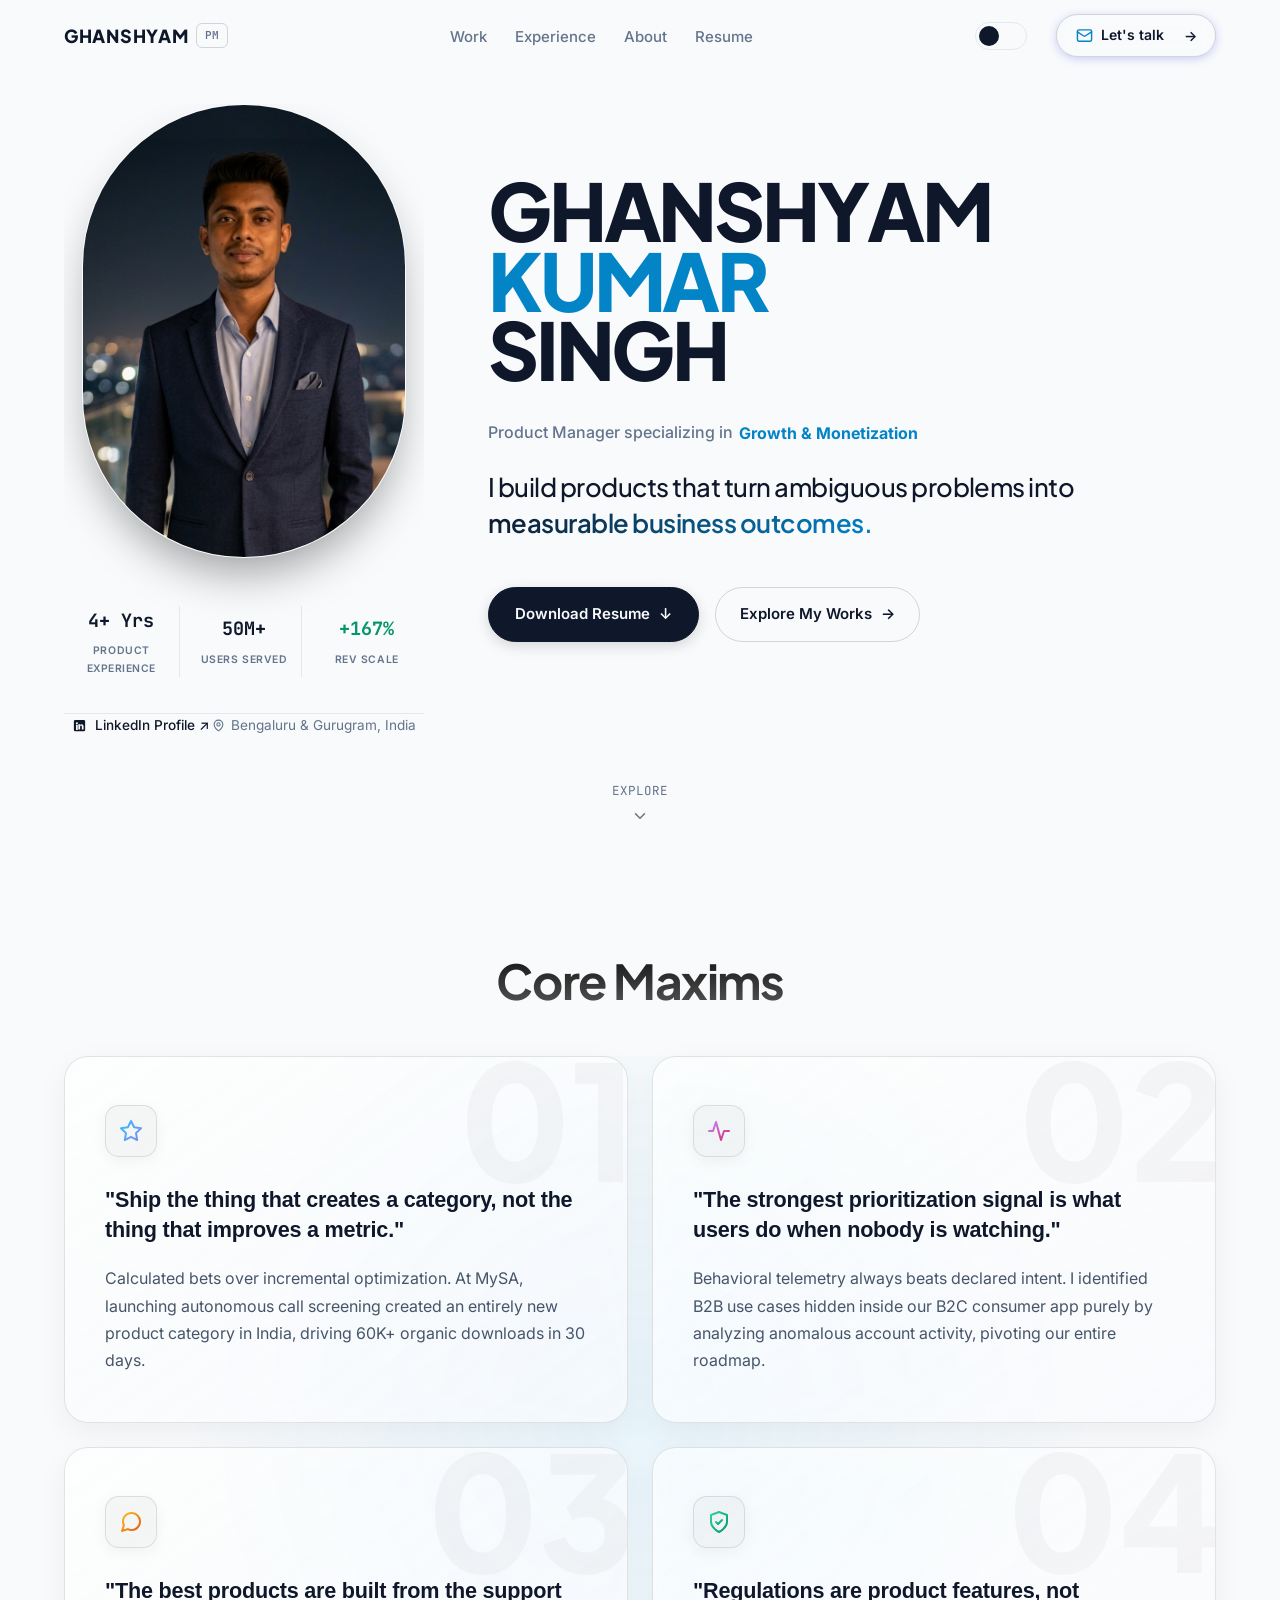
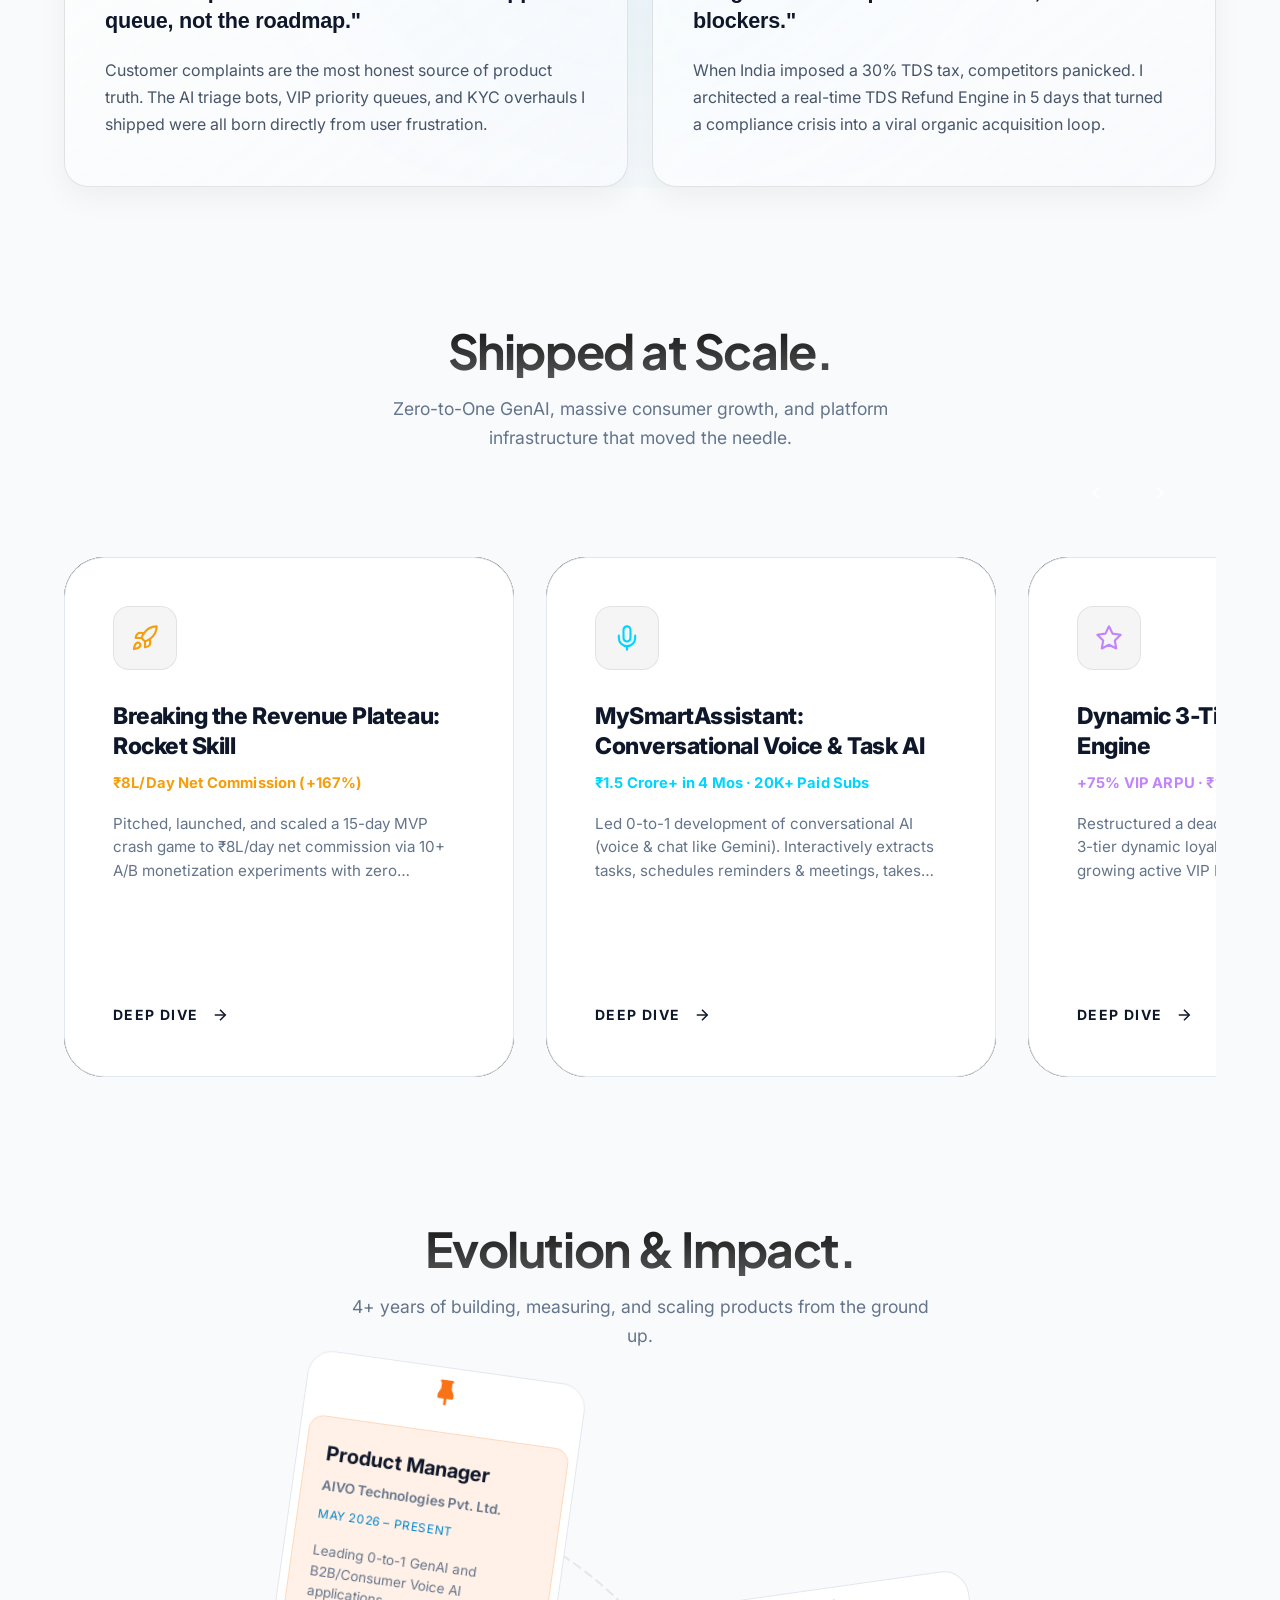
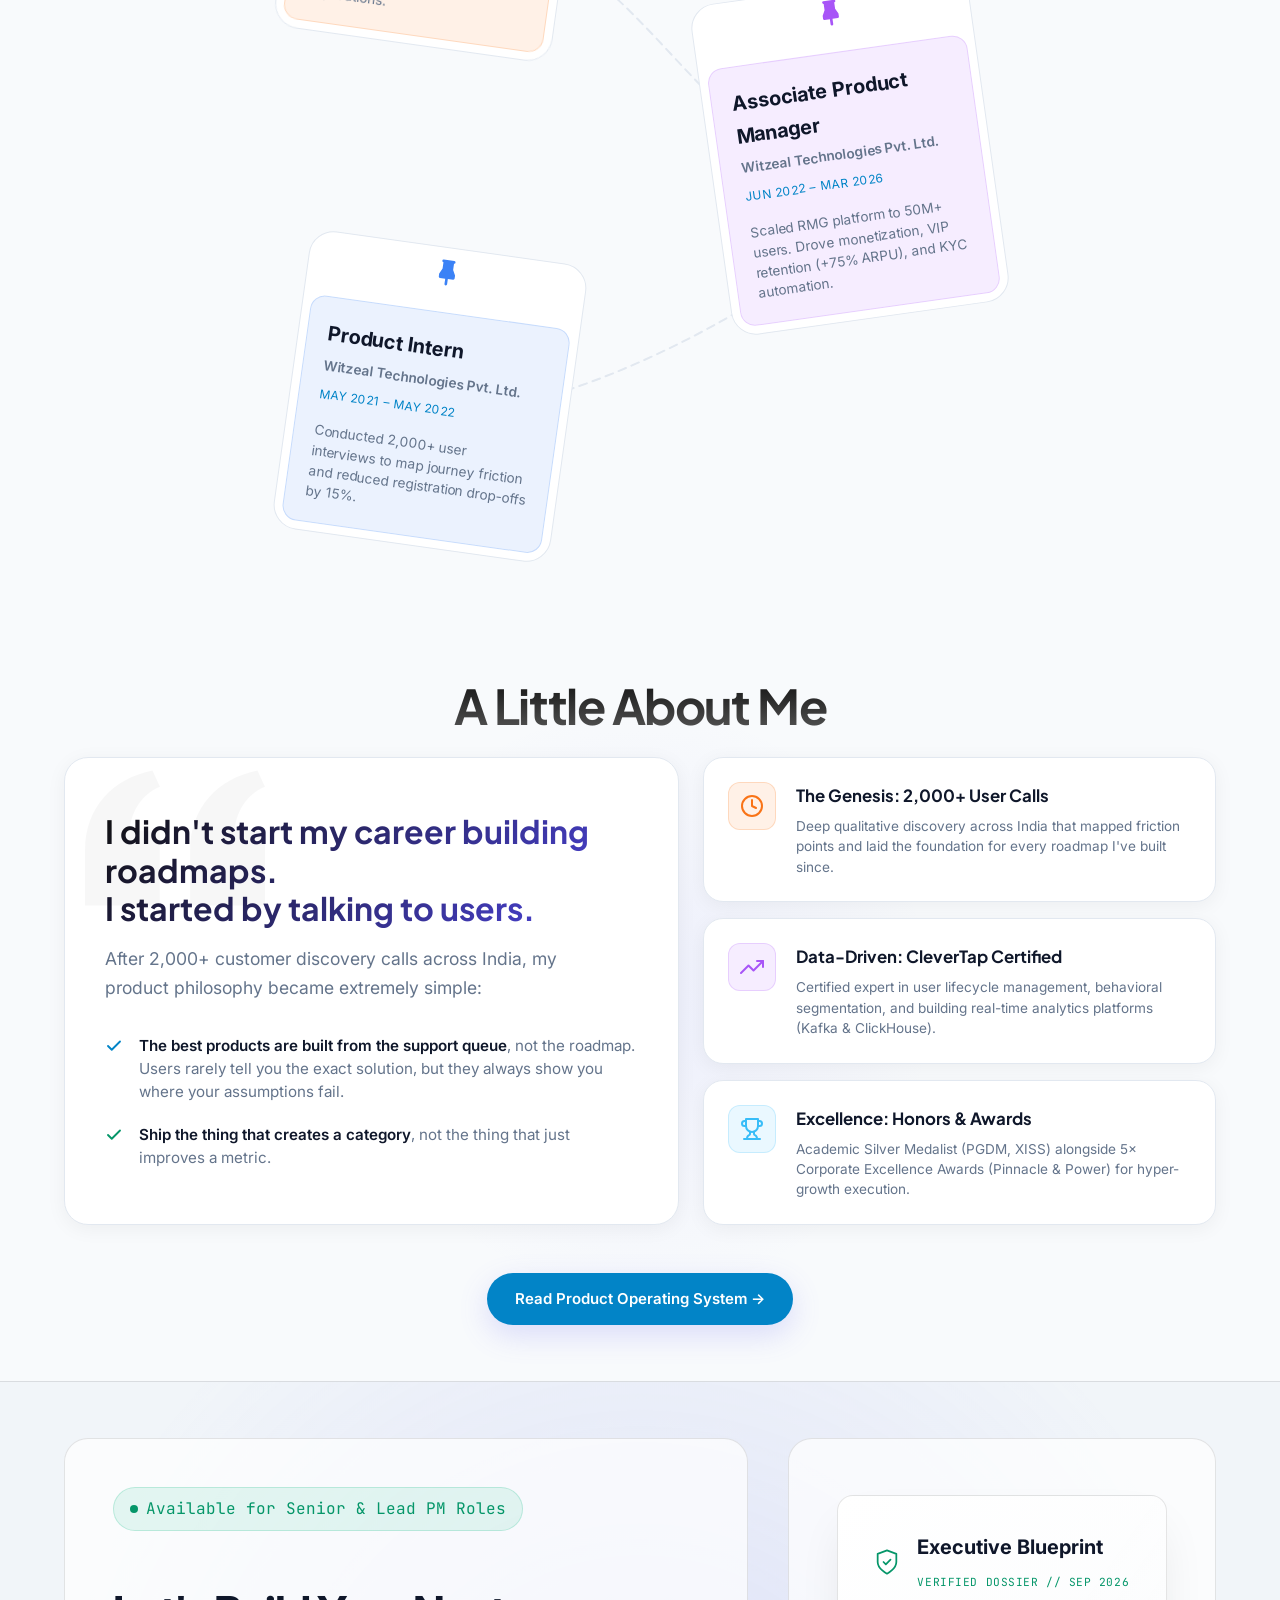
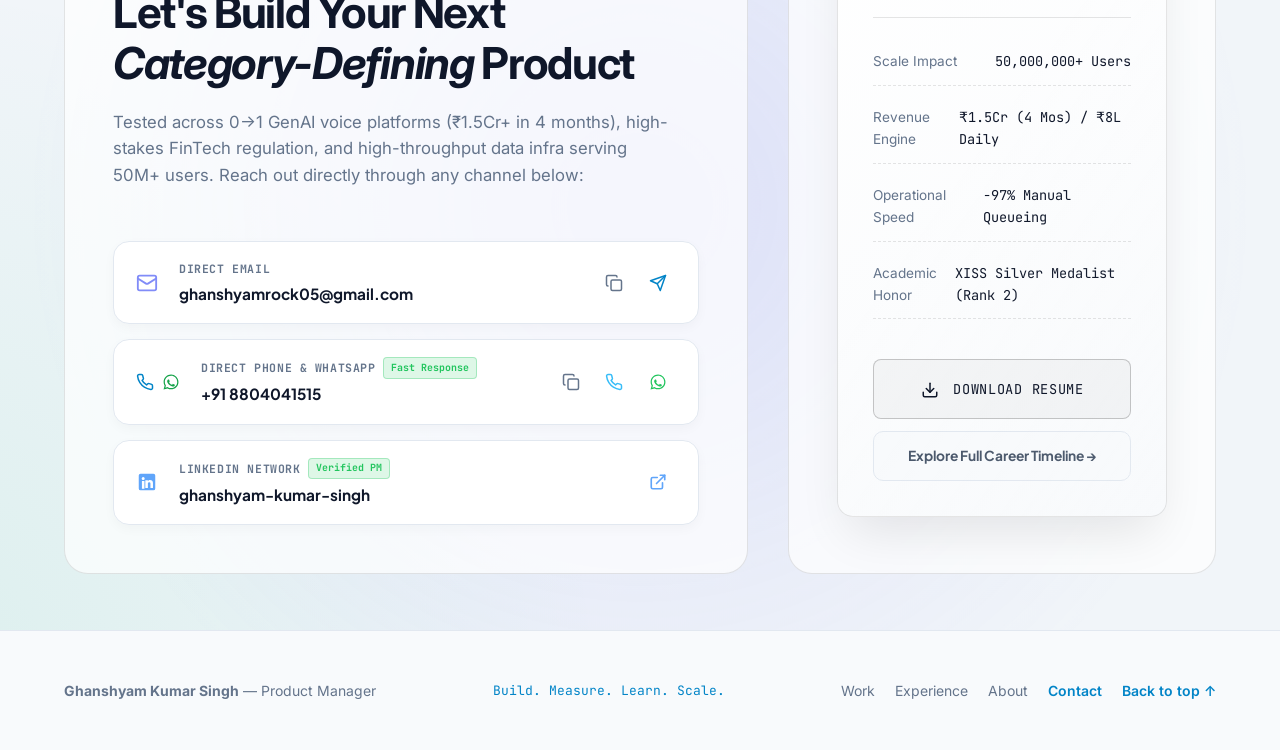
==== commit f1a88a39: "Update portfolio: feature MySA Conversational Voice & Task AI, add Poker All-in Insurance RMG case s" ====
--- a/index.html
+++ b/index.html
@@ -461,9 +461,9 @@
                     <line x1="12" x2="12" y1="19" y2="22" />
                   </svg>
                 </div>
-                <h3>MySmartAssistant: Autonomous Voice AI Pivot</h3>
+                <h3>MySmartAssistant: Conversational Voice & Task AI</h3>
                 <div class="carousel-metric" style="margin-bottom: 1rem; color: #00d4ff;">₹1.5 Crore+ in 4 Mos · 20K+ Paid Subs</div>
-                <p>Led 0-to-1 development of autonomous voice AI with Call Assist screener. Scaled to 20K+ paid subscribers and launched B2B enterprise tier with ₹2L+ MRR.</p>
+                <p>Led 0-to-1 development of conversational AI (voice & chat like Gemini). Interactively extracts tasks, schedules reminders & meetings, takes notes, screens inbound calls, and executes autonomous outbound calls.</p>
                 <div class="card-footer-cta">
                   <span class="cta-text">Deep Dive<span class="cta-underline"></span></span>
                   <svg class="cta-arrow" width="18" height="18" viewBox="0 0 24 24" fill="none" stroke="currentColor" stroke-width="2">
@@ -569,17 +569,18 @@
               <div class="card-3d-shadow"></div>
             </div>
 
-            <!-- Card 7: Lavola -->
-            <div class="card-3d-wrapper" onclick="openCaseModal('modal-lavola')">
+            <!-- Card 7: Poker All-In Insurance -->
+            <div class="card-3d-wrapper" onclick="openCaseModal('modal-poker-insurance')">
               <div class="card-3d-content">
-                <div class="card-icon-box" style="color: #f472b6;">
+                <div class="card-icon-box" style="color: #f59e0b;">
                   <svg width="28" height="28" viewBox="0 0 24 24" fill="none" stroke="currentColor" stroke-width="1.8" stroke-linecap="round" stroke-linejoin="round">
-                    <path d="M20.84 4.61a5.5 5.5 0 0 0-7.78 0L12 5.67l-1.06-1.06a5.5 5.5 0 0 0-7.78 7.78l1.06 1.06L12 21.23l7.78-7.78 1.06-1.06a5.5 5.5 0 0 0 0-7.78z"/>
-                  </svg>
-                </div>
-                <h3>Lavola.ai: GenAI Companion & Guardrails</h3>
-                <div class="carousel-metric" style="margin-bottom: 1rem; color: #f472b6;">92% Accuracy · <800ms Voice Duplex</div>
-                <p>Designed multi-persona prompt orchestration, duplex voice UI, and strict semantic safety boundaries with crisis escalation protocols for an autonomous GenAI companion.</p>
+                    <rect x="2" y="5" width="20" height="14" rx="2"/>
+                    <line x1="2" y1="10" x2="22" y2="10"/>
+                  </svg>
+                </div>
+                <h3>Poker All-In Insurance & RMG Monetization</h3>
+                <div class="carousel-metric" style="margin-bottom: 1rem; color: #f59e0b;">+20% ARPU · Table Variance Hedging · NGR Lift</div>
+                <p>Designed and shipped real-time table insurance for Texas Hold'em poker, smoothing bankroll variance during showdown bad beats. Extended table session depth and expanded Net Gaming Revenue (NGR).</p>
                 <div class="card-footer-cta">
                   <span class="cta-text">Deep Dive<span class="cta-underline"></span></span>
                   <svg class="cta-arrow" width="18" height="18" viewBox="0 0 24 24" fill="none" stroke="currentColor" stroke-width="2">
@@ -1461,73 +1462,72 @@
       </div>
     </template>
 
-    <!-- Modal 7: Lavola.ai GenAI Companion -->
-    <template id="modal-lavola">
+    <!-- Modal 7: Poker All-In Insurance -->
+    <template id="modal-poker-insurance">
       <div style="padding: 0.5rem 0;">
         <div class="modal-meta-row">
-          <span class="modal-meta-badge" style="color: #f472b6; border-color: rgba(244, 114, 182, 0.3); background: rgba(244, 114, 182, 0.1);">AIVO Technologies</span>
-          <span class="modal-meta-badge" style="color: var(--text-muted); border-color: var(--border); background: transparent;">Product Manager · GenAI & Conversational AI (Pod of 5)</span>
+          <span class="modal-meta-badge" style="color: #f59e0b; border-color: rgba(245, 158, 11, 0.3); background: rgba(245, 158, 11, 0.1);">Witzeal Technologies · Big Cash</span>
+          <span class="modal-meta-badge" style="color: var(--text-muted); border-color: var(--border); background: transparent;">Associate Product Manager · RMG Monetization & Table Math</span>
         </div>
         <h2 style="font-size: 2.4rem; font-family: var(--font-display); font-weight: 800; color: var(--text-primary); margin-bottom: 0.5rem; line-height: 1.15;">
-          Lavola.ai: Conversational GenAI Companion & Guardrails
+          Poker All-In Insurance & RMG Monetization Engine
         </h2>
-        <div class="modal-stat-banner" style="color: #f472b6; border-color: #f472b6; background: rgba(244, 114, 182, 0.08);">
-          92% Task Accuracy · Zero PII Leaks · Real-Time Duplex Voice Calling
+        <div class="modal-stat-banner" style="color: #f59e0b; border-color: #f59e0b; background: rgba(245, 158, 11, 0.08);">
+          +20% Poker ARPU · Table Variance Smoothing · Net Gaming Revenue (NGR) Lift
         </div>
 
         <div class="modal-metric-grid">
           <div class="modal-metric-box">
-            <span class="modal-metric-val" style="color: #f472b6;">92%</span>
-            <span class="modal-metric-lbl">Task Resolution Accuracy</span>
-          </div>
-          <div class="modal-metric-box">
-            <span class="modal-metric-val">&lt;800ms</span>
-            <span class="modal-metric-lbl">Duplex Voice Latency</span>
-          </div>
-          <div class="modal-metric-box">
-            <span class="modal-metric-val" style="color: var(--accent-emerald);">0 Leaks</span>
-            <span class="modal-metric-lbl">Strict PII & Brand Safety</span>
-          </div>
-          <div class="modal-metric-box">
-            <span class="modal-metric-val">3 Personas</span>
-            <span class="modal-metric-lbl">Empathetic / Companion / Mentor</span>
-          </div>
-        </div>
-
-        <div style="margin-bottom: 2rem;">
-          <h3 style="color: var(--text-primary); font-size: 1.25rem; margin-bottom: 0.75rem;">Strategic Context & User Discovery</h3>
+            <span class="modal-metric-val" style="color: #f59e0b;">+20%</span>
+            <span class="modal-metric-lbl">Poker Player ARPU Lift</span>
+          </div>
+          <div class="modal-metric-box">
+            <span class="modal-metric-val">+NGR</span>
+            <span class="modal-metric-lbl">Incremental House Margin</span>
+          </div>
+          <div class="modal-metric-box">
+            <span class="modal-metric-val" style="color: var(--accent-emerald);">&gt;98%</span>
+            <span class="modal-metric-lbl">Odds Calculation Speed (&lt;200ms)</span>
+          </div>
+          <div class="modal-metric-box">
+            <span class="modal-metric-val">+35%</span>
+            <span class="modal-metric-lbl">Hands Played Post-Showdown</span>
+          </div>
+        </div>
+
+        <div style="margin-bottom: 2rem;">
+          <h3 style="color: var(--text-primary); font-size: 1.25rem; margin-bottom: 0.75rem;">Strategic Context & Table Friction</h3>
           <p style="color: var(--text-secondary); line-height: 1.7; font-size: 1rem;">
-            Demographic discovery highlighted acute digital loneliness, chronic workplace stress, and burnout among Gen Z and millennial digital natives. Existing market solutions (traditional rule-based chatbots or generic raw LLM wrappers) felt robotic, lacked persistent conversational memory, suffered high audio latency, and possessed zero distinct personality boundaries or safety guardrails.
+            In high-stakes Texas Hold'em real-money tables, "bad beats" on turn and river cards were the #1 trigger for player tilt and immediate table abandonment. When committed players lost all-in pots despite having overwhelming pre-river hand equity, their session ended abruptly in frustration, draining table liquidity and cutting daily game volume.
           </p>
         </div>
 
         <div style="margin-bottom: 2rem;">
-          <h3 style="color: var(--text-primary); font-size: 1.25rem; margin-bottom: 0.75rem;">Product Architecture & Technical Levers</h3>
+          <h3 style="color: var(--text-primary); font-size: 1.25rem; margin-bottom: 0.75rem;">Product Execution & Mathematical Mechanics</h3>
           <ul style="color: var(--text-secondary); line-height: 1.7; font-size: 1rem; padding-left: 1.5rem; list-style-type: disc;">
-            <li><strong>Multi-Persona Prompt Orchestration:</strong> Engineered system prompts, conversational memory checkpoints, and safety guardrails across three specialized personas (Empathetic Listener, Conversational Companion, and Productivity & Wellness Mentor).</li>
-            <li><strong>Low-Latency Duplex Voice Calling:</strong> Architected real-time, bidirectional voice streaming with natural interruptions and barge-in handling, eliminating the frustrating "walkie-talkie" latency.</li>
-            <li><strong>Hands-On Full-Stack Delivery:</strong> Personally developed and launched the responsive web landing and acquisition interface to bypass engineering bottlenecks and accelerate go-to-market.</li>
-            <li><strong>Crisis Detection & Semantic Guardrails:</strong> Built enterprise safety boundaries, input sanitization pipelines, and real-time sentiment classifiers that automatically redirect crisis queries to verified professional helplines with zero PII leaks.</li>
-            <li><strong>Dynamic Subscription Paywalls:</strong> Formulated tiered monetization models gated by daily voice minutes, persona access depth, and premium audio features.</li>
+            <li><strong>Sub-200ms Pot Odds Calculation Engine:</strong> Partnered with game engineering to evaluate real-time outs and mathematical pot equity across remaining community card permutations instantly when an all-in was called.</li>
+            <li><strong>Contextual Low-Friction Insurance Prompt:</strong> Designed an intuitive, high-urgency 2-second decision modal allowing the player with leading equity to insure their pot share against remaining outs without stalling table game clock.</li>
+            <li><strong>Risk Premium & House Edge Pricing:</strong> Calibrated dynamic insurance pricing to guarantee positive expected value (EV) for the platform while delivering perceived bankroll protection and peace of mind to players.</li>
+            <li><strong>Table Liquidity Preservation:</strong> Enabled insured players to retain stack equity following unfavorable runouts, keeping high-rolling participants actively seated and playing subsequent hands.</li>
           </ul>
         </div>
 
         <div style="margin-bottom: 2rem;">
-          <h3 style="color: var(--text-primary); font-size: 1.25rem; margin-bottom: 0.75rem;">Quantified Commercial & Safety Impact</h3>
+          <h3 style="color: var(--text-primary); font-size: 1.25rem; margin-bottom: 0.75rem;">Quantified Commercial Impact</h3>
           <ul style="color: var(--text-secondary); line-height: 1.7; font-size: 1rem; padding-left: 1.5rem; list-style-type: disc;">
-            <li>Delivered <strong>92% task resolution accuracy</strong> in closed beta testing environments.</li>
-            <li>Zero PII leakage and zero prompt injection vulnerabilities recorded during red-team audits.</li>
-            <li>Sub-800ms speech-to-speech response latency achieved across mobile web sessions.</li>
+            <li>Drove a <strong>+20% increase in Poker player ARPU</strong> among active real-money poker cohorts.</li>
+            <li>Directly expanded platform Net Gaming Revenue (NGR) by monetizing insurance risk premiums on top of standard table rake.</li>
+            <li>Significantly reduced tilt-driven table abandonment, increasing average hands played per active session.</li>
           </ul>
         </div>
 
         <div class="modal-lesson-box">
           <h4>
             <svg width="18" height="18" viewBox="0 0 24 24" fill="none" stroke="currentColor" stroke-width="2"><path d="M12 22s8-4 8-10V5l-8-3-8 3v7c0 6 8 10 8 10z"/></svg>
-            PM Craft: The Cold-Start Empathy Paradox
+            PM Craft: The Liquidity Preservation Insight
           </h4>
           <p>
-            Early beta testing revealed that users felt alienated if the AI was too clinical, but felt uncomfortable if the AI was excessively cheerful. We solved this by implementing an adaptive sentiment calibration loop: the AI mirrors the user's emotional tempo in the first 3 conversation turns before gradually introducing grounded supportive guidance.
+            Traditional monetization features often compete with gameplay by adding friction or taking chips away from the table. Poker Insurance did the exact opposite: by transforming acute variance into a predictable fee, it protected the player's bankroll, sustained table liquidity, and kept competitive games running longer.
           </p>
         </div>
       </div>
